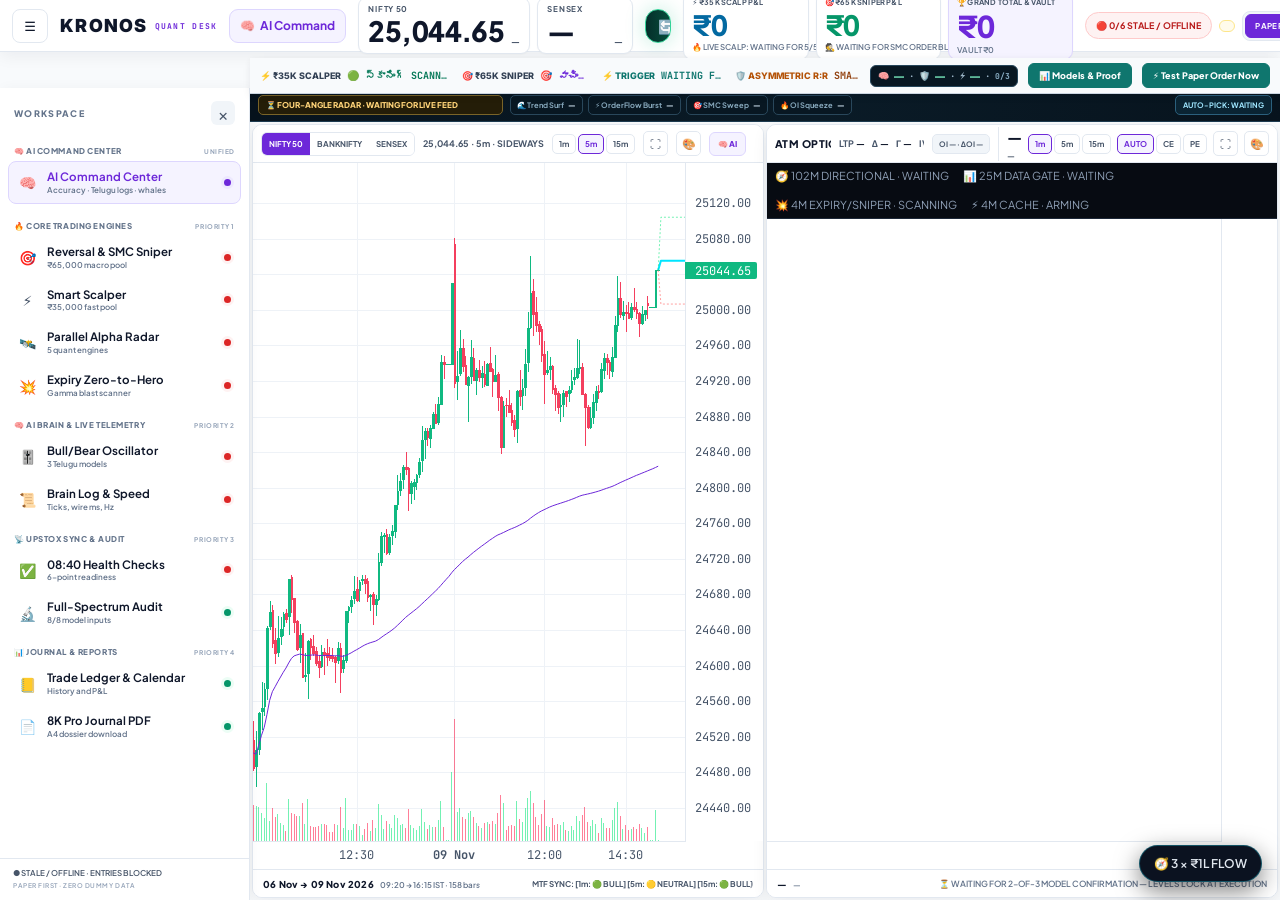
==== dashboard/static/index.html @ c502d31f "Sync dashboard static from 87f2d0f" ====
<!doctype html>
<html lang="en" data-theme="light">
<head>
<meta charset="utf-8">
<meta name="viewport" content="width=device-width, initial-scale=1, viewport-fit=cover">
<meta name="theme-color" content="#080b11">
<meta name="mobile-web-app-capable" content="yes">
<meta name="apple-mobile-web-app-capable" content="yes">
<meta name="apple-mobile-web-app-status-bar-style" content="black-translucent">
<meta name="apple-mobile-web-app-title" content="KRONOS">
<link rel="manifest" href="manifest.webmanifest">
<link rel="apple-touch-icon" href="icon.svg">
<script>try{document.documentElement.dataset.theme=localStorage.getItem("kronos_theme")||"dark"}catch(e){document.documentElement.dataset.theme="dark"}</script>
<link rel="preconnect" href="https://fonts.googleapis.com"><link rel="preconnect" href="https://fonts.gstatic.com" crossorigin>
<link href="https://fonts.googleapis.com/css2?family=Plus+Jakarta+Sans:wght@400;600;700;800&family=Inter:wght@400;600;700;800&family=Noto+Sans+Telugu:wght@400;600;700;800&family=JetBrains+Mono:wght@400;600;700&display=swap" rel="stylesheet">
<script src="config.js" onerror="window.KRONOS_CONFIG=window.KRONOS_CONFIG||{}"></script>
<script src="vendor/lightweight-charts.js"></script>
<title>KRONOS · NIFTY 50 Terminal</title>
<style>
  :root{
    --bg:#080b11; --panel:#0f141d; --line:#1c2432; --grid:#161d29;
    --text:#e6edf3; --muted:#8b98a9; --green:#26a69a; --red:#ef5350;
    --amber:#f0b429; --blue:#4aa3ff;
  }
  *{box-sizing:border-box}
  html,body{margin:0;height:100%;background:var(--bg);color:var(--text);
    font-family:'Inter',system-ui,-apple-system,sans-serif;overflow:hidden}
  body{display:flex;flex-direction:column}
  header{display:flex;align-items:center;gap:10px;padding:10px 14px;background:var(--panel);
    border-bottom:1px solid var(--line);flex-wrap:wrap}
  .brand{font-weight:700;letter-spacing:.14em;font-size:13px;color:var(--blue)}
  .brand small{display:block;letter-spacing:.02em;color:var(--muted);font-weight:400;font-size:10px}
  .tabs{display:flex;gap:4px;margin-left:8px}
  .tab{padding:6px 12px;border-radius:6px;border:1px solid var(--line);background:#0b0f16;
    color:var(--muted);font-size:12px;cursor:pointer}
  .tab:hover{border-color:#2a3444;color:var(--text)}
  .tab.active{background:#16202c;color:var(--text);border-color:#2f6fed}
  .badge{padding:6px 12px;border-radius:999px;font-size:11.5px;font-weight:600;letter-spacing:.04em}
  .badge.green{background:rgba(38,166,154,.16);color:#4fd1c5;border:1px solid rgba(38,166,154,.45)}
  .badge.yellow{background:rgba(240,180,41,.14);color:#f0b429;border:1px solid rgba(240,180,41,.45)}
  .badge.red{background:rgba(239,83,80,.14);color:#ff8a87;border:1px solid rgba(239,83,80,.45)}
  .spacer{flex:1}
  button.act{padding:7px 13px;border-radius:6px;border:1px solid #2f6fed;background:#17233a;
    color:#cfe2ff;font-size:12px;cursor:pointer;font-weight:600}
  button.act:hover{background:#1d2c49}
  button.act:disabled{opacity:.55;cursor:progress}
  button.ghost{border-color:var(--line);background:#0b0f16;color:var(--muted);font-weight:500}
  button.ghost:hover{color:var(--text);border-color:#2a3444}
  main{position:relative;flex:1;min-height:0;display:flex;flex-direction:column}
  #panes{flex:1;min-height:0;display:grid;grid-template-columns:1fr 1fr;gap:1px;background:var(--line)}
  #panes[data-layout="spot"],#panes[data-layout="option"]{grid-template-columns:1fr}
  #panes[data-layout="spot"] .pane.opt{display:none}
  #panes[data-layout="option"] .pane.spot{display:none}
  .pane{position:relative;min-width:0;min-height:0;background:#080b11}
  .pane canvas{display:block;width:100%;height:100%}
  #chart,#chart2{display:block;width:100%;height:100%}
  #xray{display:grid;grid-template-columns:repeat(4,minmax(0,1fr));gap:6px;padding:6px 10px;
    background:#0b1018;border-top:1px solid #1a2230;max-height:136px;overflow:auto}
  #xray .xc{border:1px solid #1b2432;border-radius:6px;padding:5px 7px;background:#0f1620;
    font:9.5px 'JetBrains Mono',monospace;color:#9fb0c3;min-width:0}
  #xray .xc.ok{border-color:#1f5c42}
  #xray .xc.no{border-color:#5c1f1f}
  #xray .xk{color:#7d8ea3;font-size:9px;white-space:nowrap;overflow:hidden;text-overflow:ellipsis}
  #xray .xv{color:#dbe6f3;margin-top:2px;white-space:nowrap;overflow:hidden;text-overflow:ellipsis}
  #xray .xc.ok .xv{color:#8ff0c4}
  #xray .xc.no .xv{color:#ffb3b3}
  /* Phones: the header + badges used to eat the viewport and squash both
     panes to ~45px. Scroll the page and give each chart a real height. */
  @media(max-width:560px){
    html,body{height:auto;min-height:100%;overflow:auto}
    main{flex:none}
    #panes{grid-template-columns:1fr;grid-template-rows:auto auto;flex:none}
    .pane{height:min(44vh,300px)}
    #xray{grid-template-columns:repeat(2,minmax(0,1fr));max-height:none}}
  #empty{position:absolute;inset:0;display:none;place-items:center;text-align:center;
    color:var(--muted);font-size:13px;line-height:1.7;padding:40px}
  #empty.show{display:grid}
  footer{background:var(--panel);border-top:1px solid var(--line);padding:9px 14px;
    font-size:12px;display:flex;gap:14px;align-items:center;flex-wrap:wrap;min-height:44px}
  footer .plan{font-family:'JetBrains Mono',monospace;color:#cfe2ff}
  footer .k{color:var(--muted)}
  .pill{padding:3px 9px;border-radius:5px;background:#101a26;border:1px solid var(--line);font-size:11px}
  .slider-wrap{display:none;align-items:center;gap:10px;padding:8px 14px;background:#0b0f16;
    border-bottom:1px solid var(--line);font-size:11.5px;color:var(--muted)}
  .slider-wrap.show{display:flex}
  input[type=range]{flex:1;accent-color:#2f6fed}
  /* modal */
  #modal{position:fixed;inset:0;background:rgba(3,6,10,.72);display:none;z-index:50}
  #modal.show{display:block}
  .sheet{position:absolute;right:0;top:0;bottom:0;width:min(560px,92vw);background:#0c1119;
    border-left:1px solid var(--line);display:flex;flex-direction:column;animation:slide .18s ease-out}
  @keyframes slide{from{transform:translateX(30px);opacity:.4}to{transform:none;opacity:1}}
  .sheet header{background:#0c1119;border-bottom:1px solid var(--line);padding:12px 14px}
  .sheet h3{margin:0;font-size:14px;letter-spacing:.02em}
  .filters{display:flex;gap:6px;margin-top:10px}
  .filters button{font-size:11px;padding:4px 10px;border-radius:999px;border:1px solid var(--line);
    background:#0b0f16;color:var(--muted);cursor:pointer}
  .filters button.on{background:#16202c;color:#cfe2ff;border-color:#2f6fed}
  #logs{overflow-y:auto;padding:12px 14px;display:flex;flex-direction:column;gap:10px}
  .log{border-left:2px solid var(--line);padding-left:10px}
  .log.order{border-color:var(--green)}
  .log.no_trade{border-color:var(--red)}
  .log .t{font-size:10px;color:#5f6d7f;font-family:'JetBrains Mono',monospace}
  .log .x{font-size:12.5px;line-height:1.65;color:#cfd8e3}
  .close{margin-left:auto;background:none;border:none;color:var(--muted);font-size:18px;cursor:pointer}
  .toast{position:fixed;bottom:58px;left:50%;transform:translateX(-50%);background:#16202c;
    border:1px solid #2f6fed;color:#cfe2ff;padding:9px 16px;border-radius:8px;font-size:12px;
    opacity:0;transition:opacity .2s;pointer-events:none;z-index:60}
  .toast.show{opacity:1}

  /* ---------- phones (360-430px): thumb-first layout ---------- */
  @media (max-width: 560px){
    header{padding:8px 10px;gap:6px}
    .brand{font-size:11px;letter-spacing:.1em}
    .brand small{display:none}
    .tabs{order:4;width:100%;overflow-x:auto;-webkit-overflow-scrolling:touch;margin-left:0}
    .tab{white-space:nowrap;padding:8px 11px;font-size:11px;flex:0 0 auto}
    .badge{font-size:10.5px;padding:5px 9px}
    .spacer{display:none}
    button.act{font-size:11px;padding:9px 10px;flex:1 1 46%;min-width:0;white-space:normal;line-height:1.25;text-align:center}
    footer{font-size:11px;gap:8px;padding:8px 10px;min-height:56px}
    footer .plan{width:100%;line-height:1.5;font-size:10.5px}
    .sheet{width:100vw;border-left:none}
    #chart{touch-action:pinch-zoom}
    .toast{left:10px;right:10px;transform:none;bottom:72px;text-align:center}
    body{-webkit-tap-highlight-color:transparent;overflow-x:hidden}
    header,main,footer{min-width:0;max-width:100vw}
  }
  .ribbon{display:flex;gap:8px;overflow-x:auto;padding:6px 10px;border-bottom:1px solid #1a2230;font:10px 'JetBrains Mono',monospace;color:#9fb0c3;scrollbar-width:none}
  .ribbon::-webkit-scrollbar{display:none}
  .ribbon .rx{white-space:nowrap;background:#0f1620;border:1px solid #1b2432;border-radius:999px;padding:4px 9px}
  .ribbon .rx b{color:#4aa3ff;font-weight:600}
  .ribbon .rx .up{color:#3ddc97}.ribbon .rx .dn{color:#ff5c5c}
.fs-strip{flex:0 0 auto;background:#0a1019;border-bottom:1px solid var(--line);color:var(--text-muted);font:10px 'JetBrains Mono',monospace}
.autopilot-bar{flex:0 0 auto;background:linear-gradient(90deg,#08131a,#0d1a25 55%,#0a111c);border-bottom:1px solid #1d3944;padding:7px 10px 8px;font:10px 'JetBrains Mono',monospace}
.autopilot-head{display:flex;align-items:center;gap:8px;margin-bottom:6px;color:#b9f5d9;font:800 10px 'Inter',sans-serif;letter-spacing:.06em}
.autopilot-head b{color:#54e5ab}.autopilot-head .ap-count{margin-left:auto;color:#8fa8b9;font-weight:600;letter-spacing:.02em}
.autopilot-grid{display:grid;grid-template-columns:repeat(6,minmax(0,1fr));gap:5px}
.ap-check{border:1px solid #1c3540;border-radius:7px;background:#0b1720;padding:5px 7px;min-width:0;line-height:1.35}
.ap-check .ap-top{display:flex;gap:4px;align-items:center;white-space:nowrap;overflow:hidden;text-overflow:ellipsis;color:#b8c9d5;font-weight:700;font-size:9px}
.ap-check .ap-detail{color:#7f95a5;font-size:8.5px;white-space:nowrap;overflow:hidden;text-overflow:ellipsis;margin-top:2px}
.ap-check.green{border-color:#1f6b4d;background:#0b201a}.ap-check.green .ap-top{color:#6ff0b5}
.ap-check.yellow{border-color:#6b5720;background:#1b180b}.ap-check.yellow .ap-top{color:#ffd66e}
.ap-check.red{border-color:#6b2429;background:#1d0e12}.ap-check.red .ap-top{color:#ff9aa2}
.connect-banner{flex:0 0 auto;background:#0b2a20;border-bottom:1px solid #2b8a65;color:#b8f7d9;padding:7px 12px;font:600 11px 'Inter',sans-serif;text-align:center}
.connect-banner[hidden]{display:none}
.cutoff-badge{font-size:10px!important;max-width:520px;white-space:normal;line-height:1.35}
@media(max-width:980px){.autopilot-grid{grid-template-columns:repeat(3,minmax(0,1fr))}}
@media(max-width:560px){.autopilot-grid{grid-template-columns:repeat(2,minmax(0,1fr))}.autopilot-head{font-size:9px}.ap-check .ap-detail{font-size:8px}.cutoff-badge{max-width:100%;order:9}}
.fs-head{display:flex;align-items:center;gap:8px;padding:5px 10px;border-bottom:1px solid #16202c;font:700 9px 'Inter',sans-serif;letter-spacing:.08em;color:#9fb0c3}
.fs-head b{color:var(--accent-blue)}
.fs-head .fs-ok{color:var(--neon-green)} .fs-head .fs-warn{color:var(--amber)}
.fs-head .fs-x{margin-left:auto;border:1px solid var(--line);background:var(--panel-2);color:var(--text-muted);border-radius:5px;cursor:pointer;font-size:10px;padding:1px 6px}
.fs-body{display:flex;flex-wrap:wrap;gap:6px;padding:5px 10px 7px;scrollbar-width:none}
.fs-body::-webkit-scrollbar{display:none}.fs-body[hidden]{display:none}
.fs-card{flex:1 1 190px;min-width:170px;border:1px solid #1b2a3a;border-radius:7px;background:#0e1723;padding:4px 8px;line-height:1.45}
.fs-card b{display:block;color:#9fb0c3;font:700 8px 'Inter',sans-serif;letter-spacing:.08em}
.fs-card span{color:var(--text-primary)}.fs-card .pos{color:var(--neon-green)}.fs-card .neg{color:var(--neon-red)}.fs-card .dim{color:var(--text-muted)}
.sniper-strip{flex:0 0 auto;display:flex;align-items:center;gap:8px;padding:5px 10px;background:#0c1521;
  border-bottom:1px solid #172433;font:9px 'JetBrains Mono',monospace;flex-wrap:wrap}
.sniper-badge{font:800 9px 'Inter',sans-serif;letter-spacing:.06em;color:var(--text-muted);
  border:1px solid var(--line);border-radius:999px;padding:3px 9px;white-space:nowrap;background:#0e1723}
.sniper-badge.complete{color:var(--neon-green);border-color:color-mix(in srgb,var(--neon-green) 60%,var(--line));
  box-shadow:0 0 16px color-mix(in srgb,var(--neon-green) 24%,transparent)}
.sniper-badge.locked{color:var(--neon-red);border-color:color-mix(in srgb,var(--neon-red) 60%,var(--line))}
.sniper-items{display:flex;gap:5px;flex-wrap:wrap;min-width:0}
.sniper-item{border:1px solid #1b2a3a;border-radius:5px;padding:2px 6px;color:var(--text-muted);white-space:nowrap}
.sniper-item.pass{color:var(--neon-green);border-color:color-mix(in srgb,var(--neon-green) 45%,var(--line));
  background:color-mix(in srgb,var(--neon-green) 10%,transparent)}
.sniper-item.fail{color:#ff8a87;border-color:color-mix(in srgb,var(--neon-red) 35%,var(--line))}
.sniper-meta{margin-left:auto;color:var(--text-muted);white-space:nowrap}
@media(max-width:700px){.fs-card{flex-basis:155px;min-width:145px;font-size:9px}.fs-head{font-size:8px}.fs-body{padding-left:6px;padding-right:6px}.sniper-strip{font-size:8px;gap:5px}.sniper-meta{display:none}.sniper-item{font-size:7.5px}}
.hero-strip{flex:0 0 auto;background:linear-gradient(90deg,#1a0d1f,#0d1624 58%,#1b1010);border-bottom:1px solid #4a2746;padding:6px 10px 8px;font:9px 'JetBrains Mono',monospace;color:var(--text-muted)}
.hero-head{display:flex;align-items:center;gap:8px;flex-wrap:wrap;margin-bottom:5px}
.hero-badge{font:900 10px 'Inter',sans-serif;letter-spacing:.06em;color:#ff9de2;border:1px solid #7a3d6d;border-radius:999px;padding:3px 9px;background:#1d1020;white-space:nowrap;box-shadow:0 0 14px rgba(255,80,200,.18)}
.hero-badge.on{color:#fff;border-color:#ff5fd2;box-shadow:0 0 20px rgba(255,80,200,.4)}
.hero-badge.shield{color:#ffd166;border-color:#7a6428;background:#201a0b;box-shadow:none}
.hero-window{margin-left:auto;color:#e9c7ff;font-weight:800;white-space:nowrap}
.hero-toggle{display:flex;gap:3px;border:1px solid #4a2746;border-radius:7px;padding:2px;background:#120c18}
.hero-toggle button{border:0;border-radius:5px;background:transparent;color:#b99dbb;font:800 8px 'Inter',sans-serif;padding:3px 6px;cursor:pointer}
.hero-toggle button.on{background:#ff5fd2;color:#190b18;box-shadow:0 0 10px rgba(255,95,210,.45)}
.hero-grid{display:grid;grid-template-columns:1.35fr 1.15fr 1.35fr 1fr;gap:5px}
.hero-card{border:1px solid #39243c;border-radius:7px;background:#120e1a;padding:4px 7px;line-height:1.4;min-width:0}
.hero-card > b{display:block;color:#d9a8ea;font:800 8px 'Inter',sans-serif;letter-spacing:.06em}
.hero-card span{display:block;color:#f6e9ff;white-space:nowrap;overflow:hidden;text-overflow:ellipsis}
.hero-card small{display:block;color:#9d8ca7;font-size:8px;white-space:nowrap;overflow:hidden;text-overflow:ellipsis}
.hero-card .pos{color:var(--neon-green)}.hero-card .neg{color:var(--neon-red)}.hero-card .hot{color:#ff9de2}
@media(max-width:900px){.hero-grid{grid-template-columns:repeat(2,minmax(0,1fr))}}
@media(max-width:600px){.hero-grid{grid-template-columns:1fr}.hero-window{margin-left:0;font-size:8px}.hero-strip{padding:5px 6px}.hero-card span,.hero-card small{font-size:8px}}
.scalper-strip{flex:0 0 auto;background:linear-gradient(90deg,#071b21,#0c1420 55%,#1a1608);border-bottom:1px solid #24484b;padding:6px 10px 8px;font:9px 'JetBrains Mono',monospace;color:var(--text-muted)}
.scalper-head{display:flex;align-items:center;gap:7px;flex-wrap:wrap}
.scalper-badge{font:900 10px 'Inter',sans-serif;letter-spacing:.05em;color:#79f7df;border:1px solid #256b64;border-radius:999px;padding:3px 9px;background:#08201f;white-space:nowrap;box-shadow:0 0 14px rgba(50,230,200,.16)}
.scalper-badge.hot{color:#ffd166;border-color:#7a6428;background:#201a0b;box-shadow:0 0 18px rgba(255,209,102,.2)}
.scalper-badge.dead{color:#ff9a9a;border-color:#6b2429;background:#1d0e12;box-shadow:none}
.scalper-modes{display:flex;gap:3px;flex-wrap:wrap;border:1px solid #24484b;border-radius:7px;padding:2px;background:#08161a}
.scalper-modes button{border:0;border-radius:5px;background:transparent;color:#91b9b5;font:800 8px 'Inter',sans-serif;padding:3px 6px;cursor:pointer;white-space:nowrap}
.scalper-modes button.on{background:#23d9bf;color:#05201d;box-shadow:0 0 10px rgba(35,217,191,.4)}
.scalper-status{margin-left:auto;color:#9ee9dc;font-weight:800;white-space:nowrap}
.scalper-brain{border:1px solid #24484b;border-radius:7px;background:#091a20;color:#c5f5ec;padding:4px 8px;margin:5px 0;line-height:1.4;white-space:nowrap;overflow:hidden;text-overflow:ellipsis}
.scalper-grid{display:grid;grid-template-columns:1.35fr 1.1fr 1.1fr 1.1fr;gap:5px}
.scalper-card{border:1px solid #234144;border-radius:7px;background:#0b171c;padding:4px 7px;line-height:1.4;min-width:0}
.scalper-card > b{display:block;color:#8ddbd0;font:800 8px 'Inter',sans-serif;letter-spacing:.06em}
.scalper-card span{display:block;color:#f2fffd;white-space:nowrap;overflow:hidden;text-overflow:ellipsis}
.scalper-card small{display:block;color:#87a6a8;font-size:8px;white-space:nowrap;overflow:hidden;text-overflow:ellipsis}
.scalper-card .pos{color:var(--neon-green)}.scalper-card .neg{color:var(--neon-red)}.scalper-card .hot{color:#ffd166}
@media(max-width:900px){.scalper-grid{grid-template-columns:repeat(2,minmax(0,1fr))}.scalper-status{margin-left:0}}
@media(max-width:600px){.scalper-grid{grid-template-columns:1fr}.scalper-brain{white-space:normal;font-size:8px}.scalper-modes{order:5;width:100%}.scalper-modes button{flex:1;font-size:7px}.scalper-strip{padding:5px 6px}}
  .pill.mm{border-color:#2a3f5c;color:#cfe1f5}
  .health-title{font:9px 'JetBrains Mono',monospace;letter-spacing:.14em;color:#5d6b7d;padding:4px 10px 0;background:#0c121b}
  .health{display:flex;gap:6px;overflow-x:auto;padding:4px 10px 6px;background:#0c121b;border-bottom:1px solid #1a2230;font:10px 'JetBrains Mono',monospace;scrollbar-width:none}
  .health::-webkit-scrollbar{display:none}
  .health .chip{white-space:nowrap;border:1px solid #1b2432;border-radius:6px;padding:4px 8px;color:#9fb0c3;background:#0f1620}
  .health .chip.green{border-color:#1f5c42;color:#8ff0c4}
  .health .chip.yellow{border-color:#5c4a1f;color:#ffe08a}
  .health .chip.red{border-color:#5c1f1f;color:#ff9a9a}
  .health .chip b{font-weight:600}
  #ledgerModal{position:fixed;inset:0;background:rgba(0,0,0,.75);display:none;z-index:70;align-items:flex-end}
  #ledgerModal.show{display:flex}
  #ledgerModal .sheet{max-height:88vh;overflow:auto}
  #ledgerBody table{width:100%;border-collapse:collapse;font:10px 'JetBrains Mono',monospace;color:#cfe1f5}
  #ledgerBody th,#ledgerBody td{padding:6px 8px;border-bottom:1px solid #16202c;text-align:right;white-space:nowrap}
  #ledgerBody th:first-child,#ledgerBody td:first-child{text-align:left}
  #ledgerBody .pos{color:#3ddc97}#ledgerBody .neg{color:#ff6b6b}
</style>
<style>
/* ================= KRONOS Next-Gen UI ================= */
:root{
  --bg-base:#060a11; --bg-deep:#070b12; --chart-bg:#070b12;
  --panel-bg:#0d141f; --panel-2:#111a27;
  --line:#1d2838; --grid:#141d29;
  --text-primary:#eaf1f9; --text-muted:#8fa0b6;
  --accent-blue:#4aa3ff; --neon-green:#2ee6a8; --neon-red:#ff5d6c;
  --amber:#f6b93b; --purple:#b57bff; --up:#2ee6a8; --down:#ff5d6c;
  --shadow:0 18px 44px rgba(0,0,0,.42);
  --radius:12px;
}
html[data-theme="light"]{
  --bg-base:#eef3fa; --bg-deep:#ffffff; --chart-bg:#ffffff;
  --panel-bg:#ffffff; --panel-2:#f5f8fc;
  --line:#dbe4ef; --grid:#e9eff7;
  --text-primary:#0b1727; --text-muted:#5b6c81;
  --accent-blue:#1f6feb; --neon-green:#0a9c6f; --neon-red:#d92d42;
  --amber:#a86a10; --purple:#7c4dff; --up:#0a9c6f; --down:#d92d42;
  --shadow:0 18px 44px rgba(20,40,70,.12);
}
html,body{background:var(--bg-base);color:var(--text-primary)}
body{font-family:'Inter','Inter',system-ui,-apple-system,sans-serif;-webkit-font-smoothing:antialiased}
header{background:var(--panel-bg);border-bottom:1px solid var(--line)}
.brand{color:var(--accent-blue)}
.brand small{color:var(--text-muted)}
.tab{background:var(--panel-2);border-color:var(--line);color:var(--text-muted);transition:background .15s,color .15s,border-color .15s}
.tab:hover{border-color:var(--accent-blue);color:var(--text-primary)}
.tab.active{background:color-mix(in srgb,var(--accent-blue) 16%,var(--panel-bg));color:var(--text-primary);border-color:var(--accent-blue)}
button.act{background:color-mix(in srgb,var(--accent-blue) 14%,var(--panel-bg));border-color:var(--accent-blue);color:var(--text-primary)}
button.act:hover{background:color-mix(in srgb,var(--accent-blue) 22%,var(--panel-bg))}
button.ghost{border-color:var(--line);background:var(--panel-2);color:var(--text-muted)}
button.ghost:hover{color:var(--text-primary)}
.badge{box-shadow:none}
.badge.green{background:color-mix(in srgb,var(--neon-green) 16%,transparent);color:var(--neon-green);border-color:color-mix(in srgb,var(--neon-green) 45%,transparent)}
.badge.yellow{background:color-mix(in srgb,var(--amber) 14%,transparent);color:var(--amber);border-color:color-mix(in srgb,var(--amber) 45%,transparent)}
.badge.red{background:color-mix(in srgb,var(--neon-red) 14%,transparent);color:var(--neon-red);border-color:color-mix(in srgb,var(--neon-red) 45%,transparent)}
#edgeChip{cursor:default}
.icon-btn{width:34px;height:32px;border-radius:8px;border:1px solid var(--line);background:var(--panel-2);
  color:var(--text-primary);font-size:15px;cursor:pointer;display:inline-flex;align-items:center;justify-content:center}
.icon-btn:hover{border-color:var(--accent-blue)}
.health-title{color:var(--text-muted);background:var(--panel-bg)}
.health{background:var(--panel-bg);border-bottom:1px solid var(--line)}
.health .chip{background:var(--panel-2);border-color:var(--line);color:var(--text-muted)}
.ribbon{background:var(--panel-bg);border-bottom:1px solid var(--line);color:var(--text-muted)}
.ribbon .rx{background:var(--panel-2);border-color:var(--line)}
footer{background:var(--panel-bg);border-top:1px solid var(--line);color:var(--text-muted)}
.pill{background:var(--panel-2);border-color:var(--line);color:var(--text-primary)}
.pill.mm{border-color:var(--accent-blue);color:var(--text-primary)}
main{position:relative;flex:1;min-height:0;display:flex;flex-direction:column;overflow:hidden}

/* price hero */
.pricebar{display:flex;align-items:center;gap:22px;padding:8px 14px;background:var(--panel-bg);
  border-bottom:1px solid var(--line);flex:0 0 auto;min-height:58px}
.px-block{display:flex;align-items:baseline;gap:8px;min-width:0}
.px-label{font:600 9.5px 'Inter',sans-serif;letter-spacing:.12em;color:var(--text-muted);white-space:nowrap}
.px-val{font:800 clamp(20px,2.6vw,31px)/1 'JetBrains Mono',ui-monospace,monospace;color:var(--text-primary);
  font-variant-numeric:tabular-nums;letter-spacing:-.02em;white-space:nowrap}
.px-chg{font:600 11px 'JetBrains Mono',monospace;color:var(--text-muted);white-space:nowrap}
.px-chg.good{color:var(--neon-green)} .px-chg.bad{color:var(--neon-red)}
.px-right{margin-left:auto;display:flex;gap:10px;align-items:center;min-width:0}
.px-plan{font:600 11px 'JetBrains Mono',monospace;color:var(--accent-blue);white-space:nowrap;overflow:hidden;text-overflow:ellipsis}
.px-regime{font:600 10px 'Inter',sans-serif;letter-spacing:.08em;color:var(--text-muted);border:1px solid var(--line);
  border-radius:999px;padding:3px 8px;white-space:nowrap}
@keyframes flashUp{0%{color:var(--up);text-shadow:0 0 20px color-mix(in srgb,var(--up) 60%,transparent)}100%{color:var(--text-primary);text-shadow:none}}
@keyframes flashDown{0%{color:var(--down);text-shadow:0 0 20px color-mix(in srgb,var(--down) 60%,transparent)}100%{color:var(--text-primary);text-shadow:none}}
.px-val.flash-up{animation:flashUp .7s ease-out}
.px-val.flash-down{animation:flashDown .7s ease-out}

/* dual panes + splitter */
#panes{flex:1;min-height:0;display:grid;grid-template-rows:minmax(0,1fr);
  background:var(--line);gap:0}
#panes[data-layout="split"]{grid-template-columns:minmax(0,1fr) 6px minmax(0,1fr)}
#panes[data-layout="spot"]{grid-template-columns:minmax(0,1fr) 0 0}
#panes[data-layout="option"]{grid-template-columns:0 0 minmax(0,1fr)}
#panes[data-layout="spot"] #splitter,#panes[data-layout="option"] #splitter{display:none}
#panes[data-layout="spot"] .pane.opt,#panes[data-layout="option"] .pane.spot{display:none}
.pane{position:relative;min-width:0;min-height:0;background:var(--chart-bg);overflow:hidden}
.chart-host{position:absolute;inset:0}
.pane-head{position:absolute;left:10px;top:8px;z-index:6;display:flex;gap:8px;align-items:baseline;
  padding:4px 8px;border-radius:7px;background:color-mix(in srgb,var(--panel-bg) 82%,transparent);
  border:1px solid var(--line);pointer-events:none;max-width:calc(100% - 100px)}
.pane-head b{font:700 11px 'Inter',sans-serif;letter-spacing:.06em;color:var(--text-primary);white-space:nowrap;
  overflow:hidden;text-overflow:ellipsis}
.pane-head span{font:600 10px 'JetBrains Mono',monospace;color:var(--text-muted);white-space:nowrap}
#splitter{background:var(--line);cursor:col-resize;position:relative;touch-action:none}
#splitter:after{content:'';position:absolute;left:2px;top:calc(50% - 18px);width:2px;height:36px;border-radius:2px;
  background:var(--text-muted);opacity:.35}
#splitter:hover:after{opacity:.85;background:var(--accent-blue)}
.gear-btn{position:absolute;right:10px;top:8px;z-index:7;width:30px;height:30px;border-radius:8px;
  border:1px solid var(--line);background:color-mix(in srgb,var(--panel-bg) 86%,transparent);
  color:var(--text-primary);cursor:pointer;font-size:14px}
.gear-btn:hover{border-color:var(--accent-blue)}
.pnl-badge{position:absolute;right:82px;top:18px;z-index:6;display:none;flex-direction:column;align-items:flex-end;
  gap:1px;padding:6px 10px;border-radius:9px;border:1px solid var(--line);
  background:color-mix(in srgb,var(--panel-bg) 92%,transparent);box-shadow:var(--shadow);pointer-events:none}
.pnl-badge span{font:700 14px 'JetBrains Mono',monospace;font-variant-numeric:tabular-nums}
.pnl-badge small{font:600 9.5px 'JetBrains Mono',monospace;color:var(--text-muted)}
.pnl-badge.good span{color:var(--neon-green)} .pnl-badge.bad span{color:var(--neon-red)}

/* bottom dock */
#dock{flex:0 0 auto;height:clamp(180px,26vh,260px);display:flex;flex-direction:column;
  background:var(--panel-bg);border-top:1px solid var(--line);min-height:0}
.dock-tabs{display:flex;align-items:center;gap:6px;padding:6px 10px;border-bottom:1px solid var(--line);flex:0 0 auto}
.dock-tab{border:1px solid var(--line);background:var(--panel-2);color:var(--text-muted);border-radius:8px;
  padding:5px 11px;font:600 11px 'Inter',sans-serif;cursor:pointer}
.dock-tab.active{color:var(--text-primary);border-color:var(--accent-blue);
  background:color-mix(in srgb,var(--accent-blue) 14%,var(--panel-bg))}
.dock-status{margin-left:auto;font:600 10px 'JetBrains Mono',monospace;color:var(--text-muted);white-space:nowrap}
.dock-body{flex:1;min-height:0;overflow:auto}
/* 100% model data & brain audit */
.brain-audit{display:grid;grid-template-columns:minmax(280px,1.05fr) minmax(360px,1.4fr) minmax(270px,.92fr);gap:8px;padding:8px;overflow:hidden;background:linear-gradient(180deg,color-mix(in srgb,var(--accent-blue) 5%,transparent),transparent)}
.brain-audit[hidden]{display:none}
.brain-panel{min-width:0;min-height:0;border:1px solid var(--line);border-radius:10px;background:color-mix(in srgb,var(--panel-bg) 88%,#000);display:flex;flex-direction:column;overflow:hidden}
.brain-panel-head{display:flex;align-items:center;gap:6px;padding:7px 9px;border-bottom:1px solid var(--line);font:700 9.5px 'JetBrains Mono',monospace;letter-spacing:.06em;color:var(--text-muted);text-transform:uppercase;flex:0 0 auto}
.brain-panel-head b{color:var(--text-primary);font-weight:700}
.brain-chip{margin-left:auto;border:1px solid var(--line);border-radius:999px;padding:2px 7px;font:700 8.5px 'JetBrains Mono',monospace;letter-spacing:.02em;white-space:nowrap}
.brain-chip.ok{color:var(--neon-green);border-color:color-mix(in srgb,var(--neon-green) 45%,var(--line))}
.brain-chip.no{color:var(--neon-red);border-color:color-mix(in srgb,var(--neon-red) 45%,var(--line))}
.brain-chip.warn{color:var(--amber);border-color:color-mix(in srgb,var(--amber) 45%,var(--line))}
.brain-list,.brain-models,.brain-log-list{padding:6px;overflow:auto;min-height:0}
.brain-list{display:flex;flex-direction:column;gap:4px}
.brain-verify{border:1px solid var(--line);border-left:3px solid var(--neon-red);border-radius:6px;padding:4px 6px;background:color-mix(in srgb,var(--panel-2) 86%,#000)}
.brain-verify.ok{border-left-color:var(--neon-green)}
.bv-top{display:flex;gap:6px;align-items:flex-start;justify-content:space-between;font:600 9px 'JetBrains Mono',monospace;color:var(--text-muted)}
.bv-top span{white-space:nowrap;overflow:hidden;text-overflow:ellipsis}
.bv-top b{font:700 8px 'JetBrains Mono',monospace;color:var(--neon-red);white-space:nowrap}
.brain-verify.ok .bv-top b{color:var(--neon-green)}
.bv-val{margin-top:2px;font:600 9.5px 'JetBrains Mono',monospace;color:var(--text-primary);white-space:nowrap;overflow:hidden;text-overflow:ellipsis}
.bv-age{font:500 8px 'JetBrains Mono',monospace;color:var(--text-muted);margin-top:1px}
.brain-models{display:grid;grid-template-columns:repeat(3,minmax(0,1fr));gap:5px;flex:0 0 auto;overflow:visible;padding-bottom:3px}
.brain-model{border:1px solid var(--line);border-radius:7px;padding:5px;min-width:0;background:color-mix(in srgb,var(--panel-2) 88%,#000)}
.brain-model.loaded{border-color:color-mix(in srgb,var(--neon-green) 45%,var(--line))}
.bm-head{display:flex;flex-direction:column;gap:1px}
.bm-head b{font:700 9.5px 'JetBrains Mono',monospace;color:var(--text-primary);white-space:nowrap;overflow:hidden;text-overflow:ellipsis}
.bm-head span{font:600 8px 'JetBrains Mono',monospace;color:var(--text-muted)}
.bm-shape{margin-top:4px;font:600 8px 'JetBrains Mono',monospace;color:var(--accent-blue);white-space:nowrap;overflow:hidden;text-overflow:ellipsis}
.bm-prob{font:800 16px 'JetBrains Mono',monospace;color:var(--text-muted);line-height:1.1;margin-top:2px}
.brain-model.loaded .bm-prob{color:var(--neon-green)}
.bm-state{font:700 8px 'JetBrains Mono',monospace;color:var(--text-muted);text-transform:uppercase;margin-top:2px;white-space:nowrap;overflow:hidden;text-overflow:ellipsis}
.bm-reason{font:500 8px 'Inter',sans-serif;color:var(--text-muted);line-height:1.25;margin-top:3px;max-height:3.7em;overflow:hidden}
.brain-decision{border-top:1px solid var(--line);padding:6px 8px;font:600 9px 'JetBrains Mono',monospace;color:var(--text-muted);flex:0 0 auto}
.brain-decision b{color:var(--text-primary)}
.brain-decision .warn{color:var(--amber)}
.brain-log-list{display:flex;flex-direction:column;gap:3px;font:600 8.5px 'JetBrains Mono',monospace}
.brain-log-row{display:grid;grid-template-columns:62px 42px minmax(0,1fr);gap:4px;border-bottom:1px solid color-mix(in srgb,var(--line) 55%,transparent);padding:3px 2px}
.brain-log-row span{color:var(--text-muted);font-size:8px}
.brain-log-row b{color:var(--accent-blue);font-size:8px}
.brain-log-row p{margin:0;color:var(--text-primary);font:500 8.5px 'JetBrains Mono',monospace;overflow-wrap:anywhere}
.brain-log-row.REJECT b{color:var(--neon-red)} .brain-log-row.WARN b{color:var(--amber)} .brain-log-row.OK b{color:var(--neon-green)}
.brain-empty{padding:12px;color:var(--text-muted);font:600 9px 'JetBrains Mono',monospace;text-align:center}
.brain-refresh{border:1px solid var(--line);background:transparent;color:var(--text-muted);border-radius:5px;width:20px;height:18px;cursor:pointer;margin-left:auto;font-size:11px}
@media(max-width:1000px){.brain-audit{grid-template-columns:1fr;overflow:auto}.brain-panel{max-height:260px}.brain-models{grid-template-columns:1fr}}
@media(max-width:620px){.brain-audit{padding:5px;gap:5px}.brain-panel{max-height:300px}}
#dock{height:clamp(430px,52vh,610px)}
#xray.td-deck{display:grid;grid-template-columns:1.05fr 1.05fr 1.25fr 1.1fr;gap:5px;padding:5px 7px;max-height:none;min-height:0;overflow:hidden;background:#05090f}
#xray.td-deck[hidden]{display:none}.td-zone{min-width:0;min-height:0;display:flex;flex-direction:column;gap:5px;padding:7px;overflow:hidden;border:1px solid #1b2a3a;border-radius:6px;background:linear-gradient(180deg,#0c141d,#080d14)}
.td-zone-head{display:flex;align-items:center;justify-content:space-between;gap:5px;color:#91a9bd;font:700 8px 'JetBrains Mono',monospace;white-space:nowrap}.td-zone-head span{overflow:hidden;text-overflow:ellipsis}.td-grade{color:#48d9a0;font:700 8px 'JetBrains Mono',monospace;border:1px solid #204f3c;border-radius:3px;padding:1px 4px;white-space:nowrap}.td-grade.lag{color:#ffb55c;border-color:#67441c}.td-grade.fast{color:#76edb7;border-color:#1f6b4c}
.td-speed-wrap{display:flex;align-items:center;gap:4px;min-height:86px}.td-gauge{width:58%;height:94px;overflow:visible}.td-gauge-arc{fill:none;stroke:#1b2b3b;stroke-width:12;stroke-linecap:round}.td-gauge-fill{fill:none;stroke:#2fd6a2;stroke-width:5;stroke-linecap:round;stroke-dasharray:0 999}.td-needle{stroke:#ffcf70;stroke-width:2.5;transform-origin:110px 105px;transition:transform .3s}.td-gauge text{fill:#65798e;font:7px 'JetBrains Mono',monospace}.td-speed-read{display:flex;flex-direction:column}.td-speed-read b{font:800 25px 'JetBrains Mono',monospace;color:#e9f5ff;line-height:1}.td-speed-read span{font:700 6.5px 'JetBrains Mono',monospace;color:#70879c;margin-top:3px}.td-speed-read small{font:600 8px 'JetBrains Mono',monospace;color:#40d7a4;margin-top:6px}
.td-speed-grid{display:grid;grid-template-columns:1fr 1fr;gap:3px}.td-speed-grid div{border:1px solid #172433;border-radius:4px;padding:3px 5px;background:#0a121b}.td-speed-grid span{display:block;color:#647b90;font:600 6.5px 'JetBrains Mono',monospace}.td-speed-grid b{color:#d4e3f1;font:700 10px 'JetBrains Mono',monospace}.td-pipe-head{display:flex;justify-content:space-between;color:#617a90;font:600 6.5px 'JetBrains Mono',monospace;border-top:1px solid #172432;padding-top:4px}.td-pipes{display:flex;flex-direction:column;gap:2px;overflow:auto;min-height:0}
.td-pipe{display:grid;grid-template-columns:7px 1fr;gap:4px;border-bottom:1px solid #12202c;padding:2px 0}.td-dot{width:6px;height:6px;border-radius:50%;background:#ffb454}.td-pipe.synced .td-dot{background:#36e6a0;box-shadow:0 0 7px #36e6a0aa}.td-pipe.stale .td-dot{background:#ff5d6c}.td-pipe-name{font:700 7px 'JetBrains Mono',monospace;color:#c4d5e5}.td-pipe-read{font:500 6px 'JetBrains Mono',monospace;color:#6d899f}.td-pipe-sample{font:500 6px 'JetBrains Mono',monospace;color:#8aa0b4;grid-column:2;white-space:nowrap;overflow:hidden;text-overflow:ellipsis}
.td-probs{display:grid;grid-template-columns:1fr 1fr;gap:4px}.td-prob{padding:6px;border:1px solid #1b332c;border-radius:5px;background:linear-gradient(135deg,#0d211a,#0a1217)}.td-prob.bear{border-color:#40232a;background:linear-gradient(135deg,#240e14,#0a1217)}.td-prob span{display:block;font:700 6px 'JetBrains Mono',monospace;color:#7f9c90}.td-prob.bear span{color:#b08890}.td-prob b{font:800 24px 'JetBrains Mono',monospace;color:#45efa9}.td-prob.bear b{color:#ff7180}.td-prob em{font:700 11px 'JetBrains Mono',monospace;color:#45efa9;font-style:normal;float:right}.td-prob.bear em{color:#ff7180}.td-border-banner{border:1px solid #213848;border-radius:4px;background:#0a1420;color:#8ea8bc;font:600 7px 'JetBrains Mono',monospace;padding:4px;line-height:1.35;min-height:26px}.td-border-banner.hit-bull{border-color:#2ce29d;color:#8effd0;background:#0c2a20}.td-border-banner.hit-bear{border-color:#ff5f73;color:#ffadb7;background:#2a0e14}.td-border-banner.near{border-color:#b9812c;color:#ffd18a;background:#241a0c}.td-osc-labels,.td-forces,.td-prob-foot{display:flex;justify-content:space-between;color:#5f788d;font:600 6px 'JetBrains Mono',monospace}.td-forces b{color:#d2e3f2}.td-osc-track{position:relative;height:30px;border:1px solid #203345;border-radius:5px;background:linear-gradient(90deg,#3a101a,#1d1d1d 50%,#0d2a22);overflow:hidden}.td-osc-zero{position:absolute;left:50%;top:0;bottom:0;width:1px;background:#8ea2b4}.td-osc-fill{position:absolute;top:11px;height:7px;background:#2ed49f;opacity:.5}.td-osc-needle{position:absolute;top:3px;bottom:3px;width:2px;background:#fff;box-shadow:0 0 7px #fff}.td-marker{position:absolute;top:0;bottom:0;width:1px;background:#ffd166}.td-marker.bear{left:22%}.td-marker.bull{left:78%}.td-marker span{position:absolute;top:1px;font:600 5px 'JetBrains Mono',monospace;color:#d5b56c;white-space:nowrap}.td-marker.bull span{right:2px}
.td-models{display:flex;flex-direction:column;gap:4px;overflow:auto;min-height:0}.td-model{border:1px solid #1c2d3d;border-left:3px solid #3f78b8;border-radius:4px;background:#0a131d;padding:4px;display:flex;flex-direction:column;gap:2px}.td-model.small{border-left-color:#b88836}.td-model.mini{border-left-color:#31c68d}.td-model-head{display:flex;justify-content:space-between;font:800 7.5px 'JetBrains Mono',monospace;color:#d8e9f8}.td-model-conf{color:#46e3aa}.td-model-label{color:#5e7c94;font:700 5.5px 'JetBrains Mono',monospace}.td-model-read{color:#8aa7bf;font:500 6.5px 'Inter',sans-serif;line-height:1.25}.td-model-think{color:#d2e4f3;font:500 7px 'Inter',sans-serif;line-height:1.3;max-height:40px;overflow:auto}.td-model-badge{align-self:flex-start;border:1px solid #285846;background:#0c2119;color:#66eab5;border-radius:3px;padding:1px 4px;font:700 6px 'JetBrains Mono',monospace}
.td-log{flex:1;min-height:0;overflow:auto;border:1px solid #172636;border-radius:4px;background:#03070b;padding:4px;display:flex;flex-direction:column;gap:3px}.td-log-row{display:grid;grid-template-columns:52px 60px;gap:3px;border-bottom:1px solid #0e1a24;padding-bottom:3px}.td-log-time{color:#5e788c;font:600 6.5px 'JetBrains Mono',monospace}.td-log-tag{font:700 6px 'JetBrains Mono',monospace;color:#79b9ff;white-space:nowrap;overflow:hidden}.td-log-msg{grid-column:1/-1;color:#b8cede;font:500 6.5px 'Inter',sans-serif;line-height:1.3}.td-log-row.success .td-log-tag{color:#4de5ac}.td-log-row.warning .td-log-tag{color:#ffd166}.td-pause{border:1px solid #294054;background:#0c1722;color:#a8c1d6;border-radius:3px;padding:2px 4px;font:700 6px 'JetBrains Mono',monospace;cursor:pointer}.td-empty{color:#5e788c;font:600 8px 'JetBrains Mono',monospace;padding:8px;text-align:center}@media(max-width:1100px){#dock{height:560px}#xray.td-deck{grid-template-columns:1fr 1fr;overflow:auto}.td-zone{min-height:250px}}
#xray{max-height:none;padding:6px 10px;background:transparent;border-top:none;display:grid;
  grid-template-columns:repeat(4,minmax(0,1fr));gap:6px}
#xray[hidden]{display:none}
#xray .xc{background:var(--panel-2);border-color:var(--line);color:var(--text-muted)}
#xray .xc.ok{border-color:color-mix(in srgb,var(--neon-green) 45%,var(--line))}
#xray .xc.no{border-color:color-mix(in srgb,var(--neon-red) 45%,var(--line))}
#xray .xk{color:var(--text-muted)}
#xray .xv{color:var(--text-primary)}
#xray .xc.ok .xv{color:var(--neon-green)}
#xray .xc.no .xv{color:var(--neon-red)}

/* story */
#storyPanel{padding:6px 12px;display:flex;flex-direction:column;gap:6px}
#storyPanel[hidden]{display:none}
.story-item{border-left:3px solid var(--line);background:var(--panel-2);border-radius:10px;padding:6px 10px}
.story-item.trade,.story-item.win{border-left-color:var(--neon-green)}
.story-item.loss{border-left-color:var(--neon-red)}
.story-item.guard{border-left-color:var(--amber)}
.story-item.summary{border-left-color:var(--purple)}
.story-meta{display:flex;justify-content:space-between;gap:8px;font:600 9.5px 'JetBrains Mono',monospace;color:var(--text-muted)}
.story-title{font:700 12.5px 'Inter',sans-serif;color:var(--text-primary);margin:2px 0 1px}
.story-text{font:400 12.5px/1.65 'Inter',sans-serif;color:var(--text-primary)}
.story-empty{color:var(--text-muted);font-size:12px;padding:14px 4px}
.story-item.fresh{animation:storyIn .45s ease-out}
@keyframes storyIn{from{opacity:.2;transform:translateY(6px)}to{opacity:1;transform:none}}

.story-phase{font:700 10px 'Inter',sans-serif;letter-spacing:.11em;color:var(--text-muted);
  margin:3px 2px -2px;text-transform:uppercase}

/* order-line settings */
.line-panel{position:absolute;right:14px;top:52px;z-index:30;width:268px;padding:10px 12px;border-radius:12px;
  background:var(--panel-bg);border:1px solid var(--line);box-shadow:var(--shadow)}
.line-panel[hidden]{display:none}
.lp-head{display:flex;align-items:center;justify-content:space-between;font:700 12px 'Inter',sans-serif;
  color:var(--text-primary);margin-bottom:8px}
.lp-x{border:none;background:none;color:var(--text-muted);font-size:17px;cursor:pointer}
.lp-row{display:flex;align-items:center;justify-content:space-between;gap:8px;padding:5px 0;
  font:600 11px 'JetBrains Mono',monospace;color:var(--text-muted)}
.lp-row label{display:flex;align-items:center;gap:6px;cursor:pointer}
.lp-row input[type=color]{width:30px;height:22px;border:1px solid var(--line);border-radius:5px;background:none;padding:0}
.lp-row input[type=range]{flex:1;accent-color:var(--accent-blue)}
.lp-row .act{padding:4px 9px;font-size:10.5px}
#empty{color:var(--text-muted)}

/* layout guardrails */
html,body{max-width:100%;overflow-x:hidden}
header{flex-wrap:wrap;row-gap:6px;min-width:0}
header .brand,header .tabs{flex:0 0 auto}
header .spacer{flex:1 1 16px}
.pricebar{flex-wrap:wrap;row-gap:2px}
.px-right{min-width:0;max-width:60%}
.px-plan{max-width:38vw}
main{width:100%;min-width:0}
@media (min-width:761px){
  html,body{height:100%;overflow:hidden}
  body{display:flex;flex-direction:column}
  header,.health,.health-title,.ribbon,.slider-wrap,footer{flex:0 0 auto}
  main{flex:1 1 auto;min-height:0;overflow:hidden}
}

/* phones */
@media (max-width:760px){
  main{display:block;overflow:visible}
  .pricebar{position:sticky;top:0;z-index:9;flex-wrap:wrap;gap:10px 16px;padding:7px 10px;min-height:0}
  .px-block{flex:1 1 42%}
  .px-val{font-size:21px}
  .px-right{display:none}
  header{gap:5px;padding:6px 8px}
  header .brand{font-size:15px}
  header .brand small{display:none}
  header .tabs{gap:4px}
  header .tab{padding:4px 7px;font-size:10px}
  header button.act,header .icon-btn{padding:4px 7px;font-size:10px;height:28px}
  header .spacer{display:none}
  header{display:grid;grid-template-columns:minmax(0,1fr) auto auto;gap:5px 6px;align-items:center;padding:6px 8px}
  header .brand{grid-column:1;grid-row:1}
  header #edgeChip{grid-column:2;grid-row:1;justify-self:end}
  header #themeBtn{grid-column:3;grid-row:1}
  header .tabs{grid-column:1/-1;grid-row:2;flex-wrap:wrap;gap:4px}
  header .ltab{display:none}
  header #traffic{display:none}
  header #runBtn{grid-column:1/3;grid-row:3;width:100%}
  header #logBtn{grid-column:3;grid-row:3}
  header #ledgerBtn{grid-column:1;grid-row:4}
  .pricebar{display:grid;grid-template-columns:minmax(0,1fr) minmax(0,1fr);gap:2px 10px;min-height:0}
  .px-block{display:flex;flex-direction:column;align-items:flex-start;gap:0;min-width:0}
  .px-label{display:block;margin-bottom:2px}
  .px-val{display:block;font-size:20px;letter-spacing:-.03em}
  .px-chg{display:block;font-size:10px}
  .px-plan,.px-regime{display:none}
  #panes{display:flex;flex-direction:column;gap:0}
  #splitter{display:none}
  .pane{height:min(42vh,320px)}
  #dock{height:auto;max-height:44vh}
  #xray{grid-template-columns:repeat(2,minmax(0,1fr))}
  .story-text{font-size:12px}
  .pnl-badge{right:70px;top:14px}
  .line-panel{right:8px;left:8px;width:auto}
  .pane-head{max-width:calc(100% - 90px)}
}
@media (prefers-reduced-motion:reduce){
  .px-val.flash-up,.px-val.flash-down,.story-item.fresh{animation:none}
}

/* ================= Pro-Clean shell ================= */
html,body{height:100%;overflow:hidden}
body{display:flex;flex-direction:column}
.topbar{display:flex;align-items:center;gap:10px;padding:6px 10px;min-height:52px;flex-wrap:nowrap;
  background:var(--panel-bg);border-bottom:1px solid var(--line);z-index:12}
.topbar .brand{font-size:12px;letter-spacing:.12em;line-height:1.1;white-space:nowrap}
.topbar .brand small{display:block;font-size:8px;letter-spacing:.14em}
.hero-spot{display:flex;align-items:baseline;gap:8px;min-width:0}
.hero-spot .px-label{font-size:8px}
.hero-spot .px-val{font-size:clamp(20px,2.4vw,28px)}
.mega-hud{margin-left:auto;display:flex;align-items:stretch;border:1px solid var(--line);border-radius:10px;
  overflow:hidden;background:var(--panel-2);min-width:0}
.hud-cell{padding:4px 12px;border-left:1px solid var(--line);display:flex;flex-direction:column;gap:1px;min-width:112px}
.hud-cell:first-child{border-left:none}
.hud-k{font:700 8px 'Inter',sans-serif;letter-spacing:.1em;color:var(--text-muted);white-space:nowrap}
.hud-cell b{font:700 13px 'JetBrains Mono',monospace;color:var(--text-primary);white-space:nowrap;font-variant-numeric:tabular-nums}
#hudRealized.good{color:var(--neon-green)} #hudRealized.bad{color:var(--neon-red)}
.top-actions{display:flex;gap:6px;align-items:center}
main{position:relative;flex:1 1 auto;min-height:0;overflow:hidden;display:flex;flex-direction:column}
#panes{flex:1 1 auto;min-height:0;grid-template-columns:minmax(0,1fr) 6px minmax(0,1fr)}
#edgebar{flex:0 0 30px;display:flex;align-items:center;gap:12px;padding:0 10px;background:var(--panel-bg);
  border-top:1px solid var(--line);font:600 10px 'Inter',sans-serif;color:var(--text-muted)}
.edge-toggle{border:1px solid var(--line);background:var(--panel-2);color:var(--text-primary);border-radius:6px;
  padding:3px 9px;font:600 10px 'Inter',sans-serif;cursor:pointer}
.edge-toggle:hover{border-color:var(--accent-blue)}
.edge-story{margin-left:auto;color:var(--text-muted);white-space:nowrap;overflow:hidden;text-overflow:ellipsis}
#dock{position:absolute;left:0;right:0;bottom:30px;z-index:30;height:min(42vh,380px);display:flex;flex-direction:column;
  background:var(--panel-bg);border-top:1px solid var(--line);box-shadow:var(--shadow);
  transform:translateY(calc(100% + 34px));transition:transform .22s ease;pointer-events:none}
#dock.open{transform:none;pointer-events:auto}
.dock-x{margin-left:8px;width:26px;height:24px;font-size:14px}
#tradePill{position:fixed;left:50%;bottom:40px;transform:translateX(-50%);z-index:26;display:flex;align-items:center;
  gap:10px;padding:8px 14px;border-radius:999px;border:1px solid var(--neon-green);
  background:color-mix(in srgb,var(--panel-bg) 94%,transparent);
  box-shadow:0 0 24px color-mix(in srgb,var(--neon-green) 26%,transparent);
  font:600 11px 'JetBrains Mono',monospace;color:var(--text-primary);white-space:nowrap;max-width:calc(100vw - 20px);overflow:hidden}
#tradePill[hidden]{display:none}
#tradePill.bad{border-color:var(--neon-red);box-shadow:0 0 24px color-mix(in srgb,var(--neon-red) 26%,transparent)}
.tp-tag{font:800 8.5px 'Inter',sans-serif;letter-spacing:.12em;color:var(--accent-blue);
  background:color-mix(in srgb,var(--accent-blue) 14%,transparent);
  border:1px solid color-mix(in srgb,var(--accent-blue) 40%,transparent);padding:3px 7px;border-radius:999px}
#tradePill b{font-size:11.5px;color:var(--text-primary)}
.tp-pnl{font-weight:800} #tradePill.good .tp-pnl{color:var(--neon-green)} #tradePill.bad .tp-pnl{color:var(--neon-red)}
.tp-sep{color:var(--line)} .tp-sl{color:var(--text-muted)}
.tp-booked{font:700 8.5px 'Inter',sans-serif;letter-spacing:.08em;color:var(--amber);
  border:1px solid color-mix(in srgb,var(--amber) 40%,transparent);padding:2px 6px;border-radius:999px}
.opt-quote{display:flex;flex-direction:column;align-items:flex-end;gap:0;margin-left:auto;padding-left:8px;border-left:1px solid var(--line)}
.opt-quote #bigOpt{font:700 13px 'JetBrains Mono',monospace;color:var(--text-primary);line-height:1.1}
.opt-quote small{font:600 9px 'JetBrains Mono',monospace;color:var(--text-muted);white-space:nowrap}
.pane-head{max-width:calc(100% - 110px)}
#sidebar{position:fixed;top:0;right:0;bottom:0;width:min(340px,88vw);z-index:95;background:var(--panel-bg);
  border-left:1px solid var(--line);box-shadow:var(--shadow);transform:translateX(105%);
  transition:transform .22s ease;display:flex;flex-direction:column}
body.sidebar-open #sidebar{transform:none}
#sidebarScrim{position:fixed;inset:0;background:rgba(2,6,12,.55);z-index:90;opacity:0;pointer-events:none;transition:opacity .2s}
body.sidebar-open #sidebarScrim{opacity:1;pointer-events:auto}
.side-head{display:flex;align-items:center;justify-content:space-between;padding:12px 14px;
  border-bottom:1px solid var(--line);font:800 13px 'Inter',sans-serif;letter-spacing:.12em;color:var(--accent-blue)}
.side-scroll{overflow:auto;padding:10px 14px 18px;display:flex;flex-direction:column;gap:12px}
.side-sec{display:flex;flex-direction:column;gap:6px;padding-bottom:10px;border-bottom:1px solid var(--line)}
.side-sec:last-of-type{border-bottom:none}
.side-k{font:700 8.5px 'Inter',sans-serif;letter-spacing:.13em;color:var(--text-muted)}
.side-sec .tabs{display:flex;flex-wrap:wrap;gap:4px;margin-left:0}
.side-sec .tab{flex:1 1 auto;text-align:center;font-size:10.5px;padding:6px 8px;white-space:nowrap}
.side-sec .act{width:100%;text-align:left;padding:9px 10px;font-size:11.5px}
.side-badges{display:flex;gap:6px;flex-wrap:wrap}
.side-plan{font:600 10.5px 'JetBrains Mono',monospace;color:var(--accent-blue);line-height:1.5;word-break:break-word}
.side-plan.muted{color:var(--text-muted)}
.side-pills{display:flex;gap:5px;flex-wrap:wrap}
.side-pills .pill{font-size:9.5px}
.side-sec .health{display:flex;flex-direction:column;gap:4px;max-height:170px;overflow:auto;padding:0;background:none;border:none}
.side-sec .health .chip{white-space:normal;font-size:9.5px;line-height:1.4;padding:4px 7px}
.side-sec .ribbon{display:flex;flex-direction:column;gap:4px;max-height:150px;overflow:auto;padding:0;background:none;border:none}
.side-sec .ribbon .rx{white-space:normal;font-size:9.5px;line-height:1.4;padding:4px 7px;border-radius:6px}
.side-sec .slider-wrap{display:none;padding:0;border:none;background:none;flex-wrap:wrap;gap:6px;font-size:10px}
.side-sec .slider-wrap.show{display:flex}
.side-foot{font:600 9px 'JetBrains Mono',monospace;color:var(--text-muted);display:flex;gap:6px;align-items:center;padding-top:2px}
#connDot{color:var(--neon-green)}
@media(max-width:760px){
  .topbar{display:grid;grid-template-columns:auto 1fr auto;grid-template-rows:auto auto auto;gap:4px 8px;padding:6px 8px;min-height:0}
  #menuBtn{grid-column:1;grid-row:1} .topbar .brand{grid-column:2;grid-row:1} .top-actions{grid-column:3;grid-row:1}
  .topbar .brand{font-size:12px}
  .hero-spot{grid-column:1/-1;grid-row:2;gap:6px}
  .hero-spot .px-val{font-size:20px}
  .mega-hud{grid-column:1/-1;grid-row:3;margin:0;width:100%}
  .hud-cell{flex:1;min-width:0;padding:3px 8px}
  .hud-k{font-size:7px} .hud-cell b{font-size:11px}
  .brand small{display:none}
  #panes{grid-template-columns:1fr!important;grid-template-rows:auto auto;flex:none}
  .pane{height:40vh}
  main{overflow:auto}
  #edgebar{position:sticky;bottom:0;z-index:20}
  #tradePill{left:8px;right:8px;transform:none;bottom:38px;max-width:none;font-size:9.5px;gap:6px;padding:7px 9px;justify-content:center}
  .tp-tag{display:none}
  #dock{position:fixed;bottom:30px;height:52vh}
  .opt-quote{display:none}
}
@media(max-width:400px){ .hud-cell b{font-size:10px} .tp-sl{display:none} }

/* ================= Mode · MTF · Time-Machine overlays ================= */
.trade-mode{display:flex;align-items:center;gap:3px;padding:3px;border:1px solid var(--line);border-radius:9px;
  background:var(--panel-2);flex:0 0 auto}
.mode-btn{padding:5px 8px;border:1px solid transparent;border-radius:6px;background:transparent;
  color:var(--text-muted);font:700 8.5px 'Inter',sans-serif;letter-spacing:.04em;cursor:pointer;white-space:nowrap}
.mode-btn.active{color:var(--text-primary);border-color:var(--accent-blue);
  background:color-mix(in srgb,var(--accent-blue) 16%,transparent)}
.mode-btn.real.pending{border-color:var(--amber);color:var(--amber);animation:modePulse 1.4s infinite}
.mode-btn.real.active{border-color:var(--neon-red);color:#fff;background:color-mix(in srgb,var(--neon-red) 32%,var(--panel-2));
  box-shadow:0 0 18px color-mix(in srgb,var(--neon-red) 36%,transparent)}
@keyframes modePulse{50%{opacity:.52}}
.submit-mode{padding:6px 9px;border-radius:6px;border:1px solid color-mix(in srgb,var(--neon-green) 55%,var(--line));
  background:color-mix(in srgb,var(--neon-green) 16%,var(--panel-2));color:var(--neon-green);
  font:800 8.5px 'Inter',sans-serif;letter-spacing:.03em;cursor:pointer;white-space:nowrap}
.submit-mode:hover{background:color-mix(in srgb,var(--neon-green) 28%,var(--panel-2))}
.mode-status{margin-left:3px;font:700 7.5px 'JetBrains Mono',monospace;color:var(--text-muted);white-space:nowrap}
.mode-status.live{color:var(--neon-red);text-shadow:0 0 12px color-mix(in srgb,var(--neon-red) 55%,transparent)}
.chart-overlay{position:absolute;inset:0;width:100%;height:100%;z-index:5;pointer-events:none}
.tf-btns{display:inline-flex;gap:2px;pointer-events:auto;margin-left:3px}
.tf-btns button{padding:2px 5px;border-radius:4px;border:1px solid var(--line);background:var(--panel-2);
  color:var(--text-muted);font:700 8px 'JetBrains Mono',monospace;cursor:pointer}
.tf-btns button.on{border-color:var(--accent-blue);color:#fff;background:color-mix(in srgb,var(--accent-blue) 28%,var(--panel-2))}
.pane-head{pointer-events:none}
.pane-head .tf-btns{pointer-events:auto}
.mtf-pill{position:absolute;left:10px;bottom:9px;z-index:7;padding:4px 8px;border-radius:6px;border:1px solid
  color-mix(in srgb,var(--accent-blue) 36%,var(--line));background:color-mix(in srgb,var(--panel-bg) 86%,transparent);
  color:var(--text-primary);font:700 8px 'JetBrains Mono',monospace;white-space:nowrap;pointer-events:none}
.mtf-pill.bull{border-color:color-mix(in srgb,var(--neon-green) 55%,var(--line));color:var(--neon-green)}
.mtf-pill.bear{border-color:color-mix(in srgb,var(--neon-red) 55%,var(--line));color:var(--neon-red)}
.oi-badge{position:absolute;right:10px;top:44px;z-index:7;padding:4px 7px;border-radius:6px;border:1px solid var(--line);
  background:color-mix(in srgb,var(--panel-bg) 88%,transparent);color:var(--text-muted);
  font:700 8.5px 'JetBrains Mono',monospace;white-space:nowrap;pointer-events:none}
.oi-badge.unwind{border-color:color-mix(in srgb,var(--neon-green) 55%,var(--line));color:var(--neon-green)}
.oi-badge.build{border-color:color-mix(in srgb,var(--neon-red) 55%,var(--line));color:var(--neon-red)}
.close-live{position:absolute;right:10px;top:70px;z-index:11;padding:7px 10px;border-radius:7px;
  border:1px solid color-mix(in srgb,var(--neon-red) 70%,var(--line));
  background:color-mix(in srgb,var(--neon-red) 22%,var(--panel-bg));color:#fff;
  font:800 8.5px 'Inter',sans-serif;cursor:pointer;box-shadow:0 0 18px color-mix(in srgb,var(--neon-red) 30%,transparent)}
.close-live:hover{background:color-mix(in srgb,var(--neon-red) 40%,var(--panel-bg))}
.close-live[hidden]{display:none}
.tp-close{margin-left:2px;padding:4px 7px;border-radius:999px;border:1px solid color-mix(in srgb,var(--neon-red) 62%,var(--line));
  background:color-mix(in srgb,var(--neon-red) 22%,transparent);color:#fff;font:800 7.5px 'Inter',sans-serif;
  cursor:pointer;white-space:nowrap;letter-spacing:.02em}
.tp-close:hover{background:color-mix(in srgb,var(--neon-red) 40%,transparent)}
@media(max-width:760px){
  .trade-mode{grid-column:1/-1;grid-row:4;justify-content:flex-start;overflow-x:auto;max-width:100%;margin-top:2px}
  .mode-btn{padding:4px 6px;font-size:7.5px}.submit-mode{padding:5px 7px;font-size:7.5px}
  .mode-status{display:none}.mtf-pill{font-size:6.5px;max-width:calc(100% - 20px);overflow:hidden;text-overflow:ellipsis}
  .oi-badge{font-size:7px;top:40px}.close-live{top:64px;font-size:7px;padding:5px 7px}
  .tp-close{font-size:6.5px;padding:3px 5px}
}

/* ================= Pro Trade Ledger & Calendar ================= */
.hud-action{display:flex;flex-direction:column;justify-content:center;gap:1px;min-width:168px;padding:4px 12px;
  border:none;border-left:1px solid var(--line);text-align:left;cursor:pointer;color:var(--text-primary);
  background:linear-gradient(135deg,color-mix(in srgb,var(--accent-blue) 12%,transparent),transparent 72%)}
.hud-action:hover{background:linear-gradient(135deg,color-mix(in srgb,var(--accent-blue) 22%,transparent),transparent 78%)}
.hud-action .hud-k{color:var(--accent-blue)}
.hud-action b{font:700 11px 'Inter',sans-serif;letter-spacing:.01em;white-space:nowrap}
.hud-action .ledger-ico{font-size:12px}
.hud-action .ledger-long{color:var(--text-muted);font-weight:600;font-size:9.5px}
#ledgerHudBtn:focus-visible{outline:2px solid var(--accent-blue);outline-offset:-3px}

#tradeLedgerModal{position:fixed;inset:0;z-index:1300;display:none;place-items:center;padding:clamp(8px,2vw,28px);
  background:radial-gradient(circle at 18% 4%,color-mix(in srgb,var(--accent-blue) 24%,transparent),transparent 42%),rgba(2,6,12,.72);
  backdrop-filter:blur(18px) saturate(125%);-webkit-backdrop-filter:blur(18px) saturate(125%)}
#tradeLedgerModal.open{display:grid;animation:tlFade .2s ease-out}
@keyframes tlFade{from{opacity:.35}to{opacity:1}}
.tl-glass{width:min(1320px,97vw);height:min(880px,92vh);display:flex;flex-direction:column;overflow:hidden;
  border:1px solid color-mix(in srgb,var(--accent-blue) 34%,var(--line));border-radius:20px;
  background:linear-gradient(140deg,color-mix(in srgb,var(--panel-bg) 93%,transparent),color-mix(in srgb,var(--bg-base) 94%,transparent));
  box-shadow:0 42px 120px rgba(0,0,0,.75),inset 0 1px 0 rgba(255,255,255,.09);
  backdrop-filter:blur(32px) saturate(140%);-webkit-backdrop-filter:blur(32px) saturate(140%);
  animation:tlRise .24s ease-out}
@keyframes tlRise{from{transform:translateY(14px) scale(.985)}to{transform:none}}
.tl-head{display:flex;align-items:center;gap:16px;padding:16px 20px;border-bottom:1px solid var(--line);flex:0 0 auto;
  background:linear-gradient(90deg,color-mix(in srgb,var(--accent-blue) 9%,transparent),transparent 52%)}
.tl-title-wrap{display:flex;align-items:center;gap:12px;min-width:0}
.tl-mark{width:42px;height:42px;display:grid;place-items:center;border-radius:12px;font-size:20px;
  border:1px solid color-mix(in srgb,var(--accent-blue) 42%,transparent);
  background:color-mix(in srgb,var(--accent-blue) 14%,var(--panel-2));box-shadow:0 0 24px color-mix(in srgb,var(--accent-blue) 18%,transparent)}
.tl-eyebrow{font:800 8px 'Inter',sans-serif;letter-spacing:.18em;color:var(--text-muted);text-transform:uppercase}
.tl-head h2{margin:2px 0 0;font:800 clamp(16px,2vw,22px)/1.1 'Inter',sans-serif;letter-spacing:-.02em;color:var(--text-primary)}
.tl-head h2 span{color:var(--accent-blue);font-weight:600}
.tl-head-right{margin-left:auto;display:flex;align-items:center;gap:9px;flex-wrap:wrap;justify-content:flex-end}
.tl-sync{display:inline-flex;align-items:center;gap:6px;padding:5px 9px;border-radius:999px;
  border:1px solid color-mix(in srgb,var(--neon-green) 42%,transparent);color:var(--neon-green);
  background:color-mix(in srgb,var(--neon-green) 10%,transparent);font:700 8.5px 'Inter',sans-serif;letter-spacing:.1em}
.tl-sync i{width:6px;height:6px;border-radius:50%;background:var(--neon-green);box-shadow:0 0 10px var(--neon-green);animation:tlPulse 1.8s infinite}
#tlSyncChip.offline{border-color:var(--amber);color:var(--amber);background:color-mix(in srgb,var(--amber) 10%,transparent)}
#tlSyncChip.offline i{background:var(--amber);box-shadow:0 0 10px var(--amber);animation:none}
@keyframes tlPulse{50%{opacity:.35}}
.tl-date-chip{padding:5px 9px;border-radius:999px;border:1px solid var(--line);color:var(--text-muted);
  background:var(--panel-2);font:600 9.5px 'JetBrains Mono',monospace;white-space:nowrap}
.tl-close{width:34px;height:34px;border-radius:9px;border:1px solid var(--line);background:var(--panel-2);
  color:var(--text-muted);font-size:20px;line-height:1;cursor:pointer}
.tl-close:hover{color:var(--text-primary);border-color:var(--neon-red)}
.tl-body{flex:1;min-height:0;display:grid;grid-template-columns:288px minmax(0,1fr)}
.tl-calendar-pane{display:flex;flex-direction:column;gap:12px;padding:16px;min-height:0;overflow:auto;
  border-right:1px solid var(--line);background:color-mix(in srgb,var(--panel-2) 34%,transparent)}
.tl-cal-head{display:flex;align-items:center;justify-content:space-between;gap:8px}
.tl-cal-head > div{min-width:0;text-align:center}
#tlMonthLabel{display:block;font:800 12px 'Inter',sans-serif;letter-spacing:.08em;text-transform:uppercase;color:var(--text-primary)}
#tlMonthMeta{display:block;margin-top:2px;font:600 8.5px 'JetBrains Mono',monospace;color:var(--text-muted);white-space:nowrap}
.tl-nav{width:29px;height:29px;border-radius:8px;border:1px solid var(--line);background:var(--panel-2);
  color:var(--text-muted);font-size:17px;line-height:1;cursor:pointer;flex:0 0 auto}
.tl-nav:hover{color:var(--accent-blue);border-color:var(--accent-blue)}
.tl-weekdays,.tl-calendar{display:grid;grid-template-columns:repeat(7,minmax(0,1fr));gap:3px}
.tl-weekdays span{text-align:center;font:700 7.5px 'Inter',sans-serif;letter-spacing:.08em;color:var(--text-muted);padding:0 0 3px}
.tl-day{position:relative;min-width:0;aspect-ratio:1;border-radius:9px;border:1px solid transparent;
  background:transparent;color:var(--text-primary);display:flex;flex-direction:column;align-items:center;justify-content:center;gap:2px;
  padding:1px;cursor:pointer;font:600 9.5px 'JetBrains Mono',monospace;transition:background .14s,border-color .14s,transform .14s}
.tl-day.empty{pointer-events:none;border-color:transparent}
.tl-day:not(.empty):hover{background:color-mix(in srgb,var(--accent-blue) 10%,transparent);border-color:color-mix(in srgb,var(--accent-blue) 35%,var(--line));transform:translateY(-1px)}
.tl-day.future{opacity:.3;cursor:default}
.tl-day.today{border-color:color-mix(in srgb,var(--accent-blue) 55%,var(--line))}
.tl-day.selected{border-color:var(--accent-blue);background:color-mix(in srgb,var(--accent-blue) 19%,transparent);
  box-shadow:0 0 0 1px color-mix(in srgb,var(--accent-blue) 25%,transparent),0 6px 16px color-mix(in srgb,var(--accent-blue) 16%,transparent)}
.tl-day .tl-day-num{line-height:1}
.tl-day .tl-pnl{font:600 6.5px 'JetBrains Mono',monospace;color:var(--text-muted);max-width:100%;overflow:hidden;text-overflow:ellipsis;white-space:nowrap}
.tl-day.green .tl-pnl{color:var(--neon-green)} .tl-day.red .tl-pnl{color:var(--neon-red)}
.tl-dot{width:5px;height:5px;border-radius:50%;background:var(--text-muted);opacity:.55;flex:0 0 auto}
.tl-day.green .tl-dot{background:var(--neon-green);opacity:1;box-shadow:0 0 7px color-mix(in srgb,var(--neon-green) 60%,transparent)}
.tl-day.red .tl-dot{background:var(--neon-red);opacity:1;box-shadow:0 0 7px color-mix(in srgb,var(--neon-red) 60%,transparent)}
.tl-day.gray .tl-dot{background:var(--text-muted);opacity:.55}
.tl-missed-flag{position:absolute;right:3px;top:3px;min-width:11px;height:11px;padding:0 3px;border-radius:999px;
  display:grid;place-items:center;background:color-mix(in srgb,var(--amber) 18%,var(--panel-2));
  border:1px solid color-mix(in srgb,var(--amber) 45%,transparent);color:var(--amber);font:700 6.5px 'JetBrains Mono',monospace}
.tl-legend{display:flex;gap:9px;flex-wrap:wrap;padding-top:2px;font:600 8px 'Inter',sans-serif;color:var(--text-muted)}
.tl-legend span{display:inline-flex;align-items:center;gap:4px;white-space:nowrap}
.tl-legend .tl-dot{width:6px;height:6px}
.tl-cal-summary{margin-top:auto;border:1px solid var(--line);border-radius:10px;padding:9px 10px;
  background:color-mix(in srgb,var(--panel-2) 70%,transparent)}
.tl-cal-summary .tl-cs-row{display:flex;justify-content:space-between;gap:8px;padding:2px 0;font:600 9px 'JetBrains Mono',monospace;color:var(--text-muted)}
.tl-cal-summary .tl-cs-row b{color:var(--text-primary);font-weight:700}
.tl-cal-summary .tl-cs-row b.good{color:var(--neon-green)} .tl-cal-summary .tl-cs-row b.bad{color:var(--neon-red)}
.tl-ledger-pane{display:flex;flex-direction:column;min-width:0;min-height:0;background:color-mix(in srgb,var(--bg-base) 72%,transparent)}
.tl-day-head{display:flex;align-items:flex-end;justify-content:space-between;gap:12px;padding:14px 18px 11px;border-bottom:1px solid var(--line);flex:0 0 auto;flex-wrap:wrap}
.tl-day-head h3{margin:2px 0 0;font:800 clamp(15px,1.7vw,20px)/1.15 'Inter',sans-serif;letter-spacing:-.02em;color:var(--text-primary)}
#tlDaySub{margin-top:3px;font:600 9px 'JetBrains Mono',monospace;color:var(--text-muted)}
.tl-day-kpis{display:flex;gap:5px;flex-wrap:wrap;justify-content:flex-end}
.tl-kpi{padding:5px 8px;border-radius:7px;border:1px solid var(--line);background:var(--panel-2);
  font:700 8px 'JetBrains Mono',monospace;color:var(--text-muted);white-space:nowrap}
.tl-kpi b{color:var(--text-primary);font-size:9.5px}
.tl-kpi.good b{color:var(--neon-green)} .tl-kpi.bad b{color:var(--neon-red)} .tl-kpi.warn b{color:var(--amber)}
.tl-kpi.pos b{color:var(--neon-green)} .tl-kpi.neg b{color:var(--neon-red)}
.tl-cs-row b.pos{color:var(--neon-green)} .tl-cs-row b.neg{color:var(--neon-red)}
.tl-scroll{flex:1;min-height:0;overflow:auto;padding:14px 18px 20px}
.tl-section{margin-bottom:16px}
.tl-section:last-child{margin-bottom:0}
.tl-section-head{display:flex;align-items:center;gap:8px;margin-bottom:7px;flex-wrap:wrap}
.tl-section-head h4{margin:0;font:800 9.5px 'Inter',sans-serif;letter-spacing:.14em;color:var(--text-primary);display:flex;align-items:center;gap:6px}
.tl-section-head h4 span{font-size:12px;filter:grayscale(.15)}
.tl-section-head h4 small{font:600 7.5px 'Inter',sans-serif;letter-spacing:.07em;color:var(--text-muted);border:1px solid var(--line);border-radius:999px;padding:2px 6px;margin-left:2px}
.tl-section.missed-section h4{color:var(--amber)}
.tl-count{margin-left:auto;font:600 8px 'JetBrains Mono',monospace;color:var(--text-muted);white-space:nowrap}
.tl-table-wrap{border:1px solid var(--line);border-radius:10px;overflow:auto;background:color-mix(in srgb,var(--panel-bg) 55%,transparent);scrollbar-width:thin;scrollbar-color:color-mix(in srgb,var(--text-muted) 35%,transparent) transparent}
.tl-table-wrap::-webkit-scrollbar{width:6px;height:6px}
.tl-table-wrap::-webkit-scrollbar-track{background:transparent}
.tl-table-wrap::-webkit-scrollbar-thumb{background:color-mix(in srgb,var(--text-muted) 30%,transparent);border-radius:99px}
.tl-table{width:100%;min-width:680px;table-layout:fixed;border-collapse:separate;border-spacing:0;font:600 9px 'JetBrains Mono',monospace;color:var(--text-primary)}
.tl-table.missed-table{min-width:560px}
.tl-table:not(.missed-table) th:nth-child(1){width:64px}
.tl-table:not(.missed-table) th:nth-child(2){width:132px}
.tl-table:not(.missed-table) th:nth-child(3){width:66px}
.tl-table:not(.missed-table) th:nth-child(4){width:100px}
.tl-table:not(.missed-table) th:nth-child(5){width:100px}
.tl-table:not(.missed-table) th:nth-child(6){width:150px}
.tl-table:not(.missed-table) th:nth-child(7){width:68px}
.tl-table th{position:sticky;top:0;z-index:1;background:color-mix(in srgb,var(--panel-2) 94%,transparent);color:var(--text-muted);
  text-align:left;font:800 7.5px 'Inter',sans-serif;letter-spacing:.11em;padding:8px 9px;border-bottom:1px solid var(--line);white-space:nowrap}
.tl-table th.num,.tl-table td.num{text-align:right}
.tl-table td{padding:7px 6px;border-bottom:1px solid color-mix(in srgb,var(--line) 66%,transparent);vertical-align:middle;white-space:nowrap;overflow:hidden;text-overflow:ellipsis}
.tl-table:not(.missed-table) td:nth-child(4),.tl-table:not(.missed-table) td:nth-child(5),.tl-table:not(.missed-table) td:nth-child(6){white-space:normal}
.tl-table tbody tr:last-child td{border-bottom:none}
.tl-table tbody tr:hover td{background:color-mix(in srgb,var(--accent-blue) 5%,transparent)}
.tl-table tr.row-open td{background:color-mix(in srgb,var(--neon-green) 4%,transparent)}
.tl-table:not(.missed-table) th:last-child,.tl-table:not(.missed-table) td:last-child{position:sticky;right:0;z-index:2;background:color-mix(in srgb,var(--panel-bg) 96%,transparent);box-shadow:-10px 0 14px color-mix(in srgb,var(--bg-base) 60%,transparent)}
.tl-table:not(.missed-table) th:last-child{z-index:5;background:var(--panel-2)}
.tl-table:not(.missed-table) tbody tr:hover td:last-child{background:color-mix(in srgb,var(--accent-blue) 8%,var(--panel-bg))}
.tl-table:not(.missed-table) tr.row-open td:last-child{background:color-mix(in srgb,var(--neon-green) 6%,var(--panel-bg))}
.tl-time{display:flex;flex-direction:column;gap:2px}
.tl-time b{font:700 9.5px 'JetBrains Mono',monospace;color:var(--text-primary)}
.tl-status{font:800 6.5px 'Inter',sans-serif;letter-spacing:.08em;border-radius:999px;padding:2px 5px;width:max-content}
.tl-status.live{color:var(--neon-green);background:color-mix(in srgb,var(--neon-green) 12%,transparent);border:1px solid color-mix(in srgb,var(--neon-green) 38%,transparent)}
.tl-status.closed{color:var(--text-muted);background:var(--panel-2);border:1px solid var(--line)}
.tl-strike{display:flex;flex-direction:column;gap:2px}
.tl-strike b{font:700 10px 'JetBrains Mono',monospace;color:var(--text-primary)}
.tl-strike small{font:600 7.5px 'JetBrains Mono',monospace;color:var(--text-muted)}
.tl-entry{font:800 11px 'JetBrains Mono',monospace;color:var(--accent-blue)}
.tl-booked{display:flex;flex-direction:column;gap:2px}
.tl-booked b{font:700 9px 'JetBrains Mono',monospace;color:var(--text-primary)}
.tl-booked small{font:600 8px 'JetBrains Mono',monospace;color:var(--text-muted)}
.tl-booked .pos,.tl-pos{color:var(--neon-green)} .tl-booked .neg,.tl-neg{color:var(--neon-red)}
.tl-sl{display:flex;flex-direction:column;gap:2px}
.tl-sl b{font:700 9px 'JetBrains Mono',monospace;color:var(--text-primary)}
.tl-sl small{font:600 7.5px 'JetBrains Mono',monospace;color:var(--text-muted);white-space:normal;line-height:1.35;max-width:145px}
.tl-net{font:800 11px 'JetBrains Mono',monospace;font-variant-numeric:tabular-nums}
.tl-net.pos,.tl-profit.pos{color:var(--neon-green)} .tl-net.neg,.tl-profit.neg{color:var(--neon-red)}
.tl-muted{color:var(--text-muted);opacity:.7}
.tl-empty{text-align:center;padding:22px 12px;color:var(--text-muted);font:500 10px 'Inter',sans-serif;line-height:1.7}
.tl-empty b{display:block;color:var(--text-primary);font-size:11px;margin-bottom:2px}
.tl-table.missed-table td{font-size:9px}
.tl-missed-status{display:inline-flex;align-items:center;gap:5px;padding:3px 7px;border-radius:999px;
  font:700 8px 'Inter',sans-serif;border:1px solid var(--line);background:var(--panel-2);color:var(--text-muted)}
.tl-missed-status.watching{color:var(--accent-blue);border-color:color-mix(in srgb,var(--accent-blue) 35%,transparent);background:color-mix(in srgb,var(--accent-blue) 9%,transparent)}
.tl-missed-status.cancelled{color:var(--neon-red);border-color:color-mix(in srgb,var(--neon-red) 35%,transparent);background:color-mix(in srgb,var(--neon-red) 9%,transparent)}
.tl-missed-status.missed{color:var(--amber);border-color:color-mix(in srgb,var(--amber) 35%,transparent);background:color-mix(in srgb,var(--amber) 9%,transparent)}
.tl-footer{flex:0 0 auto;display:flex;align-items:center;gap:18px;padding:12px 18px;border-top:1px solid var(--line);
  background:linear-gradient(90deg,color-mix(in srgb,var(--accent-blue) 8%,var(--panel-bg)),var(--panel-bg))}
.tl-foot-kpis{display:flex;gap:16px;flex-wrap:wrap}
.tl-foot-stat{display:flex;flex-direction:column;gap:2px}
.tl-foot-stat span,.tl-total span{font:800 7.5px 'Inter',sans-serif;letter-spacing:.12em;color:var(--text-muted)}
.tl-foot-stat b{font:800 18px 'JetBrains Mono',monospace;color:var(--text-primary);font-variant-numeric:tabular-nums}
.tl-foot-stat b.rate{color:var(--accent-blue)}
.tl-total{margin-left:auto;display:flex;flex-direction:column;align-items:flex-end;gap:1px;text-align:right}
.tl-total b{font:800 clamp(21px,2.6vw,32px)/1 'JetBrains Mono',monospace;font-variant-numeric:tabular-nums;letter-spacing:-.03em}
.tl-total small{font:600 8px 'JetBrains Mono',monospace;color:var(--text-muted)}
.tl-total.pos b{color:var(--neon-green)} .tl-total.neg b{color:var(--neon-red)}
.tl-foot-note{font:600 8px 'Inter',sans-serif;color:var(--text-muted)}
body.tl-open{overflow:hidden!important}
@media(max-width:760px){
  .hud-action{min-width:0;padding:3px 7px}
  .hud-action b{font-size:9.5px}.hud-action .ledger-long{display:none}.hud-action .ledger-ico{font-size:10px}
  #tradeLedgerModal{padding:0;align-items:stretch}
  .tl-glass{width:100vw;height:100dvh;max-height:100dvh;border-radius:0;border-left:none;border-right:none}
  .tl-head{padding:11px 12px;gap:8px}.tl-mark{width:34px;height:34px;font-size:16px;border-radius:9px}
  .tl-head h2{font-size:16px}.tl-head-right{gap:5px}.tl-date-chip{display:none}.tl-close{width:31px;height:31px}
  .tl-body{grid-template-columns:1fr;grid-template-rows:auto minmax(0,1fr)}
  .tl-calendar-pane{padding:10px 12px;gap:8px;max-height:302px;border-right:none;border-bottom:1px solid var(--line)}
  .tl-weekdays span{font-size:7px}.tl-day{aspect-ratio:auto;min-height:27px;font-size:8.5px}.tl-day .tl-pnl{display:none}
  .tl-day .tl-dot{width:4px;height:4px}.tl-cal-summary{display:none}.tl-legend{gap:7px;font-size:7px}
  .tl-day-head{padding:10px 12px;align-items:flex-start}.tl-day-kpis{gap:4px}.tl-kpi{font-size:7px;padding:4px 6px}.tl-kpi b{font-size:8.5px}
  .tl-scroll{padding:10px 12px 14px}.tl-section-head h4{font-size:8.5px}.tl-section-head h4 small{display:none}
  .tl-table{min-width:680px}.tl-table td,.tl-table th{padding:6px}.tl-table.missed-table{min-width:560px}
  .tl-footer{padding:9px 12px;gap:8px;flex-wrap:wrap}.tl-foot-kpis{gap:10px}.tl-foot-stat b{font-size:15px}
  .tl-total{margin-left:auto}.tl-total b{font-size:22px}.tl-foot-note{max-width:150px;text-align:right}
}
@media(max-width:390px){.tl-head-right .tl-sync{padding:4px 6px;font-size:7px}.tl-head h2{font-size:14px}.tl-mark{display:none}}  @media (prefers-reduced-motion:reduce){.tl-glass,#tradeLedgerModal.open,.tl-sync i{animation:none}}
  /* ---- 8K Pro Journal export bar + inline trade dossier ---- */
  .tl-journal-bar{display:flex;align-items:center;gap:8px;flex-wrap:wrap;padding:7px 12px;border-bottom:1px solid var(--line);
    background:linear-gradient(90deg,color-mix(in srgb,var(--accent-blue) 9%,var(--panel-bg)),color-mix(in srgb,var(--amber) 7%,var(--panel-bg)));position:sticky;top:0;z-index:8}
  .tl-journal-periods{display:flex;align-items:center;gap:4px;flex-wrap:wrap}
  .tl-journal-periods>button{border:1px solid var(--line);background:var(--panel-2);color:var(--text-muted);border-radius:999px;
    padding:5px 10px;font:700 9.5px 'Inter',sans-serif;cursor:pointer;white-space:nowrap}
  .tl-journal-periods>button:hover{color:var(--text-primary);border-color:var(--accent-blue)}
  .tl-journal-periods>button.on{border-color:var(--accent-blue);background:color-mix(in srgb,var(--accent-blue) 18%,var(--panel-bg));color:var(--text-primary)}
  .tl-journal-custom{display:none;align-items:center;gap:4px}
  .tl-journal-custom.show{display:inline-flex}
  .tl-journal-custom input{border:1px solid var(--line);background:var(--panel-2);color:var(--text-primary);border-radius:6px;
    padding:3px 5px;font:600 9px 'JetBrains Mono',monospace;color-scheme:dark}
  html[data-theme="light"] .tl-journal-custom input{color-scheme:light}
  #tlJournalStatus{margin-left:auto;font:700 9px 'JetBrains Mono',monospace;color:var(--text-muted);max-width:300px;
    white-space:nowrap;overflow:hidden;text-overflow:ellipsis}
  #tlJournalDownload{border:1px solid #c9a227;background:linear-gradient(135deg,#f6c945,#d99a16);color:#1b1405;border-radius:7px;
    padding:6px 12px;font:800 9.5px 'Inter',sans-serif;cursor:pointer;white-space:nowrap;box-shadow:0 6px 18px rgba(246,185,59,.18)}
  #tlJournalDownload:hover{filter:brightness(1.06)}
  #tlJournalDownload:disabled{opacity:.55;cursor:progress}
  .tl-expand-row td{background:#0a1018;padding:3px 8px 5px!important;white-space:normal!important;text-align:left}
  html[data-theme="light"] .tl-expand-row td{background:#f6f9fd}
  .tl-expand{display:inline-flex;align-items:center;gap:4px;border:1px solid color-mix(in srgb,var(--accent-blue) 42%,var(--line));
    background:color-mix(in srgb,var(--accent-blue) 12%,transparent);color:var(--accent-blue);border-radius:6px;
    padding:3px 8px;font:700 8.5px 'Inter',sans-serif;cursor:pointer;white-space:nowrap}
  .tl-expand:hover{background:color-mix(in srgb,var(--accent-blue) 22%,transparent)}
  .tl-detail-row td{background:#0a1018;padding:0!important;white-space:normal!important}
  html[data-theme="light"] .tl-detail-row td{background:#f6f9fd}
  .tl-detail{padding:10px 12px;border-left:3px solid var(--accent-blue);text-align:left;white-space:normal}
  .tl-detail-grid{display:grid;grid-template-columns:minmax(0,1.05fr) minmax(260px,.95fr);gap:12px;align-items:start}
  .tl-detail h5{margin:0 0 4px;font:800 8.5px 'Inter',sans-serif;letter-spacing:.08em;color:var(--accent-blue)}
  .tl-detail p{margin:0 0 6px;font:500 10px/1.55 'Inter',sans-serif;color:var(--text-primary);white-space:normal;overflow-wrap:anywhere}
  .tl-detail p.te{color:var(--text-muted);font-size:9.5px}
  .tl-detail-metrics{display:flex;flex-wrap:wrap;gap:5px;margin-bottom:7px}
  .tl-detail-metrics span{border:1px solid var(--line);background:var(--panel-2);border-radius:5px;padding:3px 6px;
    font:700 8.5px 'JetBrains Mono',monospace;color:var(--text-muted)}
  .tl-detail-metrics b{color:var(--text-primary)}
  .tl-detail img{display:block;width:100%;height:auto;border-radius:8px;border:1px solid var(--line);background:#08111a}
  .tl-detail-empty{padding:10px;border:1px dashed var(--line);border-radius:8px;color:var(--text-muted);font:500 10px/1.5 'Inter',sans-serif}
  .journal-quick{width:auto!important;padding:0 9px!important;gap:4px;border-color:#c9a227!important;color:#f6c945!important;
    font:800 9.5px 'Inter',sans-serif}
  @media(max-width:560px){.journal-quick{width:34px!important;padding:0!important}.journal-quick .journal-quick-long{display:none}}
  @media(max-width:760px){.tl-detail-grid{grid-template-columns:1fr}#tlJournalStatus{order:9;margin-left:0;width:100%;max-width:none;white-space:normal}#tlJournalDownload{flex:1 1 100%}.tl-journal-bar{padding:6px 8px}}  /* ================= Profit command center (zero-zoom) ================= */
  .feed-integrity{position:sticky;top:0;z-index:40;padding:7px 12px;background:#651019;border-bottom:1px solid #ff6674;
    color:#ffe3e6;font:900 13px 'JetBrains Mono',monospace;letter-spacing:.04em;text-align:center;box-shadow:0 4px 18px rgba(255,60,80,.25)}
  .feed-integrity[hidden]{display:none}
  .profit-hud{flex:0 0 auto;display:grid;grid-template-columns:1.12fr 1fr 1.08fr;gap:8px;padding:8px 10px;
    background:linear-gradient(110deg,#071019,#0b1721 52%,#11170d);border-bottom:1px solid #263947;position:relative;z-index:11}
  .profit-card{min-width:0;border:1px solid #253746;border-radius:10px;padding:7px 12px 8px;background:#0b141d;
    box-shadow:inset 0 1px 0 rgba(255,255,255,.045);overflow:hidden}
  .profit-card.scalp{border-color:rgba(41,245,205,.72);box-shadow:0 0 22px rgba(41,245,205,.13),inset 0 1px 0 rgba(255,255,255,.06);
    background:linear-gradient(145deg,rgba(8,36,35,.92),rgba(10,20,27,.97))}
  .profit-card.total{background:linear-gradient(145deg,rgba(29,25,9,.88),rgba(12,20,26,.97));border-color:rgba(246,185,59,.55)}
  .pc-head{font:800 clamp(13px,1.15vw,17px) 'Inter',sans-serif;letter-spacing:.09em;color:#dce9f6;white-space:nowrap;overflow:hidden;text-overflow:ellipsis}
  .pc-head span{font-size:10px;color:#8ea5b8;letter-spacing:.04em}
  .pc-main{margin-top:2px;font:800 clamp(34px,2.5vw,42px)/1.04 'JetBrains Mono',monospace;color:#f5fbff;
    font-variant-numeric:tabular-nums;letter-spacing:-.04em;white-space:nowrap}
  .profit-card.total .pc-main{font-size:clamp(38px,2.8vw,46px);color:#ffe090}
  .profit-card.scalp .pc-main{color:#7dffe2;text-shadow:0 0 24px rgba(41,245,205,.2)}
  .pc-sub{font:800 14px 'JetBrains Mono',monospace;color:#b9c9d7;margin-top:1px;white-space:nowrap;overflow:hidden;text-overflow:ellipsis}
  .pc-live{margin-top:5px;padding:4px 8px;border-radius:6px;border:1px solid rgba(125,255,226,.34);
    background:rgba(16,56,51,.6);font:800 clamp(15px,1.35vw,22px)/1.25 'JetBrains Mono',monospace;color:#8effe4;
    white-space:nowrap;overflow:hidden;text-overflow:ellipsis;font-variant-numeric:tabular-nums}
  .pc-live.muted{color:#8fa4b5;border-color:#263746;background:#0c1820}
  .pc-live.up{color:#66ffc9;border-color:rgba(41,245,205,.6);background:rgba(10,55,44,.72);animation:scalpPulse 1.4s ease-in-out infinite}
  .pc-live.down{color:#ff9ba7;border-color:rgba(255,93,108,.55);background:rgba(58,14,22,.7);animation:scalpPulse 1.4s ease-in-out infinite}
  @keyframes scalpPulse{50%{box-shadow:0 0 18px rgba(41,245,205,.17)}}
  .pc-foot{margin-top:4px;font:700 11px 'JetBrains Mono',monospace;color:#99aebe;white-space:nowrap;overflow:hidden;text-overflow:ellipsis}
  .profit-up{color:#51f0b4!important} .profit-down{color:#ff7887!important}
  .profit-flash{animation:profitFlash .42s ease-out}
  @keyframes profitFlash{0%{filter:brightness(1.9)}100%{filter:none}}
  /* ================= Parallel alpha radar ================= */
  .parallel-alpha{margin:0 10px 8px;padding:7px 10px 8px;border:1px solid #2a4353;border-radius:10px;
    background:linear-gradient(100deg,#08131b,#0c1a21 55%,#111a18);box-shadow:inset 0 1px 0 rgba(255,255,255,.045)}
  .pa-head{display:flex;align-items:center;justify-content:space-between;gap:8px;font:800 12px 'Inter',sans-serif;
    letter-spacing:.08em;color:#d9f5ff;white-space:nowrap}
  .pa-head span{font:800 10px 'JetBrains Mono',monospace;color:#72e9d1;border:1px solid rgba(41,245,205,.35);
    border-radius:5px;padding:2px 6px}
  .pa-grid{display:grid;grid-template-columns:repeat(5,minmax(0,1fr));gap:6px;margin-top:6px}
  .pa-item{min-width:0;border:1px solid #263b48;border-radius:7px;background:#0a161e;padding:5px 7px;overflow:hidden}
  .pa-item span{display:block;font:700 8px 'JetBrains Mono',monospace;color:#88a1b1;letter-spacing:.03em;white-space:nowrap;overflow:hidden;text-overflow:ellipsis}
  .pa-item b{display:-webkit-box;margin-top:2px;font:800 10px/1.25 'JetBrains Mono',monospace;color:#d9e8f2;overflow:hidden;-webkit-line-clamp:2;-webkit-box-orient:vertical;word-break:break-word}
  .pa-item small{display:block;margin-top:2px;font:700 9px 'JetBrains Mono',monospace;color:#7f95a5}
  .pa-item.hot{border-color:rgba(41,245,205,.62);background:rgba(7,49,45,.72);box-shadow:0 0 10px rgba(41,245,205,.08)}
  .pa-item.hot b{color:#7dffe2}.pa-item.offline{border-color:rgba(255,93,108,.42);background:rgba(45,12,18,.52)}
  .pa-meta{margin-top:5px;font:700 9px 'JetBrains Mono',monospace;color:#8fa7b6;white-space:nowrap;overflow:hidden;text-overflow:ellipsis}
  @media(max-width:980px){.pa-grid{grid-template-columns:repeat(2,minmax(0,1fr))}.pa-head{font-size:11px;white-space:normal}.pa-meta{white-space:normal;line-height:1.3}}
  @media(max-width:520px){.parallel-alpha{margin:0 8px 6px;padding:6px 8px}.pa-grid{grid-template-columns:1fr 1fr}.pa-item b{font-size:10px}}
  @media(max-width:980px){.profit-hud{grid-template-columns:1fr 1fr}.profit-card.total{grid-column:1/-1}}
  @media(max-width:760px){.profit-hud{grid-template-columns:1fr;gap:6px;padding:6px 8px}.profit-card{padding:6px 10px}
    .pc-main{font-size:clamp(28px,9vw,42px)}.profit-card.total .pc-main{font-size:clamp(30px,10vw,46px)}
    .pc-head{font-size:10px}.pc-head span{font-size:8px}.pc-foot{font-size:9px;white-space:normal;line-height:1.35}
    .pc-live{font-size:12px;white-space:normal;line-height:1.35}}
  /* ===== KRONOS PRO WORKSPACE — Upstox-inspired shell ===== */
  :root{--pro-header:58px;--pro-side:250px;--pro-bg:#070b12;--pro-panel:#0c1420;--pro-line:#1c2a3a;--pro-text:#e6eef8;--pro-muted:#8296ab;--pro-emerald:#10b981;--pro-coral:#f43f5e;--pro-cyan:#00e5ff;--pro-gold:#ffd700;--pro-magenta:#d946ef}
  html,body{height:100%;overflow:hidden!important;background:var(--pro-bg)}
  body{padding:0!important;display:block!important}
  .pro-topbar{position:fixed!important;left:0;right:0;top:0;height:58px!important;max-height:58px!important;overflow:hidden!important;min-height:58px!important;box-sizing:border-box!important;z-index:1200;display:flex!important;align-items:center;gap:10px;padding:0 12px!important;flex-wrap:nowrap!important;background:linear-gradient(180deg,#0d1623,#0a111b)!important;border-bottom:1px solid var(--pro-line);box-shadow:0 6px 18px rgba(0,0,0,.28);color:var(--pro-text)}
  .pro-topbar .pro-brand{font:900 17px/1 'Inter',sans-serif;letter-spacing:.08em;color:#fff;display:flex;align-items:center;gap:7px;white-space:nowrap}
  .pro-topbar .pro-brand small{font:700 7px/1 'JetBrains Mono',monospace;letter-spacing:.16em;color:#5b7792}
  .pro-menu{display:inline-flex!important;width:34px;height:32px;flex:0 0 auto}
  .pro-tickers{display:flex;gap:6px;flex:0 0 auto}
  .pro-ticker{min-width:112px;padding:5px 9px;border:1px solid var(--pro-line);border-radius:8px;background:#0a121c;display:grid;grid-template-columns:1fr auto;grid-template-rows:auto auto;gap:0 7px}
  .pro-ticker span{grid-column:1/-1;font:700 7.5px 'JetBrains Mono',monospace;letter-spacing:.1em;color:#6f879d}
  .pro-ticker b{font:800 15px/1.15 'JetBrains Mono',monospace;color:#fff;font-variant-numeric:tabular-nums}
  .pro-ticker em{font:700 9px 'JetBrains Mono',monospace;font-style:normal;color:var(--pro-muted);align-self:end}
  .pro-ticker em.up{color:var(--pro-emerald)}.pro-ticker em.down{color:var(--pro-coral)}
  .pro-index-switch{display:flex;border:1px solid var(--pro-line);border-radius:7px;overflow:hidden;flex:0 0 auto}
  .pro-index-switch button{border:0;background:#0a121c;color:#7d93a8;font:700 8.5px 'Inter',sans-serif;padding:7px 8px;cursor:pointer}
  .pro-index-switch button.on{background:#14324a;color:#fff}
  .pro-pnl{display:flex;gap:6px;min-width:420px;flex:1 1 480px;justify-content:center;overflow:hidden}
  .pro-pill{border:1px solid var(--pro-line);border-radius:8px;background:#0a121c;padding:4px 9px;display:flex;flex-direction:column;align-items:flex-start;gap:0;cursor:pointer;min-width:128px;flex:1 1 0;max-width:none;overflow:hidden}
  .pro-pill:hover{border-color:#3a6e96;background:#0e1b29}
  .pro-pill span{display:block;max-width:100%;overflow:hidden;text-overflow:ellipsis;font:700 7.5px 'Inter',sans-serif;letter-spacing:.04em;color:#83a0b9;white-space:nowrap}
  .pro-pill b{display:block;max-width:100%;overflow:hidden;text-overflow:ellipsis;font:800 18px/1.2 'JetBrains Mono',monospace;color:#fff;font-variant-numeric:tabular-nums;white-space:nowrap}
  .pro-pill.total b{color:var(--pro-gold)}.pro-pill.scalp b{color:#7ad9ff}.pro-pill.sniper b{color:#64f0bd}
  .pro-pill em{display:block;max-width:100%;overflow:hidden;text-overflow:ellipsis;font:600 7px 'JetBrains Mono',monospace;font-style:normal;color:#647f96;white-space:nowrap}
  .pro-head-right{display:flex;align-items:center;gap:7px;flex:0 0 auto}
  .pro-conn{border:1px solid #403323;border-radius:999px;background:#1b160e;color:#ffc96b;font:700 8px 'JetBrains Mono',monospace;padding:6px 9px;cursor:pointer;white-space:nowrap}
  .pro-conn.online{border-color:#1e5a45;background:#0b2119;color:#62eeb4}
  .pro-conn.offline{border-color:#5c2630;background:#210e13;color:#ff7b8b}
  .pro-topbar .pro-mode{gap:3px!important;padding:0!important;border:0!important;background:transparent!important}
  .pro-topbar .pro-mode .mode-btn{padding:5px 7px!important;font-size:8px!important;border-radius:5px!important}
  .pro-topbar .pro-mode .submit-mode{padding:5px 7px!important;font-size:8px!important;border-radius:5px!important}
  .pro-topbar .pro-mode .mode-status{font-size:7px!important;padding:4px 5px!important;max-width:74px;overflow:hidden;text-overflow:ellipsis;white-space:nowrap}
  .pro-topbar .cutoff-badge{font-size:7px!important;padding:4px 6px!important;max-width:112px!important;overflow:hidden;text-overflow:ellipsis;white-space:nowrap;display:inline-block!important}
  .pro-topbar .top-actions{display:flex;gap:4px}
  .pro-topbar .icon-btn{width:29px;height:29px;font-size:13px}
  .pro-topbar #journalQuickBtn .journal-quick-long{display:none}
  #proLegacyHud{display:none!important}
  #feedIntegrityBanner{display:none!important}
  #profitHud,#parallelAlpha,#autopilotBar,#fullSpectrum,#sniperStrip,#scalperStrip,#heroStrip{display:none!important}
  body .pro-modal-body > #autopilotBar,body .pro-modal-body > #fullSpectrum,body .pro-modal-body > #sniperStrip,body .pro-modal-body > #scalperStrip,body .pro-modal-body > #heroStrip,body .pro-modal-body > #brainAudit{display:block!important}
  #sidebar,#sidebarScrim{display:none!important}

  .pro-engine-strip{position:fixed;left:250px;right:0;top:58px;height:36px;z-index:1300;display:flex;align-items:center;gap:12px;padding:0 12px;background:#f8fafc;color:#0f172a;border-bottom:1px solid #cbd5e1;box-shadow:0 2px 8px rgba(15,23,42,.08);font:700 10px 'JetBrains Mono',monospace;overflow:hidden;white-space:nowrap}
  .pro-engine-strip .eng{display:flex;align-items:center;gap:6px;min-width:0;overflow:hidden;text-overflow:ellipsis}
  .pro-engine-strip .eng b{font:800 9px 'Inter',sans-serif;color:#334155;white-space:nowrap}
  .pro-engine-strip .eng em{font-style:normal;color:#047857;overflow:hidden;text-overflow:ellipsis}
  .pro-engine-strip .eng.sniper em{color:#6d28d9}
  .pro-engine-strip button{margin-left:auto;border:1px solid #0f766e;border-radius:6px;background:#0f766e;color:#fff;font:800 9px 'Inter',sans-serif;padding:6px 10px;cursor:pointer;white-space:nowrap}
  .pro-engine-strip button:disabled{opacity:.6;cursor:wait}
  .pro-engine-strip .eng.trigger b{color:#0f766e}
  .pro-engine-strip .eng.trigger em{color:#0f766e}
  .pro-engine-strip .eng.rr b{color:#b45309}
  .pro-engine-strip .eng.rr em{color:#92400e}
  .pro-eod-strip{position:fixed;left:250px;right:0;top:94px;height:34px;z-index:1290;display:flex;align-items:center;gap:8px;padding:0 12px;background:#07111c;color:#d7e7f4;border-bottom:1px solid #1b3447;box-shadow:0 3px 10px rgba(0,0,0,.28);font:700 9.5px 'JetBrains Mono',monospace;overflow:hidden;white-space:nowrap}
  .pro-eod-strip span{display:inline-flex;align-items:center;gap:5px;min-width:0;border-right:1px solid #1b3447;padding-right:9px}
  .pro-eod-strip span:last-of-type{border-right:0}
  .pro-eod-strip b{font:800 11px 'JetBrains Mono',monospace;color:#f5fbff;font-variant-numeric:tabular-nums}
  .pro-eod-strip b.good{color:#3ee6ad}.pro-eod-strip b.bad{color:#ff7c8b}
  .pro-eod-strip em{font-style:normal;color:#7e9bb0}
  .pro-eod-strip button{margin-left:auto;border:1px solid #2b6d91;border-radius:5px;background:#0d2d42;color:#bde9ff;font:800 8.5px 'Inter',sans-serif;padding:5px 8px;cursor:pointer;white-space:nowrap}
  .pro-eod-strip button:hover{background:#12415f;border-color:#4aa3d1}
  .ai-range-pill{display:inline-flex;align-items:center;border:1px solid #1e5a45;border-radius:999px;background:#0b2119;color:#62eeb4;font:700 8px 'JetBrains Mono',monospace;padding:4px 7px;white-space:nowrap}
  .ai-range-pill[hidden]{display:none!important}
  @media(max-width:980px){.pro-engine-strip{left:0}.pro-engine-strip .eng.sniper{display:none}.pro-eod-strip{left:0;gap:5px;font-size:8px}.pro-eod-strip em{display:none}}
  .pro-sidebar{position:fixed;left:0;top:128px;bottom:0;width:250px;z-index:1100;background:linear-gradient(180deg,#0b1420,#080e17);border-right:1px solid var(--pro-line);display:flex;flex-direction:column;overflow:hidden}
  .pro-side-title{display:flex;align-items:center;justify-content:space-between;padding:11px 14px 7px;font:800 9px 'JetBrains Mono',monospace;letter-spacing:.15em;color:#68829a}
  .pro-side-title button{display:none;border:0;background:none;color:#8aa2b8;font-size:18px}
  .pro-side-nav{flex:1;min-height:0;overflow:auto;padding:0 8px 8px;scrollbar-width:thin;scrollbar-color:#22384c transparent}
  .pro-cat{display:flex;justify-content:space-between;align-items:center;padding:13px 6px 5px;font:800 8px 'JetBrains Mono',monospace;letter-spacing:.08em;color:#5c7890}
  .pro-cat small{font:700 6.5px 'JetBrains Mono',monospace;color:#3e566a}
  .pro-nav-item{width:100%;border:1px solid transparent;background:transparent;color:#b9c9d8;display:grid;grid-template-columns:23px minmax(0,1fr) 9px;gap:7px;align-items:center;text-align:left;padding:8px 7px;border-radius:7px;cursor:pointer}
  .pro-nav-item:hover{background:#101d2b;border-color:#203549}
  .pro-nav-item.active{background:#122a3d;border-color:#27618a;box-shadow:inset 3px 0 0 #35b8ff}
  .pro-nav-item .ico{font-size:14px;text-align:center}
  .pro-nav-item .lbl{display:flex;flex-direction:column;gap:1px;min-width:0}
  .pro-nav-item .lbl b{font:650 11.5px/1.2 'Inter',sans-serif;color:#dce8f4;white-space:nowrap;overflow:hidden;text-overflow:ellipsis}
  .pro-nav-item .lbl small{font:600 8px 'JetBrains Mono',monospace;color:#607a90;white-space:nowrap;overflow:hidden;text-overflow:ellipsis}
  .pro-nav-item .dot{width:7px;height:7px;border-radius:50%;background:#8b6c2d;box-shadow:0 0 7px #8b6c2d}
  .pro-nav-item .dot.active{background:#24e6a1;box-shadow:0 0 8px #24e6a1}
  .pro-nav-item .dot.waiting{background:#ffc043;box-shadow:0 0 7px #ffc043}
  .pro-nav-item .dot.blocked{background:#ff5870;box-shadow:0 0 8px #ff5870}
  .pro-side-foot{padding:8px 13px 10px;border-top:1px solid var(--pro-line);display:flex;flex-direction:column;gap:3px;font:600 8px 'JetBrains Mono',monospace;color:#6b8399;background:#08101a}
  .pro-side-foot small{font-size:6.5px;letter-spacing:.08em;color:#3f586b}
  #proSidebarScrim{display:none;position:fixed;inset:128px 0 0;z-index:1050;background:rgba(0,0,0,.55)}

  main{position:fixed!important;left:250px;right:0;top:128px;bottom:0;width:auto!important;height:calc(100vh - 128px);margin:0!important;padding:0!important;overflow:hidden!important;display:flex!important;flex-direction:column;background:#060a10}
  main #panes{flex:1 1 auto;height:100%;grid-template-columns:minmax(0,1fr) minmax(0,1fr)!important;grid-template-rows:minmax(0,1fr)!important;gap:1px!important;background:var(--pro-line)!important}
  #splitter{display:none!important}
  #panes .pane{display:block!important;min-height:0;background:#070c13}
  .pane-head{left:12px!important;top:10px!important;padding:5px 9px!important;background:rgba(10,18,28,.94)!important;border-color:#263b4f!important;pointer-events:none!important}
  .pane-head b{font-size:10.5px!important;color:#eaf3fc!important}
  .pane-head span{color:#7d97ad!important}
  .pane-head .tf-btns,.pane-head .chart-cfg-btn,.pane-head .opt-quote{pointer-events:auto!important}
  .chart-cfg-btn{width:21px;height:19px;border-radius:4px;border:1px solid #284055;background:#0b1926;color:#89a6bc;font-size:10px;line-height:1;cursor:pointer;padding:0;display:inline-flex;align-items:center;justify-content:center}
  .chart-cfg-btn:hover{border-color:#3d8ebd;color:#d8efff;background:#10283b}
  .chart-date-axis{position:absolute;left:50%;bottom:31px;transform:translateX(-50%);z-index:8;display:flex;align-items:baseline;gap:6px;padding:3px 8px;border-radius:5px;border:1px solid #21384b;background:rgba(7,14,22,.9);pointer-events:none;white-space:nowrap}
  .chart-date-axis b{font:800 10.5px 'JetBrains Mono',monospace;color:#e6f3fd;letter-spacing:.02em}
  .chart-date-axis span{font:600 8px 'JetBrains Mono',monospace;color:#7593a9}
  .pro-corridor-legend{left:12px!important;bottom:10px!important;opacity:.9}
  .pro-ai-callout{position:absolute;left:12px;right:12px;top:47px;z-index:8;padding:7px 11px;border-radius:8px;border:1px solid #2a4a5e;background:linear-gradient(90deg,rgba(10,28,40,.96),rgba(8,16,25,.9));font:700 10.5px/1.35 'JetBrains Mono',monospace;color:#cfe8f8;box-shadow:0 5px 18px rgba(0,0,0,.35);white-space:nowrap;overflow:hidden;text-overflow:ellipsis}
  .pro-ai-callout.bull{border-color:#1f775c;background:linear-gradient(90deg,rgba(7,41,31,.97),rgba(6,17,19,.92));color:#a5ffda}
  .pro-ai-callout.bear{border-color:#7d2a3c;background:linear-gradient(90deg,rgba(48,12,20,.97),rgba(20,8,13,.92));color:#ffb1bf}
  .pro-ai-callout.chop{border-color:#7a5b20;color:#ffe1a1}
  .pro-corridor-legend{position:absolute;left:14px;bottom:14px;z-index:8;display:flex;gap:5px;font:700 7px 'JetBrains Mono',monospace}
  .pro-corridor-legend span{padding:3px 5px;border-radius:4px;border:1px solid #27455c;background:rgba(7,14,22,.82)}
  .pro-corridor-legend .p10{color:#7dd3fc}.pro-corridor-legend .med{color:#c4b5fd}.pro-corridor-legend .p90{color:#fda4af}
  .pro-option-strip{position:absolute;left:12px;right:58px;bottom:10px;z-index:8;display:flex;gap:11px;align-items:center;padding:5px 9px;border-radius:7px;border:1px solid #253b4e;background:rgba(8,16,25,.88);font:700 7.5px 'JetBrains Mono',monospace;color:#6f8ba2;pointer-events:none;overflow:hidden;white-space:nowrap}
  .pro-option-strip b{color:#e8f4ff;font-size:10px}
  .pro-levels-legend{position:absolute;left:12px;top:47px;right:96px;z-index:8;display:grid;grid-template-columns:repeat(5,minmax(0,1fr));gap:4px;pointer-events:none;padding:5px;border:1px solid #22394c;border-radius:7px;background:rgba(7,14,22,.9);box-shadow:0 5px 18px rgba(0,0,0,.22);backdrop-filter:blur(2px)}
  .pro-levels-legend .lv{min-width:0;padding:3px 6px;border-left:2px solid #2b5068;display:flex;flex-direction:column;gap:1px}
  .pro-levels-legend .lv span{font:700 6.5px 'JetBrains Mono',monospace;letter-spacing:.06em;color:#708ca2;white-space:nowrap;overflow:hidden;text-overflow:ellipsis}
  .pro-levels-legend .lv b{font:800 14px/1.1 'JetBrains Mono',monospace;color:#f0f7fd;font-variant-numeric:tabular-nums;white-space:nowrap;overflow:hidden;text-overflow:ellipsis}
  .pro-levels-legend .entry{border-left-color:#38bdf8}.pro-levels-legend .sl{border-left-color:#fb7185}.pro-levels-legend .t1{border-left-color:#4ade80}.pro-levels-legend .t2{border-left-color:#c084fc}.pro-levels-legend .atp{border-left-color:#fbbf24}
  .pro-levels-legend .entry b{color:#7dd3fc}.pro-levels-legend .sl b{color:#fda4af}.pro-levels-legend .t1 b{color:#86efac}.pro-levels-legend .t2 b{color:#d8b4fe}.pro-levels-legend .atp b{color:#fde68a}

  .pro-chart-studio{position:fixed;top:102px;right:12px;z-index:1600;width:326px;max-height:calc(100vh - 78px);overflow:auto;border:1px solid #29465d;border-radius:12px;background:linear-gradient(180deg,#0d1a27,#08121b);box-shadow:0 22px 60px rgba(0,0,0,.62);padding:0}
  .pro-chart-studio[hidden]{display:none}
  .cs-head{display:flex;align-items:flex-start;justify-content:space-between;gap:10px;padding:12px 14px;border-bottom:1px solid #1e3448;background:#0b1723;position:sticky;top:0;z-index:2}
  .cs-head b{display:block;font:800 15px 'Inter',sans-serif;color:#f0f7fd}.cs-head small{display:block;margin-top:2px;font:500 9.5px 'Inter',sans-serif;color:#7894a9}
  .cs-head button{border:1px solid #29475c;background:#0c1b27;color:#8ca6bb;border-radius:6px;width:24px;height:24px;cursor:pointer;font-size:16px;line-height:1}
  .cs-sec{padding:11px 14px;border-bottom:1px solid #152838}.cs-sec h4{margin:0 0 8px;font:800 8px 'JetBrains Mono',monospace;letter-spacing:.1em;color:#66839a;text-transform:uppercase}
  .cs-colors{display:grid;grid-template-columns:1fr 1fr;gap:7px}
  .cs-color{display:flex;align-items:center;gap:7px;border:1px solid #213a4e;border-radius:7px;background:#0a1722;padding:5px 7px;cursor:pointer;min-width:0}
  .cs-color input[type=color]{width:22px;height:22px;border:0;background:none;padding:0;cursor:pointer;flex:0 0 auto}
  .cs-color span{display:block;font:700 8px 'JetBrains Mono',monospace;color:#89a4b9;white-space:nowrap;overflow:hidden;text-overflow:ellipsis}.cs-color code{display:block;font:600 8px 'JetBrains Mono',monospace;color:#d6e8f4}
  .cs-toggle{display:flex;align-items:center;justify-content:space-between;gap:10px;padding:7px 0;border-bottom:1px solid #122534;font:600 11px 'Inter',sans-serif;color:#c3d7e7;cursor:pointer}
  .cs-toggle:last-child{border-bottom:0}.cs-toggle small{display:block;margin-top:1px;font:500 8.5px 'Inter',sans-serif;color:#67849a}
  .cs-switch{appearance:none;width:34px;height:18px;border-radius:999px;background:#20384b;position:relative;cursor:pointer;flex:0 0 auto;transition:background .15s}
  .cs-switch:checked{background:#1d7a5d}.cs-switch:after{content:'';position:absolute;left:2px;top:2px;width:14px;height:14px;border-radius:50%;background:#9bb1c3;transition:transform .15s,background .15s}.cs-switch:checked:after{transform:translateX(16px);background:#eafff8}
  .cs-actions{display:flex;gap:7px;padding:11px 14px}.cs-actions button{flex:1;border:1px solid #2b4d65;border-radius:7px;background:#0d2030;color:#b8d9eb;font:700 9px 'JetBrains Mono',monospace;padding:8px 6px;cursor:pointer}.cs-actions button.primary{background:#0d3b4f;border-color:#237b9c;color:#d6f7ff}.cs-actions button:hover{border-color:#4aa3cc;color:#fff}
  .cs-note{padding:0 14px 12px;font:500 9px/1.45 'Inter',sans-serif;color:#66849a}.cs-note te{display:block;margin-top:3px;font:500 9px/1.45 'Inter',sans-serif;color:#5f7d92}
  .cs-badge{display:inline-flex;align-items:center;gap:4px;border:1px solid #22506a;border-radius:999px;background:#0a2231;color:#78c7ea;padding:2px 6px;font:700 7px 'JetBrains Mono',monospace;margin-left:6px}
  @media(max-width:980px){.pro-levels-legend{right:12px}.pro-chart-studio{right:8px;left:8px;width:auto}.chart-date-axis{display:none}}
  #dock{display:none!important}
  #tradePill{z-index:900!important;bottom:calc(50% - 14px)!important;left:calc(250px - 14px)!important}
  footer,.health,.health-title,.ribbon,.slider-wrap{display:none!important}

  #proModal{position:fixed;inset:0;z-index:2000;background:rgba(2,6,11,.78);backdrop-filter:blur(4px);display:flex;align-items:center;justify-content:center;padding:26px}
  #proModal[hidden]{display:none}
  .pro-modal-card{width:min(1120px,94vw);height:min(780px,86vh);display:flex;flex-direction:column;border:1px solid #294158;border-radius:14px;background:linear-gradient(180deg,#0d1723,#081019);box-shadow:0 32px 90px rgba(0,0,0,.7);overflow:hidden}
  .pro-modal-head{display:flex;align-items:flex-start;justify-content:space-between;gap:14px;padding:17px 21px 13px;border-bottom:1px solid #1e3245;background:#0b1520}
  .pro-modal-head span{font:800 8px 'JetBrains Mono',monospace;letter-spacing:.15em;color:#5c88a8}
  .pro-modal-head h2{margin:3px 0 2px;font:800 23px/1.15 'Inter',sans-serif;color:#f1f7fd;letter-spacing:-.02em}
  .pro-modal-head p{margin:0;font:500 12.5px/1.5 'Inter',sans-serif;color:#9bb3c7;max-width:760px}
  .pro-modal-stats{display:flex;align-items:stretch;gap:16px;margin-top:9px;padding-top:8px;border-top:1px solid #1b3042}
  .pro-modal-stats>div{display:flex;flex-direction:column;gap:1px;min-width:82px}
  .pro-modal-stats span{font:700 6.5px 'JetBrains Mono',monospace!important;letter-spacing:.11em!important;color:#5d7b91!important}
  .pro-modal-stats b{font:800 13px/1.1 'JetBrains Mono',monospace;color:#dcecf8;font-variant-numeric:tabular-nums}
  .pro-modal-stats b.ok{color:#4ade80}.pro-modal-stats b.no{color:#fb7185}
  .pro-modal-head button{flex:0 0 auto;width:34px;height:34px;border-radius:8px;border:1px solid #2b4359;background:#0d1b27;color:#9fb8ca;font-size:21px;line-height:1;cursor:pointer}
  .pro-modal-head button:hover{border-color:#4e87ac;color:#fff}
  .pro-modal-body{flex:1;min-height:0;overflow:auto;padding:16px 20px;display:flex;flex-direction:column;gap:12px;font-size:15px}
  .pro-modal-body::-webkit-scrollbar{width:8px}.pro-modal-body::-webkit-scrollbar-thumb{background:#203a50;border-radius:8px}
  .pro-modal-body > section{display:block!important;position:relative!important;width:100%!important;max-width:100%!important;height:auto!important;max-height:none!important;margin:0!important;flex:0 0 auto!important;border-radius:10px;border:1px solid #22384b;background:#0a1420!important;padding:12px!important;overflow:auto!important}
  .pro-modal-body #xray.td-deck{display:grid!important;grid-template-columns:repeat(2,minmax(0,1fr))!important;gap:8px!important;padding:0!important;height:auto!important;max-height:none!important;overflow:visible!important;border:0!important;background:transparent!important}
  .pro-modal-body .td-zone{min-height:290px!important;max-height:480px;overflow:auto!important;padding:11px!important}
  .pro-modal-body .td-zone-head{font-size:10px!important}.pro-modal-body .td-pipe-name,.pro-modal-body .td-pipe-read,.pro-modal-body .td-pipe-sample{font-size:8.5px!important}.pro-modal-body .td-model{display:block!important;margin:0!important;padding:8px!important;height:auto!important;max-height:none!important}
  .pro-modal-body .brain-audit{display:grid!important;grid-template-columns:1fr!important;height:auto!important;max-height:none!important;padding:0!important;gap:10px!important}
  .pro-modal-body .brain-panel{max-height:440px!important;min-height:250px!important}
  .pro-modal-body .pa-grid{display:grid!important;grid-template-columns:repeat(2,minmax(0,1fr))!important;gap:9px!important}
  .pro-modal-body .hero-grid{display:grid!important;grid-template-columns:repeat(2,minmax(0,1fr))!important;gap:9px!important}
  .pro-modal-body .line-panel{position:static!important;width:auto!important}
  .pro-grid{display:grid;grid-template-columns:repeat(2,minmax(0,1fr));gap:11px}
  .pro-grid.three{grid-template-columns:repeat(3,minmax(0,1fr))}
  .pro-card{border:1px solid #22384b;border-radius:10px;background:#0a1521;padding:14px 15px;min-width:0}
  .pro-card h3{margin:0 0 9px;font:800 10.5px 'JetBrains Mono',monospace;letter-spacing:.08em;color:#7e9fb7;text-transform:uppercase}
  .pro-card p{margin:0;font:500 13px/1.55 'Inter',sans-serif;color:#c7d8e6}
  .pro-card .te{margin-top:6px;font:500 12px/1.55 'Inter',sans-serif;color:#86a6bd}
  .pro-big{font:800 26px/1.15 'JetBrains Mono',monospace;color:#fff;font-variant-numeric:tabular-nums}
  .pro-good{color:#4de5ac!important}.pro-bad{color:#ff7788!important}.pro-warn{color:#ffd166!important}.pro-info{color:#82d5ff!important}
  .pro-kv{display:grid;grid-template-columns:1fr auto;gap:8px;padding:6px 0;border-bottom:1px solid #162a3a;font:600 12px 'JetBrains Mono',monospace;color:#90aabd}
  .pro-kv b{color:#ecf6ff;font-weight:800;font-size:12.5px;text-align:right}
  .pro-badge{display:inline-flex;align-items:center;gap:4px;border:1px solid #2b4b62;border-radius:999px;padding:3px 7px;font:700 8px 'JetBrains Mono',monospace;color:#8ac7ea;background:#0c2030;white-space:nowrap}
  .pro-badge.ok{color:#5cf0b4;border-color:#206b50;background:#0a241c}.pro-badge.no{color:#ff7a8b;border-color:#6b2835;background:#240d13}
  .pro-score-track{height:12px;border-radius:7px;background:#0b1a26;border:1px solid #223a4f;overflow:hidden;margin:7px 0 3px}
  .pro-score-fill{height:100%;background:linear-gradient(90deg,#1f9d77,#36e6a0);transition:width .3s}
  .pro-english{font:500 14px/1.65 'Inter',sans-serif;color:#d3e2ef}.pro-telugu{font:500 13px/1.7 'Inter',sans-serif;color:#96b4c9;border-left:3px solid #28506d;padding-left:10px}
  .pro-modal-foot{display:flex;justify-content:space-between;gap:10px;padding:8px 20px;border-top:1px solid #1e3245;background:#08111b;font:600 8px 'JetBrains Mono',monospace;color:#567086}
  .pro-stack{display:flex;flex-direction:column;gap:9px}.pro-flow{display:flex;flex-wrap:wrap;gap:6px;align-items:center;font:700 9px 'JetBrains Mono',monospace;color:#7fa1b9}.pro-flow span{border:1px solid #25445b;background:#0b2030;border-radius:5px;padding:5px 7px}.pro-flow i{color:#3c8cb8;font-style:normal}
  body.pro-modal-open{overflow:hidden!important}

  @media(max-width:1500px){.pro-index-switch{display:none}.pro-pnl{min-width:360px}}
  @media(max-width:1250px){.pro-pnl .pro-pill{min-width:104px}.pro-pill span{font-size:6px}.pro-pill em{display:none}.pro-ticker{min-width:98px}.pro-topbar .cutoff-badge{max-width:78px!important}.pro-topbar .pro-mode .mode-status{display:none}}
  @media(max-width:980px){.pro-pnl{display:none}.pro-sidebar{left:-270px;transition:left .22s ease}.pro-sidebar.open{left:0}.pro-side-title button{display:block}#proSidebarScrim.show{display:block}main{left:0!important}.pro-menu{display:inline-flex!important}#tradePill{left:-14px!important}.pro-brand small{display:none}.pro-head-right .trade-mode .mode-status{display:none}}
  @media(max-width:760px){.pro-tickers{display:none}.pro-head-right{gap:3px}.pro-conn{font-size:6.5px;padding:5px 6px}.pro-topbar .pro-mode .mode-btn{padding:4px 5px!important;font-size:7px!important}.pro-brand{font-size:14px}.pro-ai-callout{font-size:8.5px;top:44px}.pro-modal-body{padding:10px}.pro-grid,.pro-grid.three{grid-template-columns:1fr}.pro-modal-head h2{font-size:19px}.pro-levels-legend{display:none}}
  /* Cloud-native execution proof + 100-way evidence */
  .live-order-hud{display:none;align-items:center;gap:8px;flex-wrap:wrap;max-width:min(760px,48vw);border:1px solid #1f8f68;background:linear-gradient(180deg,#09251d,#071b17);border-radius:8px;padding:4px 7px;box-shadow:0 0 0 1px rgba(61,235,170,.08) inset}
  .live-order-hud.show{display:flex}
  .exec-badge{display:inline-flex;align-items:center;gap:4px;border:1px solid #2bd79a;background:#0b3b2c;color:#8affd0;border-radius:999px;padding:4px 7px;font:800 8px 'JetBrains Mono',monospace;white-space:nowrap}
  .exec-track{display:flex;align-items:center;gap:4px;flex-wrap:wrap}
  .exec-step{border:1px solid #29475b;background:#081722;color:#7798ad;border-radius:5px;padding:3px 5px;font:700 7.5px 'JetBrains Mono',monospace;white-space:nowrap}
  .exec-step.done{color:#7cf2c3;border-color:#21785b;background:#09251d}.exec-step.live{color:#ffe29a;border-color:#8f7226;background:#2b2209}
  .exec-close{margin-left:auto;border:1px solid #853947;background:#2a0b12;color:#ff9aa5;border-radius:5px;padding:4px 6px;font:800 7.5px 'JetBrains Mono',monospace;cursor:pointer}
  .model-verdict{flex:1;min-width:220px;border:1px solid #244b62;border-radius:5px;background:#071722;color:#9ed8f5;padding:3px 6px;font:700 8px 'JetBrains Mono',monospace;white-space:nowrap;overflow:hidden;text-overflow:ellipsis}
  .model-verdict.bull{color:#7cf2c3;border-color:#21785b}.model-verdict.bear{color:#ff9aa5;border-color:#853947}
  .playbook-radar{flex:0 0 auto;display:flex;align-items:center;gap:7px;min-height:34px;padding:4px 8px;background:linear-gradient(90deg,#07131d,#0a1b27 55%,#07131d);border-bottom:1px solid #1d3b50;overflow:hidden;white-space:nowrap;z-index:900}
  .pb-headline{font:800 8px 'JetBrains Mono',monospace;color:#8affd0;border:1px solid #21785b;background:#09251d;border-radius:5px;padding:4px 7px;min-width:245px;overflow:hidden;text-overflow:ellipsis}
  .pb-headline.waiting{color:#ffd479;border-color:#7a6428;background:#241d08}
  .pb-angles{display:flex;align-items:center;gap:5px;min-width:0;overflow:auto;scrollbar-width:none}
  .pb-angles::-webkit-scrollbar{display:none}
  .pb-angle{display:inline-flex;align-items:center;gap:4px;border:1px solid #29475b;border-radius:5px;background:#081722;color:#86a7bb;padding:4px 6px;font:700 7.5px 'JetBrains Mono',monospace;white-space:nowrap}
  .pb-angle b{color:#d9edfa;font-weight:800}.pb-angle em{font-style:normal;color:#ffd479}.pb-angle.firing{border-color:#1f8f68;background:#09271e;color:#7cf2c3}.pb-angle.firing em{color:#8affd0}
  .pb-pick{margin-left:auto;border:1px solid #2b607d;background:#0a2433;color:#9fe6ff;border-radius:5px;padding:4px 7px;font:700 7.5px 'JetBrains Mono',monospace;max-width:36vw;overflow:hidden;text-overflow:ellipsis}
  @media(max-width:980px){.pb-headline{min-width:0;max-width:27vw}.pb-pick{display:none}}
  @media(max-width:760px){.playbook-radar{min-height:30px;padding:3px 5px}.pb-headline{font-size:6.5px;max-width:34vw}.pb-angle{font-size:6.5px;padding:3px 4px}.pb-angle .pb-angle-name{display:none}}
  .contract-selection{display:none;border-top:1px solid #1d3b50;border-bottom:1px solid #1d3b50;background:#07151f;padding:5px 8px;gap:8px;align-items:center;flex-wrap:wrap}
  .contract-selection.show{display:flex}
  .contract-badge{font:800 8.5px 'JetBrains Mono',monospace;color:#9fe6ff;border:1px solid #2b607d;background:#0a2433;border-radius:5px;padding:4px 6px;white-space:nowrap}
  .contract-conditions{display:flex;gap:4px;flex-wrap:wrap;flex:1}
  .contract-cond{font:700 7.5px 'JetBrains Mono',monospace;border:1px solid #29475b;border-radius:4px;padding:3px 5px;color:#8aa9bc;background:#0a1822;white-space:nowrap}
  .contract-cond.pass{color:#7cf2c3;border-color:#21785b}.contract-cond.fail{color:#ff9aa5;border-color:#853947;opacity:.9}
  .contract-why{font:600 8px 'JetBrains Mono',monospace;color:#8faec2;max-width:330px;white-space:nowrap;overflow:hidden;text-overflow:ellipsis}
  </style>
<style id="humanTypographyUpgrade">
  :root{--human-ink:#0f172a;--human-green:#059669;--human-red:#dc2626;--human-line:#cbd5e1}
  html,body,button,input,select,textarea,table,th,td,
  .pro-topbar,.pro-topbar *,.pro-sidebar,.pro-sidebar *,.pro-main,.pro-main *,
  #xray .xc,.log,.ribbon,.fs-strip,.autopilot-bar,.hero-strip,.scalper-strip,
  .health,.cc-panel,.cc-panel *{font-family:'Plus Jakarta Sans','Noto Sans Telugu',Inter,system-ui,sans-serif!important}
  body{font-variant-numeric:tabular-nums;font-size:15px;color:#0f172a}
  .auto-regime-badge{display:inline-flex;align-items:center;gap:7px;max-width:310px;overflow:hidden;
    white-space:nowrap;text-overflow:ellipsis;padding:7px 12px;border-radius:999px;
    border:1px solid #34d399;background:linear-gradient(90deg,#052e2b,#064e3b);
    color:#ecfdf5;font-size:14px!important;font-weight:800!important;letter-spacing:.01em;
    box-shadow:0 0 20px rgba(16,185,129,.25)}
  .auto-regime-badge.scalp{border-color:#fbbf24;background:linear-gradient(90deg,#3b2606,#573b08);color:#fffbeb;box-shadow:0 0 20px rgba(251,191,36,.22)}
  .auto-regime-badge.offline{border-color:#64748b;background:#1e293b;color:#cbd5e1;box-shadow:none}
  .quorum-deck{flex:0 0 auto;display:grid;grid-template-columns:repeat(5,minmax(0,1fr));gap:9px;
    padding:10px 12px;background:linear-gradient(180deg,#eef4fb,#e2eaf4);border-top:1px solid #94a3b8;border-bottom:1px solid #94a3b8}
  .qcard{background:#fff!important;color:var(--human-ink)!important;border:1px solid var(--human-line);
    border-radius:14px;padding:11px 12px;min-width:0;min-height:156px;box-shadow:0 8px 20px rgba(15,23,42,.10);
    display:flex;flex-direction:column;gap:5px}
  .qcard.confirmed{border-color:#10b981;box-shadow:0 8px 24px rgba(5,150,105,.18)}
  .qcard.desk{background:linear-gradient(180deg,#fff,#f8fafc)!important;border-color:#94a3b8}
  .qhead{display:flex;align-items:center;gap:7px;justify-content:space-between;flex-wrap:wrap}
  .qhead>span:first-child{font-size:16.5px!important;font-weight:800!important;line-height:1.25;color:#0f172a!important}
  .qstatus{font-size:12.5px!important;font-weight:800!important;border-radius:999px;padding:4px 8px;white-space:nowrap}
  .qstatus.confirmed{color:#047857;background:#d1fae5;border:1px solid #6ee7b7}
  .qstatus.watching{color:#92400e;background:#fef3c7;border:1px solid #fcd34d}
  .qstatus.live{color:#047857;background:#dcfce7;border:1px solid #4ade80}
  .qkicker{font-size:14px!important;font-weight:700!important;color:#334155!important;line-height:1.4}
  .qconf{font-size:26px!important;font-weight:800!important;color:#0f172a!important;line-height:1.05}
  .qconf small{font-size:13px!important;font-weight:700!important;color:#475569!important}
  .qreason{font-size:15.5px!important;font-weight:650!important;line-height:1.62!important;color:#0f172a!important;flex:1}
  .qtrigger,.qmetric{font-size:14px!important;font-weight:700!important;line-height:1.45!important;color:#334155!important}
  .qprices{display:grid;grid-template-columns:repeat(2,minmax(0,1fr));gap:3px 8px;font-size:14px!important;font-weight:700!important;color:#475569}
  .qprices b{font-size:18px!important;font-weight:800!important;color:#0f172a!important}
  .pos{color:var(--human-green)!important}.neg{color:var(--human-red)!important}
  .proof-board{flex:0 0 auto;background:#fff;color:var(--human-ink);border-bottom:1px solid #94a3b8;padding:11px 12px 13px;max-height:260px;overflow:auto}
  .proof-head{display:flex;align-items:flex-end;gap:14px;justify-content:space-between;flex-wrap:wrap;margin-bottom:7px}
  .proof-kicker{font-size:13px!important;font-weight:800!important;letter-spacing:.08em;color:#047857!important}
  .proof-head h2{margin:1px 0 0;font-size:22px!important;font-weight:800!important;color:#0f172a!important}
  .proof-note{font-size:14px!important;font-weight:700!important;color:#334155!important;text-align:right}
  .proof-scroll{overflow-x:auto}
  .proof-board table{width:100%;border-collapse:separate;border-spacing:0;min-width:980px}
  .proof-board th{font-size:13.5px!important;font-weight:800!important;color:#334155!important;text-align:left;padding:7px 9px;border-bottom:2px solid #94a3b8;background:#f1f5f9;white-space:nowrap}
  .proof-board td{font-size:15px!important;font-weight:700!important;color:#0f172a!important;padding:8px 9px;border-bottom:1px solid #e2e8f0;white-space:nowrap}
  .proof-board td strong{font-size:17px!important;font-weight:800!important;color:#0f172a!important}
  .proof-board .proof-empty{font-size:15px!important;font-weight:650!important;color:#475569!important;text-align:center;padding:14px}
  #bigSpot,#bigPlan,.pro-ticker b,.pro-pill b,.trade-pod-money b{font-size:28px!important;font-weight:800!important;letter-spacing:-.02em}
  .pro-pill.total b{font-size:30px!important}
  .log .x,.cc-model-card p{font-size:15.5px!important;font-weight:600!important;line-height:1.65!important;color:#0f172a!important}
  .log .t,.cc-kicker{font-size:13px!important;font-weight:700!important;color:#475569!important}
  #xray .xc{font-size:13.5px!important;font-weight:600!important;line-height:1.5!important;color:#0f172a!important}
  #xray .xk{font-size:12.5px!important;font-weight:700!important;color:#475569!important}
  #xray .xv{font-size:15px!important;font-weight:700!important;color:#0f172a!important}
  .health .chip,.ribbon .rx,.fs-card,.fs-card b,.fs-card span,.sniper-strip,.sniper-item,.hero-card,.hero-card span,.scalper-card,.scalper-card span{font-size:13.5px!important;font-weight:650!important;line-height:1.5!important}
  @media(max-width:1500px){.quorum-deck{grid-template-columns:repeat(3,minmax(0,1fr))}.proof-board{max-height:300px}}
  @media(max-width:980px){.auto-regime-badge{position:fixed;top:60px;left:8px;right:8px;max-width:none;z-index:1300;justify-content:center}.quorum-deck{grid-template-columns:repeat(2,minmax(0,1fr))}.proof-head h2{font-size:19px!important}}
  @media(max-width:600px){.quorum-deck{grid-template-columns:1fr;padding:8px}.qcard{min-height:0}.qreason{font-size:15px!important}.proof-board{padding:9px}.proof-note{text-align:left}.auto-regime-badge{font-size:12.5px!important;padding:6px 8px}}
</style>
  <link rel="stylesheet" href="pro_enterprise.css">
  <link rel="stylesheet" href="command_center.css">
  <link rel="icon" href="icon.svg" type="image/svg+xml">
<style id="proFocusLayout">
  /* Institutional focus layout: 52px header + 36px AI strip + chart canvas.
     Evidence cards/proof table live in a one-click drawer, never under the charts. */
  body.pro-focus{--pro-header:88px}
  body.pro-focus .pro-topbar{height:52px!important;min-height:52px!important;max-height:52px!important;overflow:hidden}
  body.pro-focus #proEngineStrip{height:36px!important;min-height:36px!important;max-height:36px!important;flex-wrap:nowrap!important;overflow-x:auto;overflow-y:hidden;white-space:nowrap;padding:0 10px;gap:10px;align-items:center}
  body.pro-focus #proEngineStrip::-webkit-scrollbar{display:none}
  body.pro-focus #proEodStrip{display:none!important}
  body.pro-focus main.pro-main{top:88px!important;height:calc(100vh - 88px)!important;left:var(--pro-side)!important}
  body.pro-focus #panes{height:100%!important;padding:2px!important;gap:2px!important}
  body.pro-focus .chart-dock{height:38px!important;min-height:38px!important;flex-basis:38px!important;padding:0 8px!important}
  body.pro-focus .chart-dock .dock-title span,body.pro-focus .chart-dock .opt-greek-strip{font-size:9px!important}
  body.pro-focus #modelVerdictPill,
  body.pro-focus #contractSelectionStrip,
  body.pro-focus #proLevelControls,
  body.pro-focus #proAiCallout,
  body.pro-focus #fullSpectrum,
  body.pro-focus #autopilotBar,
  body.pro-focus #sniperStrip,
  body.pro-focus #scalperStrip,
  body.pro-focus #heroStrip,
  body.pro-focus #profitHud,
  body.pro-focus #parallelAlpha{display:none!important}
  body.pro-focus main #quorumDeck,body.pro-focus main #proofBoard{display:none!important}
  body.pro-focus #dock{display:none!important}
  .pro-evidence-btn{flex:0 0 auto;border:1px solid #2b5d7d;background:#0b2638;color:#9fe6ff;border-radius:6px;padding:5px 8px;font:800 9px 'JetBrains Mono',monospace;cursor:pointer;white-space:nowrap}
  .pro-evidence-btn:hover{border-color:#4aa3cc;color:#fff}
  #proModelStrip{display:inline-flex;align-items:center;gap:5px;border:1px solid #26465b;border-radius:6px;background:#081722;padding:4px 7px;font:700 9px 'JetBrains Mono',monospace;color:#9fb8ca;flex:0 0 auto}
  #proModelStrip b{color:#7cf2c3;font-size:10px}#proModelStrip b.warn{color:#ffd166}#proModelStrip b.pos{color:#7cf2c3}
  #proModelStrip em{font-style:normal;color:#8db2c9;font-size:8px}
  #proEvidenceDrawer{position:fixed;left:var(--pro-side,250px);right:0;bottom:0;top:88px;z-index:1750;background:rgba(2,6,11,.82);backdrop-filter:blur(5px);padding:14px;display:flex;flex-direction:column;gap:10px;overflow:auto}
  #proEvidenceDrawer[hidden]{display:none!important}
  #proEvidenceDrawer .pe-head{display:flex;align-items:center;justify-content:space-between;gap:12px;border:1px solid #294158;border-radius:10px;background:#0b1723;padding:10px 13px;color:#e8f4ff}
  #proEvidenceDrawer .pe-head h2{margin:0;font:800 17px 'Inter',sans-serif;color:#f1f7fd}
  #proEvidenceDrawer .pe-head span{display:block;font:600 9px 'JetBrains Mono',monospace;color:#7e9bb0;margin-top:2px}
  #proEvidenceDrawer .pe-close{border:1px solid #35566d;background:#0d2232;color:#b9d7e8;border-radius:6px;width:30px;height:28px;font-size:18px;cursor:pointer}
  #proEvidenceDrawer .quorum-deck{display:grid!important;grid-template-columns:repeat(5,minmax(0,1fr));gap:9px;padding:0;background:transparent;border:0;flex:0 0 auto}
  #proEvidenceDrawer .proof-board{display:block!important;max-height:none;border:1px solid #294158;border-radius:10px;background:#fff;padding:10px}
  #proEvidenceDrawer .qcard{min-height:0}
  #proEvidenceDrawer .proof-board table{min-width:900px}
  .qwait{border:1px dashed #cbd5e1;border-radius:8px;background:#f8fafc;color:#475569;padding:9px 10px;font:700 12px/1.45 'Plus Jakarta Sans',sans-serif}
  @media(max-width:1100px){#proEvidenceDrawer{left:0;padding:8px}#proEvidenceDrawer .quorum-deck{grid-template-columns:repeat(2,minmax(0,1fr))}}
  @media(max-width:600px){#proEvidenceDrawer .quorum-deck{grid-template-columns:1fr}body.pro-focus .pro-topbar{height:auto!important;max-height:none!important}}
</style>
</head>
<body class="pro-focus">

<header class="topbar pro-topbar" id="proTopbar">
  <button id="pro-nav-toggle" class="icon-btn pro-menu" title="Collapse or expand navigation" aria-label="Collapse or expand navigation" aria-controls="proSidebar" aria-expanded="true">☰</button>
  <div class="brand pro-brand">KRONOS<small>QUANT DESK</small></div>
  <button type="button" id="ccTopOpen" class="cc-top-pill" title="Open the unified AI Command Center" aria-controls="commandCenterWindow" aria-expanded="false">🧠 <span>AI Command</span></button>
  <div class="pro-tickers" aria-label="Index tickers">
    <div class="pro-ticker" id="proNiftyTicker"><span>NIFTY 50</span><b id="bigSpot">—</b><em id="bigSpotDelta">—</em></div>
    <div class="pro-ticker" id="proBankTicker"><span>BANKNIFTY</span><b id="proBankLtp">—</b><em id="proBankDelta">—</em></div>
    <div class="pro-ticker" id="proSensexTicker"><span>SENSEX</span><b id="proSensexLtp">—</b><em id="proSensexDelta">—</em></div>
  </div>
  <div class="auto-regime-badge" id="autoRegimeBadge" aria-live="polite">🔄 AUTO REGIME: WAITING FOR LIVE SPEED</div>
  <div class="pro-pnl" aria-label="Live profit summary">
    <button type="button" class="pro-pill scalp" data-pro-modal="scalp"><span>⚡ ₹35K SCALP P&amp;L</span><b id="proScalpPnl">₹0</b><em id="proScalpState">WAITING</em></button>
    <button type="button" class="pro-pill sniper" data-pro-modal="sniper"><span>🎯 ₹65K SNIPER P&amp;L</span><b id="proSniperPnl">₹0</b><em id="proSniperState">T1/T2 · WAITING</em></button>
    <button type="button" class="pro-pill total" data-pro-modal="total"><span>🏆 GRAND TOTAL &amp; VAULT</span><b id="proTotalPnl">₹0</b><em id="proVaultState">VAULT ₹0</em></button>
  </div>
  <div class="active-trade-pod" id="activeTradePod" data-stage="IDLE" aria-label="Active trade lifecycle">
    <div class="trade-pod-copy"><span>ACTIVE TRADE</span><b id="tradeStage">IDLE</b><small id="tradeQty">NO POSITION</small></div>
    <div class="trade-pod-money"><b id="tradePnl">+₹0</b><small id="tradeSub">WAITING FOR ENTRY</small></div>
    <button id="topCloseBtn" class="top-close-btn" type="button" title="Close the active position at the live price" hidden>🔴 Close Position</button>
  </div>
  <div class="live-order-hud" id="liveOrderHud" aria-label="Paper order execution lifecycle" hidden>
    <span class="exec-badge" id="execBadge">✅ PAPER ORDER EXECUTED</span>
    <div class="exec-track" id="execTrack"></div>
    <button class="exec-close" id="execCloseBtn" type="button">🔴 Close Position</button>
  </div>
  <div class="pro-head-right">
    <button type="button" id="proConnPill" class="pro-conn offline" data-pro-modal="health">🔴 Offline · Blocked</button>
    <span class="badge red cutoff-badge" id="cutoffBadge" title="🛑 3:00 PM ORDER CUTOFF ACTIVE — Today's Net P&L Locked" hidden></span>
    <div class="trade-mode pro-mode" id="tradeModeDock" data-mode="PAPER">
      <button class="mode-btn active" id="paperModeBtn" type="button">PAPER</button>
      <button class="mode-btn real" id="realModeBtn" type="button">REAL</button>
      <button class="submit-mode" id="submitModeBtn" type="button" title="Arm the selected mode">ARM</button>
    </div>
    <div class="top-actions"><button id="journalQuickBtn" class="icon-btn journal-quick" type="button" title="Open 8K Pro Journal PDF export" aria-label="Open 8K Pro Journal PDF export"><span aria-hidden="true">📄</span></button><button id="themeBtn" class="icon-btn" title="Light theme active">☀️</button></div>
  </div>
  <div id="proLegacyHud" hidden aria-hidden="true">
    <span id="hudCapital">₹1,00,000</span><span id="hudRealized">₹0</span><span id="hudTrades">0</span><span id="hudVault">₹0</span>
    <button id="ledgerHudBtn" type="button">Ledger</button>
  </div>
</header>

<div class="pro-engine-strip" id="proEngineStrip" aria-label="Live engine activity">
  <span class="eng scalp"><b>⚡ ₹35K SCALPER</b><em id="engineScalp">🟢 స్కానింగ్ SCANNING —</em></span>
  <span class="eng sniper"><b>🎯 ₹65K SNIPER</b><em id="engineSniper">🎯 వాచింగ్ WATCHING —</em></span>
  <span class="eng trigger"><b>⚡ TRIGGER</b><em id="engineTrigger">WAITING FOR 2-OF-3 OR 78% SINGLE + VWAP</em></span>
  <span class="eng rr"><b>🛡️ ASYMMETRIC R:R</b><em id="engineRR">SMALL SL → T1 / T2 / UNCAPPED 30%</em></span>
  <span class="eng models" id="proModelStrip">🧠 <b id="proModel102">—</b> · 🛡️ <b id="proModel25">—</b> · ⚡ <b id="proModel4">—</b> · <em id="proModelQuorum">0/3</em></span>
  <button type="button" id="proEvidenceBtn" class="pro-evidence-btn" aria-expanded="false" title="Open model cards and live proof of edge">📊 Models &amp; Proof</button>
  <button type="button" id="testPaperBtn">⚡ Test Paper Order Now</button>
</div>
<div class="pro-eod-strip" id="proEodStrip" aria-label="End-of-day reconciled P and L">
  <span>💰 GRAND TOTAL NET P&amp;L <b id="proEodTotal">₹0</b></span>
  <span>🔒 SAFE VAULT LOCKED (50%) <b id="proEodVault">₹0</b></span>
  <span>📊 TRADES WON / TOTAL <b id="proEodWins">0 / 0</b></span>
  <span>📈 WIN RATE <b id="proEodWinRate">0%</b></span>
  <button type="button" id="proEodJournalBtn">📥 8K EOD JOURNAL PDF</button>
</div>

<aside id="proSidebar" class="pro-sidebar" aria-label="KRONOS feature navigation">
  <div class="pro-side-title"><span>WORKSPACE</span><button type="button" id="proSidebarClose" aria-label="Close navigation">×</button></div>
  <nav class="pro-side-nav">
    <div class="pro-cat"><span>🧠 AI COMMAND CENTER</span><small>UNIFIED</small></div>
    <button type="button" class="pro-nav-item cc-nav-first" id="ccSideOpen" title="Open the unified AI Command Center" aria-controls="commandCenterWindow" aria-expanded="false"><span class="ico">🧠</span><span class="lbl"><b>AI Command Center</b><small>Accuracy · Telugu logs · whales</small></span><i class="dot waiting"></i></button>
    <div class="pro-cat"><span>🔥 CORE TRADING ENGINES</span><small>PRIORITY 1</small></div>
    <button type="button" class="pro-nav-item" data-pro-modal="sniper"><span class="ico">🎯</span><span class="lbl"><b>Reversal &amp; SMC Sniper</b><small>₹65,000 macro pool</small></span><i class="dot waiting" data-stat="sniper"></i></button>
    <button type="button" class="pro-nav-item" data-pro-modal="scalp"><span class="ico">⚡</span><span class="lbl"><b>Smart Scalper</b><small>₹35,000 fast pool</small></span><i class="dot waiting" data-stat="scalp"></i></button>
    <button type="button" class="pro-nav-item" data-pro-modal="parallel"><span class="ico">🛰️</span><span class="lbl"><b>Parallel Alpha Radar</b><small>5 quant engines</small></span><i class="dot waiting" data-stat="parallel"></i></button>
    <button type="button" class="pro-nav-item" data-pro-modal="hero"><span class="ico">💥</span><span class="lbl"><b>Expiry Zero-to-Hero</b><small>Gamma blast scanner</small></span><i class="dot waiting" data-stat="hero"></i></button>
    <div class="pro-cat"><span>🧠 AI BRAIN &amp; LIVE TELEMETRY</span><small>PRIORITY 2</small></div>
    <button type="button" class="pro-nav-item" data-pro-modal="brain"><span class="ico">🎚️</span><span class="lbl"><b>Bull/Bear Oscillator</b><small>3 Telugu models</small></span><i class="dot waiting" data-stat="brain"></i></button>
    <button type="button" class="pro-nav-item" data-pro-modal="speed"><span class="ico">📜</span><span class="lbl"><b>Brain Log &amp; Speed</b><small>Ticks, wire ms, Hz</small></span><i class="dot waiting" data-stat="speed"></i></button>
    <div class="pro-cat"><span>📡 UPSTOX SYNC &amp; AUDIT</span><small>PRIORITY 3</small></div>
    <button type="button" class="pro-nav-item" data-pro-modal="health"><span class="ico">✅</span><span class="lbl"><b>08:40 Health Checks</b><small>6-point readiness</small></span><i class="dot blocked" data-stat="health"></i></button>
    <button type="button" class="pro-nav-item" data-pro-modal="audit"><span class="ico">🔬</span><span class="lbl"><b>Full-Spectrum Audit</b><small>8/8 model inputs</small></span><i class="dot waiting" data-stat="audit"></i></button>
    <div class="pro-cat"><span>📊 JOURNAL &amp; REPORTS</span><small>PRIORITY 4</small></div>
    <button type="button" class="pro-nav-item" data-pro-modal="ledger"><span class="ico">📒</span><span class="lbl"><b>Trade Ledger &amp; Calendar</b><small>History and P&amp;L</small></span><i class="dot active" data-stat="ledger"></i></button>
    <button type="button" class="pro-nav-item" data-pro-modal="journal"><span class="ico">📄</span><span class="lbl"><b>8K Pro Journal PDF</b><small>A4 dossier download</small></span><i class="dot active" data-stat="journal"></i></button>
  </nav>
  <div class="pro-side-foot"><span id="proSideFeed">● waiting for V3 feed</span><small>PAPER FIRST · ZERO DUMMY DATA</small></div>
</aside>
<div id="proSidebarScrim"></div>
<div id="proNodeStash" hidden aria-hidden="true"></div>
<div id="proModal" role="dialog" aria-modal="true" aria-labelledby="proModalTitle" hidden>
  <div class="pro-modal-card">
    <header class="pro-modal-head">
      <div><span id="proModalCat">KRONOS</span><h2 id="proModalTitle">Workspace</h2><p id="proModalSub"></p>
        <div class="pro-modal-stats">
          <div><span>EDGE SCORE</span><b id="proModalEdge">—</b></div>
          <div><span>DATA GATE</span><b id="proModalGate" class="no">BLOCKED</b></div>
          <div><span>ACTIVE SLEEVE</span><b id="proModalSleeve">STANDBY</b></div>
        </div>
      </div>
      <button type="button" id="proModalClose" aria-label="Close modal">×</button>
    </header>
    <div id="proModalBody" class="pro-modal-body"></div>
    <footer class="pro-modal-foot"><span>🛡️ PAPER-first · fail-closed on stale data</span><span id="proModalLive">WAITING FOR LIVE V3</span></footer>
  </div>
</div>

<section id="commandCenterWindow" class="cc-window" aria-hidden="true" hidden>
  <div class="cc-backdrop" data-cc-close></div>
  <div class="cc-shell" role="dialog" aria-modal="true" aria-labelledby="ccTitle">
    <header class="cc-head">
      <div class="cc-head-copy">
        <span class="cc-eyebrow">KRONOS · SINGLE-PASS INTELLIGENCE · UPSTOX V3</span>
        <h1 id="ccTitle">🧠 AI Command Center <span>&amp; Telugu Live Logs</span></h1>
        <p>One verified view of 102M / 25M / 4M ingestion, human lead-time, whale footprints and the day's Telugu decision stream.</p>
      </div>
      <div class="cc-head-actions">
        <span id="ccAsOf" class="cc-asof">WAITING FOR VERIFIED DATA</span>
        <button type="button" class="cc-icon-btn" data-cc-close aria-label="Close command center">×</button>
      </div>
    </header>
    <div class="cc-toolbar">
      <label class="cc-date-field" for="ccDate"><span>📅 Select Date</span><input id="ccDate" type="date" aria-label="Select a trading date"></label>
      <div class="cc-download-group" aria-label="Download full-day logs">
        <label class="cc-select-wrap"><span>Scope</span><select id="ccDownloadScope"><option value="all">All streams</option><option value="scalper">Scalper</option><option value="intraday">Intraday Sniper</option><option value="whale">Whale footprints</option></select></label>
        <label class="cc-select-wrap"><span>Format</span><select id="ccDownloadFormat"><option value="txt">TXT</option><option value="jsonl">JSONL</option><option value="csv">CSV</option></select></label>
        <button type="button" id="ccDownload" class="cc-primary-btn">⬇ Download logs</button>
      </div>
      <div class="cc-live-tools"><button type="button" id="ccRefresh" class="cc-ghost-btn">↻ Refresh</button><span id="ccLiveDot" class="cc-live-dot">● WAITING</span></div>
    </div>
    <div id="ccGateBanner" class="cc-gate-banner is-blocked" role="status"><b>OFFLINE_OR_STALE_FEED</b><span>No verified tick frame has been accepted yet. Zero dummy prices are shown.</span></div>
    <div class="cc-grid">
      <article class="cc-panel cc-panel-a" data-cc-panel="accuracy">
        <header class="cc-panel-head"><div><span class="cc-kicker">PANEL A · DECISION QUALITY</span><h2>🏆 Live Accuracy, Win Rate &amp; Human-vs-KRONOS Lead Time</h2></div><div class="cc-tools"><button type="button" data-cc-font="-" aria-label="Decrease panel font">A−</button><button type="button" data-cc-font="+" aria-label="Increase panel font">A+</button><button type="button" data-cc-zoom aria-label="Zoom panel fullscreen">🔍 Zoom</button></div></header>
        <div class="cc-panel-body">
          <div class="cc-kpi-row">
            <div class="cc-kpi"><span>DECISION ACCURACY</span><b id="ccDecisionAccuracy">—</b><small id="ccDecisionMeta">including trap vetoes</small></div>
            <div class="cc-kpi"><span>TRADE WIN RATE</span><b id="ccTradeWinRate">—</b><small id="ccWinMeta">closed trades only</small></div>
            <div class="cc-kpi"><span>AVG LEAD</span><b id="ccAvgLead">—</b><small>ahead of human candle close</small></div>
            <div class="cc-kpi"><span>BLOCKED TRAPS</span><b id="ccBlockedTraps">—</b><small>correctly vetoed</small></div>
          </div>
          <div class="cc-two-col">
            <div><h3 class="cc-subhead">Decision ledger</h3><div id="ccAccuracyBreakdown" class="cc-kv-list"></div></div>
            <div><h3 class="cc-subhead">Human vs KRONOS</h3><div id="ccLeadExplain" class="cc-explain">No actionable signal has been scored yet. The engine will show the exact seconds and rupees only after a verified decision.</div></div>
          </div>
          <h3 class="cc-subhead">8-stream ingestion proof</h3><div id="ccStreamProof" class="cc-stream-grid"></div>
        </div>
      </article>
      <article class="cc-panel cc-panel-b" data-cc-panel="scalper">
        <header class="cc-panel-head"><div><span class="cc-kicker">PANEL B · ₹35,000 SLEEVE</span><h2>⚡ ₹35K Scalper Live Telugu Log</h2></div><div class="cc-tools"><button type="button" data-cc-font="-" aria-label="Decrease panel font">A−</button><button type="button" data-cc-font="+" aria-label="Increase panel font">A+</button><button type="button" data-cc-zoom aria-label="Zoom panel fullscreen">🔍 Zoom</button></div></header>
        <div class="cc-panel-body">
          <div class="cc-log-tools"><label class="cc-search"><span>Filter</span><select data-cc-filter="scalper"><option value="all">All</option><option value="scan">Scans</option><option value="entry">Entries</option><option value="exit">Exits</option></select></label><label class="cc-check"><input type="checkbox" data-cc-pause="scalper"> Pause</label><label class="cc-check"><input type="checkbox" data-cc-auto="scalper" checked> Auto-scroll</label></div>
          <div id="ccScalperLog" class="cc-log-stream" aria-live="polite"></div>
        </div>
      </article>
      <article class="cc-panel cc-panel-c" data-cc-panel="intraday">
        <header class="cc-panel-head"><div><span class="cc-kicker">PANEL C · ₹65,000 SLEEVE</span><h2>🎯 ₹65K Intraday Sniper &amp; SMC Telugu Log</h2></div><div class="cc-tools"><button type="button" data-cc-font="-" aria-label="Decrease panel font">A−</button><button type="button" data-cc-font="+" aria-label="Increase panel font">A+</button><button type="button" data-cc-zoom aria-label="Zoom panel fullscreen">🔍 Zoom</button></div></header>
        <div class="cc-panel-body">
          <div class="cc-log-tools"><label class="cc-search"><span>Filter</span><select data-cc-filter="intraday"><option value="all">All</option><option value="setup">Setups</option><option value="entry">Entries</option><option value="exit">Exits</option></select></label><label class="cc-check"><input type="checkbox" data-cc-pause="intraday"> Pause</label><label class="cc-check"><input type="checkbox" data-cc-auto="intraday" checked> Auto-scroll</label></div>
          <div id="ccIntradayLog" class="cc-log-stream" aria-live="polite"></div>
        </div>
      </article>
      <article class="cc-panel cc-panel-d" data-cc-panel="models">
        <header class="cc-panel-head"><div><span class="cc-kicker">PANEL D · MODEL CONSUMPTION</span><h2>🧠 3-Models Real-Time Thinking &amp; Data Sync Proof</h2></div><div class="cc-tools"><button type="button" data-cc-font="-" aria-label="Decrease panel font">A−</button><button type="button" data-cc-font="+" aria-label="Increase panel font">A+</button><button type="button" data-cc-zoom aria-label="Zoom panel fullscreen">🔍 Zoom</button></div></header>
        <div class="cc-panel-body">
          <div id="ccModelCards" class="cc-model-grid"></div>
          <div class="cc-sync-row"><div><span class="cc-kicker">SHARED CANONICAL FRAME</span><b id="ccFrameId">—</b></div><div><span class="cc-kicker">READ BY 102M</span><b id="ccRead102" class="cc-mono">—</b></div><div><span class="cc-kicker">READ BY 25M</span><b id="ccRead25" class="cc-mono">—</b></div><div><span class="cc-kicker">READ BY 4M</span><b id="ccRead4" class="cc-mono">—</b></div></div>
          <div id="ccPassBudget" class="cc-explain">Single-pass budget: waiting for the first verified canonical frame.</div>
          <div id="ccModelLog" class="cc-log-stream cc-model-log" aria-live="polite"></div>
        </div>
      </article>
      <article class="cc-panel cc-panel-e" data-cc-panel="whales">
        <header class="cc-panel-head"><div><span class="cc-kicker">PANEL E · 13 × 30-MINUTE WINDOWS</span><h2>🐋 30-Minute Market Speed &amp; Big-Player Entry Zones</h2></div><div class="cc-tools"><button type="button" data-cc-font="-" aria-label="Decrease panel font">A−</button><button type="button" data-cc-font="+" aria-label="Increase panel font">A+</button><button type="button" data-cc-zoom aria-label="Zoom panel fullscreen">🔍 Zoom</button></div></header>
        <div class="cc-panel-body"><div id="ccWhaleSummary" class="cc-whale-summary"></div><div id="ccWhaleWindows" class="cc-window-grid"></div></div>
      </article>
    </div>
    <footer class="cc-foot"><span>🛡️ Zero dummy data · stale/fixture feeds fail closed</span><span>Archive: <b id="ccArchiveState">NO ARCHIVE</b></span></footer>
  </div>
</section>

<aside id="proChartStudio" class="pro-chart-studio" hidden aria-label="Chart Studio">
  <div class="cs-head">
    <div><b>🎨 Chart Studio <span class="cs-badge">UPSTOX-CLEAN</span></b><small>Every candle, colour and timeline under your control.</small></div>
    <button type="button" id="csClose" aria-label="Close chart settings">×</button>
  </div>
  <div class="cs-sec">
    <h4>Candle colours · మీ రంగులు</h4>
    <div class="cs-colors">
      <label class="cs-color"><input type="color" id="csBull" value="#10B981"><span>BULL BODY<code id="csBullHex">#10B981</code></span></label>
      <label class="cs-color"><input type="color" id="csBear" value="#F43F5E"><span>BEAR BODY<code id="csBearHex">#F43F5E</code></span></label>
      <label class="cs-color"><input type="color" id="csBullRev" value="#00E5FF"><span>BULL REVERSAL<code id="csBullRevHex">#00E5FF</code></span></label>
      <label class="cs-color"><input type="color" id="csBearRev" value="#D946EF"><span>BEAR REVERSAL<code id="csBearRevHex">#D946EF</code></span></label>
    </div>
  </div>
  <div class="cs-sec">
    <h4>Display · ప్రదర్శన</h4>
    <label class="cs-toggle"><span>Hollow candles<small>Continuation bodies stay hollow</small></span><input type="checkbox" class="cs-switch" id="csHollow"></label>
    <label class="cs-toggle"><span>Reversal glow + markers<small>Cyan-gold bull and magenta bear signals</small></span><input type="checkbox" class="cs-switch" id="csReversal" checked></label>
    <label class="cs-toggle"><span>Forecast corridor<small>p10 / median / p90 bands</small></span><input type="checkbox" class="cs-switch" id="csCorridor" checked></label>
    <label class="cs-toggle"><span>Volume bars<small>Turn off for an ultra-clean price-only chart</small></span><input type="checkbox" class="cs-switch" id="csVolume" checked></label>
    <label class="cs-toggle"><span>Auto-follow live<small>Keep the latest candle in view automatically</small></span><input type="checkbox" class="cs-switch" id="csAutoFollow"></label>
  </div>
  <div class="cs-actions">
    <button type="button" id="csFit" class="primary">⛶ Fit candles</button>
    <button type="button" id="csReset">↺ Reset Upstox</button>
  </div>
  <div class="cs-note">Chart Studio changes are saved on this computer. Zoom and pan are always 100% manual unless Auto-follow is enabled.<te>ఈ మార్పులు ఈ కంప్యూటర్‌లో సేవ్ అవుతాయి. Auto-follow ఆన్ చేయనంత వరకు చార్ట్ తనంతట తాను కదలదు.</te></div>
</aside>

<div id="feedIntegrityBanner" class="feed-integrity" hidden role="alert">⚠️ STALE / OFFLINE · LIVE ORDER EXECUTION BLOCKED</div>

<section id="profitHud" class="profit-hud" aria-label="Live intraday profit command center">
  <article class="profit-card scalp" id="scalpProfitCard" aria-live="polite">
    <div class="pc-head">⚡ SCALPING PROFIT <span>(₹35,000 SLEEVE)</span></div>
    <div class="pc-main" id="scalpProfitMain">₹0</div>
    <div class="pc-sub" id="scalpProfitRoi">+0.0% ROI Today</div>
    <div class="pc-live" id="scalpProfitTicker">WAITING FOR 5/5 SCALP IGNITION</div>
    <div class="pc-foot" id="scalpProfitMeta">CE Scalps 0W | PE Scalps 0W | Win Rate 0% | Status WAITING</div>
  </article>
  <article class="profit-card sniper" id="sniperProfitCard">
    <div class="pc-head">🎯 MAIN SNIPER &amp; TSUNAMI P&amp;L <span>(₹65,000 SLEEVE)</span></div>
    <div class="pc-main" id="sniperProfitMain">₹0</div>
    <div class="pc-sub" id="sniperProfitTrades">Trades: 0</div>
    <div class="pc-live muted" id="sniperProfitState">🕵️ WAITING FOR SMC ORDER BLOCK</div>
  </article>
  <article class="profit-card total" id="combinedProfitCard">
    <div class="pc-head">🏆 TODAY'S GRAND TOTAL NET P&amp;L</div>
    <div class="pc-main" id="combinedProfitMain">₹0</div>
    <div class="pc-sub" id="combinedProfitMeta">Total Equity: ₹1,00,000 · Vault: ₹0 🔒</div>
  </article>
</section>

<section id="parallelAlpha" class="parallel-alpha" aria-label="Parallel alpha engines radar">
  <div class="pa-head"><b>🛰️ PARALLEL ALPHA ENGINES RADAR</b><span id="parallelAlphaCount">0/5 ACTIVE</span></div>
  <div class="pa-grid" id="parallelAlphaRows">
    <div class="pa-item" data-engine="parity"><span>⚖️ PARITY</span><b>WAITING</b><small>₹0</small></div>
    <div class="pa-item" data-engine="lead_lag"><span>⚡ LEAD-LAG</span><b>WAITING</b><small>₹0</small></div>
    <div class="pa-item" data-engine="tsunami"><span>🏛️ 5/5 TSUNAMI</span><b>WAITING</b><small>₹0</small></div>
    <div class="pa-item" data-engine="coiled_spring"><span>🌀 COILED SPRING</span><b>WAITING</b><small>₹0</small></div>
    <div class="pa-item" data-engine="rotator"><span>🔄 INDEX ROTATOR</span><b>WAITING</b><small>₹0</small></div>
  </div>
  <div class="pa-meta" id="parallelAlphaMeta">WAITING FOR LIVE V3 STREAM · FIVE ENGINES SIMULTANEOUS</div>
</section>

<section id="autopilotBar" class="autopilot-bar" aria-label="Autopilot confirmation and six health checks">
  <div class="autopilot-head"><b id="apTitle">⏳ CONFIRMATION &amp; HEALTH CHECKS</b><span class="ap-count" id="apCount">0/6</span></div>
  <div class="autopilot-grid" id="apChecks"></div>
</section>
<div id="connectBanner" class="connect-banner" hidden>🔔 UPSTOX AUTO-CONNECTED (08:40 AM READY) — GitHub Cloud Runner నుండి నేరుగా 100% డేటా KRONOS మోడల్స్‌కి వెళ్తోంది! మీ PC అవసరం లేదు.</div>

<section id="fullSpectrum" class="fs-strip" aria-label="Upstox full-spectrum data inspector">
  <div class="fs-head">
    <b>FULL-SPECTRUM DATA INSPECTOR</b>
    <span id="fsCoverage" class="fs-warn">WAITING FOR V3 FULL FRAME</span>
    <button id="fsToggle" class="fs-x" type="button" title="Collapse full-spectrum strip">▴</button>
  </div>
  <div class="fs-body" id="fsBody">
    <div class="fs-card"><b>FUTURES VOLUME &amp; BASIS</b><span id="fsFutures">—</span></div>
    <div class="fs-card"><b>ORDER BOOK DEPTH (5-LEVEL OBI)</b><span id="fsDepth">—</span></div>
    <div class="fs-card"><b>11-STRIKE PCR &amp; MAX PAIN</b><span id="fsPcr">—</span></div>
    <div class="fs-card"><b>OPTION GREEKS &amp; IV VELOCITY</b><span id="fsGreeks">—</span></div>
    <div class="fs-card"><b>INDIA VIX &amp; HEAVYWEIGHT BREADTH</b><span id="fsVix">—</span></div>
  </div>
</section>

<section id="sniperStrip" class="sniper-strip" aria-label="Sniper reversal checklist">
  <b id="sniperBadge" class="sniper-badge">🎯 SNIPER REVERSAL CHECKLIST (0/5)</b>
  <div id="sniperItems" class="sniper-items"></div>
  <span id="sniperMeta" class="sniper-meta">WAITING FOR REVERSAL SIGNATURES</span>
</section>

<section id="scalperStrip" class="scalper-strip" aria-label="Smart scalper and house-money brain">
  <div class="scalper-head">
    <b id="scalperBadge" class="scalper-badge">⚡ SMART SCALPER &amp; HOUSE-MONEY BRAIN</b>
    <div id="scalperModes" class="scalper-modes" role="group" aria-label="Smart scalper mode">
      <button type="button" data-mode="AUTO" class="on">⚡ AUTO-ADAPTIVE SCALPER: ON</button><button type="button" data-mode="PING_PONG">🏓 PING-PONG RANGE SCALP</button><button type="button" data-mode="VELOCITY">🚀 VELOCITY SCALP</button><button type="button" data-mode="TREND_ONLY">🛡️ TREND ONLY</button>
    </div>
    <span id="scalperStatus" class="scalper-status">WAITING FOR LIVE REGIME</span>
  </div>
  <div id="scalperBrain" class="scalper-brain">🧠 POST-TRADE BRAIN: Waiting for the first completed scalp diagnostic…</div>
  <div class="scalper-grid">
    <div class="scalper-card"><b>BASE CAPITAL</b><span id="scalperBase">₹1,00,000 · 100% SAFE 🛡️</span><small id="scalperFunding">BASE CAPITAL START · max 1.2% risk</small></div>
    <div class="scalper-card"><b>VAULT LOCKED</b><span id="scalperVault">+₹0 🔒</span><small>50% of every winning scalp · untouchable</small></div>
    <div class="scalper-card"><b>HOUSE-MONEY RISK POOL</b><span id="scalperPool">+₹0</span><small>Only realized profit can fund the next SL</small></div>
    <div class="scalper-card"><b>NEXT SCALP QTY</b><span id="scalperQty">75 Qty</span><small id="scalperTrades">1 lot · 75 NIFTY / 30 BANKNIFTY / 20 SENSEX · 15s cooldown</small></div>
  </div>
</section>

<section id="heroStrip" class="hero-strip" aria-label="Expiry Zero-to-Hero Gamma Blast scanner">
  <div class="hero-head">
    <b id="heroBadge" class="hero-badge">💥 EXPIRY ZERO-TO-HERO &amp; GAMMA BLAST SCANNER</b>
    <span id="heroWindow" class="hero-window">WAITING FOR EXPIRY WINDOW</span>
    <div id="heroToggle" class="hero-toggle" role="group" aria-label="Expiry Zero-to-Hero mode">
      <button type="button" data-mode="AUTO" class="on">AUTO</button><button type="button" data-mode="FORCE_ON">FORCE ON</button><button type="button" data-mode="OFF">OFF</button>
    </div>
  </div>
  <div class="hero-grid">
    <div class="hero-card"><b>🏆 TOP HERO STRIKE PICKED</b><span id="heroPick">WAITING FOR 11-STRIKE SCAN</span><small id="heroPickMeta">ATM–1 OTM · ₹8–₹32 band · Γ convexity</small></div>
    <div class="hero-card"><b>🔥 TRAPPED WRITER FUEL</b><span id="heroFuel">NO FUEL YET</span><small id="heroFuelMeta">5m ΔOI ≤ -4% · opposite +6% · OBI 5-level</small></div>
    <div class="hero-card"><b>🎯 HERO TRADE STAGES</b><span id="heroStages">ENTRY — | SL — | 2x LOCK —</span><small id="heroStagesMeta">35% @ 2x · SL 1.35x · 35% @ p90 · 30% peak harvest</small></div>
    <div class="hero-card"><b>💥 HERO TRADES TODAY</b><span id="heroTrades">0/3 · WAITING</span><small id="heroTradesMeta">Silent Watch 5m · max 3/day</small></div>
  </div>
</section>

<aside id="sidebar" aria-hidden="true">
  <div class="side-head"><b>KRONOS</b><button id="sidebarClose" class="icon-btn" title="Close">×</button></div>
  <div class="side-scroll">
    <div class="side-sec">
      <span class="side-k">INSTRUMENT</span>
      <div class="tabs">
        <div class="tab active" data-sym="NIFTY">NIFTY 50 (5m)</div>
        <div class="tab" data-sym="BANKNIFTY">BANK NIFTY (5m)</div>
        <div class="tab" data-sym="REPLAY">Walk-Forward Replay</div>
      </div>
      <div class="tabs">
        <div class="tab ltab active" data-layout="split">Split</div>
        <div class="tab ltab" data-layout="spot">Spot</div>
        <div class="tab ltab" data-layout="option">Option</div>
      </div>
    </div>
    <div class="side-sec">
      <span class="side-k">ACTIONS</span>
      <button class="act" id="runBtn">🔄 Run Fresh Cloud Forecast</button>
      <button class="act ghost" id="logBtn">📜 Telugu Story</button>
      <button class="act" id="ledgerBtn">📊 Paper P&amp;L</button>
    </div>
    <div class="side-sec">
      <span class="side-k">STATUS</span>
      <div class="side-badges"><span id="traffic" class="badge red">🔴 RED NO-TRADE</span><span id="edgeChip" class="badge yellow" title="tick transport">☁️ CLOUD</span></div>
      <div class="side-plan" id="bigPlan">—</div>
      <div class="side-plan muted" id="bigRegime">—</div>
      <div class="side-plan" id="planText">—</div>
      <div class="side-pills"><span class="pill" id="spotPill">spot —</span><span class="pill" id="metaPill">no data</span><span class="pill mm" id="mmhud">MM —</span></div>
    </div>
    <div class="side-sec">
      <span class="side-k">UPSTOX DATA SYNC</span>
      <div class="health" id="health"></div>
    </div>
    <div class="side-sec">
      <span class="side-k">TELEMETRY</span>
      <div class="ribbon" id="ribbon"></div>
    </div>
    <div class="side-sec slider-wrap" id="sliderWrap">
      <span>Checkpoint</span>
      <input type="range" id="replaySlider" min="0" max="0" value="0" step="1">
      <span id="replayLabel">—</span>
    </div>
    <div class="side-foot"><span id="connDot">●</span> <span id="edgeStatus">Waiting for the feed…</span></div>
  </div>
</aside>
<div id="sidebarScrim"></div>

<main class="pro-main">
  <div class="playbook-radar" id="playbookRadar" aria-label="Four autonomous playbook radar">
    <div class="pb-headline waiting" id="playbookHeadline">⏳ FOUR-ANGLE RADAR · WAITING FOR LIVE FEED</div>
    <div class="pb-angles" id="playbookAngles">
      <span class="pb-angle" data-pb="TREND_SURF_PULLBACK"><span class="pb-angle-name">🌊 Trend Surf</span> <b>—</b></span>
      <span class="pb-angle" data-pb="ORDERFLOW_MOMENTUM_IGNITION"><span class="pb-angle-name">⚡ OrderFlow Burst</span> <b>—</b></span>
      <span class="pb-angle" data-pb="SMC_EXTREME_REVERSAL_SNIPER"><span class="pb-angle-name">🎯 SMC Sweep</span> <b>—</b></span>
      <span class="pb-angle" data-pb="WRITER_TRAP_GAMMA_SQUEEZE"><span class="pb-angle-name">🔥 OI Squeeze</span> <b>—</b></span>
    </div>
    <div class="pb-pick" id="autoPickPill">AUTO-PICK: WAITING</div>
  </div>
  <div id="panes" data-layout="split">
    <section class="pane spot">
      <div class="chart-dock">
        <div class="chart-dock-left">
          <div class="chart-symbol-switch" aria-label="Spot symbol">
            <button type="button" data-pro-index="NIFTY" class="on">NIFTY 50</button>
            <button type="button" data-pro-index="BANKNIFTY">BANKNIFTY</button>
            <button type="button" data-pro-index="SENSEX">SENSEX</button>
          </div>
          <div class="dock-title"><span id="spotMeta">—</span></div>
          <span id="aiRangePill" class="ai-range-pill" hidden>🎯 Live AI Range: —</span>
          <span class="tf-btns" id="spotTf"><button type="button" data-tf="1">1m</button><button type="button" data-tf="5" class="on">5m</button><button type="button" data-tf="15">15m</button></span>
          <button class="chart-cfg-btn" type="button" data-chart-fit title="Fit visible candles">⛶</button>
          <button class="chart-cfg-btn" type="button" data-chart-studio title="Chart Studio">🎨</button>
          <button id="aiDrawerBtn" class="ai-drawer-btn" type="button" title="AI Scanner &amp; 12-Candle Forecast" aria-label="AI Scanner and 12-Candle Forecast">🧠 AI</button>
        </div>
        <div class="chart-dock-right">
          <div id="proAiCallout" class="pro-ai-callout dock-model">🟡 WAITING FOR LIVE 3-MODEL FUSION</div>
        </div>
      </div>
    <div class="model-verdict" id="modelVerdictPill">🧠 150-Candle × 100-Ways: WAITING</div>
      <div class="chart-canvas-wrap">
        <div id="chart" class="chart-host"></div>
        <canvas id="overlaySpot" class="chart-overlay" aria-hidden="true"></canvas>
      </div>
      <div class="chart-statusbar">
        <div id="spotDateAxis" class="chart-date-axis" aria-live="polite"><b>—</b><span>—</span></div>
        <div class="mtf-pill" id="mtfPill">MTF SYNC: [1m: —] [5m: —] [15m: —]</div>
      </div>
    </section>
    <section class="pane opt">
      <div class="chart-dock">
        <div class="chart-dock-left">
          <div class="dock-title"><b id="optTitle">ATM OPTION</b><span id="optMeta">1m</span></div>
          <div id="proOptionStrip" class="opt-greek-strip"><span>LTP <b id="proOptLtp">—</b></span><span>Δ <b id="proOptDelta">—</b></span><span>Γ <b id="proOptGamma">—</b></span><span>IV <b id="proOptIv">—</b></span><span>OBI <b id="proOptObi">—</b></span></div>
          <div id="oiBadge" class="oi-badge">OI — · ΔOI —</div>
        </div>
        <div class="chart-dock-right">
          <div class="opt-quote"><span id="bigOpt">—</span><small id="bigOptPnl">—</small></div>
          <span class="tf-btns" id="optTf"><button type="button" data-tf="1" class="on">1m</button><button type="button" data-tf="5">5m</button><button type="button" data-tf="15">15m</button></span>
          <span class="tf-btns" id="optPinBtns" aria-label="Watch option leg"><button type="button" data-opt-pin="AUTO" class="on" title="Auto-select CE or PE from live bias">AUTO</button><button type="button" data-opt-pin="CE" title="Watch ATM CE">CE</button><button type="button" data-opt-pin="PE" title="Watch ATM PE">PE</button></span>
          <button class="chart-cfg-btn" type="button" data-chart-fit title="Fit visible candles">⛶</button>
          <button class="chart-cfg-btn" type="button" data-chart-studio title="Chart Studio">🎨</button>
        </div>
      </div>
      <div class="contract-selection" id="contractSelectionStrip" aria-live="polite">
        <span class="contract-badge" id="contractBadge">🎯 ACTIVE WATCH: —</span>
        <div class="contract-conditions" id="contractConditions"></div>
        <span class="contract-why" id="contractWhy">5-condition AI selection evidence</span>
      </div>
      <div class="opt-level-strip" id="proLevelControls">
        <label class="level-field"><span class="entry">ENTRY</span><button type="button" class="level-step" data-level-step="entry" data-dir="-1">−</button><input id="optLevelEntry" type="number" step="0.05" inputmode="decimal" aria-label="Entry price"><button type="button" class="level-step" data-level-step="entry" data-dir="1">+</button></label>
        <label class="level-field"><span class="sl">SL</span><button type="button" class="level-step" data-level-step="sl" data-dir="-1">−</button><input id="optLevelSl" type="number" step="0.05" inputmode="decimal" aria-label="Stop loss price"><button type="button" class="level-step" data-level-step="sl" data-dir="1">+</button></label>
        <label class="level-field"><span class="t1">T1</span><button type="button" class="level-step" data-level-step="t1" data-dir="-1">−</button><input id="optLevelT1" type="number" step="0.05" inputmode="decimal" aria-label="T1 target"><button type="button" class="level-step" data-level-step="t1" data-dir="1">+</button></label>
        <label class="level-field"><span class="t2">T2</span><button type="button" class="level-step" data-level-step="t2" data-dir="-1">−</button><input id="optLevelT2" type="number" step="0.05" inputmode="decimal" aria-label="T2 target"><button type="button" class="level-step" data-level-step="t2" data-dir="1">+</button></label>
        <label class="qty-field"><span>QTY</span><input id="optQty" type="number" min="0" step="1" inputmode="numeric" aria-label="Planned quantity"></label>
        <div class="font-control" aria-label="Order label font size"><button id="optFontMinus" type="button" aria-label="Smaller labels">A−</button><b id="optFontSize">14px</b><button id="optFontPlus" type="button" aria-label="Larger labels">A+</button></div>
        <div class="level-stage"><b id="levelStageTitle">Stage 1 · Waiting</b><small id="levelStageSub">No position · bracket ready</small></div>
        <button class="level-reset" id="optLevelReset" type="button">Reset</button>
      </div>
      <div id="roleStrip" style="display:flex;gap:14px;flex-wrap:wrap;align-items:center;padding:5px 8px;border-bottom:1px solid #1d2838;font:11px/1.4 ui-monospace,SFMono-Regular,Menlo,monospace;color:#8fa0b6;background:#070b12">
        <span data-role="d102">🧭 102M DIRECTIONAL · WAITING</span>
        <span data-role="gate25">📊 25M DATA GATE · WAITING</span>
        <span data-role="sniper4">💥 4M EXPIRY/SNIPER · SCANNING</span>
        <span data-role="ic4">⚡ 4M CACHE · ARMING</span>
      </div>
      <div class="chart-canvas-wrap">
        <div id="chart2" class="chart-host"></div>
        <canvas id="overlayOpt" class="chart-overlay" aria-hidden="true"></canvas>
        <canvas id="optLevelLabels" class="chart-overlay" aria-hidden="true"></canvas>
      </div>
      <div class="chart-statusbar">
        <div id="optDateAxis" class="chart-date-axis" aria-live="polite"><b>—</b><span>—</span></div>
        <span id="optStripStatus">TARGET LINES SYNCED · CANONICAL OPTION PAYLOAD</span>
      </div>
    </section>
  </div>

  <section class="quorum-deck" id="quorumDeck" aria-label="Always visible model quorum and desk decisions">
    <article class="qcard" id="qcard102"><div class="qhead"><span>🧠 KRONOS-102M</span><span class="qstatus watching">🟡 WATCHING</span></div><div class="qkicker">5m/15m Trend Brain</div><div class="qreason">Waiting for the 100-way trajectory and 5m structure.</div></article>
    <article class="qcard" id="qcard25"><div class="qhead"><span>🛡️ KRONOS-25M</span><span class="qstatus watching">🟡 WATCHING</span></div><div class="qkicker">Option Chain &amp; PCR Brain</div><div class="qreason">Waiting for PCR, writer flow and Greek EV.</div></article>
    <article class="qcard" id="qcard4"><div class="qhead"><span>⚡ KRONOS-4M</span><span class="qstatus watching">🟡 WATCHING</span></div><div class="qkicker">Intra-Candle Order-Flow Brain</div><div class="qreason">Waiting for OBI_5 and TBQ/TSQ ignition.</div></article>
    <article class="qcard desk" id="qcardScalp"><div class="qhead"><span>⚡ SCALPING DESK (₹35K)</span><span class="qstatus watching">🟢 SCANNING</span></div><div class="qkicker">70% T1 · stop to cost · 30% T2</div><div class="qreason">2-of-3 quorum scanner is live.</div></article>
    <article class="qcard desk" id="qcardDirectional"><div class="qhead"><span>🚀 DIRECTIONAL DESK (₹65K)</span><span class="qstatus watching">🟢 SCANNING</span></div><div class="qkicker">40% T1 · 30% T2 · 30% runner</div><div class="qreason">Waiting for an intra-5m early entry.</div></article>
  </section>

  <section class="proof-board" id="proofBoard" aria-label="Live proof of edge">
    <div class="proof-head"><div><span class="proof-kicker">UNDENIABLE HUMAN-VS-KRONOS EVIDENCE</span><h2>🏆 LIVE PROOF OF EDGE</h2></div><div class="proof-note" id="proofBoardNote">Waiting for the first intra-candle entry.</div></div>
    <div class="proof-scroll">
      <table>
        <thead><tr><th>Time &amp; Strike</th><th>2-of-3 Confirmed</th><th>KRONOS Intra-5m Entry</th><th>Human 5m Close (Saved)</th><th>T1 Booked</th><th>T2 / Runner</th><th>Net Profit</th></tr></thead>
        <tbody id="proofBoardBody"><tr><td colspan="7" class="proof-empty">No trade taken yet — the proof ledger fills automatically on the first 2-of-3 intra-candle entry.</td></tr></tbody>
      </table>
    </div>
  </section>

  <div id="dock">
    <div class="dock-tabs">
      <button class="dock-tab active" data-dock="xray">⚡ Programmatic Telemetry</button>
      <button class="dock-tab" data-dock="story">📜 Telugu Story</button>
      <button class="dock-tab" data-dock="audit">[🧠 100% Model Data &amp; Brain Log]</button>
      <span class="dock-status" id="storyLive">—</span>
      <button id="dockClose" class="icon-btn dock-x" title="Close">×</button>
    </div>
    <div id="xray" class="dock-body td-deck">
      <section class="td-zone td-zone-speed">
        <div class="td-zone-head"><span>⚡ SPEEDOMETER &amp; UPSTOX DATA HEALTH</span><b id="tdGrade" class="td-grade">WAITING</b></div>
        <div class="td-speed-wrap">
          <svg class="td-gauge" viewBox="0 0 220 122">
            <path class="td-gauge-arc" d="M30 105 A80 80 0 0 1 190 105"/>
            <path id="tdGaugeFill" class="td-gauge-fill" d="M30 105 A80 80 0 0 1 190 105"/>
            <line id="tdNeedle" class="td-needle" x1="110" y1="105" x2="110" y2="34"/>
            <circle cx="110" cy="105" r="5" fill="#e7f2ff"/>
            <text x="24" y="120">0</text><text x="103" y="20">50</text><text x="191" y="120">100</text>
          </svg>
          <div class="td-speed-read"><b id="tdScanMs">—</b><span>MODEL SCAN ms</span><small id="tdHz">— Hz brain</small></div>
        </div>
        <div class="td-speed-grid">
          <div><span>TICKS / SEC</span><b id="tdTps">—</b></div>
          <div><span>PAYLOAD KB/s</span><b id="tdKbps">—</b></div>
          <div><span>WIRE LATENCY</span><b id="tdLat">—</b></div>
          <div><span>PY SANITIZE</span><b id="tdSanitize">—</b></div>
        </div>
        <div class="td-pipe-head">UPSTOX V3 STREAM <span>➔</span> MODEL READER</div>
        <div id="tdPipes" class="td-pipes"></div>
      </section>
      <section class="td-zone td-zone-osc">
        <div class="td-zone-head"><span>🎚️ BULL vs BEAR OSCILLATOR</span><b id="tdOscValue" class="td-grade">—</b></div>
        <div class="td-probs">
          <div class="td-prob bull"><span>🟢 UPSIDE (BULLISH) CHANCE</span><b id="tdBull">—</b><em>▲</em></div>
          <div class="td-prob bear"><span>🔴 DOWNSIDE (BEARISH) CHANCE</span><b id="tdBear">—</b><em>▼</em></div>
        </div>
        <div id="tdBorderBanner" class="td-border-banner">WAITING FOR LIVE 3-MODEL FUSION</div>
        <div class="td-osc-labels"><span>BEAR −100</span><span>CHOP / NEUTRAL</span><span>+100 BULL</span></div>
        <div class="td-osc-track">
          <div class="td-marker bear" title="78% Bearish confirmation border"><span>78% BEAR</span></div>
          <div class="td-marker bull" title="78% Bullish confirmation border"><span>78% BULL</span></div>
          <div id="tdOscFill" class="td-osc-fill"></div><div id="tdOscNeedle" class="td-osc-needle"></div><div class="td-osc-zero"></div>
        </div>
        <div class="td-forces"><span>ORDER FLOW <b id="tdFlow">—</b></span><span>MODEL FORCE <b id="tdModel">—</b></span><span id="tdWar">—</span></div>
        <div class="td-prob-foot"><span>CHOP PRESSURE <b id="tdChop">—</b></span><span>WEIGHTS 40/25/35</span></div>
      </section>
      <section class="td-zone td-zone-models">
        <div class="td-zone-head"><span>🧠 3-MODELS LIVE THINKING IN TELUGU</span><b class="td-grade">LIVE</b></div>
        <div id="tdModels" class="td-models"></div>
      </section>
      <section class="td-zone td-zone-log">
        <div class="td-zone-head"><span>📜 MILLISECOND TELUGU BRAIN LOG</span><button id="tdLogPause" class="td-pause">[⏸️ Pause]</button></div>
        <div id="tdLog" class="td-log"><div class="td-empty">Waiting for the first V3 scan…</div></div>
      </section>
    </div>
    <div id="storyPanel" class="dock-body" hidden></div>
    <div id="brainAudit" class="dock-body brain-audit" hidden>
      <div class="brain-panel">
        <div class="brain-panel-head"><b>A</b> LIVE V3 → KRONOS inputs (8 streams) <span class="brain-chip warn" id="brainFeedChip">WAITING</span></div>
        <div id="brainMatrix" class="brain-list"><div class="brain-empty">Loading live audit…</div></div>
      </div>
      <div class="brain-panel">
        <div class="brain-panel-head"><b>B</b> 3-model brain division <span class="brain-chip warn" id="brainVerifiedChip">0/8</span></div>
        <div id="brainModels" class="brain-models"></div>
        <div id="brainDecision" class="brain-decision">Waiting for the live model decision…</div>
      </div>
      <div class="brain-panel">
        <div class="brain-panel-head"><b>C</b> sub-second execution log <button id="brainRefresh" class="brain-refresh" type="button" title="Refresh now">↻</button></div>
        <div id="brainLog" class="brain-log-list"><div class="brain-empty">No audit events yet.</div></div>
      </div>
    </div>
  </div>
  <div id="edgebar">
    <button id="scannerToggle" class="edge-toggle">＋ Show AI Scanner</button>
    <span class="edge-story" id="edgeStory">Waiting for the story…</span>
  </div>
  <div id="tradePill" hidden></div>

  <div id="linePanel" class="line-panel" hidden>
    <div class="lp-head"><span>⚙️ Order Lines</span><button class="lp-x" id="lpClose">×</button></div>
    <div class="lp-row"><label><input type="checkbox" data-line="entry"> ENTRY</label><input type="color" data-color="entry"></div>
    <div class="lp-row"><label><input type="checkbox" data-line="sl"> SL / Trailing</label><input type="color" data-color="sl"></div>
    <div class="lp-row"><label><input type="checkbox" data-line="t1"> T1 · 40% book</label><input type="color" data-color="t1"></div>
    <div class="lp-row"><label><input type="checkbox" data-line="t2"> T2 · final</label><input type="color" data-color="t2"></div>
    <div class="lp-row"><span>Thickness</span><input type="range" id="lpWidth" min="1" max="4" step="1"></div>
    <div class="lp-row"><label><input type="checkbox" id="lpPulse"> Pulse SL</label><button class="act ghost" id="lpReset">Reset</button></div>
  </div>

  <div id="empty">
    No cloud artifact yet.<br>
    Press <b>“Run Fresh Cloud Forecast”</b> — the models run on GitHub,<br>
    only the JSON comes back to this laptop.
  </div>
</main>

<div id="modal">
  <div class="sheet">
    <header style="display:flex;align-items:center">
      <div>
        <h3>📜 తెలుగు లైవ్ లాగ్ — AI Thought Window</h3>
        <div class="filters">
          <button class="on" data-f="all">All</button>
          <button data-f="order">Orders Only</button>
          <button data-f="no_trade">Why No Trade</button>
        </div>
      </div>
      <button class="close" id="closeModal">×</button>
    </header>
    <div id="logs"></div>
  </div>
</div>

<div id="tradeLedgerModal" aria-hidden="true" role="dialog" aria-modal="true" aria-labelledby="tlTitle">
  <div class="tl-glass" role="document">
    <header class="tl-head">
      <div class="tl-title-wrap">
        <div class="tl-mark" aria-hidden="true">📊</div>
        <div>
          <div class="tl-eyebrow">KRONOS · PRO TRADE DESK</div>
          <h2 id="tlTitle">Trade Ledger <span>&amp; Calendar</span></h2>
        </div>
      </div>
      <div class="tl-head-right">
        <span id="tlSyncChip" class="tl-sync"><i></i>LIVE SYNC</span>
        <span id="tlTodayChip" class="tl-date-chip">—</span>
        <button id="tlClose" class="tl-close" type="button" title="Close ledger" aria-label="Close trade ledger">×</button>
      </div>
    </header>

    <div class="tl-body">
      <aside class="tl-calendar-pane" aria-label="Trade calendar">
        <div class="tl-cal-head">
          <button id="tlPrevMonth" class="tl-nav" type="button" title="Previous month" aria-label="Previous month">‹</button>
          <div>
            <span id="tlMonthLabel">—</span>
            <span id="tlMonthMeta">—</span>
          </div>
          <button id="tlNextMonth" class="tl-nav" type="button" title="Next month" aria-label="Next month">›</button>
        </div>
        <div class="tl-weekdays" aria-hidden="true">
          <span>MON</span><span>TUE</span><span>WED</span><span>THU</span><span>FRI</span><span>SAT</span><span>SUN</span>
        </div>
        <div id="tlCalendar" class="tl-calendar" role="grid" aria-label="P&amp;L heatmap calendar"></div>
        <div class="tl-legend">
          <span><i class="tl-dot" style="background:var(--neon-green)"></i>Profit day</span>
          <span><i class="tl-dot" style="background:var(--neon-red)"></i>Loss day</span>
          <span><i class="tl-dot" style="background:var(--text-muted)"></i>Capital protected</span>
        </div>
        <div class="tl-cal-summary">
          <div class="tl-cs-row"><span>MONTH NET</span><b id="tlMonthNet">₹0</b></div>
          <div class="tl-cs-row"><span>SESSIONS</span><b id="tlMonthSessions">0</b></div>
          <div class="tl-cs-row"><span>MISSED SETUPS</span><b id="tlMonthMissed">0</b></div>
        </div>
      </aside>

      <section class="tl-ledger-pane" aria-label="Selected day ledger">
        <div class="tl-journal-bar" id="tlJournalBar">
          <div class="tl-journal-periods" id="tlJournalPeriods" role="group" aria-label="Journal report period">
            <button type="button" data-period="daily" class="on">📅 Daily</button>
            <button type="button" data-period="weekly">📆 Weekly</button>
            <button type="button" data-period="monthly">🗓️ Monthly</button>
            <button type="button" data-period="custom">🔍 Custom Date</button>
            <span class="tl-journal-custom" id="tlJournalCustom">
              <input id="tlJournalFrom" type="date" aria-label="Custom journal from date">
              <span aria-hidden="true">→</span>
              <input id="tlJournalTo" type="date" aria-label="Custom journal to date">
            </span>
          </div>
          <span id="tlJournalStatus" role="status">JOURNAL READY</span>
          <button id="tlJournalDownload" type="button">📥 Download 8K Pro Journal PDF</button>
        </div>

        <div class="tl-day-head">
          <div>
            <div class="tl-eyebrow">SELECTED SESSION</div>
            <h3 id="tlDayTitle">—</h3>
            <div id="tlDaySub">—</div>
          </div>
          <div class="tl-day-kpis" id="tlDayKpis"></div>
        </div>

        <div class="tl-scroll">
          <section class="tl-section">
            <div class="tl-section-head">
              <h4><span>⚡</span> EXECUTED TRADES <small>LIVE TRACKED</small></h4>
              <span class="tl-count" id="tlExecMeta">0 rows</span>
            </div>
            <div class="tl-table-wrap">
              <table class="tl-table">
                <thead>
                  <tr>
                    <th>TIME</th>
                    <th>OPTION STRIKE</th>
                    <th class="num">ENTRY PRICE</th>
                    <th>T1 BOOKED</th>
                    <th>T2 BOOKED</th>
                    <th>SL / TSL HIT</th>
                    <th class="num">NET P&amp;L (₹)</th>
                  </tr>
                </thead>
                <tbody id="tlExecBody"></tbody>
              </table>
            </div>
          </section>

          <section class="tl-section missed-section">
            <div class="tl-section-head">
              <h4><span>◎</span> MISSED / UNTRIGGERED SETUPS</h4>
              <span class="tl-count" id="tlMissedMeta">0 rows</span>
            </div>
            <div class="tl-table-wrap">
              <table class="tl-table missed-table">
                <thead>
                  <tr>
                    <th>TIME IDENTIFIED</th>
                    <th>OPTION STRIKE PICKED</th>
                    <th class="num">PLANNED ENTRY</th>
                    <th>STATUS</th>
                  </tr>
                </thead>
                <tbody id="tlMissedBody"></tbody>
              </table>
            </div>
          </section>
        </div>

        <footer class="tl-footer">
          <div class="tl-foot-kpis">
            <div class="tl-foot-stat"><span>TOTAL TRADES</span><b id="tlTotalTrades">0</b></div>
            <div class="tl-foot-stat"><span>WIN RATE</span><b id="tlWinRate" class="rate">0%</b></div>
          </div>
          <div class="tl-total" id="tlTotalWrap">
            <span>TOTAL DAY'S PROFIT</span>
            <b id="tlTotalProfit">₹0</b>
            <small class="tl-foot-note" id="tlFootNote">Capital protected · no trades</small>
          </div>
        </footer>
      </section>
    </div>
  </div>
</div>

<div class="toast" id="toast"></div>

<script>
const $ = s => document.querySelector(s);
const fmt = (n,d=2) => (n==null||isNaN(n)) ? '—' : Number(n).toLocaleString('en-IN',{minimumFractionDigits:d,maximumFractionDigits:d});
let STATE=null, SYMBOL='NIFTY', REPLAY=-1, RUN_ID=null, POLL=null, FILTER='all';
let TF='5m';
let OPT_TF='1m';
const TF_MINUTES={'1m':1,'5m':5,'15m':15};
const MODE={mode:'PAPER',real:false,confirmed:false,available_margin:0,used_margin:0,
  paper_capital:100000,paper_realized:0,label:'PAPER TRADE'};
let MODE_PENDING='PAPER';
const LIVE = {tick:null, opt:null, trade:null, xray:[], story:[], es:null, polling:false, lastTickAt:0, lastPaint:0,
  mtf:{}, smart:{}, edge:{es:null, url:'', open:false, last:0, retryAt:0, recovering:false, failures:0, rttMs:null, dispatchMs:null}};
// Firebase Hosting / GitHub Pages have no local API: those buttons must not 404.
// The edge tunnel serves the dashboard and API from the same origin, so it
// must use the direct stream rather than the remote-shell recovery path.
const HOSTED = !/^(localhost|127\.0\.0\.1)$/.test(location.hostname)
  && !/(^|\.)trycloudflare\.com$/i.test(location.hostname);
const LOCAL_ONLY = 'This action runs on your laptop \u2014 open http://localhost:8080';
function hostedGuard(){ if(HOSTED && !EDGE_BASE_URL){ toast('⚡ GitHub runner tunnel being discovered — live action unavailable'); return true; } return false; }

/* ---------------- data ---------------- */
const FIREBASE_DB = (window.KRONOS_CONFIG && window.KRONOS_CONFIG.firebaseDbUrl)
  || 'https://kronos-nifty-desk-default-rtdb.asia-southeast1.firebasedatabase.app';

// Live traffic goes to the active GitHub runner, never the Pages origin.
let EDGE_BASE_URL=''; let API_BASE=''; window.EDGE_BASE_URL='';
const EDGE_QUERY=new URLSearchParams(location.search).get('edge')||'';
const EDGE_RAW_RECORD='https://raw.githubusercontent.com/vetukurisuresh/kronos-trading-brain/edge-live/live_stream_url.json';
function normalizeEdgeUrl(v){const u=String(v||'').trim().replace(/\/+$/,'');return /^https:\/\//.test(u)?u:''}
function apiUrl(path){const r=String(path||'');if(r.indexOf('/api/')!==0)return r;const b=EDGE_BASE_URL||API_BASE;return b?b+r:r}
const __nativeFetch=window.fetch.bind(window);
window.fetch=function(input,init){if(typeof input==='string'&&input.indexOf('/api/')===0)input=apiUrl(input);return __nativeFetch(input,init)};
const __NativeEventSource=window.EventSource;
window.EventSource=function(url,options){if(typeof url==='string'&&url.indexOf('/api/')===0)url=apiUrl(url);return new __NativeEventSource(url,options)};
window.EventSource.prototype=__NativeEventSource.prototype;

function stateSources(){
  const db = (FIREBASE_DB || '').replace(/\/$/, '');
  const list = [];
  if(EDGE_BASE_URL) list.push(apiUrl('/api/state'));
  if(db) list.push(`${db}/kronos_state/live.json`);
  list.push('/api/state');
  list.push('./latest_cloud_state.json');
  return list;
}

async function loadState(){
  let loaded = null;
  for(const url of stateSources()){
    try{
      const r = await fetch(url,{cache:'no-store'});
      if(!r.ok) continue;
      const j = await r.json();
      const candidate = (j && j.state) ? j.state : j;
      if(candidate && candidate.symbols){ loaded = candidate; break; }
    }catch(e){ /* try the next source */ }
  }
  STATE = loaded;
  if(STATE) $('#empty').classList.remove('show');
  else $('#empty').classList.add('show');
  render();
  renderHealthFallback();
  renderMMFallback();
  paintProfitHud();
  paintFeedIntegrity();
  paintParallelRadar();
  if(!window.__kronosHudTicker){
    window.__kronosHudTicker = setInterval(() => { paintProfitHud(); paintFeedIntegrity(); }, 250);
  }
}

// Hosted pages have no /api/live either: show the paper desk defaults rather
// than a bare "MM -".
function renderMMFallback(){
  const host = $('#mmhud');
  if(!host || host.dataset.filled) return;
  host.textContent = `Capital \u20b9${fmt(100000,0)} \u00b7 Vault \u20b90 \u00b7 Recovery CLEAR \u00b7 300 Qty`;
}

/* ---------------- header / plan ---------------- */
function active(){
  if(!STATE) return null;
  if(SYMBOL==='REPLAY') return STATE.symbols[Object.keys(STATE.symbols)[0]];
  return STATE.symbols[SYMBOL] || null;
}

function render(){
  const block = active();
  const traffic = $('#traffic');
  if(!block){
    traffic.className='badge red'; traffic.textContent='🔴 RED NO-TRADE';
    $('#planText').textContent='—'; $('#spotPill').textContent='spot —';
    $('#metaPill').textContent='no data';
    draw(); return;
  }
  const plan = block.plan;
  traffic.className = 'badge ' + (plan.traffic.startsWith('GREEN')?'green':plan.traffic.startsWith('YELLOW')?'yellow':'red');
  traffic.textContent = (plan.traffic.startsWith('GREEN')?'🟢 ':plan.traffic.startsWith('YELLOW')?'🟡 ':'🔴 ') + plan.traffic;
  $('#spotPill').textContent = `spot ${fmt(block.spot)}`;
  const live = STATE.runner && STATE.runner.run_id && STATE.runner.run_id !== 'synthetic-preview';
  $('#metaPill').textContent = `${live?'':'PREVIEW · '}${block.forecast.paths_up}/${block.forecast.samples} up · ${block.forecast.regime}`;
  renderPlan(block);
  renderLogs(block);
  draw();
}

function renderPlan(block){
  if(SYMBOL==='REPLAY' && REPLAY>=0 && STATE.replay && STATE.replay[REPLAY]){
    const r = STATE.replay[REPLAY];
    $('#planText').textContent =
      `REPLAY ${r.session} ${r.at.slice(11,16)} · ${r.action} · entry ${fmt(r.spot)} · ` +
      `${r.paths_up}/${r.samples} up · outcome ${r.outcome} (${fmt(r.realized_pct)}%)`;
    return;
  }
  const p = block.plan;
  if(p.action==='NO_TRADE'){
    $('#planText').textContent = `NO TRADE · watch ${fmt(p.watch_entry)} · no entries until the trio aligns`;
    return;
  }
  const side = p.action==='BUY_CE' ? 'long above' : 'short below';
  $('#planText').textContent =
    `${p.strike} · ${side} ${fmt(p.watch_entry)} · stop ${fmt(p.stop_loss)} · ` +
    `T1 ${fmt(p.target1)} · T2 ${fmt(p.target2)} · ${p.tsl} · win ${p.win_rate}%`;
}

/* ---------------- Telugu logs ---------------- */
function renderLogs(block){
  const host = $('#logs');
  const story = (LIVE.story && LIVE.story.length) ? LIVE.story : null;
  const rows = story || (block.telugu_logs || []);
  const mapped = rows.map(l=>{
    const storyKind = l.kind || 'wait';
    return { kind: story ? (storyKind==='trade'||storyKind==='win'||storyKind==='loss' ? 'order' : 'no_trade') : l.kind,
             when: l.iso ? l.t : String(l.t||'').slice(11,16),
             label: l.phase_label || l.event || l.kind || '',
             title: l.title || '', emoji: l.emoji || '', text: l.text || '' };
  }).filter(l => FILTER==='all' || l.kind===FILTER);
  host.innerHTML = mapped.map(l =>
    `<div class="log ${l.kind}"><div class="t">${l.when} · ${l.label}</div>` +
    `<div class="x">${l.emoji?l.emoji+' ':''}${l.title?`<b>${l.title}</b> — `:''}${l.text}</div></div>`
  ).join('') || '<div class="x" style="color:var(--text-muted)">No story yet — the market opens at 9:15.</div>';
}

/* ================= Next-gen lightweight-charts engine ================= */
const LWC = window.LightweightCharts;
const CHARTS = {spot: null, opt: null};
const SERIES = {spot: {}, opt: {}};
const PL = {entry: null, sl: null, t1: null, t2: null, atp: null};
const PL_SIG = {v: ''};
const MARK_SIG = {v: ''};
const CONE = {sig: '', paths: []};
const LINES_DEFAULT = {
  entry: {on: true, color: '#22d3ee'},
  sl: {on: true, color: '#ff5d6c'},
  t1: {on: true, color: '#2ee6a8'},
  t2: {on: true, color: '#b57bff'},
  width: 2, pulse: true
};
let LINES = readLines();
let SL_ON = true;
let STORY = [];
let STORY_SIG = '';
let STORY_PIN = true;
let SYNCING = false;
let SYNC_READY = false;

function readLines(){
  const base = JSON.parse(JSON.stringify(LINES_DEFAULT));
  try{
    const saved = JSON.parse(localStorage.getItem('kronos_lines')||'{}');
    ['entry','sl','t1','t2'].forEach(k=>{ if(saved[k]) Object.assign(base[k], saved[k]); });
    if(saved.width) base.width = Math.max(1, Math.min(4, Number(saved.width)||2));
    if(typeof saved.pulse === 'boolean') base.pulse = saved.pulse;
  }catch(e){ /* first run */ }
  return base;
}
function saveLines(){ try{ localStorage.setItem('kronos_lines', JSON.stringify(LINES)); }catch(e){} }

function tokens(){
  const cs = getComputedStyle(document.documentElement);
  const v = n => (cs.getPropertyValue(n)||'').trim();
  return {bg: v('--chart-bg')||v('--bg-deep')||'#070b12', text: v('--text-primary')||'#eaf1f9',
    muted: v('--text-muted')||'#8fa0b6', grid: v('--grid')||'#141d29', line: v('--line')||'#1d2838',
    blue: v('--accent-blue')||'#4aa3ff', green: v('--up')||'#2ee6a8', red: v('--down')||'#ff5d6c',
    amber: v('--amber')||'#f6b93b'};
}
function istTick(ts){
  try{
    return new Date(Number(ts)*1000).toLocaleString('en-IN',
      {timeZone:'Asia/Kolkata', day:'2-digit', month:'short', hour:'2-digit', minute:'2-digit', hour12:false})
      .replace(',', '');
  }catch(e){ return ''; }
}
function istClock(ts){
  try{
    return new Date(Number(ts)*1000).toLocaleTimeString('en-IN',
      {timeZone:'Asia/Kolkata', hour:'2-digit', minute:'2-digit', hour12:false});
  }catch(e){ return ''; }
}
const AXIS_MONTHS=['Jan','Feb','Mar','Apr','May','Jun','Jul','Aug','Sep','Oct','Nov','Dec'];
function istParts(ts){
  try{
    const d=new Date(Number(ts)*1000);
    const p={};
    new Intl.DateTimeFormat('en-IN',{timeZone:'Asia/Kolkata',year:'numeric',month:'short',day:'2-digit',hour:'2-digit',minute:'2-digit',hour12:false}).formatToParts(d).forEach(x=>{p[x.type]=x.value;});
    return p;
  }catch(e){ return {}; }
}
function axisTick(ts, tickMarkType){
  const p=istParts(ts);
  if(!p.day) return '';
  if(tickMarkType===0) return p.year || '';
  if(tickMarkType===1) return `${p.month} '${String(p.year||'').slice(2)}`;
  if(tickMarkType===2) return `${p.day} ${p.month}`;
  return `${p.hour}:${p.minute}`;
}
function updateDateAxis(key){
  const chart=CHARTS[key]; const el=document.getElementById(key==='spot'?'spotDateAxis':'optDateAxis');
  if(!chart || !el) return;
  try{
    const range=chart.timeScale().getVisibleRange(); if(!range) return;
    const a=istParts(range.from), b=istParts(range.to);
    const sameDay=a.year===b.year && a.month===b.month && a.day===b.day;
    const date=sameDay?`${a.day} ${a.month} ${a.year}`:`${a.day} ${a.month} → ${b.day} ${b.month} ${b.year}`;
    let bars=null;
    try{ const lr=chart.timeScale().getVisibleLogicalRange(); if(lr) bars=Math.max(0,Math.round(lr.to-lr.from)); }catch(e){}
    const time=`${a.hour}:${a.minute} → ${b.hour}:${b.minute} IST${bars!=null?' · '+bars+' bars':''}`;
    el.innerHTML=`<b>${date}</b><span>${time}</span>`;
  }catch(e){}
}
function bindDateAxis(){
  ['spot','opt'].forEach(key=>{
    const chart=CHARTS[key]; if(!chart) return;
    try{ chart.timeScale().subscribeVisibleTimeRangeChange(()=>updateDateAxis(key)); }catch(e){}
    setTimeout(()=>updateDateAxis(key),80);
  });
}
function baseOptions(t){
  return {
    layout:{background:{type:'solid', color:t.bg}, textColor:t.muted, fontSize:12,
      fontFamily:"'JetBrains Mono',monospace", attributionLogo:false},
    grid:{vertLines:{color:t.grid}, horzLines:{color:t.grid}},
    rightPriceScale:{borderColor:t.line, scaleMargins:{top:0.08, bottom:0.08}, entireTextOnly:true},
    timeScale:{borderColor:t.line, timeVisible:true, secondsVisible:false, rightOffset:6,
      barSpacing:7, minBarSpacing:1, fixLeftEdge:false, shiftVisibleRangeOnNewBar:false,
      tickMarkFormatter:(time,tickMarkType)=>axisTick(time,tickMarkType)},
    crosshair:{mode:0,
      vertLine:{color:t.blue, width:1, style:3, labelBackgroundColor:t.blue},
      horzLine:{color:t.blue, width:1, style:3, labelBackgroundColor:t.blue}},
    localization:{locale:'en-IN', timeFormatter:istClock},
    handleScale:{axisPressedMouseMove:{time:true, price:true}, mouseWheel:true, pinch:true},
    handleScroll:{mouseWheel:true, pressedMouseMove:true, horzTouchDrag:true, vertTouchDrag:true},
    trackingMode:{exitMode:1}
  };
}
function candleOptions(t){
  return {upColor:t.green, downColor:t.red, borderVisible:true,
    wickUpColor:t.green, wickDownColor:t.red, priceLineVisible:false, lastValueVisible:true,
    priceFormat:{type:'price', precision:2, minMove:0.05}};
}

function resizeCharts(){
  [['spot', '#chart', '#overlaySpot'], ['opt', '#chart2', '#overlayOpt']].forEach(([key, sel, overlay])=>{
    const el = $(sel), chart = CHARTS[key];
    if(!el || !chart) return;
    const w = el.clientWidth, h = el.clientHeight;
    if(w > 20 && h > 20){ try{ chart.resize(w, h); }catch(e){} }
    const canvas = $(overlay);
    if(canvas && w > 20 && h > 20){
      const dpr = window.devicePixelRatio || 1;
      canvas.width = Math.floor(w*dpr); canvas.height = Math.floor(h*dpr);
      canvas.style.width = w+'px'; canvas.style.height = h+'px';
    }
  });
  requestAnimationFrame(()=>drawOverlays());
}

function createCharts(){
  if(!LWC) return false;
  const t = tokens();
  const spotEl = $('#chart'), optEl = $('#chart2');
  if(!spotEl || !optEl) return false;
  CHARTS.spot = LWC.createChart(spotEl, Object.assign(baseOptions(t),
    {width:Math.max(spotEl.clientWidth, 40), height:Math.max(spotEl.clientHeight, 40)}));
  CHARTS.opt = LWC.createChart(optEl, Object.assign(baseOptions(t),
    {width:Math.max(optEl.clientWidth, 40), height:Math.max(optEl.clientHeight, 40)}));

  SERIES.spot.candle = CHARTS.spot.addCandlestickSeries(candleOptions(t));
  SERIES.spot.volume = CHARTS.spot.addHistogramSeries({priceScaleId:'vol',
    priceFormat:{type:'volume'}, priceLineVisible:false, lastValueVisible:false,
    crosshairMarkerVisible:false});
  try{ CHARTS.spot.priceScale('vol').applyOptions({scaleMargins:{top:0.82,bottom:0}}); }catch(e){}
  SERIES.spot.vwap = CHARTS.spot.addLineSeries({color:t.blue, lineWidth:1,
    priceLineVisible:false, lastValueVisible:false, crosshairMarkerVisible:false});
  SERIES.spot.median = CHARTS.spot.addLineSeries({color:t.text, lineWidth:2,
    priceLineVisible:false, lastValueVisible:false, crosshairMarkerVisible:false});
  SERIES.spot.p90 = CHARTS.spot.addLineSeries({color:t.red, lineWidth:1, lineStyle:LWC.LineStyle.Dashed,
    priceLineVisible:false, lastValueVisible:false, crosshairMarkerVisible:false});
  SERIES.spot.p10 = CHARTS.spot.addLineSeries({color:t.green, lineWidth:1, lineStyle:LWC.LineStyle.Dashed,
    priceLineVisible:false, lastValueVisible:false, crosshairMarkerVisible:false});
  SERIES.spot.paths = Array.from({length:12}, ()=>CHARTS.spot.addLineSeries({
    color:'rgba(130,170,230,.12)', lineWidth:1, priceLineVisible:false,
    lastValueVisible:false, crosshairMarkerVisible:false}));

  SERIES.opt.candle = CHARTS.opt.addCandlestickSeries(candleOptions(t));
  SERIES.opt.volume = CHARTS.opt.addHistogramSeries({priceScaleId:'vol',
    priceFormat:{type:'volume'}, priceLineVisible:false, lastValueVisible:false,
    crosshairMarkerVisible:false});
  try{ CHARTS.opt.priceScale('vol').applyOptions({scaleMargins:{top:0.82,bottom:0}}); }catch(e){}
  SERIES.opt.atp = CHARTS.opt.addLineSeries({color:t.blue, lineWidth:1, lineStyle:LWC.LineStyle.Dashed,
    priceLineVisible:false, lastValueVisible:false, crosshairMarkerVisible:false});

  // Do not share a time range between the 5m spot and 1m option scales: the
  // spot archive spans several sessions while the option only has today, so a
  // shared range collapses the spot pane onto a single earlier-day bar.
  // Crosshairs remain linked; each pane owns its own focus window.
  linkCrosshairs();
  bindDateAxis();
  if(window.ResizeObserver){
    new ResizeObserver(()=>resizeCharts()).observe(spotEl);
    new ResizeObserver(()=>resizeCharts()).observe(optEl);
  }
  [['spot', spotEl], ['opt', optEl]].forEach(([key, el])=>{
    const mark=()=>{ if(CHARTS[key]) CHARTS[key].__userPanned=true; };
    el.addEventListener('pointerdown', mark, {passive:true});
    el.addEventListener('wheel', mark, {passive:true});
    el.addEventListener('touchstart', mark, {passive:true});
  });
  return true;
}

function applyChartTheme(){
  if(!CHARTS.spot) return;
  const t = tokens();
  const common = {
    layout:{background:{type:'solid', color:t.bg}, textColor:t.muted, fontSize:12,
      fontFamily:"'JetBrains Mono',monospace"},
    grid:{vertLines:{color:t.grid}, horzLines:{color:t.grid}},
    rightPriceScale:{borderColor:t.line}, timeScale:{borderColor:t.line},
    crosshair:{vertLine:{color:t.blue, labelBackgroundColor:t.blue},
      horzLine:{color:t.blue, labelBackgroundColor:t.blue}}
  };
  try{ CHARTS.spot.applyOptions(common); CHARTS.opt.applyOptions(common); }catch(e){}
  [SERIES.spot.candle, SERIES.opt.candle].forEach(s=>{
    if(s) s.applyOptions({upColor:t.green, downColor:t.red, wickUpColor:t.green, wickDownColor:t.red});
  });
  if(SERIES.spot.vwap) SERIES.spot.vwap.applyOptions({color:t.blue});
  if(SERIES.spot.median) SERIES.spot.median.applyOptions({color:'#00e5ff'});
  if(SERIES.spot.p90) SERIES.spot.p90.applyOptions({color:'rgba(0,230,118,.55)'});
  if(SERIES.spot.p10) SERIES.spot.p10.applyOptions({color:'rgba(255,82,82,.55)'});
  if(SERIES.opt.atp) SERIES.opt.atp.applyOptions({color:t.blue});
  PL_SIG.v = '';
  renderOption();
  try{ if(window.kronosPro && window.kronosPro.applyChartStyle) window.kronosPro.applyChartStyle(); }catch(e){}
}

function linkTimeScales(){
  const ready = ()=>!!(SERIES.spot.candle && SERIES.spot.candle.__focused &&
                      SERIES.opt.candle && SERIES.opt.candle.__focused);
  const pair = (a, b)=>{
    if(!a || !b) return;
    a.timeScale().subscribeVisibleTimeRangeChange(range=>{
      if(!range || SYNCING || !SYNC_READY || !ready()) return;
      if(!range.from || !range.to || range.to <= range.from) return;
      SYNCING = true;
      try{ b.timeScale().setVisibleRange({from:range.from, to:range.to}); }catch(e){}
      SYNCING = false;
    });
  };
  pair(CHARTS.spot, CHARTS.opt);
  pair(CHARTS.opt, CHARTS.spot);
}

function linkCrosshairs(){
  const link = (from, fromSeries, to, toSeries)=>{
    if(!from || !to) return;
    from.subscribeCrosshairMove(param=>{
      try{
        if(!param || param.time == null || !param.point){ to.clearCrosshairPosition(); return; }
        const row = param.seriesData && param.seriesData.get(fromSeries);
        const price = row ? (row.close != null ? row.close : row.value) : null;
        if(price != null) to.setCrosshairPosition(price, param.time, toSeries);
      }catch(e){}
    });
  };
  link(CHARTS.spot, SERIES.spot.candle, CHARTS.opt, SERIES.opt.candle);
  link(CHARTS.opt, SERIES.opt.candle, CHARTS.spot, SERIES.spot.candle);
}

function toLwcCandles(rows){
  const out = [];
  let prev = 0;
  (rows || []).forEach(c=>{
    if(!c) return;
    const rawT = c.t != null ? c.t : c.time;
    const time = typeof rawT === 'string' && !/^\d+(\.\d+)?$/.test(rawT)
      ? Math.floor(Date.parse(rawT)/1000) : Number(rawT);
    const open = Number(c.o != null ? c.o : c.open);
    const high = Number(c.h != null ? c.h : c.high);
    const low = Number(c.l != null ? c.l : c.low);
    const close = Number(c.c != null ? c.c : c.close);
    if(!(time > prev)) return;
    if(![open, high, low, close].every(Number.isFinite)) return;
    out.push({time, open, high, low, close, volume:Number(c.v != null ? c.v : c.volume) || 0});
    prev = time;
  });
  return out;
}
function applyCandles(series, data, key){
  if(!series || !data.length) return;
  const k = key || 'default';
  if(series.__key !== k){
    // Only an instrument/strike change may seed once; live ticks never reach this.
    series.__key = k;
    series.setData(data);
    series.__seeded = true;
    series.__focused = false;
    series.__first = data[0].time;
    series.__last = data[data.length-1].time;
    return;
  }
  if(series.__seeded && series.__last === data[data.length-1].time){
    series.update(data[data.length-1]);
    return;
  }
  // The archive gained a bar (or the live bucket rolled): update unseen tail only.
  const tail = series.__last == null ? data : data.filter(c=>c.time > series.__last);
  tail.forEach(c=>series.update(c));
  if(tail.length) series.__last = tail[tail.length-1].time;
  series.__first = data[0].time;
}

function resampleRows(rows, factor, baseSeconds){
  const out=[]; const bucket={};
  const step = Math.max(60, Number(baseSeconds) || 300) * Math.max(1, Number(factor) || 1);
  (rows||[]).forEach(row=>{
    const raw=row.t != null ? row.t : row.time;
    const time=typeof raw==='string' && !/^\d+(\.\d+)?$/.test(raw)
      ? Math.floor(Date.parse(raw)/1000) : Number(raw);
    if(!Number.isFinite(time)) return;
    const start=Math.floor(time/step)*step;
    const o=Number(row.o != null ? row.o : row.open), h=Number(row.h != null ? row.h : row.high);
    const l=Number(row.l != null ? row.l : row.low), c=Number(row.c != null ? row.c : row.close);
    const v=Number(row.v != null ? row.v : row.volume)||0;
    if(![o,h,l,c].every(Number.isFinite)) return;
    if(!bucket[start]) bucket[start]={t:start,o,h,l,c,v};
    else { const b=bucket[start]; b.h=Math.max(b.h,h); b.l=Math.min(b.l,l); b.c=c; b.v+=v; }
  });
  Object.keys(bucket).map(Number).sort((a,b)=>a-b).forEach(k=>out.push(bucket[k]));
  return out;
}

function rowTime(row){ return Number(row && (row.t != null ? row.t : row.time)); }

function mergeCurrent(data, current, price, volume){
  if(!current || !Number.isFinite(price)) return;
  const time=Number(current.time != null ? current.time : current.t);
  if(!Number.isFinite(time) || time<=0) return;
  const open=Number(current.open != null ? current.open : current.o);
  const high=Number(current.high != null ? current.high : current.h);
  const low=Number(current.low != null ? current.low : current.l);
  const close=Number(current.close != null ? current.close : current.c);
  if(![open,high,low,close].every(Number.isFinite)) return;
  const row={time,open,high:Math.max(high,price,open,close),low:Math.min(low,price,open,close),close:price,
    volume:Number(volume != null ? volume : (current.volume || 0))||0};
  const last=data[data.length-1];
  if(last && last.time===time){
    last.open=row.open; last.high=Math.max(last.high,row.high); last.low=Math.min(last.low,row.low);
    last.close=price; last.volume=Math.max(last.volume,row.volume);
  } else if(!last || time>last.time) data.push(row);
}

function applyVolumes(series, data){
  if(!series) return;
  const rows=(data||[]).map(c=>{
    const real=Math.max(Number(c.volume)||0,0);
    // Upstox option/index index ticks carry vtt; the cloud archive may only have
    // OHLC. In that case the candle range is a labelled tick-volume proxy so the
    // histogram remains readable instead of silently rendering zero bars.
    const fallback=Math.max(1,Math.round((c.high-c.low)*1000+Math.abs(c.close-c.open)*500));
    return {time:c.time, value:real>0?real:fallback,
      color:c.close>=c.open?'rgba(0,230,118,.55)':'rgba(255,23,68,.55)'};
  });
  if(!rows.length) return;
  const last=rows[rows.length-1];
  // Never reset the histogram on every tick: only append/update the tail.
  try{
    if(series.__volLast===last.time) series.update(last);
    else series.setData(rows);
    series.__volLast=last.time;
  }catch(e){}
}

function buildVwap(data){
  let pv=0, vv=0;
  return (data||[]).map(c=>{
    const volume=Math.max(Number(c.volume)||0,1);
    pv+=((c.high+c.low+c.close)/3)*volume; vv+=volume;
    return {time:c.time, value:Number((pv/vv).toFixed(2))};
  });
}

function emaLast(values, period){
  const series=(values||[]).filter(v=>Number.isFinite(Number(v))).map(Number);
  if(!series.length) return 0;
  const alpha=2/(Math.max(1,period)+1); let value=series[0];
  for(let i=1;i<series.length;i++) value=alpha*series[i]+(1-alpha)*value;
  return value;
}

function trendRows(rows){
  const valid=(rows||[]).filter(Boolean);
  if(valid.length<3) return 'NEUTRAL';
  const close=valid.map(c=>Number(c.c!=null?c.c:c.close)).filter(Number.isFinite);
  if(!close.length) return 'NEUTRAL';
  const last=close[close.length-1];
  const avg=emaLast(close.slice(-20),20);
  let pv=0, vv=0;
  valid.forEach(c=>{
    const h=Number(c.h!=null?c.h:c.high), l=Number(c.l!=null?c.l:c.low), x=Number(c.c!=null?c.c:c.close);
    const v=Math.max(Number(c.v!=null?c.v:c.volume)||0,1);
    if([h,l,x].every(Number.isFinite)){ pv+=((h+l+x)/3)*v; vv+=v; }
  });
  const vwap=vv?pv/vv:last;
  if(last>=avg && last>=vwap) return 'BULL';
  if(last<avg && last<vwap) return 'BEAR';
  return 'NEUTRAL';
}

function deriveMTF(block){
  const ts=LIVE.tick && LIVE.tick.spot;
  const base=(block && block.candles)||[];
  const r1=(ts && (ts.candles_1m||[]).length)?ts.candles_1m:base.slice(-20);
  const r5=(ts && (ts.candles_5m||[]).length)?ts.candles_5m:base;
  const r15=(ts && (ts.candles_15m||[]).length)?ts.candles_15m:resampleRows(r5,3);
  const f=(block && block.forecast)||{};
  const upPct=Number(f.samples)?Math.round(Number(f.paths_up||0)/Number(f.samples)*100):50;
  let t5=trendRows(r5);
  if(upPct>=65) t5='BULL'; else if(upPct<=35) t5='BEAR'; else t5='NEUTRAL';
  const dirs=[trendRows(r1),t5,trendRows(r15)];
  const icon=d=>d==='BULL'?'🟢':d==='BEAR'?'🔴':'🟡';
  const all=dirs.every(d=>d===dirs[0])?dirs[0]:'MIXED';
  return {alignment:all,pill:`MTF SYNC: [1m: ${icon(dirs[0])} ${dirs[0]}] [5m: ${icon(dirs[1])} ${dirs[1]}] [15m: ${icon(dirs[2])} ${dirs[2]}]`};
}

function selectedSpotRows(block){
  const ts=LIVE.tick && LIVE.tick.spot;
  if(ts){
    if(TF==='1m' && (ts.candles_1m||[]).length) return {rows:ts.candles_1m, current:ts.current_candle};
    if(TF==='5m' && (ts.candles_5m||[]).length) return {rows:ts.candles_5m, current:ts.current_candle_5m};
    if(TF==='15m' && (ts.candles_15m||[]).length) return {rows:ts.candles_15m, current:ts.current_candle_15m};
  }
  const base=(block && block.candles)||[];
  if(TF==='15m' && base.length) return {rows:resampleRows(base,3), current:null};
  if(TF==='1m' && base.length) return {rows:base, current:ts && ts.current_candle};
  return {rows:base, current:(ts && ts.current_candle_5m)||null};
}

function renderSpot(){
  if(!CHARTS.spot || !SERIES.spot.candle) return;
  const block = active();
  const picked = selectedSpotRows(block);
  const ts = LIVE.tick && LIVE.tick.spot;
  let data = toLwcCandles(picked.rows);
  const px = ts ? Number(ts.display != null ? ts.display : ts.ltp) : NaN;
  mergeCurrent(data, picked.current, px, picked.current && picked.current.volume);
  CHARTS.spot.__rows = {n:data.length, span:TF, first:data[0]&&data[0].time, last:data[data.length-1]&&data[data.length-1].time};
  CHARTS.spot.__data = data;
  // Include the source in the series key: when the live tick replaces the
  // stale cloud/replay seed the key changes and the series is reseeded,
  // instead of appending live bars onto months-old candles.
  applyCandles(SERIES.spot.candle, data, liveSymbol() + '|' + TF + '|' + (ts ? 'live' : 'state'));
  applyVolumes(SERIES.spot.volume, data);
  if(data.length){
    const tail=data.slice(-150);
    const vw=buildVwap(tail);
    const sig=`${TF}|${tail[0].time}|${tail[tail.length-1].time}|${vw[vw.length-1].value}`;
    if(SERIES.spot.vwap.__sig!==sig){ SERIES.spot.vwap.__sig=sig; SERIES.spot.vwap.setData(vw); }
  } else if(SERIES.spot.vwap.__sig !== ''){
    SERIES.spot.vwap.__sig = ''; SERIES.spot.vwap.setData([]);
  }
  renderCone(block, data);
  try{ if(window.kronosPro && window.kronosPro.updateAiRange) window.kronosPro.updateAiRange(); }catch(e){}
  // Seed the viewport exactly once for this (symbol, timeframe).  Live ticks
  // may only update the last bar; the human's pan/zoom is never overwritten.
  if(data.length && !SERIES.spot.candle.__focused){
    SERIES.spot.candle.__focused = true;
    try{ CHARTS.spot.timeScale().setVisibleLogicalRange({from:Math.max(0,data.length-150), to:data.length+8}); }catch(e){}
  }
  const meta = $('#spotMeta');
  const liveSpot = ts ? (ts.display != null ? ts.display : ts.ltp) : (block && block.spot);
  if(meta) meta.textContent = `${fmt(liveSpot,2)} · ${TF} · ${(block && block.forecast && block.forecast.regime)||''}`;
  drawSpotOverlay(block, data);
  renderMTF();
  updateDateAxis('spot');
}

function renderMTF(){
  const pill=$('#mtfPill');
  if(!pill) return;
  let m=(LIVE.mtf && LIVE.mtf[liveSymbol()]) || (LIVE.tick && LIVE.tick.spot && LIVE.tick.spot.mtf) || {};
  if(!m.pill) m=deriveMTF(active());
  pill.textContent=m.pill || 'MTF SYNC: [1m: —] [5m: —] [15m: —]';
  pill.className='mtf-pill'+(m.alignment==='BULL'?' bull':m.alignment==='BEAR'?' bear':'');
}

function overlayContext(id){
  const canvas=document.getElementById(id);
  if(!canvas) return null;
  const w=canvas.clientWidth || (canvas.parentElement && canvas.parentElement.clientWidth) || 0;
  const h=canvas.clientHeight || (canvas.parentElement && canvas.parentElement.clientHeight) || 0;
  if(w<30 || h<30) return null;
  const dpr=window.devicePixelRatio||1;
  if(canvas.width!==Math.floor(w*dpr) || canvas.height!==Math.floor(h*dpr)){
    canvas.width=Math.floor(w*dpr); canvas.height=Math.floor(h*dpr);
    canvas.style.width=w+'px'; canvas.style.height=h+'px';
  }
  const ctx=canvas.getContext('2d');
  ctx.setTransform(dpr,0,0,dpr,0,0); ctx.clearRect(0,0,w,h);
  return {ctx,w,h};
}

function priceY(series, price, fallback){
  try{ const y=series && series.priceToCoordinate(Number(price)); return y==null?fallback:y; }catch(e){ return fallback; }
}
function timeX(chart, time, fallback){
  try{ const x=chart && chart.timeScale().timeToCoordinate(time); return x==null?fallback:x; }catch(e){ return fallback; }
}

function drawSpotOverlay(block, data){
  if(window.kronosPro && window.kronosPro.drawSpot){ window.kronosPro.drawSpot(); return; }
  const layer=overlayContext('overlaySpot');
  if(!layer || !SERIES.spot.candle) return;
  const {ctx,w,h}=layer;
  if(!data || !data.length){ return; }
  const f=(block && block.forecast)||{};
  const last=data[data.length-1];
  let lastX=timeX(CHARTS.spot,last.time,w-40);
  const prev=data[data.length-2];
  let spacing=prev?Math.max(4,lastX-timeX(CHARTS.spot,prev.time,lastX-8)):8;
  const step=TF_MINUTES[TF]*60;
  const n=12;
  const mc=Array.isArray(f.median_candles)?f.median_candles.slice(0,n):[];
  const p10=Number(f.p10), p90=Number(f.p90);
  const y10=priceY(SERIES.spot.candle,p10,priceY(SERIES.spot.p90,p10,h*0.5));
  const y90=priceY(SERIES.spot.candle,p90,priceY(SERIES.spot.p10,p90,h*0.5));
  const up=Number(f.paths_up), samples=Number(f.samples);
  const upPct=samples?Math.round(up/samples*100):50;
  const bull=upPct>=70, bear=upPct<=30;
  const boxColor=bull?'rgba(0,230,118,.16)':bear?'rgba(255,23,68,.16)':'rgba(255,193,7,.14)';
  const edge=bull?'#00e676':bear?'#ff1744':'#ffc107';
  // Keep the forecast legible even in a half-width pane: reserve a screen-space
  // 12-candle bay to the right of NOW instead of collapsing into 5px bars.
  const plotRight=Math.max(lastX+100,w-72);
  const spanW=Math.max(112,Math.min(220,plotRight*.28));
  const fx0=Math.min(plotRight-spanW,lastX+4);
  const fx=i=>fx0+spanW*(i/n);
  const x0=fx0-4, x1=plotRight;
  ctx.save();
  ctx.setLineDash(bull||bear?[]:[5,4]); ctx.lineWidth=1.4; ctx.fillStyle=boxColor; ctx.strokeStyle=edge;
  ctx.fillRect(x0,Math.min(y10,y90),x1-x0,Math.abs(y10-y90));
  ctx.strokeRect(x0,Math.min(y10,y90),x1-x0,Math.abs(y10-y90));
  ctx.setLineDash([]);
  ctx.fillStyle=edge; ctx.font="700 8px 'JetBrains Mono',monospace";
  ctx.fillText('TIME-MACHINE · p10–p90 PROBABILITY BOX',x0+5,Math.min(y10,y90)+11);

  // 100-ways Monte Carlo fan: green upper, cyan centre, coral lower.
  const paths=(f.all_paths||[]).slice(0,100);
  const startPrice=Number(last.close)||1;
  paths.forEach((path,pi)=>{
    if(!Array.isArray(path)||!path.length) return;
    const end=Number(path[path.length-1]);
    const color=end>startPrice*1.001?'rgba(0,230,118,.45)':end<startPrice*.999?'rgba(255,82,82,.45)':'rgba(0,229,255,.55)';
    ctx.beginPath(); ctx.moveTo(lastX,priceY(SERIES.spot.candle,startPrice,h*.5));
    path.forEach((value,j)=>{
      ctx.lineTo(fx(j+1),priceY(SERIES.spot.candle,value,h*.5));
    });
    ctx.strokeStyle=color; ctx.lineWidth=pi%4===0?1.4:1; ctx.shadowColor=color; ctx.shadowBlur=4;
    ctx.stroke(); ctx.shadowBlur=0;
  });

  // 12 bold colour-printed future candles from the KRONOS median path.
  let prevClose=startPrice;
  mc.forEach((row,i)=>{
    const c=Number(row.c != null ? row.c : row.close);
    if(!Number.isFinite(c)) return;
    const o=Number(row.o != null ? row.o : row.open);
    const hi=Number(row.h != null ? row.h : row.high);
    const lo=Number(row.l != null ? row.l : row.low);
    const open=Number.isFinite(o)?o:prevClose, high=Number.isFinite(hi)?hi:Math.max(open,c), low=Number.isFinite(lo)?lo:Math.min(open,c);
    const x=fx(i+1);
    const bw=Math.max(5,Math.min(12,(spanW/n)*.62));
    const upCandle=c>=open; const col=upCandle?'#00e676':'#ff1744';
    const yH=priceY(SERIES.spot.candle,high,h*.5), yL=priceY(SERIES.spot.candle,low,h*.5);
    const yO=priceY(SERIES.spot.candle,open,h*.5), yC=priceY(SERIES.spot.candle,c,h*.5);
    ctx.strokeStyle=col; ctx.lineWidth=1.4; ctx.shadowColor=col; ctx.shadowBlur=8;
    ctx.beginPath(); ctx.moveTo(x,yH); ctx.lineTo(x,yL); ctx.stroke();
    const top=Math.min(yO,yC), bh=Math.max(2,Math.abs(yC-yO));
    ctx.fillStyle=upCandle?'rgba(0,230,118,.88)':'rgba(255,23,68,.88)'; ctx.fillRect(x-bw/2,top,bw,bh);
    ctx.strokeRect(x-bw/2,top,bw,bh); ctx.shadowBlur=0;
    prevClose=c;
  });

  // NOW divider.
  ctx.setLineDash([4,4]); ctx.strokeStyle='rgba(255,255,255,.55)'; ctx.lineWidth=1;
  ctx.beginPath(); ctx.moveTo(lastX,24); ctx.lineTo(lastX,h-8); ctx.stroke(); ctx.setLineDash([]);
  ctx.fillStyle='#fff'; ctx.font="800 8px 'Inter',sans-serif"; ctx.fillText('NOW',lastX+4,31);

  // Prominent present-analysis HUD above the probability box.
  const range=`${fmt(Number(f.p10),0)} → ${fmt(Number(f.p90),0)}`;
  const line1=bull?`🔮 KRONOS PRESENT ANALYSIS: ${upPct}% BULLISH UPSIDE (${100-upPct}% Bearish)`:
    bear?`🔮 KRONOS PRESENT ANALYSIS: ${100-upPct}% BEARISH DOWNSIDE (${upPct}% Bullish)`:
    `🔮 KRONOS PRESENT ANALYSIS: ${Math.max(upPct,100-upPct)}% SIDEWAYS / CHOPPY`;
  const line2=bull?`🟢 STRONG BUY CE ZONE (Range: ${range})`:
    bear?`🔴 STRONG BUY PE ZONE (Range: ${range})`:'🚫 NO TRADE (WAIT FOR BREAKOUT)';
  ctx.font="800 10px 'Inter',sans-serif";
  const tw=Math.max(ctx.measureText(line1).width,ctx.measureText(line2).width)+20;
  const bx=12, by=44, bw2=Math.min(w-24,tw), bh2=42;
  ctx.fillStyle='rgba(5,10,18,.88)'; ctx.strokeStyle=edge; ctx.lineWidth=1;
  ctx.beginPath();
  if(ctx.roundRect) ctx.roundRect(bx,by,bw2,bh2,7); else ctx.rect(bx,by,bw2,bh2);
  ctx.fill(); ctx.stroke();
  ctx.fillStyle=edge; ctx.fillText(line1,bx+10,by+17);
  ctx.fillStyle='#eaf1f9'; ctx.font="700 9px 'JetBrains Mono',monospace"; ctx.fillText(line2,bx+10,by+32);
  ctx.restore();
}

function drawOptionOverlay(o){
  if(window.kronosPro && window.kronosPro.drawOption){ window.kronosPro.drawOption(); return; }
  const layer=overlayContext('overlayOpt');
  if(!layer || !o || !SERIES.opt.candle) return;
  const {ctx,w,h}=layer;
  const smart=o.smart_entry || (LIVE.smart && LIVE.smart[liveSymbol()]) || {};
  if(smart.ok && Number(smart.price)>0){
    const y=priceY(SERIES.opt.candle,smart.price,h*.5);
    ctx.save(); ctx.setLineDash([6,4]); ctx.strokeStyle='#ffd166'; ctx.lineWidth=1.4;
    ctx.beginPath(); ctx.moveTo(8,y); ctx.lineTo(w-52,y); ctx.stroke(); ctx.setLineDash([]);
    ctx.fillStyle='#ffd166'; ctx.font="800 9px 'JetBrains Mono',monospace";
    ctx.fillText(`🎯 SMART ENTRY ₹${fmt(smart.price,2)}`,10,Math.max(18,y-5));
    ctx.restore();
  }
  if(o.oi!=null){
    ctx.save(); ctx.fillStyle='rgba(5,10,18,.72)'; ctx.strokeStyle='rgba(74,163,255,.4)';
    ctx.beginPath(); ctx.roundRect(10,10,160,20,5); ctx.fill(); ctx.stroke();
    ctx.fillStyle='#8fa0b6'; ctx.font="700 8px 'JetBrains Mono',monospace";
    ctx.fillText(`OI ${fmt(o.oi,0)} · ΔOI ${Number(o.oi_change_5m_pct||0)>=0?'+':''}${fmt(o.oi_change_5m_pct||0,2)}%`,16,24);
    ctx.restore();
  }
}

function drawOverlays(){
  try{ drawSpotOverlay(active(), (CHARTS.spot && CHARTS.spot.__data) || []); }catch(e){}
  try{ drawOptionOverlay(LIVE.opt); }catch(e){}
}

function setTF(tf, pane='spot'){
  if(!TF_MINUTES[tf]) return;
  if(pane==='opt'){
    OPT_TF=tf;
    document.querySelectorAll('#optTf button').forEach(b=>b.classList.toggle('on', b.dataset.tf+'m'===tf));
    if(SERIES.opt.candle) SERIES.opt.candle.__focused=false;
    if(CHARTS.opt) CHARTS.opt.__userPanned=false;
    renderOption();
    return;
  }
  TF=tf;
  document.querySelectorAll('#spotTf button').forEach(b=>b.classList.toggle('on', b.dataset.tf+'m'===tf));
  CONE.sig=''; if(SERIES.spot.candle) SERIES.spot.candle.__focused=false;
  if(CHARTS.spot) CHARTS.spot.__userPanned=false;
  renderSpot();
}


function clearCone(){
  if(!SERIES.spot.median) return;
  SERIES.spot.median.setData([]);
  SERIES.spot.p90.setData([]);
  SERIES.spot.p10.setData([]);
  (SERIES.spot.paths||[]).forEach(s=>s.setData([]));
}
function renderCone(block, data){
  // The 100-way corridor is drawn only when every anchor is within 1.2% of
  // live spot.  This keeps the Y-axis focused on candles instead of a stale
  // model range, and it never creates synthetic candles.
  if(!SERIES.spot.median || !block || !data.length){ clearCone(); return; }
  const f = block.forecast || {};
  const p = (LIVE.tick && LIVE.tick.model_projection) || {};
  const last = data[data.length-1];
  const spot = Number(last.close) || Number(block.spot) || 0;
  const p10 = Number(p.p10 != null ? p.p10 : f.p10);
  const p50 = Number(p.p50 != null ? p.p50 : (f.median != null ? f.median : f.p50));
  const p90 = Number(p.p90 != null ? p.p90 : f.p90);
  if(!(spot > 0 && [p10,p50,p90].every(v => Number.isFinite(v) && v > 0 && Math.abs(v/spot-1) <= 0.012))){
    clearCone(); return;
  }
  if(window.kronosPro && window.kronosPro.corridorOn && !window.kronosPro.corridorOn()){ clearCone(); return; }
  const path = Array.isArray(p.median_trajectory) ? p.median_trajectory : [];
  const n = Math.max(1, Math.min(12, Number(f.horizon) || path.length || 12));
  const times = Array.from({length:n}, (_, i)=>last.time + TF_MINUTES[TF]*60*(i+1));
  const med = path.length ? path.slice(0,n) : Array(n).fill(p50);
  const sig = [last.time, spot, p10, p50, p90, med.join(',')].join('|');
  if(sig === CONE.sig) return;
  CONE.sig = sig;
  SERIES.spot.median.setData([{time:last.time, value:last.close}]
    .concat(times.map((time, i)=>({time, value:Number(med[i]) || p50}))));
  SERIES.spot.p90.setData([{time:last.time, value:last.close}]
    .concat(times.map(time=>({time, value:p90}))));
  SERIES.spot.p10.setData([{time:last.time, value:last.close}]
    .concat(times.map(time=>({time, value:p10}))));
  (SERIES.spot.paths||[]).forEach(s=>s.setData([]));
}

function renderOption(){
  if(!CHARTS.opt || !SERIES.opt.candle) return;
  const o = LIVE.opt;
  const badge = $('#pnlBadge');
  if(!o){ if(badge) badge.style.display = 'none'; paintCloseControls(); return; }
  let rows=[], current=null;
  const one=o.candles_1m||[];
  if(OPT_TF==='1m'){ rows=one; current=o.current_candle;  } else if(OPT_TF==='5m'){
    rows=o.candles_5m||[]; current=o.current_candle_5m;
    if((rows.length < 8) && one.length){
      rows=resampleRows(o.current_candle ? one.concat([o.current_candle]) : one, 5, 60); current=null;
    }
  } else {
    rows=o.candles_15m||[]; current=o.current_candle_15m;
    if(rows.length < 5){
      if((o.candles_5m||[]).length >= 15) rows=resampleRows(o.candles_5m, 3, 300);
      else if(one.length) rows=resampleRows(o.current_candle ? one.concat([o.current_candle]) : one, 15, 60);
      current=null;
    }
  }
  if(!rows.length && one.length){ rows=one; current=o.current_candle; }
  const data = toLwcCandles((rows||[]).slice(-150));
  const ltp=Number(o.ltp||0);
  mergeCurrent(data,current,ltp,current && current.volume);
  CHARTS.opt.__rows = {n:data.length, first:data[0]&&data[0].time, last:data[data.length-1]&&data[data.length-1].time};
  applyCandles(SERIES.opt.candle, data, (o.strike_symbol || 'opt') + '|' + OPT_TF);
  applyVolumes(SERIES.opt.volume, data);
  // Same rule for the option pane: seed once, never auto-scroll on a tick.
  if(data.length && !SERIES.opt.candle.__focused){
    SERIES.opt.candle.__focused = true;
    try{ CHARTS.opt.timeScale().setVisibleLogicalRange({from:Math.max(0,data.length-150), to:data.length+8}); }catch(e){}
  }
  const title = $('#optTitle');
  if(title) title.textContent = o.strike_symbol || 'ATM OPTION';
  const meta = $('#optMeta');
  if(meta) meta.textContent = `${o.option_type||''} · ${OPT_TF} · Δ${fmt(o.delta,2)} · IV ${fmt(o.iv,1)}%`;
  const oi=$('#oiBadge');
  if(oi){
    const d=Number(o.oi_change_5m_pct||0);
    oi.textContent=`OI ${fmt(o.oi,0)} · ΔOI ${d>=0?'+':''}${fmt(d,2)}% ${d<0?'🔥 FUEL':d>0?'🧱 RESIST':'—'}`;
    oi.className='oi-badge '+(d<0?'unwind':d>0?'build':'');
  }
  setOrderLines(o);
  paintRoleStrip(o);
  paintBadge();
  paintCloseControls();
  drawOptionOverlay(o);
  renderMTF();
  updateDateAxis('opt');
}

function removeOrderLines(){
  if(!SERIES.opt.candle) return;
  Object.keys(PL).forEach(k=>{
    if(!PL[k]) return;
    try{ SERIES.opt.candle.removePriceLine(PL[k]); }catch(e){}
    PL[k] = null;
  });
}
function setOrderLines(o){
  if(!SERIES.opt.candle) return;
  const tr = LIVE.trade || {};
  const isOpen = String(tr.status || '').toUpperCase() === 'OPEN';
  const lv = (LIVE.tick && LIVE.tick.chart_levels) || {};
  const num = (v)=>Number.isFinite(Number(v)) && Number(v)>0 ? Number(v) : null;
  const ov = window.__kronosLevelOverrides || {};
  const pick = (key, fallback)=>{ const x=Number(ov[key]); return Number.isFinite(x) && x>0 ? x : fallback; };
  const entry = pick('entry', num(tr.entry_price) || num(lv.entry));
  const sl = pick('sl', num(tr.current_trailing_sl) || num(lv.sl));
  const t1 = pick('t1', num(tr.target_1) || num(lv.t1));
  const t2 = pick('t2', num(tr.target_2_p90) || num(lv.t2));
  const qty = Math.max(0, Number(tr.qty || tr.open_qty || 0) || 0);
  const atp = num(o && o.atp_vwap) || num(lv.atp);
  const sig = JSON.stringify({entry,sl,t1,t2,atp,lines:LINES,isOpen});
  if(sig === PL_SIG.v) return;
  PL_SIG.v = sig;
  removeOrderLines();
  const t = tokens();
  const width = Math.max(1, Math.min(4, Number(LINES.width)||2));
  const mk = (price, cfg, dash, title, thick)=>{
    if(price == null) return null;
    try{
      return SERIES.opt.candle.createPriceLine({price,
        color:cfg.color, lineWidth:Math.min(4, thick || width),
        lineStyle:dash ? LWC.LineStyle.Dashed : LWC.LineStyle.Solid,
        axisLabelVisible:true, title});
    }catch(e){ return null; }
  };
  if(atp != null) PL.atp = mk(atp, {color:t.blue}, true, 'ATP', 1);
  // IDLE means no ENTRY/SL/T1/T2 lines: only real option candles and ATP.
  if(!isOpen) return;
  // Right-axis labels are intentionally hidden: the bold left legend is the
  // single source of truth, so the price scale never becomes noisy.
  if(entry != null && LINES.entry.on) PL.entry = mk(
    entry, LINES.entry, true,
    '🔵 ENTRY @ ₹' + fmt(entry, 2) + (qty > 0 ? ' (' + qty + ' Qty Filled ✅)' : ''), width + 1);
  const riskFree = sl != null && entry != null && sl >= entry;
  if(sl != null && LINES.sl.on) PL.sl = mk(
    sl, riskFree ? {color: (t.green || '#10B981')} : LINES.sl, false,
    riskFree
      ? '🛡️ TRAILED SL @ ₹' + fmt(sl, 2) + ' (Cost + ₹1.50 · 0% Risk!)'
      : '🔴 SL @ ₹' + fmt(sl, 2) + ' (-7% Small SL)');
  if(t1 != null && LINES.t1.on) PL.t1 = mk(
    t1, LINES.t1, true, '🟢 T1 @ ₹' + fmt(t1, 2) + ' (+14% · Book 50%)');
  if(t2 != null && LINES.t2.on) PL.t2 = mk(
    t2, LINES.t2, true, '🟣 T2 @ ₹' + fmt(t2, 2) + ' (+28% · Trend Target)');
  setTradeMarkers();
}

// TradingView-style execution markers: entry arrow while OPEN, T1 booking,
// and one exit flag on CLOSED.  Never redraws unless the marker set changes.
function paintRoleStrip(p){
  const host = document.getElementById('roleStrip');
  if(!host) return;
  const b = (p && p.role_pipeline && p.role_pipeline.badges) || {};
  const put = (key, txt)=>{
    const el = host.querySelector('[data-role="' + key + '"]');
    if(el && txt && el.textContent !== txt) el.textContent = txt;
  };
  put('d102', b.d102);
  put('gate25', b.gate25);
  put('sniper4', b.sniper4);
  const ic = (p && p.intra_candle && p.intra_candle.NIFTY) || {};
  const ce = ic.hot_ce_contract, pe = ic.hot_pe_contract;
  if(ce || pe){
    const tag = (c, s)=> c ? s + ' ' + c.strike + ' Δ' + Number(c.delta).toFixed(2) : s + ' —';
    const MODE_TAG = {SHOCKWAVE_VELOCITY_SCALP: '⚡ MODE: SHOCKWAVE', SIDEWAYS_PING_PONG_ABSORPTION: '🏓 MODE: PING-PONG', WICK_EXHAUSTION_SNAPBACK: '🪤 MODE: WICK SNAPBACK'};
    const mt = MODE_TAG[ic.mode] || '· SCANNING';
    put('ic4', '⚡ 4M CACHE: ' + tag(ce, 'CE') + ' · ' + tag(pe, 'PE') + ' · ' + mt +
      (ic.spot_velocity_pts_per_sec != null ? ' (' + Number(ic.spot_velocity_pts_per_sec).toFixed(1) + ' pts/s)' : ''));
  }
  try { if (window.paintDeskFlow) window.paintDeskFlow(p); } catch (e) {}
}

function setTradeMarkers(){
  const s = SERIES.opt.candle;
  if(!s) return;
  const tr = LIVE.trade || {};
  const st = String(tr.status || '').toUpperCase();
  const sec = (iso, fallback)=>{
    const n = Date.parse(iso || '');
    return Number.isFinite(n) ? Math.floor(n/1000) : fallback;
  };
  const last = s.__last;
  const marks = [];
  if(st === 'OPEN'){
    const at = sec(tr.entry_at, last);
    if(at != null && Number(tr.entry_price) > 0){
      marks.push({time: at, position: 'belowBar', color: '#38BDF8', shape: 'arrowUp',
                  text: '⬆️ BUY @ ₹' + fmt(tr.entry_price, 2)});
    }
    if(tr.t1_hit){
      const tt = sec(tr.t1_at, last);
      if(tt != null){
        const bq = Math.round(Math.max(0, Number(tr.qty || tr.open_qty || 0)) * 0.5);
        const bp = (Number(tr.target_1 || tr.t1 || 0) - Number(tr.entry_price || 0)) * bq;
        marks.push({time: tt, position: 'aboveBar', color: '#22C55E', shape: 'circle',
                    text: '🎯 T1 BOOKED' + (bq > 0 ? ' (' + bq + ' Qty ' : ' (') +
                          (bp >= 0 ? '+' : '-') + '₹' + fmt(Math.abs(bp), 0) + ')'});
      }
    }
  } else if(st === 'CLOSED'){
    const xt = sec(tr.exit_at, last);
    const pnl = Number(tr.booked_pnl_rs != null ? tr.booked_pnl_rs
                    : (tr.net_pnl_rs != null ? tr.net_pnl_rs : (tr.booked_pnl_inr || 0)));
    if(xt != null){
      marks.push({time: xt, position: 'aboveBar', color: '#F59E0B', shape: 'square',
                  text: '🏁 EXIT @ ₹' + fmt(tr.exit_price || 0, 2) +
                        ' (Total Net Profit: ' + (pnl >= 0 ? '+' : '-') + '₹' + fmt(Math.abs(pnl), 0) + ')'});
    }
  }
  const sig = JSON.stringify(marks);
  if(sig === MARK_SIG.v) return;
  MARK_SIG.v = sig;
  try{
    if(typeof s.setMarkers === 'function') s.setMarkers(marks);
    else if(typeof window.createSeriesMarkers === 'function'){
      if(window.__kronosMarkers) window.__kronosMarkers.setMarkers(marks);
      else window.__kronosMarkers = window.createSeriesMarkers(s, marks);
    }
  }catch(e){}
}

function paintBadge(){
  const badge = $('#pnlBadge');
  if(!badge) return;
  const tr = LIVE.trade;
  const host = $('#chart2');
  // Once the stop closes the position, the story owns the realized P&L;
  // keep marking a closed trade against the live premium is misinformation.
  if(!tr || !host || String(tr.status||'OPEN').toUpperCase() !== 'OPEN'){
    badge.style.display = 'none';
    return;
  }
  badge.style.display = 'flex';
  const pnl = Number(tr.live_pnl_rs||0);
  const pct = Number(tr.live_pnl_pct||0);
  badge.className = 'pnl-badge ' + (pnl >= 0 ? 'good' : 'bad');
  const ltp = Number((LIVE.opt && LIVE.opt.ltp) || tr.entry_price);
  badge.innerHTML = `<span>${pnl>=0?'+':'-'}₹${fmt(Math.abs(pnl),0)}</span>` +
    `<small>LTP ₹${fmt(ltp,2)} · ${pct>=0?'+':''}${fmt(pct,1)}% · Gear-${tr.tsl_gear||1}</small>`;
  let top = host.clientHeight/2;
  try{
    // Pin the money badge to the live premium, not the static entry.
    const y = SERIES.opt.candle && SERIES.opt.candle.priceToCoordinate(ltp);
    if(y != null) top = y;
  }catch(e){}
  const h = host.clientHeight || 0;
  badge.style.top = Math.max(6, Math.min(h-38, top-18)) + 'px';
}

function paintHud(){
  const hud = (LIVE.hud && typeof LIVE.hud === 'object') ? LIVE.hud : {};
  const start = Number(hud.starting_capital != null ? hud.starting_capital : 100000);
  const realized = Number(hud.realized_today || 0);
  const capital = Number(hud.capital != null ? hud.capital : start + realized);
  const cap = $('#hudCapital'), r = $('#hudRealized'), t = $('#hudTrades');
  const vaultEl = $('#hudVault'), vault = Number(hud.profit_vault||0);
  if(vaultEl){
    vaultEl.textContent = '₹' + fmt(vault, 0);
    const ex = hud.expectancy || {};
    vaultEl.title = `50% profit vault · Win ${fmt(ex.win_rate_pct,1)}% · Avg SL ${fmt(ex.avg_sl_pts,1)} pts · T1 ${fmt(ex.t1_hit_rate_pct,0)}% · T2 ${fmt(ex.t2_full_run_rate_pct,0)}% · ROI ${fmt(ex.net_roi_pct,2)}%`;
  }
  if(cap) cap.textContent = '₹' + fmt(MODE.real ? Number(MODE.available_margin||0) : capital, 0);
  if(r){
    r.textContent = (realized >= 0 ? '+' : '-') + '₹' + fmt(Math.abs(realized), 0) +
      (realized > 0 ? ' 🟢' : realized < 0 ? ' 🔴' : '');
    r.className = realized >= 0 ? 'good' : 'bad';
  }
  if(t) t.textContent = String(Number(hud.trades_today || 0));
  if(typeof ledgerLiveTick === 'function') ledgerLiveTick();
}

function paintPill(){
  const el = $('#tradePill');
  if(!el) return;
  const tr = LIVE.trade;
  if(!tr || String(tr.status || '').toUpperCase() !== 'OPEN'){
    el.hidden = true; el.style.display = 'none'; paintCloseControls(); return;
  }
  const pnl = Number(tr.live_pnl_rs || 0);
  const qty = Number(tr.qty_open != null ? tr.qty_open : (tr.qty || 0));
  const name = String(tr.option_symbol || tr.strike_symbol || 'ATM').toUpperCase();
  const t1 = tr.t1_booked ? '<span class="tp-booked">T1 BOOKED</span>' : '';
  const realTag = MODE.real ? '<span class="tp-booked" style="color:#ff8a87;border-color:#ff5d6c">REAL</span>' : '';
  el.className = 'trade-pill ' + (pnl >= 0 ? 'good' : 'bad');
  el.innerHTML = '<span class="tp-tag">ACTIVE TRADE</span><b>' + name + ' (' + qty + ' Qty)</b>' +
    '<span class="tp-sep">|</span><span class="tp-pnl">LIVE P&L: ' + (pnl >= 0 ? '+' : '-') + '₹' + fmt(Math.abs(pnl), 0) + ' ' + (pnl >= 0 ? '🚀' : '') + '</span>' +
    '<span class="tp-sep">|</span><span class="tp-sl">SL: ₹' + fmt(tr.current_trailing_sl, 2) + '</span>' + t1 + realTag +
    '<button class="tp-close" type="button">⚡ Close @ Live</button>';
  const closeBtn=el.querySelector('.tp-close');
  if(closeBtn) closeBtn.addEventListener('click', closePosition);
  el.hidden = false;
  el.style.display = 'flex';
  paintCloseControls();
}

function paintCloseControls(){
  const open=!!LIVE.trade && String(LIVE.trade.status||'').toUpperCase()==='OPEN';
  ['topCloseBtn','closeNowBtn'].forEach(id=>{
    const btn=$('#'+id); if(!btn) return;
    btn.hidden=!open;
    btn.textContent=MODE.real?'🔴 REAL SELL @ LIVE':'🔴 Close Position';
    btn.title=MODE.real?'Send a live Upstox SELL for the remaining quantity':'Close the paper position at the live premium';
  });
}

function setBig(sel, value, digits){
  const el = $(sel);
  if(!el) return;
  const n = Number(value);
  if(!Number.isFinite(n)) return;
  const prev = Number(el.dataset.v||'');
  el.textContent = fmt(n, digits == null ? 2 : digits);
  if(Number.isFinite(prev) && prev && n !== prev){
    el.classList.remove('flash-up','flash-down');
    void el.offsetWidth;
    el.classList.add(n > prev ? 'flash-up' : 'flash-down');
  }
  el.dataset.v = String(n);
}
function bigPrices(){
  const tick = LIVE.tick, opt = LIVE.opt, tr = LIVE.trade;
  if(tick && tick.spot){
    setBig('#bigSpot', tick.spot.display != null ? tick.spot.display : tick.spot.ltp);
    const chg = Number(tick.spot.pct_change||0);
    const delta = $('#bigSpotDelta');
    if(delta){
      delta.textContent = `${chg>=0?'+':''}${fmt(chg,2)}%`;
      delta.className = 'px-chg ' + (chg>=0 ? 'good' : 'bad');
    }
  }
  if(opt){
    setBig('#bigOpt', opt.ltp);
    const label = $('#bigOptLabel');
    if(label) label.textContent = opt.strike_symbol || 'ATM OPTION';
    const pnlEl = $('#bigOptPnl');
    if(pnlEl){
      if(tr){
        const pnl = Number(tr.live_pnl_rs||0), pct = Number(tr.live_pnl_pct||0);
        pnlEl.textContent = `${pnl>=0?'+':'-'}₹${fmt(Math.abs(pnl),0)} · ${pct>=0?'+':''}${fmt(pct,1)}%`;
        pnlEl.className = 'px-chg ' + (pnl>=0 ? 'good' : 'bad');
      } else {
        pnlEl.textContent = 'no position';
        pnlEl.className = 'px-chg';
      }
    }
  }
  const block = active();
  const plan = $('#bigPlan');
  if(plan){
    // The plan is the model's latest view; the live paper position is the
    // headline once it exists, or the hero contradicts the money badge.
    const tr = LIVE.trade;
    if(tr && String(tr.status||'').toUpperCase() === 'OPEN'){
      const sym = String(tr.strike_symbol||'').split(' ').pop();
      const side = String(tr.side || sym || 'CE').toUpperCase();
      const pnl = Number(tr.live_pnl_rs||0);
      plan.textContent = `PAPER ${side} LIVE · ${pnl>=0?'+':'-'}₹${fmt(Math.abs(pnl),0)}`;
    } else if(block && block.plan){
      plan.textContent = block.plan.action === 'NO_TRADE'
        ? 'NO TRADE · capital protected'
        : `${block.plan.action} · ${block.plan.strike} · win ${block.plan.win_rate}%`;
    }
  }
  const regime = $('#bigRegime');
  if(regime && block && block.forecast){
    regime.textContent = `${block.forecast.regime} · ${block.forecast.paths_up}/${block.forecast.samples} up`;
  }
}

/* ---- Story-Mode dock ---- */
function storyEntries(){
  if(STORY && STORY.length) return STORY;
  const block = active();
  return (block && block.telugu_logs) || [];
}
function renderStory(){
  const host = $('#storyPanel');
  if(!host) return;
  STORY = (LIVE.story && LIVE.story.length) ? LIVE.story : STORY;
  const entries = storyEntries().slice(-20);
  const sig = entries.map(e=>`${e.iso||e.t}|${e.text}`).join('~');
  if(sig === STORY_SIG) return;
  STORY_SIG = sig;
  if(!entries.length){
    host.innerHTML = '<div class="story-empty">🌅 ఉదయం 9:15 కి మార్కెట్ ఓపెన్ అవ్వగానే కథ మొదలవుతుంది — ఇక్కడ సింపుల్ తెలుగులో వివరిస్తాం.</div>';
    return;
  }
  let lastPhase = '';
  host.innerHTML = entries.map((e, i)=>{
    const kind = e.kind || 'wait';
    const when = e.iso ? e.t : String(e.t||'').slice(11,16);
    const title = e.title ? `<div class="story-title">${e.title}</div>` : '';
    const phase = e.phase || '';
    const head = phase && phase !== lastPhase
      ? `<div class="story-phase">${e.phase_label||''}</div>` : '';
    lastPhase = phase || lastPhase;
    return head + `<div class="story-item ${kind}${i===entries.length-1?' fresh':''}">` +
      `<div class="story-meta"><span>${phase?'':(e.phase_label||'📜 SESSION')}</span>` +
      `<span>${when}</span></div>${title}<div class="story-text">${e.emoji?e.emoji+' ':''}${e.text}</div></div>`;
  }).join('');
  if(STORY_PIN) host.scrollTop = host.scrollHeight;
  const live = $('#storyLive');
  const last = entries[entries.length-1];
  const feedLive = !!(LIVE.tick && LIVE.tick.live === true);
  const mark = feedLive ? '🟢' : '🔴';
  const stamp = last ? (last.iso ? last.t : String(last.t||'').slice(11,16)) : '';
  if(live) live.textContent = last
    ? `${mark} ${stamp} · ${feedLive ? 'live' : 'feed stale — log only'}`
    : (feedLive ? '—' : '🔴 FEED STALE');
  const edge = $('#edgeStory');
  if(edge) edge.textContent = last
    ? `${mark} ${stamp} · ${feedLive ? (last.title || last.kind || 'live') : 'feed stale — log only'}`
    : 'Waiting for the story…';
}

function selectDock(name){
  document.querySelectorAll('.dock-tab').forEach(b=>b.classList.toggle('active', b.dataset.dock===name));
  const xray = $('#xray'), story = $('#storyPanel'), audit = $('#brainAudit');
  if(xray) xray.hidden = name !== 'xray';
  if(story) story.hidden = name !== 'story';
  if(audit) audit.hidden = name !== 'audit';
  if(name === 'story'){ renderStory(); if(story) story.scrollTop = story.scrollHeight; }
  if(name === 'audit' && typeof window.loadModelAudit === 'function') window.loadModelAudit();
}
function wireDock(){
  document.querySelectorAll('.dock-tab').forEach(b=>{
    b.addEventListener('click', ()=>selectDock(b.dataset.dock));
  });
  const host = $('#storyPanel');
  if(host){
    host.addEventListener('scroll', ()=>{
      STORY_PIN = host.scrollTop + host.clientHeight >= host.scrollHeight - 70;
    });
  }
}

/* ---- Pro-clean chrome: off-canvas sidebar + auto-hiding scanner ---- */
function openSidebar(open){
  document.body.classList.toggle('sidebar-open', !!open);
  const sb = $('#sidebar');
  if(sb) sb.setAttribute('aria-hidden', String(!open));
}
function openDock(name){
  const dock = $('#dock');
  if(dock) dock.classList.add('open');
  selectDock(name || 'xray');
  const t = $('#scannerToggle');
  if(t) t.textContent = '－ Hide AI Scanner';
}
function closeDock(){
  const dock = $('#dock');
  if(dock) dock.classList.remove('open');
  const t = $('#scannerToggle');
  if(t) t.textContent = '＋ Show AI Scanner';
}
function wireChrome(){
  const menu = $('#menuBtn'), close = $('#sidebarClose'), scrim = $('#sidebarScrim');
  if(menu) menu.addEventListener('click', ()=>openSidebar(true));
  if(close) close.addEventListener('click', ()=>openSidebar(false));
  if(scrim) scrim.addEventListener('click', ()=>openSidebar(false));
  const scan = $('#scannerToggle');
  if(scan) scan.addEventListener('click', ()=>{
    const dock = $('#dock');
    if(dock && dock.classList.contains('open')) closeDock(); else openDock('xray');
  });
  const dx = $('#dockClose');
  if(dx) dx.addEventListener('click', closeDock);
  document.addEventListener('keydown', e=>{
    if(e.key === 'Escape'){ openSidebar(false); closeDock(); }
  });
  document.querySelectorAll('.tab[data-sym], .tab[data-layout]').forEach(tab=>{
    tab.addEventListener('click', ()=> setTimeout(()=>openSidebar(false), 120));
  });
}

/* ---- Order-line settings ---- */
function wireLinePanel(){
  const panel = $('#linePanel');
  if(!panel) return;
  const sync = ()=>{
    ['entry','sl','t1','t2'].forEach(k=>{
      const box = panel.querySelector(`[data-line="${k}"]`);
      const color = panel.querySelector(`[data-color="${k}"]`);
      if(box) box.checked = !!LINES[k].on;
      if(color) color.value = LINES[k].color;
    });
    const width = $('#lpWidth'); if(width) width.value = LINES.width;
    const pulse = $('#lpPulse'); if(pulse) pulse.checked = !!LINES.pulse;
  };
  sync();
  panel.querySelectorAll('[data-line]').forEach(box=>{
    box.addEventListener('change', ()=>{
      LINES[box.dataset.line].on = box.checked;
      saveLines(); PL_SIG.v = ''; renderOption();
    });
  });
  panel.querySelectorAll('[data-color]').forEach(input=>{
    input.addEventListener('input', ()=>{
      LINES[input.dataset.color].color = input.value;
      saveLines(); PL_SIG.v = ''; renderOption();
    });
  });
  const width = $('#lpWidth');
  if(width) width.addEventListener('input', ()=>{
    LINES.width = Math.max(1, Math.min(4, Number(width.value)||2));
    saveLines(); PL_SIG.v = ''; renderOption();
  });
  const pulse = $('#lpPulse');
  if(pulse) pulse.addEventListener('change', ()=>{ LINES.pulse = pulse.checked; saveLines(); });
  const reset = $('#lpReset');
  if(reset) reset.addEventListener('click', ()=>{
    LINES = JSON.parse(JSON.stringify(LINES_DEFAULT));
    saveLines(); sync(); PL_SIG.v = ''; renderOption();
  });
  const gear = $('#gearBtn');
  if(gear) gear.addEventListener('click', ()=>{ panel.hidden = !panel.hidden; });
  const close = $('#lpClose');
  if(close) close.addEventListener('click', ()=>{ panel.hidden = true; });
  setInterval(()=>{
    if(!LINES.pulse || !PL.sl || !LIVE.trade) return;
    SL_ON = !SL_ON;
    try{
      PL.sl.applyOptions({color: SL_ON ? LINES.sl.color : (themeMode()==='dark' ? '#ffae42' : '#e07b00'),
        lineWidth: SL_ON ? LINES.width : Math.min(4, (LINES.width||2)+1)});
    }catch(e){}
  }, 950);
}

/* ---- Theme + splitter ---- */
function themeMode(){ return document.documentElement.dataset.theme === 'light' ? 'light' : 'dark'; }
function setTheme(mode){
  const m = mode === 'light' ? 'light' : 'dark';
  document.documentElement.dataset.theme = m;
  try{ localStorage.setItem('kronos_theme', m); }catch(e){}
  const btn = $('#themeBtn');
  if(btn){ btn.textContent = m === 'dark' ? '☀️' : '🌙'; btn.title = m === 'dark' ? 'Switch to light mode' : 'Switch to dark mode'; }
  applyChartTheme();
}
function wireSplitter(){
  const panes = $('#panes'), split = $('#splitter');
  if(!panes || !split) return;
  let dragging = false;
  split.addEventListener('pointerdown', e=>{
    if(panes.dataset.layout !== 'split') return;
    dragging = true;
    try{ split.setPointerCapture(e.pointerId); }catch(err){}
    document.body.style.cursor = 'col-resize';
  });
  split.addEventListener('pointermove', e=>{
    if(!dragging) return;
    const rect = panes.getBoundingClientRect();
    const left = Math.max(220, Math.min(rect.width - 220, e.clientX - rect.left));
    panes.style.gridTemplateColumns = `${left}px 6px minmax(0,1fr)`;
    try{ localStorage.setItem('kronos_split', String(left)); }catch(err){}
    resizeCharts();
  });
  const stop = ()=>{
    if(!dragging) return;
    dragging = false;
    document.body.style.cursor = '';
    paintBadge();
  };
  split.addEventListener('pointerup', stop);
  split.addEventListener('pointercancel', stop);
  try{
    const saved = Number(localStorage.getItem('kronos_split')||0);
    if(saved > 220) panes.style.gridTemplateColumns = `${saved}px 6px minmax(0,1fr)`;
  }catch(err){}
}
function draw(){ renderSpot(); }

/* ---------------- paper / real mode ---------------- */
function renderMode(){
  const real=!!MODE.real && MODE.mode==='REAL';
  const dock=$('#tradeModeDock');
  if(dock) dock.dataset.mode=MODE.mode;
  const paper=$('#paperModeBtn'), live=$('#realModeBtn'), status=$('#modeStatus');
  if(paper) paper.classList.toggle('active',!real);
  if(live){
    live.classList.toggle('active',real);
    live.classList.toggle('pending',MODE_PENDING==='REAL'&&!real);
  }
  if(status){
    status.textContent=real?'MODE: 🔥 REAL MONEY LIVE':(MODE_PENDING==='REAL'?'REAL SELECTED · SUBMIT TO ARM':'MODE: 📝 PAPER');
    status.className='mode-status'+(real?' live':'');
  }
  const cl=$('#hudCapitalLabel'), rl=$('#hudRealizedLabel');
  if(cl) cl.textContent=real?'REAL UPSTOX CAPITAL':'PAPER CAPITAL';
  if(rl) rl.textContent=real?'LIVE REALIZED P&L':'PAPER REALIZED P&L';
  paintHud(); paintCloseControls();
}

function applyModeState(j){
  if(!j || !j.mode) return;
  MODE.mode=j.mode==='REAL'?'REAL':'PAPER';
  MODE.real=!!j.real;
  MODE.confirmed=!!j.confirmed;
  MODE.available_margin=Number(j.available_margin||0);
  MODE.used_margin=Number(j.used_margin||0);
  MODE.paper_capital=Number(j.paper_capital||MODE.paper_capital||100000);
  MODE.paper_realized=Number(j.paper_realized||0);
  MODE.label=j.label||MODE.mode;
  if(j.live_hud) LIVE.hud=j.live_hud;
  MODE_PENDING=MODE.real?'REAL':'PAPER';
  renderMode();
}

async function loadTradeMode(){
  if(HOSTED && !EDGE_BASE_URL){ renderMode(); return; }
  try{
    const r=await fetch('/api/trade/mode',{cache:'no-store'});
    const j=await r.json();
    if(j && j.ok) applyModeState(j);
  }catch(e){ renderMode(); }
}

async function postMode(mode, confirm){
  if(hostedGuard()) return null;
  const btn=$('#submitModeBtn');
  if(btn) btn.disabled=true;
  try{
    const r=await fetch('/api/trade/mode',{method:'POST',headers:{'Content-Type':'application/json'},
      body:JSON.stringify({mode, confirm:!!confirm})});
    const j=await r.json();
    if(!j.ok) throw new Error(j.reason||'mode rejected');
    applyModeState(j);
    return j;
  }catch(e){ toast('Mode: '+e.message); return null; }
  finally{ if(btn) btn.disabled=false; }
}

async function selectPaperMode(){
  MODE_PENDING='PAPER';
  renderMode();
  const j=await postMode('PAPER',false);
  if(j) toast('📝 PAPER mode active · virtual capital only');
}

function selectRealMode(){
  MODE_PENDING='REAL';
  renderMode();
  toast('REAL selected but NOT armed — press ✅ Submit Mode');
}

async function submitMode(){
  if(MODE_PENDING!=='REAL'){
    toast('Select REAL TRADE first, then press Submit Mode');
    return;
  }
  const message='⚠️ REAL MONEY MODE\n\nThis arm switch will read your live Upstox SEC margin. Every entry, T1/T2, SL modification and exit after this can hit the exchange.\n\nContinue?';
  if(!window.confirm(message)) return;
  const j=await postMode('REAL',true);
  if(j){
    MODE_PENDING='REAL';
    renderMode();
    toast(`🔥 REAL MONEY LIVE · Upstox margin ₹${fmt(j.available_margin,0)}`);
  }
}

/* ---------------- actions ---------------- */
function toast(msg){ const t=$('#toast'); t.textContent=msg; t.classList.add('show');
  clearTimeout(t._h); t._h=setTimeout(()=>t.classList.remove('show'), 3200); }

async function closePosition(){
  if(hostedGuard()) return;
  const tr=LIVE.trade;
  if(!tr || String(tr.status||'').toUpperCase()!=='OPEN'){ toast('No open position to close'); return; }
  const pnl=Number(tr.live_pnl_rs||0);
  const msg=MODE.real
    ? `🚨 REAL MONEY EXIT\n\nSend a live Upstox MARKET SELL for the remaining ${tr.qty_open||tr.qty||0} Qty and cancel the pending SL/target orders?\n\nOpen P&L: ₹${fmt(pnl,0)}`
    : `⚡ Close the paper position at the live premium?\n\nOpen P&L: ₹${fmt(pnl,0)}`;
  if(!window.confirm(msg)) return;
  try{
    const r=await fetch('/api/trade/close-now',{method:'POST',headers:{'Content-Type':'application/json'},
      body:JSON.stringify({symbol:liveSymbol(),mode:MODE.mode})});
    const j=await r.json();
    if(!j.ok) throw new Error(j.reason||'close rejected');
    toast(`⚡ ${MODE.real?'REAL SELL SENT':'PAPER CLOSED'} @ ₹${fmt(j.fill_price||j.price||(LIVE.opt&&LIVE.opt.ltp),2)} · P&L ₹${fmt(j.pnl,0)}`);
    if(MODE.real) loadTradeMode();
    setTimeout(pollTicks,350);
  }catch(e){ toast('Close failed: '+e.message); }
}

let SINCE=null;
async function runForecast(){
  const btn=$('#runBtn'); btn.disabled=true; btn.textContent='⏳ dispatching…';
  SINCE=new Date().toISOString(); RUN_ID=null;
  try{
    const r = await fetch('/api/run',{method:'POST',headers:{'Content-Type':'application/json'},
      body:JSON.stringify({samples:32,replay_evals:12})});
    const j = await r.json();
    if(!j.ok) throw new Error(j.reason||'dispatch failed');
    toast('Cloud runner dispatched — watching for the run…');
    pollForRun();
  }catch(e){
    toast('Dispatch failed: '+e.message);
    btn.disabled=false; btn.textContent='🔄 Run Fresh Cloud Forecast on 16GB Runner';
  }
}

async function pollForRun(){
  const btn=$('#runBtn');
  btn.textContent='⏳ waiting for run…';
  const started = Date.now();
  const tick = async ()=>{
    try{
      // find the newest run via the status proxy (run id resolved server-side on first hit)
      const rq = '/api/run_status?run_id='+(RUN_ID||'latest')+(SINCE&&!RUN_ID?'&since='+encodeURIComponent(SINCE):'');
      const r = await fetch(rq);
      const j = await r.json();
      if(j.ok && !j.status){ btn.textContent='⏳ queued…'; }
      if(j.ok && j.status){
        if(j.run_id && !RUN_ID) RUN_ID = String(j.run_id);
        const mins = ((Date.now()-started)/60000).toFixed(0);
        btn.textContent = `⏳ ${j.status}${j.conclusion?' · '+j.conclusion:''} (${mins}m)`;
        if(j.status==='completed'){
          clearInterval(POLL);
          if(j.conclusion==='success'){
            btn.textContent='📥 pulling artifact…';
            const p = await fetch('/api/pull?run_id='+RUN_ID,{method:'POST'});
            const pj = await p.json();
            if(!pj.ok) throw new Error(pj.reason);
            toast('Fresh cloud forecast loaded ('+(pj.bytes/1024).toFixed(0)+' KB)');
            await loadState();
          } else {
            toast('Cloud run finished with '+j.conclusion);
          }
          btn.disabled=false; btn.textContent='🔄 Run Fresh Cloud Forecast on 16GB Runner';
          return;
        }
      }
    }catch(e){ /* keep polling */ }
    POLL = setTimeout(tick, 8000);
  };
  tick();
}

/* ---------------- wiring ---------------- */
document.querySelectorAll('.tab[data-sym]').forEach(tab=>{
  tab.addEventListener('click',()=>{
    document.querySelectorAll('.tab[data-sym]').forEach(t=>t.classList.remove('active'));
    tab.classList.add('active');
    SYMBOL = tab.dataset.sym;
    REPLAY = -1;
    CONE.sig=''; PL_SIG.v='';
    if(SERIES.spot.candle) SERIES.spot.candle.__focused=false;
    if(SERIES.opt.candle) SERIES.opt.candle.__focused=false;
    if(CHARTS.opt) CHARTS.opt.__userPanned=false;
    if(typeof LIVE!=='undefined' && !HOSTED && LIVE.es){ LIVE.es.close(); LIVE.es=null; connectStream(); }
    if(typeof LIVE!=='undefined' && HOSTED && LIVE.edge && LIVE.edge.url){ closeEdge(); refreshEdge(); }
    $('#sliderWrap').classList.toggle('show', SYMBOL==='REPLAY');
    if(SYMBOL==='REPLAY') buildSlider();
    render();
  });
});

function buildSlider(){
  const slider=$('#replaySlider'); const list=STATE?STATE.replay||[]:[];
  slider.max = Math.max(list.length-1,0); slider.value=0;
  const set = ()=>{
    REPLAY = Number(slider.value);
    const r = list[REPLAY];
    $('#replayLabel').textContent = r ? `${r.session} ${r.at.slice(11,16)} · ${r.action} · ${r.outcome}` : '—';
    render();
  };
  slider.oninput = set;
  if(list.length){ REPLAY=0; set(); } else { $('#replayLabel').textContent='no replay data'; }
}

$('#runBtn').addEventListener('click', ()=>{ if(!hostedGuard()) runForecast(); });
$('#logBtn').addEventListener('click',()=>{
  const block=active();
  if(block) renderLogs(block);
  $('#modal').classList.add('show');
  openSidebar(false);
});
$('#closeModal').addEventListener('click',()=>$('#modal').classList.remove('show'));
$('#modal').addEventListener('click',e=>{ if(e.target.id==='modal') $('#modal').classList.remove('show'); });
document.querySelectorAll('.filters button').forEach(b=>{
  b.addEventListener('click',()=>{
    document.querySelectorAll('.filters button').forEach(x=>x.classList.remove('on'));
    b.classList.add('on'); FILTER=b.dataset.f;
    const block=active(); if(block) renderLogs(block);
  });
});
window.addEventListener('resize', ()=>{ resizeCharts(); paintBadge(); });

/* ---------------- live telemetry ribbon + money HUD ---------------- */
async function loadLive(){
  if(HOSTED && !EDGE_BASE_URL) return;
  try{
    const r = await fetch('/api/live',{cache:'no-store'});
    const j = await r.json();
    if(!j.ok) return;
    renderRibbon(j.telemetry||[]);
    renderMM(j.money||{}, j.traffic||null);
  }catch(e){ /* offline: keep the last ribbon */ }
}

function renderRibbon(rows){
  const host = $('#ribbon');
  if(!rows.length){ host.innerHTML=''; return; }
  host.innerHTML = rows.map(r=>{
    const pct = r.oi_change_pct==null?0:r.oi_change_pct;
    const cls = pct<0?'dn':'up';
    const fan = r.paths_up!=null ? ` · ${r.paths_up}/${r.samples} up` : '';
    return `<span class="rx"><b>${r.label||r.key}</b> ${fmt(r.ltp,2)} · ATP ${fmt(r.atp,2)}`+
      ` · <span class="${cls}">ΔOI ${pct}%</span> · Δ${r.delta||0} · ${fmt(r.bid,2)}/${fmt(r.ask,2)}${fan}</span>`;
  }).join('');
}

function renderMM(m, traffic){
  const host = $('#mmhud');
  const capital = m.capital || 100000;
  const vault = m.vault || 0;
  const qty = m.qty || 300;
  const state = m.recovery_active ? 'ACTIVE' : 'CLEAR';
  host.textContent = `Capital ₹${fmt(capital,0)} · Vault ₹${fmt(vault,0)} · Recovery ${state} · ${qty} Qty`;
  if(traffic && traffic.light){
    const badge = $('#traffic');
    if(!badge.dataset.locked){
      const cap = traffic.light==='RED' ? 0 : (traffic.light==='YELLOW' ? 2 : 5);
      badge.textContent = `${traffic.light==='RED'?'🔴':traffic.light==='YELLOW'?'🟡':'🟢'} ${traffic.light} (${cap})`;
      badge.className = 'badge ' + (traffic.light==='RED'?'red':traffic.light==='YELLOW'?'yellow':'green');
    }
  }
}

/* ---------------- read-only cloud auth status ---------------- */
// The dashboard never initiates a login or accepts a token. The 08:25 runner
// mints the token; this page only reads the resulting public status.
let CLOUD_AUTH = null;
let HEALTH_FROM_SERVER = false;
let AP_HEALTH = null;

async function loadCloudAuth(){
  const db = (FIREBASE_DB || '').replace(/\/$/, '');
  if(!db) return;
  try{
    const r = await fetch(`${db}/upstox_auth/status.json`, {cache:'no-store'});
    if(!r.ok) return;
    const s = await r.json();
    if(s && typeof s === 'object'){ CLOUD_AUTH = s; renderHealthFallback(); }
  }catch(e){ /* hosted page may be offline */ }
}

loadState();
loadLive();
setInterval(loadLive, 5000);
loadCloudAuth();

/* ---------------- Upstox sync health ---------------- */
// On Firebase Hosting / GitHub Pages there is no /api/health server. Derive the
// five indicators from the cloud artifact so the phone still sees real state
// instead of an empty bar.
function renderHealthFallback(){
  const host = $('#health');
  if(!host || HEALTH_FROM_SERVER) return;
  const symbols = (STATE && STATE.symbols) || {};
  const names = Object.keys(symbols);
  if(!names.length) return;
  const bars = names.map(n=>`${n} ${((symbols[n].candles)||[]).length}/512`).join(' | ');
  const strikes = names.map(n=>(symbols[n].plan||{}).strike).filter(Boolean);
  const authOk = !!(CLOUD_AUTH && CLOUD_AUTH.valid);
  const rows = [
    [authOk?'🟢':'🟡','Auth Token', authOk?'GREEN':'YELLOW',
      authOk?`VALID \u2014 ${CLOUD_AUTH.date||'today'}`:'WAITING FOR 08:25 AUTO-TOKEN'],
    [authOk?'🟢':'🟡','V3 WebSocket Feed', authOk?'GREEN':'YELLOW',
      authOk?'STREAMING \u2014 cloud runner':'NOT CONNECTED \u2014 static snapshot'],
    ['⏳','Spot 512-Bar Buffer','YELLOW',`AWAITING V3 BACKFILL (${bars})`],
    [strikes.length?'🟡':'⏳','Weekly Option Chain (CE/PE + OI + VWAP)',
      'YELLOW',
      strikes.length?`WAITING FOR 11-STRIKE CONFIRMATION (${strikes.length} plan legs)`:'NOT LOADED'],
    ['⏳','KRONOS 3-Model Engine','YELLOW','AWAITING 6-FEATURE FEEDS'],
  ];
  host.innerHTML = rows.map(([dot,label,status,detail])=>
    `<span class="chip ${status.toLowerCase()}">${dot} ${label}: <b>${detail}</b></span>`).join('');
}

async function loadHealth(){
  if(HOSTED && !EDGE_BASE_URL){ renderHealthFallback(); return; }
  try{
    const r = await fetch('/api/health',{cache:'no-store'});
    const j = await r.json();
    if(!j.checks) return;
    HEALTH_FROM_SERVER = true;
    $('#health').innerHTML = j.checks.map(c=>
      `<span class="chip ${c.status.toLowerCase()}">${c.dot} ${c.label}: <b>${c.detail}</b></span>`).join('');
  }catch(e){ renderHealthFallback(); }
}
loadHealth();
setInterval(loadHealth, 15000);

/* ---------------- six-check autopilot bar ---------------- */
// The runner writes the same six checks to Firebase.  A localhost browser reads
// the live API; the hosted phone reads /system/premarket_readiness.json.
function renderAutopilot(payload){
  if(!payload || !Array.isArray(payload.checks)) return;
  AP_HEALTH = payload;
  const checks = payload.checks;
  const green = Number(payload.green != null ? payload.green : checks.filter(c=>c.status==='GREEN').length);
  const title = $('#apTitle'), count = $('#apCount'), host = $('#apChecks');
  const phase = payload.phase || (green===6 ? 'LIVE' : 'UNKNOWN');
  const icon = green===6 ? '✅' : (phase==='SYNCING' ? '⏳' : '🔴');
  if(title) title.innerHTML = `${icon} CONFIRMATION &amp; HEALTH CHECKS`;
  if(count) count.textContent = `${green}/${checks.length||6}`;
  if(host) host.innerHTML = checks.map(c=>{
    const cls = String(c.status||'RED').toLowerCase();
    return `<div class="ap-check ${cls}" title="${String(c.detail||'').replace(/"/g,'&quot;')}">`+
      `<div class="ap-top">${c.dot||'⏳'} ${c.index||''}. ${c.label||c.key}</div>`+
      `<div class="ap-detail">${c.detail||'WAITING'}</div></div>`;
  }).join('');
  const banner = $('#connectBanner');
  const ready = green===6 && (payload.status==='READY_0840_ALL_SYSTEMS_GO' || payload.all_green===true);
  if(banner){
    banner.hidden = !ready;
    if(ready && !sessionStorage.getItem('kronos_autoconnect_shown')){
      sessionStorage.setItem('kronos_autoconnect_shown','1');
      toast('🔔 UPSTOX AUTO-CONNECTED (08:40 AM READY) — GitHub Cloud Runner నుండి నేరుగా 100% డేటా KRONOS మోడల్స్‌కి వెళ్తోంది! మీ PC అవసరం లేదు.');
    }
  }
}
async function loadAutopilotHealth(){
  try{
    const url = (!HOSTED || EDGE_BASE_URL)
      ? apiUrl('/api/autopilot/health')
      : (FIREBASE_DB||'').replace(/\/+$/,'') + '/system/premarket_readiness.json';
    if(!url){
      const r = await fetch(url,{cache:'no-store'});
      const j = await r.json();
      if(j && j.checks) renderAutopilot(j);
    }else{
      const r = await fetch(url,{cache:'no-store'});
      const j = await r.json();
      if(j && j.checks) renderAutopilot(j);
    }
  }catch(e){ /* keep the last verified state */ }
}
loadAutopilotHealth();
setInterval(loadAutopilotHealth, 5000);

/* ---------------- strict 15:00 IST cutoff badge ---------------- */
function istClockSeconds(){
  try{
    const parts = new Intl.DateTimeFormat('en-GB',{timeZone:'Asia/Kolkata',hour:'2-digit',minute:'2-digit',second:'2-digit',hour12:false}).formatToParts(new Date());
    const get = k => Number((parts.find(p=>p.type===k)||{}).value||0);
    return get('hour')*3600 + get('minute')*60 + get('second');
  }catch(e){
    const d = new Date(Date.now()+330*60000);
    return d.getUTCHours()*3600 + d.getUTCMinutes()*60 + d.getUTCSeconds();
  }
}
function updateCutoffBadge(){
  const badge = $('#cutoffBadge');
  if(!badge) return;
  const active = istClockSeconds() >= 15*3600;
  badge.hidden = !active;
  if(active){ badge.textContent = '🛑 3:00 PM CUTOFF'; badge.title = '3:00 PM order cutoff active — new orders halted; today\'s net P&L locked'; }
}
updateCutoffBadge();
setInterval(updateCutoffBadge, 1000);

/* ---------------- real-time dual-chart terminal ---------------- */


function liveSymbol(){ return SYMBOL==='REPLAY' ? 'NIFTY' : SYMBOL; }

function staleAge(ms){
  const total = Math.max(0, Number(ms) || 0);
  const h = Math.floor(total / 3600000), m = Math.floor((total % 3600000) / 60000), s = Math.floor((total % 60000) / 1000);
  return `${h}h ${m}m` + (h === 0 && m === 0 ? ` ${s}s` : '');
}

function renderFullSpectrum(){
  const host = document.getElementById('fsBody');
  if(!host) return;
  const all = (LIVE.tick && LIVE.tick.full_spectrum) || {};
  const f = all[liveSymbol()] || {};
  const cov = f.coverage || {};
  const coverage = document.getElementById('fsCoverage');
  if(coverage){
    if(cov.total){
      const stale = !!(f.stale || (LIVE.tick && LIVE.tick.stale));
      const ageMs = Number.isFinite(Number(f.age_ms)) ? Number(f.age_ms) : null;
      const valid = Number(cov.valid != null ? cov.valid : cov.present || 0);
      const present = Number(cov.present || 0);
      const offline = !!f.fixture || cov.status === 'OFFLINE_FIXTURE' || f.source === 'offline-fixture';
      const degraded = !!(cov.degraded || cov.status === 'DEGRADED' || valid < Number(cov.total || 0) || stale || offline);
      const bits = [];
      if(stale) bits.push(`STALE ${staleAge(ageMs)}`);
      if(offline) bits.push('⚠️ OFFLINE FIXTURE');
      bits.push(`VALID ${valid}/${cov.total} · PRESENT ${present}/${cov.total}`);
      if(degraded) bits.push(cov.status === 'OFFLINE_FIXTURE' ? 'NOT LIVE' : 'DEGRADED');
      if(f.chain_degraded) bits.push(`CHAIN ${fmt((f.pcr||{}).strike_count,0)}/11`);
      if(f.source) bits.push(String(f.source).toUpperCase());
      if(offline) bits.push('🚫 ENTRIES SUSPENDED');
      else if(stale) bits.push('⏳ CHAIN LAG · FAST GATE LIVE');
      coverage.textContent = bits.join(' · ');
      coverage.className = cov.status === 'OK' && !stale && !offline ? 'fs-ok' : 'fs-warn';
      coverage.title = f.fixture_note || (stale ? 'Heavy option chain is older than 5s; the 4 Hz fast frame keeps the gate live' : '');
    }else{
      coverage.textContent = 'WAITING FOR V3 FULL FRAME';
      coverage.className = 'fs-warn';
    }
  }
  const fut = f.futures || {}, depth = f.depth || {}, pcr = f.pcr || {};
  const gr = f.greeks || {}, vix = f.vix || {}, breadth = f.breadth || {};
  const set = (id, html) => { const el=document.getElementById(id); if(el) el.innerHTML=html; };
  const n = (v,d=0)=>Number.isFinite(Number(v))?Number(v).toFixed(d):'—';
  const sign = v => Number(v)>=0?'+':'';
  set('fsFutures', fut.ltp ? `₹${n(fut.ltp,2)} · Vol ${n(fut.volume,0)} · ATP ${n(fut.atp,2)} · Basis <span class="${Number(fut.basis)>=0?'pos':'neg'}">${sign(fut.basis)}${n(fut.basis,2)}</span> · OI ${n(fut.oi,0)}` : '<span class="dim">futures not resolved</span>');
  set('fsDepth', depth.obi_5 != null ? `OBI ${n(depth.obi_5,2)} · Bid ${n(depth.bid_qty_5,0)} / Ask ${n(depth.ask_qty_5,0)} · TBQ/TSQ ${n(depth.tbq_tsq,2)}` : '<span class="dim">waiting for 5-level depth</span>');
  set('fsPcr', pcr.pcr != null ? `PCR ${n(pcr.pcr,2)} · ΔOI PCR ${n(pcr.doi_pcr,2)} · Max Pain ${n(pcr.max_pain,0)} · ${n(pcr.strike_count,0)} strikes${f.chain_degraded ? ' · ⚠ CHAIN DEGRADED' : ''}` : '<span class="dim">waiting for 11-strike chain</span>');
  set('fsGreeks', gr.iv != null ? `Δ ${n(gr.delta,3)} · Γ ${n(gr.gamma,4)} · Θ ${n(gr.theta,2)} · V ${n(gr.vega,2)} · IV ${n(gr.iv,1)}% · <span class="${Number(gr.iv_velocity_5m)>=0?'pos':'neg'}">ΔIV ${sign(gr.iv_velocity_5m)}${n(gr.iv_velocity_5m,2)}%</span>` : '<span class="dim">waiting for option Greeks</span>');
  set('fsVix', vix.ltp != null ? `VIX ${n(vix.ltp,2)} ${sign(vix.change_pct)}${n(vix.change_pct,2)}% · Breadth ${n(breadth.aligned,0)}/${n(breadth.total,0)} order-flow aligned` : '<span class="dim">VIX / breadth waiting</span>');
}

function renderSniper(){
  const badge = document.getElementById('sniperBadge');
  if(!badge) return;
  const all = (LIVE.tick && LIVE.tick.sniper) || {};
  const fs = ((LIVE.tick && LIVE.tick.full_spectrum) || {})[liveSymbol()] || {};
  const s = all[liveSymbol()] || fs.sniper || {};
  const items = Array.isArray(s.items) ? s.items : [];
  const passed = Number.isFinite(Number(s.passed)) ? Number(s.passed) : items.filter(i=>i.pass).length;
  const total = items.length || 5;
  const locked = !!(LIVE.hud && LIVE.hud.daily_lock);
  badge.textContent = `🎯 SNIPER REVERSAL CHECKLIST (${passed}/${total})`;
  badge.className = 'sniper-badge' + (s.complete ? ' complete' : '') + (locked ? ' locked' : '');
  const host = document.getElementById('sniperItems');
  if(host){
    host.innerHTML = items.map(i=>{
      const label = String(i.label || '');
      const value = String(i.value || '');
      return `<span class="sniper-item ${i.pass?'pass':'fail'}" title="${value.replace(/"/g,'&quot;')}">${i.pass?'✓':'·'} ${label}</span>`;
    }).join('');
  }
  const meta = document.getElementById('sniperMeta');
  if(meta){
    const ex = (LIVE.hud && LIVE.hud.expectancy) || {};
    const stat = `VAULT ₹${fmt(LIVE.hud && LIVE.hud.profit_vault,0)} · WIN ${fmt(ex.win_rate_pct,1)}% · T1 ${fmt(ex.t1_hit_rate_pct,0)}% · ROI ${fmt(ex.net_roi_pct,2)}%`;
    if(locked) meta.textContent = '🚫 DAILY LOCK — 2 SL · CAPITAL PROTECTED · ' + stat;
    else if(s.trigger) meta.textContent = `${s.side||''} ${s.action||'SNIPER'} · ${s.reason||''} · ${stat}`;
    else meta.textContent = `WAITING · ${s.reason||'NO REVERSAL YET'} · ${stat}`;
    meta.style.color = locked ? 'var(--neon-red)' : (s.trigger ? 'var(--neon-green)' : 'var(--text-muted)');
  }
}

let HERO_MODE = 'AUTO';
function heroModeLabel(mode){
  const m = String(mode || 'AUTO').toUpperCase();
  return m === 'FORCE_ON' ? 'FORCE ON' : m;
}
function setHeroModeButtons(mode){
  HERO_MODE = String(mode || 'AUTO').toUpperCase();
  document.querySelectorAll('#heroToggle button').forEach(btn=>{
    btn.classList.toggle('on', String(btn.dataset.mode || '').toUpperCase() === HERO_MODE);
  });
}
async function loadHeroMode(){
  if(HOSTED && !EDGE_BASE_URL) return;
  try{
    const r = await fetch('/api/expiry-hero',{cache:'no-store'});
    const j = await r.json();
    if(j && j.mode) setHeroModeButtons(j.mode);
  }catch(e){ /* live payload still carries the mode */ }
}
function renderHero(){
  const badge = document.getElementById('heroBadge');
  if(!badge) return;
  const all = (LIVE.tick && LIVE.tick.expiry_hero) || {};
  const h = all[liveSymbol()] || {};
  const w = h.window || {};
  const scan = h.scan || {};
  const pick = scan.hero || scan.watch || null;
  const desk = h.desk || {};
  const stages = (h.trade && h.trade.hero_stages) || {};
  const enabled = !!h.enabled;
  const mode = h.mode || HERO_MODE;
  if(mode && mode !== HERO_MODE) setHeroModeButtons(mode);
  badge.className = 'hero-badge' + (enabled ? ' on' : '') + (w.theta_shield ? ' shield' : '');
  badge.textContent = enabled
    ? `💥 EXPIRY ZERO-TO-HERO · ${heroModeLabel(mode)}${h.is_expiry_day ? ' · EXPIRY DAY' : ' · FORCED'}`
    : '💥 EXPIRY ZERO-TO-HERO & GAMMA BLAST SCANNER · OFF';
  const winEl = document.getElementById('heroWindow');
  if(winEl){
    winEl.textContent = w.status || (enabled ? 'WAITING FOR EXPIRY WINDOW' : 'MODE OFF — AUTO DETECTS WEEKLY/MONTHLY EXPIRY');
    winEl.style.color = w.theta_shield ? 'var(--amber)' : (w.allowed ? 'var(--neon-green)' : 'var(--text-muted)');
  }
  const pickEl = document.getElementById('heroPick');
  const pickMeta = document.getElementById('heroPickMeta');
  if(pickEl){
    if(pick){
      const side = String(pick.side || '');
      pickEl.innerHTML = `${pick.symbol||liveSymbol()} <b>${fmt(pick.strike,0)} ${side}</b> @ ₹${fmt(pick.ltp,2)}`;
      pickEl.className = pick.eligible ? 'pos' : 'hot';
      if(pickMeta) pickMeta.textContent = `Δ ${fmt(pick.delta,2)} · Γ ${fmt(pick.gamma,4)} · HERO ${fmt(pick.score_100,0)}/100${pick.eligible?' · READY':' · '+String(pick.reason||'WATCH')}`;
    }else{
      pickEl.textContent = enabled ? 'NO ELIGIBLE HERO — WAITING FOR FUEL' : 'MODE OFF';
      pickEl.className = 'dim';
      if(pickMeta) pickMeta.textContent = `${fmt(scan.scanned,0)} legs scanned · ${fmt(scan.eligible,0)} eligible · ${fmt(scan.fuel_count,0)} with writer fuel`;
    }
  }
  const fuelEl = document.getElementById('heroFuel');
  const fuelMeta = document.getElementById('heroFuelMeta');
  if(fuelEl){
    const fuel = (pick && pick.fuel) || {};
    if(fuel.ok){
      fuelEl.innerHTML = `5m ΔOI ${fmt(fuel.oi_change_pct,1)}% <span class="hot">${fuel.unwinding?'PANIC COVERING 🔥':(fuel.opposite_fresh?'OPPOSITE FRESH OI 🔥':'FUEL')}</span>`;
      fuelEl.className = 'pos';
      if(fuelMeta) fuelMeta.textContent = `OBI ${fmt(pick && pick.obi_5,2)}x · TBQ/TSQ ${fmt((pick&&pick.tbq)/(pick&&pick.tsq||1),2)} · ${fmt(scan.fuel_count,0)} fuelled strikes`;
    }else{
      fuelEl.textContent = pick ? (fuel.reason || 'NO TRAPPED WRITER FUEL') : 'NO FUEL YET';
      fuelEl.className = 'dim';
      if(fuelMeta) fuelMeta.textContent = 'Need 5m ΔOI ≤ -4% or opposite fresh OI ≥ +6%';
    }
  }
  const stageEl = document.getElementById('heroStages');
  const stageMeta = document.getElementById('heroStagesMeta');
  if(stageEl){
    const entry = Number(stages.stage1_at ? stages.stage1_at/2 : (pick && pick.ltp) || 0);
    const sl = Number(h.trade && h.trade.current_trailing_sl || (entry ? entry-4 : 0));
    const lock = Number(stages.stage1_at || (entry ? entry*2 : 0));
    const peak = Number(stages.stage2_at || (entry ? entry*3.5 : 0));
    if(entry){
      stageEl.innerHTML = `Entry ₹${fmt(entry,2)} | SL <b>₹${fmt(sl,2)}</b> | 2x Lock ₹${fmt(lock,2)} | p90 ₹${fmt(peak,2)}`;
      stageEl.className = stages.peak_exit ? 'pos' : '';
      if(stageMeta) stageMeta.textContent = stages.stage1_done ? '35% 2x LOCKED ✓ · 35% p90 · 30% top-tick harvest' : '35% @ 2x · SL 1.35x entry · 35% @ p90 · 30% peak harvest';
    }else{
      stageEl.textContent = 'ENTRY — | SL — | 2x LOCK —';
      stageEl.className = 'dim';
      if(stageMeta) stageMeta.textContent = '35% @ 2x · SL 1.35x · 35% @ p90 · 30% peak harvest';
    }
  }
  const tradesEl = document.getElementById('heroTrades');
  const tradesMeta = document.getElementById('heroTradesMeta');
  if(tradesEl){
    const trades = Number(desk.trades || 0), maxTrades = Number(desk.max_trades || 3);
    const status = String(desk.status || 'WAITING');
    tradesEl.textContent = `${trades}/${maxTrades} · ${status === 'SILENT_WATCH_FOR_NEXT_WAVE' ? 'SILENT WATCH 🕵️ '+(desk.cooldown_min||0)+'m' : status.replaceAll('_',' ')}`;
    tradesEl.className = status === 'DONE' ? 'dim' : (status === 'HERO_ACTIVE' ? 'pos' : '');
    if(tradesMeta) tradesMeta.textContent = `Vault ₹${fmt(desk.profit_vault,0)} · Silent Watch 5m · max 3/day`;
  }
}

document.getElementById('heroToggle')?.addEventListener('click', async (ev)=>{
  const btn = ev.target.closest('button[data-mode]');
  if(!btn) return;
  const next = String(btn.dataset.mode || 'AUTO').toUpperCase();
  setHeroModeButtons(next);
  try{
    const r = await fetch('/api/expiry-hero',{method:'POST',headers:{'Content-Type':'application/json'},body:JSON.stringify({mode:next})});
    const j = await r.json();
    if(j && j.mode) setHeroModeButtons(j.mode);
  }catch(e){ /* the runner will pick up the persisted mode next cycle */ }
});
loadHeroMode();

let SCALPER_MODE = 'AUTO';
function scalperModeLabel(mode){
  const m = String(mode || 'AUTO').toUpperCase();
  if(m === 'PING_PONG') return '🏓 PING-PONG RANGE';
  if(m === 'VELOCITY') return '🚀 VELOCITY';
  if(m === 'TREND_ONLY') return '🛡️ TREND ONLY';
  return '⚡ AUTO-ADAPTIVE';
}
function setScalperModeButtons(mode){
  SCALPER_MODE = String(mode || 'AUTO').toUpperCase();
  document.querySelectorAll('#scalperModes button').forEach(btn=>{
    btn.classList.toggle('on', String(btn.dataset.mode || '').toUpperCase() === SCALPER_MODE);
  });
}
async function loadScalperMode(){
  if(HOSTED && !EDGE_BASE_URL) return;
  try{
    const r = await fetch('/api/scalper-mode',{cache:'no-store'});
    const j = await r.json();
    if(j && j.mode) setScalperModeButtons(j.mode);
  }catch(e){ /* live payload still carries the mode */ }
}
function renderScalper(){
  const badge = document.getElementById('scalperBadge');
  if(!badge) return;
  const all = (LIVE.tick && LIVE.tick.scalper) || {};
  const s = all[liveSymbol()] || {};
  const reg = s.regime || {};
  const hm = s.house_money || {};
  const mode = s.mode || SCALPER_MODE;
  if(mode && mode !== SCALPER_MODE) setScalperModeButtons(mode);
  const active = !!reg.tradeable;
  const dead = String(reg.regime || '').startsWith('DEAD') || String(reg.regime || '') === 'CLOSED';
  badge.className = 'scalper-badge' + (dead ? ' dead' : active ? ' hot' : '');
  badge.textContent = `⚡ SMART SCALPER · ${scalperModeLabel(mode)} · ${reg.regime_label || 'WAITING'}`;
  const status = document.getElementById('scalperStatus');
  if(status){
    const cd = Number(hm.cooldown_sec || 0);
    const bits = [];
    if(cd > 0) bits.push(`⏱ ${cd}s POST-TRADE DIAGNOSTIC`);
    if(hm.status) bits.push(String(hm.status).replaceAll('_',' '));
    if(reg.reason) bits.push(String(reg.reason));
    status.textContent = bits.join(' · ') || 'WAITING FOR LIVE REGIME';
    status.style.color = dead ? 'var(--neon-red)' : (active ? 'var(--neon-green)' : 'var(--amber)');
  }
  const brain = document.getElementById('scalperBrain');
  if(brain) brain.textContent = s.brain || (reg.status ? `🧠 ${reg.status}` : '🧠 POST-TRADE BRAIN: Waiting for the first completed scalp diagnostic…');
  const base = document.getElementById('scalperBase');
  if(base){
    const cap = Number(hm.starting_capital || 100000);
    base.textContent = `₹${fmt(cap,0)} · ${fmt(hm.base_capital_safe_pct || 100,0)}% SAFE 🛡️`;
  }
  const funding = document.getElementById('scalperFunding');
  if(funding){
    const f = String(hm.funding || 'BASE_CAPITAL');
    funding.textContent = f === 'HOUSE_MONEY' ? 'HOUSE-MONEY FUNDED · base risk ₹0' : (f === 'NONE' ? 'NO NEW RISK — GUARD ACTIVE' : 'BASE CAPITAL START · max 1.2% risk');
    funding.className = f === 'HOUSE_MONEY' ? 'pos' : (f === 'NONE' ? 'neg' : '');
  }
  const vault = document.getElementById('scalperVault');
  if(vault){ vault.textContent = `+₹${fmt(hm.vault,0)} 🔒`; vault.className = Number(hm.vault||0) > 0 ? 'pos' : ''; }
  const pool = document.getElementById('scalperPool');
  if(pool){ pool.textContent = `+₹${fmt(hm.house_money_pool,0)}`; pool.className = Number(hm.house_money_pool||0) > 0 ? 'pos' : ''; }
  const qty = document.getElementById('scalperQty');
  if(qty){
    // The ₹35K sleeve always funds at least one exchange lot.  A "0 Qty"
    // reading meant the renderer was showing an unfunded pool instead of the
    // lot the sleeve can actually buy, so the fallback is the live lot size.
    const sym = String(window.SYMBOL || 'NIFTY').toUpperCase();
    const lot = sym === 'BANKNIFTY' ? 30 : sym === 'SENSEX' ? 20 : 75;
    const nq = Number(hm.next_qty || 0) || lot, risk = Number(hm.next_risk_rs || 0);
    qty.innerHTML = `${nq} Qty <span class="hot">${Number(hm.next_qty||0) && hm.accelerator_ready ? '🔥' : ''}</span>`;
    qty.className = 'pos';
    qty.title = (risk ? `SL risk ₹${fmt(risk,0)} · ${hm.funding || ''}` : '₹35K sleeve funded')
      + ' · 1 lot = 75 NIFTY / 30 BANKNIFTY / 20 SENSEX';
  }
  const trades = document.getElementById('scalperTrades');
  if(trades){
    const n = Number(hm.trades || 0), max = Number(hm.max_scalps || 6);
    const cd = Number(hm.cooldown_sec || 0);
    trades.textContent = `${n}/${max} scalps · ${cd > 0 ? cd+'s cooldown' : '15s cooldown'}`;
  }
}

document.getElementById('scalperModes')?.addEventListener('click', async (ev)=>{
  const btn = ev.target.closest('button[data-mode]');
  if(!btn) return;
  const next = String(btn.dataset.mode || 'AUTO').toUpperCase();
  setScalperModeButtons(next);
  try{
    const r = await fetch('/api/scalper-mode',{method:'POST',headers:{'Content-Type':'application/json'},body:JSON.stringify({mode:next})});
    const j = await r.json();
    if(j && j.mode) setScalperModeButtons(j.mode);
  }catch(e){ /* runner picks up the persisted mode on its next cycle */ }
});
loadScalperMode();

function paintFeedIntegrity(){
  const banner = document.getElementById('feedIntegrityBanner');
  if(!banner) return;
  const t = LIVE.tick || {};
  const feed = (t.full_spectrum || {})[liveSymbol()] || {};
  const offline = !!t && (t.ok === false || t.live === false || t.stale === true ||
    t.full_spectrum_stale === true || feed.stale === true || feed.fixture === true ||
    feed.source === 'offline-fixture' || (feed.coverage || {}).status === 'OFFLINE_FIXTURE');
  banner.hidden = !offline;
  banner.textContent = '⚠️ STALE / OFFLINE · LIVE ORDER EXECUTION BLOCKED';
}

function paintProfitHud(){
  const t = LIVE.tick || {};
  const s = t.scalp_sleeve || {};
  const hud = (LIVE.hud && typeof LIVE.hud === 'object') ? LIVE.hud : {};
  const hasTick = !!LIVE.tick;
  const feedLive = !hasTick || (t.live !== false && t.ok !== false && t.stale !== true);
  const sniper = hud.sniper_stats || {};
  const scalpTotal = Number(s.scalp_total_pnl_today != null ? s.scalp_total_pnl_today
    : (Number(s.scalp_realized_pnl_today || 0) + Number(s.scalp_live_open_pnl || 0)));
  const scalpRealized = Number(s.scalp_realized_pnl_today || 0);
  const scalpLive = Number(s.scalp_live_open_pnl || 0);
  const roi = Number(s.scalp_roi_pct_today || 0);
  const mainPnl = Number(sniper.realized != null ? sniper.realized : (hud.realized_today || 0));
  const mainTrades = Number(sniper.trades != null ? sniper.trades : (hud.trades_today || 0));
  const combined = Number(s.combined_intraday_net_pnl != null ? s.combined_intraday_net_pnl : mainPnl + scalpTotal);
  const stats = s.scalp_stats || {};
  const vault = Number(sniper.profit_vault != null ? sniper.profit_vault : (hud.profit_vault || 0));
  const start = Number(hud.starting_capital || 100000);
  const equity = start + combined;
  const signed = v => (Number(v) >= 0 ? '+' : '-') + '₹' + fmt(Math.abs(Number(v) || 0), 0);
  if(hasTick && !feedLive){
    const offline = (id, value) => {
      const el = document.getElementById(id); if(el) el.textContent = value;
    };
    offline('scalpProfitMain', '—');
    offline('scalpProfitRoi', 'FEED OFFLINE · ENTRIES SUSPENDED');
    offline('scalpProfitTicker', '🔴 LIVE SCALP OFFLINE');
    offline('scalpProfitMeta', 'CE Scalps — | PE Scalps — | Win Rate — | Status 🔴 FEED OFFLINE');
    offline('sniperProfitMain', '—');
    offline('sniperProfitTrades', 'Trades: —');
    offline('sniperProfitState', '🔴 FEED OFFLINE — NO LIVE P&L');
    offline('combinedProfitMain', '—');
    offline('combinedProfitMeta', 'Feed offline · no live P&L');
    const tickerEl = document.getElementById('scalpProfitTicker');
    if(tickerEl) tickerEl.className = 'pc-live down';
    return;
  }
  const put = (id, value, pnl) => {
    const el = document.getElementById(id);
    if(!el) return;
    const next = String(value);
    if(el.dataset.last !== undefined && el.dataset.last !== next){
      el.classList.remove('profit-flash'); void el.offsetWidth; el.classList.add('profit-flash');
    }
    el.dataset.last = next;
    el.textContent = next;
    if(pnl !== undefined){
      el.classList.toggle('profit-up', Number(pnl) > 0);
      el.classList.toggle('profit-down', Number(pnl) < 0);
    }
  };
  put('scalpProfitMain', signed(scalpTotal), scalpTotal);
  put('scalpProfitRoi', (roi >= 0 ? '+' : '') + fmt(roi, 2) + '% ROI Today', roi);
  const ticker = s.scalp_live_ticker || (s.scalp_active && s.scalp_active.entry
    ? `${s.scalp_active.symbol || 'NIFTY'} ${s.scalp_active.strike || ''} ${s.scalp_active.side || ''} · LIVE`
    : 'WAITING FOR 5/5 SCALP IGNITION');
  put('scalpProfitTicker', '🔥 LIVE SCALP: ' + ticker, scalpLive);
  const tickerEl = document.getElementById('scalpProfitTicker');
  if(tickerEl){
    tickerEl.classList.toggle('up', scalpLive > 0);
    tickerEl.classList.toggle('down', scalpLive < 0);
    tickerEl.classList.toggle('muted', scalpLive === 0);
  }
  const state = String(stats.engine_state || s.scalp_engine_state || 'WAITING').replaceAll('_',' ');
  const ceWins = Number(stats.ce_wins != null ? stats.ce_wins : stats.ce_scalps || 0);
  const peWins = Number(stats.pe_wins != null ? stats.pe_wins : stats.pe_scalps || 0);
  put('scalpProfitMeta', `CE ${ceWins}W/${Number(stats.ce_losses || 0)}L | PE ${peWins}W/${Number(stats.pe_losses || 0)}L | Win Rate ${fmt(stats.win_rate_pct || 0, 0)}% | Status ⚡ ${state}`);
  put('sniperProfitMain', signed(mainPnl), mainPnl);
  put('sniperProfitTrades', `Trades: ${mainTrades}`);
  const tr = t.active_trade || {};
  const macro = tr && !tr.scalp_mode && String(tr.status || '').toUpperCase() === 'OPEN';
  const fs = (t.full_spectrum || {})[liveSymbol()] || {};
  const sniperState = fs.sniper || {};
  const zone = sniperState.wait_zone || sniperState.price_zone || {};
  let macroText;
  if(tr && tr.supertrend_runner) macroText = `🏎️ GEAR-5 RUNNER 30% · TRAIL ₹${fmt(tr.current_trailing_sl, 2)}`;
  else if(tr && tr.supertrend_t2_booked) macroText = '🏦 T2 BANKED · 70% SECURED · RUNNER CHECK';
  else if(macro) macroText = `🕵️ T1/T2 ACTIVE · ${tr.side || ''} ${tr.strike || ''} · SL ₹${fmt(tr.current_trailing_sl, 2)}`;
  else if(zone.spot_low || zone.spot_high) macroText = `🕵️ SMC WAIT-ZONE ₹${fmt(zone.spot_low, 0)}–₹${fmt(zone.spot_high, 0)}`;
  else macroText = '🕵️ WAITING FOR SMC ORDER BLOCK (Scalper Active Meanwhile)';
  put('sniperProfitState', macroText);
  put('combinedProfitMain', signed(combined), combined);
  put('combinedProfitMeta', `Total Equity: ₹${fmt(equity, 0)} · Vault: ₹${fmt(vault, 0)} 🔒`);
  const card = document.getElementById('scalpProfitCard');
  if(card) card.classList.toggle('hot', scalpLive !== 0 || String(stats.engine_state || '').includes('SCALP'));
}

function paintParallelRadar(){
  const p = (LIVE.tick && LIVE.tick.parallel_alpha) || {};
  const rows = Array.isArray(p.radar) ? p.radar : [];
  const host = document.getElementById('parallelAlphaRows');
  if(!host) return;
  const live = !!(LIVE.tick && LIVE.tick.ok !== false && LIVE.tick.stale !== true && p.parallel_ready !== false);
  const setItem = (el, label, pnl, hot, offline) => {
    if(!el) return;
    const b = el.querySelector('b'), s = el.querySelector('small');
    if(b) b.textContent = label || 'WAITING';
    if(s) s.textContent = (Number(pnl) >= 0 ? '+' : '-') + '₹' + fmt(Math.abs(Number(pnl) || 0), 2);
    el.classList.toggle('hot', !!hot);
    el.classList.toggle('offline', !!offline);
  };
  const fallback = [
    ['parity', 'WAITING'], ['lead_lag', 'WAITING'], ['tsunami', 'WAITING FOR 5/5'],
    ['coiled_spring', 'WAITING'], ['rotator', 'WAITING']
  ];
  if(!rows.length || !live){
    fallback.forEach(([key, label]) => setItem(
      host.querySelector(`[data-engine="${key}"]`), live ? label : 'FEED OFFLINE', 0, false, !live));
    const count = document.getElementById('parallelAlphaCount');
    const meta = document.getElementById('parallelAlphaMeta');
    if(count) count.textContent = live ? '0/5 ACTIVE' : 'OFFLINE';
    if(meta) meta.textContent = live ? 'WAITING FOR ENGINE SNAPSHOT · FIVE ENGINES SIMULTANEOUS' : '🔴 FEED OFFLINE · PARALLEL ENGINES DISARMED';
    return;
  }
  rows.forEach(row => {
    const el = host.querySelector(`[data-engine="${row.key}"]`);
    if(!el) return;
    setItem(el, row.label || 'WAITING', row.pnl, row.trigger, false);
  });
  const count = document.getElementById('parallelAlphaCount');
  const meta = document.getElementById('parallelAlphaMeta');
  if(count) count.textContent = `${Number(p.active_count || 0)}/5 ACTIVE`;
  if(meta) meta.textContent = `ACTIVE ${Number(p.active_count || 0)}/5 · CONTRIB ${(Number(p.total_pnl_contribution || 0) >= 0 ? '+' : '-')}₹${fmt(Math.abs(Number(p.total_pnl_contribution || 0)), 2)} · ${p.stale ? 'STALE' : 'LIVE V3'}`;
}

function paintModelVerdict(t){
  const pill = $('#modelVerdictPill');
  if(!pill) return;
  const p = (t && t.model_projection) || {};
  const pb = (t && t.playbooks && t.playbooks[liveSymbol()]) || {};
  const m = ((t && t.model_brain) || {})[liveSymbol()] || {};
  const total = Number(p.paths_total || (pb.paths_bullish_of_100 != null ? 100 : 0) || m.paths_total || 0);
  const bullish = Number(p.paths_bullish != null ? p.paths_bullish : (pb.paths_bullish_of_100 != null ? pb.paths_bullish_of_100 : m.paths_up || 0));
  if(!total){ pill.textContent = '🧠 150-Candle × 100-Ways: WAITING FOR PROJECTION'; pill.className='model-verdict'; return; }
  const pct = total ? (100*bullish/total) : 0;
  const p10 = Number(p.p10), p50 = Number(p.p50), p90 = Number(p.p90);
  pill.textContent = `🧠 150-Candle × 100-Ways: ${bullish}/${total} BULLISH (${pct.toFixed(1)}%) · p10: ${fmt(p10,2)} | Median: ${fmt(p50,2)} | p90: ${fmt(p90,2)}`;
  pill.title = `${p.candles_analyzed || 150} candles · ${p.buffer_total || '—'} buffer · ${p.source || 'VECTORIZED'} · ${fmt(p.projection_ms,2)}ms`;
  pill.className = 'model-verdict ' + (pct >= 55 ? 'bull' : pct <= 45 ? 'bear' : '');
}

function paintContractSelection(t){
  const strip = $('#contractSelectionStrip');
  if(!strip) return;
  const sel = (t && t.option && t.option.selection) || (t && t.option_chart && t.option_chart.selection) || null;
  if(!sel || !sel.contract){ strip.classList.remove('show'); return; }
  strip.classList.add('show');
  const mode = String(sel.mode || 'AUTO');
  const icon = mode === 'LOCKED_TO_OPEN_TRADE' ? '🔒' : mode === 'MANUAL_PIN' ? '📌' : '🎯';
  const prefix = mode === 'LOCKED_TO_OPEN_TRADE' ? 'LOCKED TO OPEN TRADE' : mode === 'MANUAL_PIN' ? 'PINNED' : 'ACTIVE WATCH';
  const badge = $('#contractBadge');
  if(badge) badge.textContent = `${icon} ${prefix}: ${sel.contract} (${mode === 'AUTO' ? 'AUTO-PICKED BY AI' : mode.replaceAll('_',' ')})`;
  const host = $('#contractConditions');
  if(host){
    host.replaceChildren();
    (sel.conditions || []).forEach(c=>{
      const el=document.createElement('span');
      el.className='contract-cond '+(c.pass?'pass':'fail');
      el.textContent=`${c.pass?'✅':'❌'} ${c.label}: ${c.value}`;
      host.appendChild(el);
    });
  }
  const why = $('#contractWhy');
  if(why) why.textContent = sel.reason_te || sel.reason || '5-condition AI selection evidence';
  const key = `${sel.previous_side}>${sel.side}:${sel.transition_te||''}`;
  if(sel.transition && sel.transition_te && LIVE.lastSelectionKey !== key){
    LIVE.lastSelectionKey = key;
    toast(sel.transition_te);
  }
}

function paintPlaybookRadar(t){
  const host = $('#playbookAngles');
  const headline = $('#playbookHeadline');
  const pick = $('#autoPickPill');
  if(!host || !headline) return;
  const symbol = liveSymbol();
  const pb = (t && t.playbooks && t.playbooks[symbol]) || (t && t.playbooks && t.playbooks.NIFTY) || (t && t.auto_pick) || {};
  const rows = Array.isArray(pb.radar) ? pb.radar : [];
  if(!rows.length){
    headline.textContent = '⏳ FOUR-ANGLE RADAR · WAITING FOR LIVE FEED';
    headline.className = 'pb-headline waiting';
    if(pick) pick.textContent = 'AUTO-PICK: WAITING FOR 4-ANGLE SCAN';
    return;
  }
  const byId = Object.fromEntries(rows.map(row=>[row.id,row]));
  host.querySelectorAll('.pb-angle').forEach(el=>{
    const row = byId[el.dataset.pb] || {};
    const firing = !!row.trigger;
    el.classList.toggle('firing', firing);
    const icon = firing ? '🟢 FIRING' : '⏳';
    const name = el.querySelector('.pb-angle-name');
    if(name) name.textContent = row.label || name.textContent;
    const score = Number(row.score);
    el.innerHTML = `<span class="pb-angle-name">${row.label || el.dataset.pb}</span> <b>${Number.isFinite(score)?score.toFixed(0):'—'}%</b> <em>${icon}</em>`;
  });
  const winner = pb.winner || {};
  headline.textContent = winner.key ? `✅ ${winner.angle || 'ANGLE'} · ${winner.short || winner.label || winner.key} · ${Number(winner.score).toFixed(0)}%` : '⏳ FOUR-ANGLE RADAR · NO PLAYBOOK FIRING';
  headline.className = 'pb-headline' + (winner.key ? '' : ' waiting');
  if(pick) pick.textContent = pb.auto_pick_reason || pick.textContent;
}

function paintExecutionHud(t){
  const hud = $('#liveOrderHud');
  if(!hud) return;
  const tr = t && t.active_trade;
  const open = !!tr && String(tr.status || '').toUpperCase() === 'OPEN';
  if(!open){ hud.hidden = true; hud.classList.remove('show'); return; }
  hud.hidden = false; hud.classList.add('show');
  const sym = String(tr.option_symbol || tr.strike_symbol || 'NIFTY ATM').toUpperCase();
  const qty = Number(tr.qty != null ? tr.qty : tr.qty_open || 0);
  const entry = Number(tr.entry_price || 0);
  const sl = Number(tr.current_trailing_sl || tr.sl_price || 0);
  const t1 = Number(tr.target_1 || tr.t1 || 0), t2 = Number(tr.target_2_p90 || tr.target_2 || 0);
  const badge = $('#execBadge');
  const auto = !!tr.auto_executed;
  const angleNo = Number(tr.playbook_angle || 0);
  const angleName = String(tr.playbook_label || 'FOUR-ANGLE').toUpperCase();
  if(badge) badge.textContent = auto
    ? `✅ AUTO-EXECUTED [ANGLE ${angleNo || '—'}: ${angleName}] · BUY ${sym} @ ₹${fmt(entry,2)}`
    : `✅ ${tr.test_order || tr.sniper_grade === 'PAPER_TEST' ? 'PAPER' : (MODE.real ? 'LIVE' : 'PAPER')} ORDER EXECUTED · BUY ${sym} @ ₹${fmt(entry,2)} (${qty} Qty)`;
  const t1Done = !!(tr.t1_booked || tr.t1_hit || Number(tr.t1_booked_qty)>0);
  const shieldDone = !!(tr.micro_shield_armed || tr.sl_trailed_to_cost || t1Done);
  const t2Done = !!(tr.t2_booked || tr.runner_active);
  const stages = [
    [`${entry>0?'✅':'⏳'} Entry Filled`, `₹${fmt(entry,2)} · ${qty} Qty`, entry>0],
    [`${shieldDone?'✅':'🛡️'} Shield Armed`, `SL ₹${fmt(sl,2)}`, shieldDone],
    [`${t1Done?'✅':'🎯'} T1 50% Booked`, `₹${fmt(t1,2)} · ${Math.round(qty/2)} Qty`, t1Done],
    [`${t2Done?'🚀':'⏳'} T2 Runner`, `₹${fmt(t2,2)} · GEAR-${tr.tsl_gear||5} · ${t2Done?'TRAILING':'WAITING'}`, t2Done],
  ];
  const track = $('#execTrack');
  if(track) track.innerHTML = stages.map(([label,val,done],i)=>`<span class="exec-step ${done?'done':(!done&&i===0?'live':'')}">${label}: ${val}</span>`).join('');
  const close = $('#execCloseBtn');
  if(close && !close.dataset.bound){ close.dataset.bound='1'; close.addEventListener('click', ()=>{ try{ closePosition(); }catch(e){} }); }
}

function applyFastDelta(d){
  if(!d || d.fast !== true) return;
  const base = LIVE.tick || {ok:true, live:true};
  const merged = Object.assign({}, base, {
    tick_seq: d.tick_seq, epoch: d.epoch, age_ms: d.age_ms, live: true,
    data_gate: d.data_gate || base.data_gate,
    entries_suspended: d.entries_suspended === true ? true : base.entries_suspended,
    spot: Object.assign({}, base.spot || {}, d.spot || {}),
    option: Object.assign({}, base.option || {}, d.option || {}),
    indices: Object.assign({}, base.indices || {}, d.indices || {}),
  });
  if(base.option_chart && d.option){
    merged.option_chart = Object.assign({}, base.option_chart, {
      ltp: d.option.ltp, bid: d.option.bid, ask: d.option.ask,
      obi_5: d.option.obi_5, delta: d.option.delta, iv: d.option.iv,
    });
  }
  queueTick(merged);
}

function applyTick(t){
  if(!t) return;
  LIVE.tick = t;
  const pro = window.kronosPro;
  if(!pro || pro.shouldRender('full')) renderFullSpectrum();
  paintFeedIntegrity();
  if(t.hud && typeof t.hud === 'object') LIVE.hud = t.hud;
  paintHud();
  paintProfitHud();
  if(!pro || pro.shouldRender('parallel')) paintParallelRadar();
  if(!pro || pro.shouldRender('sniper')) renderSniper();
  if(!pro || pro.shouldRender('hero')) renderHero();
  if(!pro || pro.shouldRender('scalp')) renderScalper();
  const block = STATE && STATE.symbols && STATE.symbols[liveSymbol()];
  if(block && t.spot){
    const sp = t.spot.display != null ? t.spot.display : t.spot.ltp;
    if(sp != null) block.spot = Number(sp);
    const cc = t.spot.current_candle_5m;
    if(cc && cc.time && Array.isArray(block.candles) && block.candles.length){
      const last = block.candles[block.candles.length-1];
      const px = Number(sp != null ? sp : cc.close);
      if(Number(last.t) === Number(cc.time)){
        last.o = Number(cc.open != null ? cc.open : last.o);
        last.h = Math.max(Number(last.h) || px, Number(cc.high) || px, px);
        last.l = Math.min(Number(last.l) || px, Number(cc.low) || px, px);
        last.c = px;
        last.v = Number(cc.volume != null ? cc.volume : last.v) || 0;
      } else if(Number(cc.time) > Number(last.t)){
        block.candles.push({t:Number(cc.time), o:Number(cc.open != null ? cc.open : px),
          h:Math.max(Number(cc.high)||px, px), l:Math.min(Number(cc.low)||px, px), c:px, v:Number(cc.volume)||0});
        if(block.candles.length>512) block.candles.shift();
      }
    }
  }
  LIVE.opt = t.option || LIVE.opt;
  LIVE.trade = t.active_trade || null;
  paintPlaybookRadar(t);
  paintExecutionHud(t);
  paintModelVerdict(t);
  paintContractSelection(t);
  LIVE.mtf = t.mtf || LIVE.mtf || {};
  LIVE.smart = t.smart_entry || LIVE.smart || {};
  LIVE.xray = t.scanner_xray || [];
  if(t.story && t.story.length) LIVE.story = t.story;
  if(!pro || pro.shouldRender('brain') || pro.shouldRender('ai')) paintXray(t);
  bigPrices();
  paintHud();
  paintPill();
  renderSpot();
  renderOption();
  if(!pro) renderStory();
  paintCloseControls();
  if(window.kronosQuorumTick) window.kronosQuorumTick(t);
  if(window.kronosProTick) window.kronosProTick(t);
}

/* One paint per animation frame; SSE bursts cannot rebuild 4,000 DOM nodes per tick. */
let PRO_TICK_QUEUE=null, PRO_TICK_RAF=0, PRO_TICK_TIMER=0;
function flushQueuedTick(){
  if(PRO_TICK_RAF){ cancelAnimationFrame(PRO_TICK_RAF); PRO_TICK_RAF=0; }
  if(PRO_TICK_TIMER){ clearTimeout(PRO_TICK_TIMER); PRO_TICK_TIMER=0; }
  const next=PRO_TICK_QUEUE; PRO_TICK_QUEUE=null;
  if(next) applyTick(next);
}
function queueTick(t){
  if(!t) return;
  PRO_TICK_QUEUE=t;
  if(PRO_TICK_RAF || PRO_TICK_TIMER) return;
  PRO_TICK_RAF=requestAnimationFrame(flushQueuedTick);
  /* Hidden/background tabs suspend rAF. Keep a bounded fallback so the desk
     never shows a stale LTP just because the window is minimised. */
  PRO_TICK_TIMER=setTimeout(flushQueuedTick, 250);
}

const TD_PIPES=[['Spot OHLC','Kronos-base (102M) & SMC Engine'],['Futures Δvtt/Amount','Kronos-base 6-Feature Tokenizer'],['11-Strike Chain','Kronos-small (25M) Regime Judge'],['Greeks / IV','Kronos-small Greek Gate & Target Mapper'],['5-Level Depth','Kronos-mini (4M) 1m Execution Sniper'],['VIX + Top-5 Flow','Parallel Tsunami & Lead-Lag Engine']];
function tdEsc(v){return String(v==null?'':v).replace(/[&<>"']/g,c=>({'&':'&amp;','<':'&lt;','>':'&gt;','"':'&quot;',"'":'&#39;'}[c]));}
function tdNum(v,suf=''){const n=Number(v);return Number.isFinite(n)?n.toFixed(1)+suf:'—';}
function paintXray(t){
  const host=document.getElementById('xray'); if(!host) return;
  const p=t.programmatic||{}, s=p.speed_telemetry||t.speed_telemetry||{}, o=t.model_oscillator||{}, pipes=p.data_pipe_health||t.data_pipe_health||[], models=t.model_thoughts_te||[], log=t.brain_log_te||[];
  const set=(id,val)=>{const el=document.getElementById(id); if(el) el.textContent=val;};
  set('tdTps',tdNum(s.ticks_per_sec)); set('tdKbps',tdNum(s.payload_kbps)); set('tdLat',tdNum(s.exchange_to_server_latency_ms,' ms')); set('tdSanitize',tdNum(s.python_sanitize_us,' µs')); set('tdScanMs',tdNum(s.model_scan_latency_ms)); set('tdHz',(Number.isFinite(Number(s.decisions_per_sec_hz))?Number(s.decisions_per_sec_hz).toFixed(1):'—')+' Hz brain');
  const grade=document.getElementById('tdGrade'); if(grade){grade.textContent=s.speed_grade||'WAITING';grade.className='td-grade '+(Number(s.model_scan_latency_ms)>80?'lag':'fast');}
  const score=Math.max(0,Math.min(100,Number(s.speed_score)||0)); const needle=document.getElementById('tdNeedle'); if(needle) needle.style.transform=`rotate(${(-90+score*1.8).toFixed(1)}deg)`; const fill=document.getElementById('tdGaugeFill'); if(fill) fill.style.strokeDasharray=`${(score*2.51).toFixed(1)} 999`;
  const pipeHost=document.getElementById('tdPipes'); if(pipeHost){pipeHost.innerHTML=pipes.length?pipes.map((r,i)=>{const st=String(r.status||'STALE').toLowerCase();return `<div class="td-pipe ${st}"><i class="td-dot"></i><div><div class="td-pipe-name">${tdEsc(r.stream||TD_PIPES[i]?.[0])}</div><div class="td-pipe-read">➔ ${tdEsc(r.reader||TD_PIPES[i]?.[1])}</div><div class="td-pipe-sample">${tdEsc(r.sample||'no sample')} · ${tdEsc(r.status)}</div></div></div>`;}).join(''):TD_PIPES.map((r,i)=>`<div class="td-pipe stale"><i class="td-dot"></i><div><div class="td-pipe-name">${r[0]}</div><div class="td-pipe-read">➔ ${r[1]}</div><div class="td-pipe-sample">STALE · waiting for V3</div></div></div>`).join('');}
  const bull=o.bullish_upside_prob_pct, bear=o.bearish_downside_prob_pct; set('tdBull',Number.isFinite(Number(bull))?Number(bull).toFixed(1)+'%':'—'); set('tdBear',Number.isFinite(Number(bear))?Number(bear).toFixed(1)+'%':'—'); set('tdOscValue',Number.isFinite(Number(o.oscillator_value))?`${Number(o.oscillator_value)>0?'+':''}${Number(o.oscillator_value).toFixed(1)}`:'—'); set('tdChop',tdNum(o.chop_neutral_pressure_pct,'%')); set('tdFlow',tdNum(o.order_flow_force)); set('tdModel',tdNum(o.model_forecast_force)); set('tdWar',o.war_state||'—');
  const osc=Number(o.oscillator_value)||0; const op=Math.max(0,Math.min(100,(osc+100)/2)); const on=document.getElementById('tdOscNeedle'); if(on) on.style.left=op+'%'; const of=document.getElementById('tdOscFill'); if(of){of.style.left=osc>=0?'50%':op+'%';of.style.width=Math.abs(op-50)+'%';of.style.background=osc>=0?'#2ed49f':'#ff5d6c';}
  const banner=document.getElementById('tdBorderBanner'); if(banner){banner.textContent=o.border_status_te||'Waiting for live 3-model fusion';banner.className='td-border-banner '+(o.bullish_border_reached?'hit-bull':o.bearish_border_reached?'hit-bear':(Number(bull)>=70||Number(bear)>=70)?'near':'');}
  const mh=document.getElementById('tdModels'); if(mh){mh.innerHTML=models.length?models.map((m,i)=>{const cls=['base','small','mini'][i]||'base';return `<div class="td-model ${cls}"><div class="td-model-head"><span>${tdEsc(m.name)}</span><span class="td-model-conf">${m.confidence_pct==null?'—':tdNum(m.confidence_pct,'%')}</span></div><div class="td-model-label">ఏ డేటా చదువుతోంది (DATA READ)</div><div class="td-model-read">${tdEsc(m.reading_te)}</div><div class="td-model-label">ప్రస్తుత ఆలోచన &amp; నిర్ణయం (LIVE THOUGHT)</div><div class="td-model-think">${tdEsc(m.thinking_te)}</div><div class="td-model-badge">${tdEsc(m.decision_state)}</div></div>`;}).join(''):'<div class="td-empty">3-model narration waiting for feed…</div>';}
  const logout=document.getElementById('tdLog'); if(logout && !LIVE.tdPaused){logout.innerHTML=log.length?log.slice(-80).map(r=>`<div class="td-log-row ${tdEsc(r.level||'info')}"><span class="td-log-time">${tdEsc(r.ts)}</span><span class="td-log-tag">${tdEsc(r.category||r.tag)}</span><span class="td-log-msg">${tdEsc(r.message)}</span></div>`).join(''):'<div class="td-empty">Waiting for the first V3 scan…</div>'; logout.scrollTop=logout.scrollHeight;}
  const pause=document.getElementById('tdLogPause'); if(pause && !pause.dataset.bound){pause.dataset.bound='1';pause.addEventListener('click',()=>{LIVE.tdPaused=!LIVE.tdPaused;pause.textContent=LIVE.tdPaused?'[▶️ Live Scroll]':'[⏸️ Pause]';if(!LIVE.tdPaused)paintXray(LIVE.tick||t);});}
}

function setLayout(mode){
  const panes = document.getElementById('panes');
  if(panes){ panes.dataset.layout = mode; panes.style.gridTemplateColumns = ''; }
  document.querySelectorAll('.ltab').forEach(b=>b.classList.toggle('active', b.dataset.layout===mode));
  setTimeout(resizeCharts, 30);
}
document.querySelectorAll('.ltab').forEach(b=>b.addEventListener('click',()=>setLayout(b.dataset.layout)));
const fsToggle = document.getElementById('fsToggle');
if(fsToggle) fsToggle.addEventListener('click',()=>{ const body=document.getElementById('fsBody'); if(!body) return; body.hidden=!body.hidden; fsToggle.textContent=body.hidden?'▾':'▴'; });

function connectStream(){
  try{
    if(LIVE.es) LIVE.es.close();
    const es = new EventSource('/api/tick-stream?symbol='+encodeURIComponent(liveSymbol()));
    LIVE.es = es;
    es.onmessage = ev => { try{ LIVE.lastTickAt=Date.now(); queueTick(JSON.parse(ev.data)); }catch(e){} };
    es.addEventListener('tick', ev => { try{ LIVE.lastTickAt=Date.now(); queueTick(JSON.parse(ev.data)); }catch(e){} });
    es.addEventListener('tick_delta', ev => { try{ LIVE.lastTickAt=Date.now(); applyFastDelta(JSON.parse(ev.data)); }catch(e){} });
    es.onerror = () => { /* EventSource reconnects; polling covers the gap */ };
  }catch(e){}
}
async function pollTicks(){
  if(HOSTED && !EDGE_BASE_URL) return;
  if(LIVE.polling) return;
  LIVE.polling=true;
  let timer=null;
  try{
    const ctl=new AbortController(); timer=setTimeout(()=>ctl.abort(),2500);
    const r = await fetch(apiUrl('/api/live-ticks?symbol='+encodeURIComponent(liveSymbol())),{cache:'no-store',signal:ctl.signal});
    if(r.ok){ LIVE.lastTickAt=Date.now(); queueTick(await r.json()); }
  }catch(e){} finally { if(timer)clearTimeout(timer); LIVE.polling=false; }
}
/* ---- direct GitHub runner edge: no Firebase tick polling ---- */
const EDGE_DISCOVERY_TIMEOUT_MS=2500;
let EDGE_POLL=null;
function startEdgePolling(){
  if(!HOSTED||EDGE_POLL)return;
  EDGE_POLL=setInterval(()=>{
    if(!HOSTED||LIVE.edge.open||!EDGE_BASE_URL)return;
    pollTicks(); loadLive();
  },1000);
}
function stopEdgePolling(){if(EDGE_POLL){clearInterval(EDGE_POLL);EDGE_POLL=null}}
function edgeFresh(rec,allowAny){
  if(!rec||rec.active===false)return false;
  const url=normalizeEdgeUrl(rec.edge_url||rec.url);
  if(!url)return false;
  if(!allowAny&&url.indexOf('.trycloudflare.com')<0)return false;
  const ts=Number(rec.ts)||0;
  return ts>0&&(Date.now()/1000-ts)<=900;
}
async function readEdgeRecord(url){
  try{
    const ctl=new AbortController(), timer=setTimeout(()=>ctl.abort(),EDGE_DISCOVERY_TIMEOUT_MS);
    const r=await fetch(url,{cache:'no-store',signal:ctl.signal}); clearTimeout(timer);
    return r.ok?await r.json():null;
  }catch(e){return null}
}
async function resolveLiveRunnerEdgeUrl(){
  const override=normalizeEdgeUrl(EDGE_QUERY);
  if(override)return {url:override,source:'query'};
  const db=(FIREBASE_DB||'').replace(/\/+$/,'');
  const probes=[readEdgeRecord(EDGE_RAW_RECORD+'?t='+Date.now())];
  if(db)probes.push(readEdgeRecord(db+'/system/live_stream_url.json'));
  const results=await Promise.allSettled(probes);
  for(const result of results){
    if(result.status==='fulfilled'&&edgeFresh(result.value))
      return {url:normalizeEdgeUrl(result.value.edge_url||result.value.url),record:result.value};
  }
  return null;
}
function edgeChip(text,cls){const el=document.getElementById('edgeChip');if(el){el.textContent=text;el.className='badge '+cls;el.title='GitHub Actions runner direct tunnel'}}
function edgeBadgeText(){
  const thisEdge=LIVE.edge||{}, rtt=thisEdge.rttMs, dispatch=thisEdge.dispatchMs;
  const d=dispatch==null?'':(dispatch<1?' · <1ms PUSH':` · ${dispatch.toFixed(1)}ms PUSH`);
  return `⚡ DIRECT GITHUB RUNNER PIPE${d} · ${rtt==null?'LIVE':Math.round(rtt)+'ms RTT'} · MOBILE WEB LIVE`;
}
function setEdgeBase(url){EDGE_BASE_URL=normalizeEdgeUrl(url);API_BASE=EDGE_BASE_URL;window.EDGE_BASE_URL=EDGE_BASE_URL}
function closeEdge(keepBase){if(LIVE.edge.es){try{LIVE.edge.es.close()}catch(e){}}LIVE.edge.es=null;LIVE.edge.open=false;if(!keepBase)setEdgeBase('')}
async function probeEdgeLatency(url){try{const t=performance.now();const r=await fetch(url+'/api/ping',{cache:'no-store'});if(r.ok)LIVE.edge.rttMs=Math.round((performance.now()-t)*10)/10}catch(e){}}
function scheduleEdgeRecovery(){
  if(!HOSTED||LIVE.edge.recovering)return;
  LIVE.edge.recovering=true; closeEdge(true); edgeChip('⚡ RUNNER HANDOFF — REDISCOVERING…','yellow');
  const delay=Math.min(15000,1500*Math.pow(2,Math.min(LIVE.edge.failures||0,3)));
  setTimeout(async()=>{LIVE.edge.recovering=false;await refreshEdge()},delay);
}
async function connectEdge(rec){
  if(!rec||!HOSTED)return false;
  const url=normalizeEdgeUrl(rec.url||rec.edge_url); if(!url)return false;
  if(LIVE.edge.es&&LIVE.edge.url===url)return true;
  closeEdge(true); setEdgeBase(url); LIVE.edge.url=url; LIVE.edge.retryAt=0; edgeChip('⚡ DIRECT PIPE — CONNECTING…','yellow'); startEdgePolling();
  try{
    const es=new EventSource(apiUrl('/api/tick-stream?symbol='+encodeURIComponent(liveSymbol())));
    LIVE.edge.es=es;
    es.onopen=()=>{LIVE.edge.open=true;LIVE.edge.failures=0;LIVE.edge.retryAt=0;LIVE.edge.last=Date.now();stopEdgePolling();edgeChip(edgeBadgeText(),'green');probeEdgeLatency(url);loadLive();loadHealth();loadTradeMode();loadAutopilotHealth();loadHeroMode();loadScalperMode()};
    es.onmessage=ev=>{LIVE.edge.open=true;LIVE.edge.last=Date.now();LIVE.lastTickAt=Date.now();try{const t=JSON.parse(ev.data);if(t&&t.edge_pipe&&t.edge_pipe.dispatch_ms!=null)LIVE.edge.dispatchMs=Number(t.edge_pipe.dispatch_ms);queueTick(t)}catch(e){}};
    es.addEventListener('tick_delta',ev=>{LIVE.edge.open=true;LIVE.edge.last=Date.now();LIVE.lastTickAt=Date.now();try{applyFastDelta(JSON.parse(ev.data))}catch(e){}});
    es.onerror=()=>{if(LIVE.edge.es!==es)return;LIVE.edge.open=false;LIVE.edge.failures=(LIVE.edge.failures||0)+1;edgeChip('⚡ DIRECT PIPE — RECONNECTING · POLLING…','yellow');startEdgePolling();if(es.readyState===2||LIVE.edge.failures>=3){try{es.close()}catch(e){}if(LIVE.edge.es===es)LIVE.edge.es=null;scheduleEdgeRecovery()}};
    return true;
  }catch(e){startEdgePolling();scheduleEdgeRecovery();return false}
}
async function refreshEdge(){
  const rec=await resolveLiveRunnerEdgeUrl();
  if(rec)return connectEdge(rec);
  closeEdge(true); edgeChip('⛔ RUNNER OFFLINE — LIVE TICK POLL','red'); startEdgePolling(); return false;
}
function startEdgeWatchdog(){
  setInterval(()=>{
    if(!HOSTED||!LIVE.edge.url)return;
    const stale=Date.now()-(LIVE.edge.last||0);
    if(LIVE.edge.open&&stale<=10000)return;
    if(LIVE.edge.open&&stale>10000){LIVE.edge.open=false;startEdgePolling()}
    if(!LIVE.edge.open&&stale>20000&&!LIVE.edge.recovering)scheduleEdgeRecovery();
  },1000)
}
function startLive(){
  if(HOSTED){refreshEdge();startEdgeWatchdog();startEdgePolling();window.addEventListener('online',()=>{if(!LIVE.edge.open)refreshEdge()});document.addEventListener('visibilitychange',()=>{if(!document.hidden&&!LIVE.edge.open)refreshEdge()});return}
  connectStream(); setInterval(pollTicks,1000);
}

async function loadOptionPin(){
  try{
    const r=await fetch(apiUrl('/api/option-pin'),{cache:'no-store'});
    if(!r.ok) return;
    const j=await r.json();
    const mode=String(j.mode||'AUTO').toUpperCase();
    document.querySelectorAll('[data-opt-pin]').forEach(b=>b.classList.toggle('on',b.dataset.optPin===mode));
  }catch(e){}
}
async function setOptionPin(mode){
  const value=String(mode||'AUTO').toUpperCase();
  try{
    const r=await fetch(apiUrl('/api/option-pin'),{method:'POST',headers:{'Content-Type':'application/json'},body:JSON.stringify({mode:value})});
    const j=await r.json();
    if(!j.ok) throw new Error(j.reason||'pin rejected');
    document.querySelectorAll('[data-opt-pin]').forEach(b=>b.classList.toggle('on',b.dataset.optPin===value));
    if(window.toast) window.toast(value==='AUTO'?'Option watch set to AUTO (live bias)':`Option watch pinned to ${value}`);
  }catch(err){ if(window.toast) window.toast('Option pin failed: '+err.message); }
}
document.querySelectorAll('[data-opt-pin]').forEach(b=>b.addEventListener('click',()=>setOptionPin(b.dataset.optPin)));
loadOptionPin();

// Lightweight Charts paints itself; only the HTML overlays need a slow refresh.
setInterval(()=>{ paintBadge(); bigPrices(); paintHud(); paintPill(); renderStory(); renderHero(); renderScalper(); drawOverlays(); }, 600);

if(window.LightweightCharts){
  createCharts();
  window.__kronos = {CHARTS, SERIES, LIVE, PL, CONE, STATE:()=>STATE};
  setTheme(document.documentElement.dataset.theme || 'dark');
  wireDock();
  wireChrome();
  wireLinePanel();
  wireSplitter();
  const themeBtn = $('#themeBtn');
  if(themeBtn) themeBtn.addEventListener('click', ()=> setTheme(themeMode()==='light' ? 'dark' : 'light'));
  setTimeout(resizeCharts, 60);
  ['#chart','#chart2'].forEach(sel=>{
    const el = $(sel); if(!el) return;
    const arm = ()=>{ SYNC_READY = true; };
    el.addEventListener('pointerdown', arm, {once:true});
    el.addEventListener('wheel', arm, {once:true, passive:true});
  });
  paintHud();
  paintPill();
  setTimeout(()=>{ renderSpot(); bigPrices(); paintHud(); paintPill(); renderStory(); }, 400);
} else {
  toast('Chart engine missing — vendor/lightweight-charts.js failed to load');
}
startLive();
setTF('5m');
setTF('1m','opt');
document.querySelectorAll('#spotTf button').forEach(b=>{
  b.addEventListener('click',()=>setTF(b.dataset.tf+'m','spot'));
});
document.querySelectorAll('#optTf button').forEach(b=>{
  b.addEventListener('click',()=>setTF(b.dataset.tf+'m','opt'));
});
document.querySelectorAll('[data-chart-fit]').forEach(b=>b.addEventListener('click',()=>{
  if(window.kronosPro && window.kronosPro.fitCharts) window.kronosPro.fitCharts();
}));
$('#paperModeBtn').addEventListener('click',selectPaperMode);
$('#realModeBtn').addEventListener('click',selectRealMode);
$('#submitModeBtn').addEventListener('click',submitMode);
const closeNowBtn=$('#closeNowBtn'); if(closeNowBtn) closeNowBtn.addEventListener('click',closePosition);
loadTradeMode();
setInterval(loadTradeMode,15000);

// The runner streams to Firebase every cycle; poll it every 5s so a phone
// updates the moment a new forecast lands. Never do that while ticks are live:
// swapping the archive under a live 5m/option series is the flicker we removed.
setInterval(()=>{
  const hot = LIVE.tick && LIVE.lastTickAt && Date.now() - LIVE.lastTickAt < 5000;
  if(!RUN_ID && !hot) loadState();
}, FIREBASE_DB ? 5000 : 60000);
</script>
<script>
(function(){
  "use strict";
  const modal = document.getElementById('tradeLedgerModal');
  if(!modal) return;
  const byId = id => document.getElementById(id);
  const MONTHS = ['January','February','March','April','May','June','July','August','September','October','November','December'];
  const DAY_NAMES = ['Sunday','Monday','Tuesday','Wednesday','Thursday','Friday','Saturday'];
  const TL = window.__kronosLedger = {
    open: false, data: null, selected: '', month: null, loading: false,
    lastFetch: 0, liveTrades: {}, liveSig: '', warned: false,
    journal: {period:'daily', data:null, byId:{}, charts:{}, loading:false, lastFetch:0, from:'', to:''}
  };

  function istParts(date){
    const d = date || new Date();
    const parts = new Intl.DateTimeFormat('en-GB',{timeZone:'Asia/Kolkata',year:'numeric',month:'2-digit',day:'2-digit'}).formatToParts(d);
    const get = type => (parts.find(p=>p.type===type)||{}).value || '';
    return {year:get('year'), month:get('month'), day:get('day')};
  }
  function todayKey(){ const p = istParts(); return `${p.year}-${p.month}-${p.day}`; }
  function monthOf(dateKey){
    const m = /^(\d{4})-(\d{2})/.exec(String(dateKey||''));
    if(!m) { const p = istParts(); return {year:Number(p.year), month:Number(p.month)-1}; }
    return {year:Number(m[1]), month:Number(m[2])-1};
  }
  function parseKey(dateKey){
    const m = /^(\d{4})-(\d{2})-(\d{2})$/.exec(String(dateKey||''));
    if(!m) return new Date();
    return new Date(Number(m[1]), Number(m[2])-1, Number(m[3]), 12);
  }
  function esc(value){
    return String(value == null ? '' : value).replace(/[&<>"']/g, ch => ({'&':'&amp;','<':'&lt;','>':'&gt;','"':'&quot;',"'":'&#39;'}[ch]));
  }
  function fmtRs(value, signed){
    const n = Number(value);
    if(!Number.isFinite(n)) return '—';
    const sign = n < 0 ? '-' : (signed && n > 0 ? '+' : '');
    return sign + '₹' + Math.abs(n).toLocaleString('en-IN',{maximumFractionDigits:0});
  }
  function fmt2(value){
    const n = Number(value);
    return Number.isFinite(n) ? n.toLocaleString('en-IN',{minimumFractionDigits:2,maximumFractionDigits:2}) : '—';
  }
  function fmtTime(value){
    const text = String(value || '');
    const match = /(\d{1,2}):(\d{2})/.exec(text);
    if(!match) return '—';
    let hour = Number(match[1]);
    const suffix = hour >= 12 ? 'PM' : 'AM';
    hour = hour % 12 || 12;
    return `${String(hour).padStart(2,'0')}:${match[2]} ${suffix}`;
  }
  function netClass(value){ const n = Number(value)||0; return n > 0.005 ? 'pos' : n < -0.005 ? 'neg' : ''; }
  function round2(value){ return Math.round((Number(value)||0)*100)/100; }
  function sumNet(rows){ return round2((rows||[]).reduce((total,row)=>total + (Number(row.net)||0),0)); }

  function journalKey(row){
    const id = String((row && row.trade_id) || '').trim();
    if(id) return id;
    const strike = String((row && (row.strike || row.option_symbol)) || '');
    const entry = Number((row && (row.entry != null ? row.entry : row.entry_price)) || 0);
    return `${strike}|${entry.toFixed(2)}`;
  }
  function journalSelectedDate(){ return TL.selected || todayKey(); }
  function journalUrl(kind){
    const j = TL.journal;
    const params = new URLSearchParams({period:j.period || 'daily'});
    if(j.period === 'custom'){
      params.set('from', j.from || journalSelectedDate());
      params.set('to', j.to || j.from || journalSelectedDate());
    }else{
      params.set('from', journalSelectedDate());
    }
    return apiUrl(`/api/journal/${kind}?${params.toString()}`);
  }
  function setJournalStatus(text, busy){
    const el = byId('tlJournalStatus');
    if(!el) return;
    el.textContent = text;
    el.style.color = busy ? 'var(--amber)' : '';
  }
  async function loadJournal(force){
    const j = TL.journal;
    if(j.loading) return;
    if(!force && j.data && Date.now() - j.lastFetch < 2000) return;
    j.loading = true;
    setJournalStatus('BUILDING JOURNAL SUMMARY…', true);
    try{
      const response = await fetch(journalUrl('summary'), {cache:'no-store'});
      const payload = await response.json();
      if(!response.ok || !payload.ok) throw new Error((payload && payload.reason) || `HTTP ${response.status}`);
      j.data = payload;
      j.byId = {};
      j.charts = payload.charts || {};
      (payload.trades || []).forEach(trade=>{
        if(trade && trade.trade_id) j.byId[String(trade.trade_id)] = trade;
      });
      j.lastFetch = Date.now();
      const range = payload.range || {};
      setJournalStatus(`${(payload.trades || []).length} JOURNAL TRADE(S) · ${range.label || ''}`);
    }catch(e){
      j.data = null; j.byId = {}; j.charts = {};
      setJournalStatus('JOURNAL API UNAVAILABLE — PDF DOWNLOAD STILL WORKS');
    }finally{
      j.loading = false;
      if(TL.open) renderDay();
    }
  }
  function journalRecord(row){
    const direct = TL.journal.byId[journalKey(row)];
    if(direct) return direct;
    const strike = String((row && (row.strike || row.option_symbol)) || '');
    const entry = Number((row && (row.entry != null ? row.entry : row.entry_price)) || 0);
    return (TL.journal.data && TL.journal.data.trades || []).find(trade =>
      String(trade.option_strike || '') === strike && Math.abs(Number(trade.entry_price) - entry) < 0.01
    ) || null;
  }
  function journalDetail(row){
    const info = journalRecord(row);
    if(!info){
      return '<div class="tl-detail"><div class="tl-detail-empty"><b>Dossier syncing.</b> The model + technical reasons and the annotated T1/T2 chart appear here after the live session records this trade. The PDF download still includes every trade already in the journal store.</div></div>';
    }
    const chart = TL.journal.charts[String(info.trade_id || journalKey(row))];
    const reasons = info.reasons || {};
    const net = Number(info.net_pnl_inr) || 0;
    const t1 = info.t1_hit
      ? `${info.t1_booked_qty || 0} Qty @ ₹${fmt2(info.t1_booked_price)} · ${fmtRs(info.t1_gross_profit_inr,true)}`
      : 'Not hit';
    const final = String(info.status || '').toUpperCase() === 'CLOSED'
      ? `${info.final_exit_qty || 0} Qty @ ₹${fmt2(info.final_exit_price)} · ${fmtRs(info.t2_or_final_gross_profit_inr,true)}`
      : 'Open';
    return `<div class="tl-detail">
      <div class="tl-detail-grid">
        <div>
          <h5>WHY THIS TRADE WAS TAKEN — MODEL &amp; TECHNICAL</h5>
          <p><b>Model:</b> ${esc(info.model_reason_simple || reasons.model_en || '—')}</p>
          <p><b>Technical:</b> ${esc(info.technical_reason_simple || reasons.technical_en || '—')}</p>
          <p class="te"><b>మోడల్:</b> ${esc(info.model_reason_simple_te || reasons.model_te || '—')}</p>
          <p class="te"><b>టెక్నికల్:</b> ${esc(info.technical_reason_simple_te || reasons.technical_te || '—')}</p>
          <h5>HOW IT EXITED</h5>
          <p>${esc(info.exit_reason_simple || reasons.exit_en || '—')}</p>
        </div>
        <div>
          <div class="tl-detail-metrics">
            <span>ENTRY <b>₹${fmt2(info.entry_price)}</b></span>
            <span>SL <b>₹${fmt2(info.initial_sl_price)}</b></span>
            <span>T1 <b>${esc(t1)}</b></span>
            <span>T2 <b>${esc(final)}</b></span>
            <span>CHARGES <b>₹${fmt2(info.estimated_charges_inr)}</b></span>
            <span>NET <b class="${netClass(net)}">${fmtRs(net,true)}</b></span>
          </div>
          ${chart ? `<img loading="lazy" decoding="async" src="${chart}" alt="Annotated KRONOS trade chart for ${esc(info.option_strike || '')}">` : '<div class="tl-detail-empty">The annotated chart snapshot appears after the live session records this trade.</div>'}
        </div>
      </div>
    </div>`;
  }
  function setJournalPeriod(period){
    const allowed = ['daily','weekly','monthly','custom'];
    const j = TL.journal;
    j.period = allowed.indexOf(period) >= 0 ? period : 'daily';
    document.querySelectorAll('#tlJournalPeriods [data-period]').forEach(btn=>{
      btn.classList.toggle('on', btn.dataset.period === j.period);
    });
    const custom = byId('tlJournalCustom');
    if(custom) custom.classList.toggle('show', j.period === 'custom');
    if(j.period === 'custom'){
      const from = byId('tlJournalFrom'), to = byId('tlJournalTo');
      if(from && !from.value) from.value = journalSelectedDate();
      if(to && !to.value) to.value = (from && from.value) || journalSelectedDate();
      j.from = from ? from.value : journalSelectedDate();
      j.to = to ? to.value : j.from;
    }else{
      j.from = journalSelectedDate();
      j.to = '';
    }
    loadJournal(true);
  }
  function openJournal(period){
    if(!TL.open) openLedger();
    const journalTitle = byId('tlTitle');
    if(journalTitle) journalTitle.innerHTML = '8K Pro Journal <span>&amp; PDF Dossier</span>';
    setJournalPeriod(period || 'daily');
    const bar = byId('tlJournalBar');
    if(bar) bar.scrollIntoView({block:'nearest'});
  }
  function downloadJournal(){
    if(TL.journal.loading) return;
    setJournalStatus('GENERATING 8K PRO JOURNAL PDF…', true);
    const anchor = document.createElement('a');
    anchor.href = journalUrl('download-pdf');
    anchor.download = '';
    anchor.rel = 'noopener';
    anchor.style.display = 'none';
    document.body.appendChild(anchor);
    anchor.click();
    anchor.remove();
    setTimeout(()=>setJournalStatus('PDF GENERATION REQUESTED — CHECK DOWNLOADS'), 1800);
  }
  function setupClass(status){
    const s = String(status||'').toLowerCase();
    if(s.indexOf('watch') >= 0) return 'watching';
    if(s.indexOf('cancel') >= 0) return 'cancelled';
    return 'missed';
  }

  function calendarMap(){
    const map = {};
    ((TL.data && TL.data.calendar) || []).forEach(row=>{ if(row && row.date) map[row.date] = row; });
    return map;
  }
  function normalizeLive(payload){
    if(!payload || typeof payload !== 'object') return;
    Object.keys(payload).forEach(name=>{
      const trade = payload[name];
      if(trade && typeof trade === 'object' && trade.entry_price != null) TL.liveTrades[name] = trade;
    });
  }
  function inferName(trade){
    const label = String((trade && (trade.option_symbol || trade.strike_symbol || trade.strike)) || '').toUpperCase();
    if(label.indexOf('BANKNIFTY') === 0) return 'BANKNIFTY';
    if(label.indexOf('NIFTY') === 0) return 'NIFTY';
    try{ return String(liveSymbol() || 'NIFTY'); }catch(e){ return 'NIFTY'; }
  }

  function mapLive(trade, name){
    trade = trade || {};
    const status = String(trade.status || 'OPEN').toUpperCase();
    const legs = Array.isArray(trade.booked_legs) ? trade.booked_legs : [];
    const findLeg = names => legs.find(row => {
      const leg = String((row && row.leg) || '').toUpperCase();
      return names.some(name => leg === name || leg.startsWith(name));
    }) || null;
    const t1 = findLeg(['T1','SUPER_T1']);
    const t2 = findLeg(['T2','SUPER_T2']);
    const sl = findLeg(['SL','TSL','TRAIL','STOP','SUPER_RUNNER_EXIT']);
    const entry = Number(trade.entry_price || 0);
    const qty = Number(trade.initial_qty || trade.qty || 0);
    const strike = String(trade.option_symbol || trade.strike_symbol || trade.strike || '');
    const optionType = String(trade.option_type || (strike.split(' ').length > 1 ? strike.split(' ').pop() : ''));
    const net = status === 'CLOSED' ? Number(trade.realized_pnl_rs || 0) : Number(trade.live_pnl_rs || 0);
    const mfe = Number(trade.mfe_price || 0);
    const mae = Number(trade.mae_price || 0);
    return {
      trade_id: String(trade.trade_id || `live|${strike}|${entry}`),
      date: todayKey(),
      time: String(trade.entry_at || ''),
      entry_at: String(trade.entry_at || ''),
      exit_at: String(trade.exit_at || ''),
      symbol: String(trade.symbol || name || ''),
      strike,
      option_type: optionType,
      qty, initial_qty: qty,
      qty_open: Number(trade.qty_open || 0),
      entry, entry_price: entry,
      exit_price: Number(trade.exit_price || 0),
      status,
      net: round2(net),
      points: Number(trade.points || 0),
      outcome: String(trade.outcome || (status === 'CLOSED' ? (net >= 0 ? 'WIN' : 'SL') : 'OPEN')),
      t1: t1 ? {qty:Number(t1.qty||0), price:Number(t1.price||0), pnl:Number(t1.pnl||0), at:String(t1.at||'')} : null,
      t2: t2 ? {qty:Number(t2.qty||0), price:Number(t2.price||0), pnl:Number(t2.pnl||0), at:String(t2.at||'')} : null,
      sl: sl ? {price:Number(sl.price||0), pnl:Number(sl.pnl||0), at:String(sl.at||''), reason:String(sl.leg||'SL')} : null,
      max_profit: mfe ? Math.max((mfe - entry) * qty, 0) : Math.max(net, 0),
      max_loss: mae ? Math.min((mae - entry) * qty, 0) : Math.min(net, 0),
      current_trailing_sl: Number(trade.current_trailing_sl || 0),
      booked_legs: legs
    };
  }
  function sameTrade(left, right){
    if(left && right && left.trade_id && right.trade_id) return left.trade_id === right.trade_id;
    return !!left && !!right && left.strike === right.strike && Math.abs((Number(left.entry)||0) - (Number(right.entry)||0)) < 0.01;
  }
  function executedRows(date){
    const detail = (TL.data && TL.data.days_detail && TL.data.days_detail[date]) || {};
    const rows = (Array.isArray(detail.trades) ? detail.trades : []).map(row => Object.assign({}, row));
    if(date === todayKey()){
      Object.keys(TL.liveTrades || {}).forEach(name=>{
        const trade = TL.liveTrades[name];
        if(!trade || String(trade.status || '').toUpperCase() === 'WATCHING') return;
        const live = mapLive(trade, name);
        const index = rows.findIndex(row => sameTrade(row, live));
        if(index >= 0) rows[index] = Object.assign({}, rows[index], live);
        else rows.push(live);
      });
    }
    return rows.sort((a,b)=> String(a.entry_at || a.time || '').localeCompare(String(b.entry_at || b.time || '')));
  }
  function missedRows(date){
    const detail = (TL.data && TL.data.days_detail && TL.data.days_detail[date]) || {};
    return (Array.isArray(detail.missed) ? detail.missed : []).slice().sort((a,b)=> String(a.time_identified || '').localeCompare(String(b.time_identified || '')));
  }

  function setSync(online){
    const chip = byId('tlSyncChip');
    if(!chip) return;
    chip.classList.toggle('offline', !online);
    chip.innerHTML = '<i></i>' + (online ? 'LIVE SYNC' : 'OFFLINE');
  }

  async function fetchLedger(){
    if(typeof HOSTED !== 'undefined' && (!HOSTED || EDGE_BASE_URL)){
      try{
        const response = await fetch('/api/ledger',{cache:'no-store'});
        if(response.ok){ const payload = await response.json(); if(payload && payload.ok) return payload; }
      }catch(e){ /* Firebase fallback below */ }
    }
    const db = String((typeof FIREBASE_DB !== 'undefined' && FIREBASE_DB) || '').replace(/\/+$/,'');
    if(db){
      try{
        const response = await fetch(db + '/kronos_state/trade_ledger.json',{cache:'no-store'});
        if(response.ok){
          const payload = await response.json();
          if(payload && (payload.calendar || payload.days_detail)) return Object.assign({ok:true}, payload);
        }
      }catch(e){ /* offline */ }
    }
    return null;
  }

  async function loadLedger(force){
    if(TL.loading) return;
    if(!force && TL.data && Date.now() - TL.lastFetch < 1500) return;
    TL.loading = true;
    try{
      const payload = await fetchLedger();
      if(payload){
        TL.data = Object.assign({calendar:[], days_detail:{}, today:todayKey()}, payload);
        if(!Array.isArray(TL.data.calendar)) TL.data.calendar = [];
        if(!TL.data.days_detail || typeof TL.data.days_detail !== 'object') TL.data.days_detail = {};
        if(!TL.data.today) TL.data.today = todayKey();
        normalizeLive(TL.data.live_trades);
        TL.lastFetch = Date.now();
        setSync(true);
      } else {
        setSync(false);
        if(!TL.data) TL.data = {calendar:[], days_detail:{}, today:todayKey()};
        if(!TL.warned){ TL.warned = true; toast('Ledger API unavailable — showing the local session view'); }
      }
    } finally {
      TL.loading = false;
      if(TL.open) render();
    }
  }

  function renderCalendar(){
    const selected = TL.selected || todayKey();
    const today = todayKey();
    const monthState = TL.month || monthOf(selected);
    const year = monthState.year, month = monthState.month;
    const first = new Date(year, month, 1, 12);
    const leading = (first.getDay() + 6) % 7;
    const days = new Date(year, month + 1, 0, 12).getDate();
    const map = calendarMap();

    const todayRows = executedRows(today);
    if(todayRows.length){
      const existing = map[today] || {date:today, missed:0};
      const liveNet = sumNet(todayRows);
      map[today] = Object.assign({}, existing, {
        date: today, net: liveNet, trades: todayRows.length,
        status: liveNet > 0.005 ? 'green' : liveNet < -0.005 ? 'red' : 'gray',
        capital_protected: false
      });
    }

    let cells = '';
    for(let i=0;i<leading;i++) cells += '<span class="tl-day empty" aria-hidden="true"></span>';
    for(let day=1; day<=days; day++){
      const key = `${year}-${String(month+1).padStart(2,'0')}-${String(day).padStart(2,'0')}`;
      const info = map[key];
      const future = key > today;
      const hasData = !!info && (Number(info.trades||0) > 0 || Number(info.missed||0) > 0);
      const status = info && info.status && hasData ? info.status : '';
      const classes = ['tl-day'];
      if(future) classes.push('future');
      if(status === 'green' || status === 'red' || status === 'gray') classes.push(status);
      if(key === selected) classes.push('selected');
      if(key === today) classes.push('today');
      const pnl = hasData && !future ? `<span class="tl-pnl">${fmtRs(info.net,true)}</span>` : '';
      const flag = info && Number(info.missed||0) > 0 ? `<span class="tl-missed-flag" title="${esc(info.missed)} missed setup(s)">${esc(info.missed)}</span>` : '';
      const dot = future ? '' : '<i class="tl-dot" aria-hidden="true"></i>';
      const label = `${key}${info ? ` · ${fmtRs(info.net,true)} · ${Number(info.trades||0)} trade(s)` : ''}`;
      cells += `<button class="${classes.join(' ')}" type="button" role="gridcell" data-date="${key}" aria-label="${esc(label)}" aria-selected="${key===selected}">${flag}<span class="tl-day-num">${day}</span>${pnl}${dot}</button>`;
    }
    const calendar = byId('tlCalendar');
    if(calendar) calendar.innerHTML = cells;

    const monthPrefix = `${year}-${String(month+1).padStart(2,'0')}`;
    const entries = Object.keys(map).filter(key=>key.indexOf(monthPrefix) === 0).map(key=>map[key]);
    const monthNet = round2(entries.reduce((sum,row)=>sum + (Number(row.net)||0),0));
    const monthMissed = entries.reduce((sum,row)=>sum + (Number(row.missed)||0),0);
    const sessions = entries.filter(row=>Number(row.trades||0) > 0).length;
    const netEl = byId('tlMonthNet');
    if(netEl){ netEl.textContent = fmtRs(monthNet,true); netEl.className = netClass(monthNet); }
    if(byId('tlMonthSessions')) byId('tlMonthSessions').textContent = String(sessions);
    if(byId('tlMonthMissed')) byId('tlMonthMissed').textContent = String(monthMissed);
    if(byId('tlMonthLabel')) byId('tlMonthLabel').textContent = `${MONTHS[month]} ${year}`;
    if(byId('tlMonthMeta')) byId('tlMonthMeta').textContent = 'P&L HEATMAP · IST';
    if(byId('tlTodayChip')){
      const p = istParts();
      byId('tlTodayChip').textContent = `TODAY · ${p.day} ${MONTHS[Number(p.month)-1].slice(0,3).toUpperCase()} ${p.year}`;
    }
  }

  function renderExecRow(row, index){
    const open = String(row.status || '').toUpperCase() === 'OPEN';
    const net = Number(row.net) || 0;
    const t1 = row.t1
      ? `<div class="tl-booked"><b>${esc(row.t1.qty)} Qty</b><small>₹${fmt2(row.t1.price)} · <span class="${netClass(row.t1.pnl)}">${fmtRs(row.t1.pnl,true)}</span></small></div>`
      : '<span class="tl-muted">—</span>';
    const t2 = row.t2
      ? `<div class="tl-booked"><b>${esc(row.t2.qty)} Qty</b><small>₹${fmt2(row.t2.price)} · <span class="${netClass(row.t2.pnl)}">${fmtRs(row.t2.pnl,true)}</span></small></div>`
      : '<span class="tl-muted">—</span>';
    const maxProfit = Math.max(Number(row.max_profit)||0, 0);
    const maxLoss = Math.min(Number(row.max_loss)||0, 0);
    const sl = row.sl
      ? `<div class="tl-sl"><b>₹${fmt2(row.sl.price)}</b><small>${esc(row.sl.reason || 'SL/TSL')} · <span class="${netClass(row.sl.pnl)}">${fmtRs(row.sl.pnl,true)}</span></small><small>Max +₹${fmt2(maxProfit)} / ${fmtRs(maxLoss,true)}</small></div>`
      : `<div class="tl-sl"><b class="tl-muted">—</b><small>Max +₹${fmt2(maxProfit)} / ${fmtRs(maxLoss,true)}</small></div>`;
    const strike = row.strike || row.option_symbol || '—';
    const detailId = 'tlDetail-' + String(journalKey(row) || 'trade').replace(/[^A-Za-z0-9_-]/g,'').slice(0,54) + '-' + Number(index || 0);
    return `<tr class="${open?'row-open':''}">
      <td><div class="tl-time"><b>${fmtTime(row.time || row.entry_at)}</b><span class="tl-status ${open?'live':'closed'}">${open?'LIVE':'CLOSED'}</span></div></td>
      <td><div class="tl-strike"><b>${esc(strike)}</b><small>${esc(row.symbol || row.option_type || '')} · ${esc(row.qty || 0)} Qty</small></div></td>
      <td class="num"><span class="tl-entry">₹${fmt2(row.entry != null ? row.entry : row.entry_price)}</span></td>
      <td>${t1}</td><td>${t2}</td><td>${sl}</td>
      <td class="num"><span class="tl-net ${netClass(net)}">${fmtRs(net,true)}</span></td>
    </tr>
    <tr class="tl-expand-row"><td colspan="7"><button class="tl-expand" type="button" data-tl-detail="${detailId}" aria-expanded="false" aria-controls="${detailId}">🖼️ View Trade Chart &amp; Model Reason</button></td></tr>
    <tr class="tl-detail-row" id="${detailId}" hidden><td colspan="7">${journalDetail(row)}</td></tr>`;
  }

  function renderMissedRow(row){
    const status = row.status || 'Watching';
    const kind = setupClass(status);
    return `<tr>
      <td><div class="tl-time"><b>${fmtTime(row.time || row.time_identified)}</b><small>${esc(row.date || '')}</small></div></td>
      <td><div class="tl-strike"><b>${esc(row.strike || '—')}</b><small>${esc(row.symbol || row.option_type || '')}</small></div></td>
      <td class="num"><span class="tl-entry">₹${fmt2(row.planned_entry)}</span></td>
      <td><span class="tl-missed-status ${kind}">${esc(status)}</span>${row.reason?`<small class="tl-muted"> ${esc(row.reason)}</small>`:''}</td>
    </tr>`;
  }

  function renderDay(){
    const date = TL.selected || todayKey();
    const detail = (TL.data && TL.data.days_detail && TL.data.days_detail[date]) || {};
    const rows = executedRows(date);
    const missed = missedRows(date);
    const totalNet = sumNet(rows);
    const closed = rows.filter(row=>String(row.status || '').toUpperCase() !== 'OPEN');
    const wins = closed.filter(row=>Number(row.net) > 0.005).length;
    const winRate = closed.length ? (wins / closed.length * 100) : 0;
    const openCount = rows.filter(row=>String(row.status || '').toUpperCase() === 'OPEN').length;
    const t1Count = rows.filter(row=>!!row.t1).length;
    const t2Count = rows.filter(row=>!!row.t2).length;
    const keyMatch = /^(\d{4})-(\d{2})-(\d{2})$/.exec(date) || [];
    const dayLabel = keyMatch.length ? `${keyMatch[3]} ${MONTHS[Number(keyMatch[2])-1]} ${keyMatch[1]}` : date;
    const weekday = new Date(`${date}T12:00:00+05:30`).toLocaleDateString('en-IN',{weekday:'long',timeZone:'Asia/Kolkata'});
    const isToday = date === todayKey();
    if(byId('tlDayTitle')) byId('tlDayTitle').textContent = `${weekday} · ${dayLabel}`;
    if(byId('tlDaySub')) byId('tlDaySub').textContent = `${isToday?'TODAY':'SESSION'} · ${(detail.summary && detail.summary.light) || '—'} · ${rows.length} EXECUTED · ${missed.length} MISSED`;
    if(byId('tlDayKpis')){
      byId('tlDayKpis').innerHTML =
        `<span class="tl-kpi ${netClass(totalNet)}">NET <b>${fmtRs(totalNet,true)}</b></span>` +
        `<span class="tl-kpi">WIN <b>${closed.length ? winRate.toFixed(1)+'%' : '—'}</b></span>` +
        `<span class="tl-kpi">T1 <b>${t1Count}</b> · T2 <b>${t2Count}</b></span>` +
        `<span class="tl-kpi ${missed.length?'warn':''}">MISSED <b>${missed.length}</b></span>`;
    }
    if(byId('tlExecMeta')) byId('tlExecMeta').textContent = `${rows.length} ROW${rows.length===1?'':'S'}`;
    if(byId('tlMissedMeta')) byId('tlMissedMeta').textContent = `${missed.length} ROW${missed.length===1?'':'S'}`;
    if(byId('tlExecBody')){
      byId('tlExecBody').innerHTML = rows.length
        ? rows.map((row,index)=>renderExecRow(row,index)).join('')
        : '<tr><td colspan="7"><div class="tl-empty"><b>Capital protected.</b>No executed trades on this session. The calendar dot stays grey — no capital was put at risk.</div></td></tr>';
    }
    if(byId('tlMissedBody')){
      byId('tlMissedBody').innerHTML = missed.length
        ? missed.map(renderMissedRow).join('')
        : '<tr><td colspan="4"><div class="tl-empty"><b>No missed setups.</b>Every identified setup either triggered or never reached the entry gate.</div></td></tr>';
    }
    if(byId('tlTotalTrades')) byId('tlTotalTrades').textContent = String(rows.length);
    if(byId('tlWinRate')) byId('tlWinRate').textContent = closed.length ? `${winRate.toFixed(1)}%` : '—';
    if(byId('tlTotalProfit')) byId('tlTotalProfit').textContent = fmtRs(totalNet,true);
    const totalWrap = byId('tlTotalWrap');
    if(totalWrap) totalWrap.className = 'tl-total ' + netClass(totalNet);
    if(byId('tlFootNote')){
      byId('tlFootNote').textContent = rows.length
        ? (openCount ? `${openCount} live MTM included · ${closed.length} closed` : 'Realised session P&L')
        : `${missed.length ? missed.length+' setup(s) untriggered · ' : ''}Capital protected`;
    }
    if(totalWrap) totalWrap.setAttribute('aria-label', `TOTAL TRADES: ${rows.length} | WIN RATE: ${closed.length?winRate.toFixed(1):0}% | TOTAL DAY'S PROFIT: ${fmtRs(totalNet,true)}`);
  }

  function render(){
    if(!TL.data) TL.data = {calendar:[], days_detail:{}, today:todayKey()};
    renderCalendar();
    renderDay();
  }

  function openLedger(){
    const ledgerTitle = byId('tlTitle');
    if(ledgerTitle) ledgerTitle.innerHTML = 'Trade Ledger <span>&amp; Calendar</span>';
    if(!TL.selected) TL.selected = todayKey();
    if(!TL.month) TL.month = monthOf(TL.selected);
    TL.open = true;
    modal.classList.add('open');
    modal.setAttribute('aria-hidden','false');
    document.body.classList.add('tl-open');
    if(typeof openSidebar === 'function') openSidebar(false);
    render();
    loadLedger(true);
    loadJournal(true);
  }
  function closeLedger(){
    TL.open = false;
    modal.classList.remove('open');
    modal.setAttribute('aria-hidden','true');
    document.body.classList.remove('tl-open');
  }
  function selectDate(date){
    if(!date) return;
    TL.selected = date;
    TL.month = monthOf(date);
    render();
    if(date === todayKey()) loadLedger(true);
    if(TL.journal.period === 'daily'){
      TL.journal.from = date;
      loadJournal(true);
    }
  }
  function moveMonth(delta){
    const base = TL.month || monthOf(TL.selected || todayKey());
    const next = new Date(base.year, base.month + delta, 1, 12);
    TL.month = {year: next.getFullYear(), month: next.getMonth()};
    renderCalendar();
  }

  window.ledgerLiveTick = function(){
    if(!TL.open) return;
    const trade = (typeof LIVE !== 'undefined' && LIVE.trade) ? LIVE.trade : null;
    if(!trade || String(trade.status || '').toUpperCase() === 'WATCHING') return;
    const name = inferName(trade);
    TL.liveTrades[name] = trade;
    const sig = [name, trade.status, trade.trade_id, trade.live_pnl_rs, trade.realized_pnl_rs, trade.entry_price, (trade.booked_legs||[]).length].join('|');
    if(sig === TL.liveSig) return;
    TL.liveSig = sig;
    render();
  };
  window.openTradeLedger = openLedger;

  if(byId('ledgerHudBtn')) byId('ledgerHudBtn').addEventListener('click', openLedger);
  if(byId('ledgerBtn')) byId('ledgerBtn').addEventListener('click', openLedger);
  if(byId('journalQuickBtn')) byId('journalQuickBtn').addEventListener('click', ()=>openJournal('daily'));
  document.querySelectorAll('#tlJournalPeriods [data-period]').forEach(btn=>{
    btn.addEventListener('click', ()=>setJournalPeriod(btn.dataset.period));
  });
  if(byId('tlJournalFrom')) byId('tlJournalFrom').addEventListener('change', ()=>{
    TL.journal.from = byId('tlJournalFrom').value;
    if(TL.journal.period === 'custom') loadJournal(true);
  });
  if(byId('tlJournalTo')) byId('tlJournalTo').addEventListener('change', ()=>{
    TL.journal.to = byId('tlJournalTo').value;
    if(TL.journal.period === 'custom') loadJournal(true);
  });
  if(byId('tlJournalDownload')) byId('tlJournalDownload').addEventListener('click', downloadJournal);
  if(byId('tlExecBody')) byId('tlExecBody').addEventListener('click', event=>{
    const trigger = event.target.closest('[data-tl-detail]');
    if(!trigger) return;
    const detail = byId(trigger.dataset.tlDetail);
    if(!detail) return;
    detail.hidden = !detail.hidden;
    trigger.setAttribute('aria-expanded', String(!detail.hidden));
    trigger.innerHTML = detail.hidden
      ? '🖼️ View Trade Chart &amp; Model Reason'
      : '▲ Hide Trade Chart &amp; Model Reason';
  });
  if(byId('tlClose')) byId('tlClose').addEventListener('click', closeLedger);
  if(byId('tlPrevMonth')) byId('tlPrevMonth').addEventListener('click', ()=>moveMonth(-1));
  if(byId('tlNextMonth')) byId('tlNextMonth').addEventListener('click', ()=>moveMonth(1));
  if(byId('tlCalendar')) byId('tlCalendar').addEventListener('click', event=>{
    const target = event.target.closest('[data-date]');
    if(target) selectDate(target.dataset.date);
  });
  modal.addEventListener('click', event=>{ if(event.target === modal) closeLedger(); });
  document.addEventListener('keydown', event=>{ if(event.key === 'Escape' && TL.open) closeLedger(); });
  setInterval(()=>{ if(TL.open && Date.now() - TL.lastFetch > 4000) loadLedger(true); }, 4000);
  setSync(false);
})();
</script>
<script src="model_audit.js"></script>
<script src="quorum_desk.js"></script>
<script src="pro_workspace.js"></script>
<script src="desk_flow.js"></script>
<script src="desk_flow_v2.js?v=20261113d"></script>
<script src="pro_enterprise.js"></script>
<script src="command_center.js"></script>
<script>
/* One-click evidence drawer: keep the five quorum/desk cards and the proof
 * table out of the chart viewport until the trader asks for them. */
(function () {
  'use strict';
  const deck = document.getElementById('quorumDeck');
  const proof = document.getElementById('proofBoard');
  const btn = document.getElementById('proEvidenceBtn');
  if (!deck || !proof || !btn) return;
  const drawer = document.createElement('div');
  drawer.id = 'proEvidenceDrawer';
  drawer.hidden = true;
  drawer.innerHTML = '<div class="pe-head"><div><h2>📊 AI Models &amp; Proof</h2><span>3-model quorum, desk brackets and the live proof-of-edge ledger</span></div><button type="button" class="pe-close" id="proEvidenceClose" aria-label="Close evidence drawer">×</button></div>';
  document.body.appendChild(drawer);
  const body = document.createElement('div');
  body.className = 'pe-body';
  body.style.display = 'flex';
  body.style.flexDirection = 'column';
  body.style.gap = '10px';
  body.appendChild(deck);
  body.appendChild(proof);
  drawer.appendChild(body);
  const close = document.getElementById('proEvidenceClose');
  const setOpen = (open) => {
    drawer.hidden = !open;
    btn.setAttribute('aria-expanded', String(open));
    btn.textContent = open ? '📉 Hide Models & Proof' : '📊 Models & Proof';
    if (open) setTimeout(() => window.dispatchEvent(new Event('resize')), 30);
  };
  btn.addEventListener('click', () => setOpen(drawer.hidden));
  if (close) close.addEventListener('click', () => setOpen(false));
  document.addEventListener('keydown', (ev) => { if (ev.key === 'Escape' && !drawer.hidden) setOpen(false); });
  setTimeout(() => window.dispatchEvent(new Event('resize')), 80);
})();
</script>
</body>
</html>
---- dashboard/static/pro_enterprise.css ----
/* KRONOS ENTERPRISE DESK — Upstox-inspired light theme.
 * This file is intentionally loaded after the legacy styles so it can replace
 * the dark shell without touching the live data contract.
 */
:root,
html[data-theme="light"] {
  --pro-header: 58px;
  --pro-side: 250px;
  --pro-bg: #f8fafc;
  --pro-panel: #ffffff;
  --pro-soft: #f1f5f9;
  --pro-line: #e2e8f0;
  --pro-line-strong: #cbd5e1;
  --pro-text: #0f172a;
  --pro-muted: #475569;
  --pro-faint: #64748b;
  --pro-purple: #6d28d9;
  --pro-purple-soft: #f5f3ff;
  --pro-emerald: #059669;
  --pro-emerald-soft: #ecfdf5;
  --pro-coral: #dc2626;
  --pro-coral-soft: #fef2f2;
  --pro-amber: #b45309;
  --pro-shadow: 0 4px 16px rgba(15, 23, 42, .06);
  --bg-base: #f8fafc;
  --bg-deep: #ffffff;
  --chart-bg: #ffffff;
  --panel-bg: #ffffff;
  --panel-2: #f8fafc;
  --line: #e2e8f0;
  --grid: #eef2f7;
  --text-primary: #0f172a;
  --text-muted: #475569;
  --accent-blue: #6d28d9;
  --neon-green: #059669;
  --neon-red: #dc2626;
  --amber: #b45309;
  --purple: #6d28d9;
  --up: #059669;
  --down: #dc2626;
  --shadow: 0 4px 16px rgba(15, 23, 42, .06);
  color-scheme: light;
}

html, body {
  background: var(--pro-bg) !important;
  color: var(--pro-text) !important;
}
body { font-family: 'Inter', 'Inter', system-ui, sans-serif; }
button, input { font-family: inherit; }
button:focus-visible, input:focus-visible {
  outline: 2px solid var(--pro-purple);
  outline-offset: 1px;
}

/* ---------- Top header ---------- */
.pro-topbar {
  height: var(--pro-header) !important;
  min-height: var(--pro-header) !important;
  padding: 0 12px !important;
  gap: 12px !important;
  background: #ffffff !important;
  border-bottom: 1px solid var(--pro-line) !important;
  box-shadow: var(--pro-shadow) !important;
  color: var(--pro-text) !important;
  overflow: visible !important;
}
.pro-topbar .pro-brand {
  font: 900 18px/1 'Inter', sans-serif !important;
  color: var(--pro-text) !important;
  letter-spacing: .07em !important;
  flex: 0 0 auto;
}
.pro-topbar .pro-brand small {
  font: 700 8px/1 'JetBrains Mono', monospace !important;
  color: var(--pro-purple) !important;
  letter-spacing: .16em !important;
}
.pro-menu {
  display: inline-flex !important;
  width: 36px !important;
  height: 34px !important;
  flex: 0 0 auto !important;
  border: 1px solid var(--pro-line) !important;
  background: #ffffff !important;
  color: var(--pro-text) !important;
  border-radius: 8px !important;
}
.pro-menu:hover { border-color: var(--pro-purple) !important; color: var(--pro-purple) !important; }
.pro-tickers { display: flex; gap: 7px; flex: 0 0 auto; }
.pro-ticker {
  min-width: 108px;
  padding: 6px 9px;
  border: 1px solid var(--pro-line);
  border-radius: 9px;
  background: #ffffff;
  box-shadow: 0 1px 2px rgba(15, 23, 42, .03);
  display: grid;
  grid-template-columns: 1fr auto;
  grid-template-rows: auto auto;
  gap: 0 7px;
}
.pro-ticker span { grid-column: 1/-1; font: 700 8px 'JetBrains Mono', monospace; letter-spacing: .09em; color: var(--pro-muted); }
.pro-ticker b { font: 800 15px/1.2 'JetBrains Mono', monospace; color: var(--pro-text); font-variant-numeric: tabular-nums; }
.pro-ticker em { font: 700 9px 'JetBrains Mono', monospace; font-style: normal; color: var(--pro-muted); align-self: end; }
.pro-ticker em.up { color: var(--pro-emerald); }
.pro-ticker em.down { color: var(--pro-coral); }

.pro-pnl {
  display: flex;
  gap: 7px;
  min-width: 390px;
  flex: 1 1 390px;
  justify-content: flex-start;
  overflow: visible;
}
.pro-pill {
  min-width: 122px;
  max-width: none;
  padding: 5px 10px;
  border: 1px solid var(--pro-line);
  border-radius: 9px;
  background: #ffffff;
  box-shadow: 0 1px 2px rgba(15, 23, 42, .03);
  display: flex;
  flex-direction: column;
  align-items: flex-start;
  gap: 1px;
  overflow: visible;
  cursor: pointer;
}
.pro-pill:hover { border-color: var(--pro-purple); background: var(--pro-purple-soft); }
.pro-pill span {
  display: block;
  max-width: none;
  overflow: visible;
  text-overflow: clip;
  white-space: nowrap;
  font: 700 8.5px 'Inter', sans-serif;
  letter-spacing: .025em;
  color: var(--pro-muted);
}
.pro-pill b {
  display: block;
  max-width: none;
  overflow: visible;
  text-overflow: clip;
  white-space: nowrap;
  font: 800 17px/1.2 'JetBrains Mono', monospace;
  color: var(--pro-text);
  font-variant-numeric: tabular-nums;
}
.pro-pill em {
  display: block;
  max-width: none;
  overflow: visible;
  text-overflow: clip;
  white-space: nowrap;
  font: 600 8px 'JetBrains Mono', monospace;
  font-style: normal;
  color: var(--pro-faint);
}
.pro-pill.total { border-color: #ddd6fe; background: var(--pro-purple-soft); }
.pro-pill.total b { color: var(--pro-purple); }
.pro-pill.scalp b { color: #0369a1; }
.pro-pill.sniper b { color: var(--pro-emerald); }

.pro-head-right { display: flex; align-items: center; gap: 7px; flex: 0 0 auto; }
.pro-conn {
  border: 1px solid #fecaca;
  border-radius: 999px;
  background: var(--pro-coral-soft);
  color: #b91c1c;
  font: 700 9px 'JetBrains Mono', monospace;
  padding: 7px 10px;
  cursor: pointer;
  white-space: nowrap;
}
.pro-conn.online { border-color: #a7f3d0; background: var(--pro-emerald-soft); color: #047857; }
.pro-conn.offline { border-color: #fecaca; background: var(--pro-coral-soft); color: #b91c1c; }
.pro-topbar .cutoff-badge {
  display: inline-block !important;
  max-width: none !important;
  overflow: visible !important;
  text-overflow: clip !important;
  white-space: nowrap !important;
  font-size: 8px !important;
  padding: 5px 7px !important;
  border-color: #fde68a !important;
  background: #fffbeb !important;
  color: #92400e !important;
}
.pro-topbar .pro-mode {
  gap: 2px !important;
  padding: 2px !important;
  border: 1px solid var(--pro-line) !important;
  border-radius: 8px !important;
  background: var(--pro-soft) !important;
}
.pro-topbar .pro-mode .mode-btn {
  padding: 6px 9px !important;
  font-size: 8px !important;
  border-radius: 6px !important;
  color: var(--pro-muted) !important;
  background: transparent !important;
}
.pro-topbar .pro-mode .mode-btn.active {
  color: #ffffff !important;
  background: var(--pro-purple) !important;
  border-color: var(--pro-purple) !important;
}
.pro-topbar .pro-mode .mode-btn.real.active {
  color: #ffffff !important;
  background: var(--pro-coral) !important;
  border-color: var(--pro-coral) !important;
}
.pro-topbar .pro-mode .mode-status { display: none !important; }
.pro-topbar .pro-mode .submit-mode {
  padding: 6px 8px !important;
  font-size: 8px !important;
  border-radius: 6px !important;
  border-color: #a7f3d0 !important;
  background: var(--pro-emerald-soft) !important;
  color: #047857 !important;
}
.pro-topbar .top-actions { display: flex; gap: 5px; }
.pro-topbar .icon-btn {
  width: 30px; height: 30px; font-size: 13px;
  border: 1px solid var(--pro-line); border-radius: 7px;
  background: #ffffff; color: var(--pro-muted);
}
.pro-topbar .icon-btn:hover { border-color: var(--pro-purple); color: var(--pro-purple); }
#themeBtn { display: none !important; }

/* ---------- Active trade pod ---------- */
.active-trade-pod {
  display: flex;
  align-items: center;
  gap: 9px;
  flex: 0 1 318px;
  min-width: 250px;
  height: 56px;
  padding: 6px 8px 6px 11px;
  border: 1px solid var(--pro-line);
  border-radius: 10px;
  background: #ffffff;
  box-shadow: 0 1px 2px rgba(15, 23, 42, .03);
  overflow: hidden;
}
.active-trade-pod[data-stage="OPEN"] { border-color: #a7f3d0; background: #f0fdf4; }
.active-trade-pod[data-stage="T1"] { border-color: #fde68a; background: #fffbeb; }
.active-trade-pod[data-stage="T2"] { border-color: #ddd6fe; background: #f5f3ff; }
.trade-pod-copy { min-width: 0; flex: 1 1 auto; }
.trade-pod-copy > span {
  display: block;
  font: 800 7px 'JetBrains Mono', monospace;
  letter-spacing: .13em;
  color: var(--pro-faint);
}
.trade-pod-copy b {
  display: block;
  margin-top: 2px;
  font: 800 10px/1.2 'Inter', sans-serif;
  color: var(--pro-text);
  white-space: nowrap;
}
.trade-pod-copy small {
  display: block;
  margin-top: 2px;
  font: 600 8.5px 'JetBrains Mono', monospace;
  color: var(--pro-muted);
  white-space: nowrap;
}
.trade-pod-money { text-align: right; flex: 0 0 auto; }
.trade-pod-money b {
  display: block;
  font: 800 14px/1.2 'JetBrains Mono', monospace;
  color: var(--pro-emerald);
  font-variant-numeric: tabular-nums;
  white-space: nowrap;
}
.trade-pod-money b.neg { color: var(--pro-coral); }
.trade-pod-money small {
  display: block;
  font: 600 7.5px 'JetBrains Mono', monospace;
  color: var(--pro-muted);
  white-space: nowrap;
}
.top-close-btn {
  flex: 0 0 auto;
  border: 1px solid #fecaca;
  border-radius: 7px;
  padding: 7px 8px;
  background: var(--pro-coral);
  color: #ffffff;
  font: 800 8px 'Inter', sans-serif;
  cursor: pointer;
  white-space: nowrap;
  box-shadow: 0 2px 6px rgba(220, 38, 38, .2);
}
.top-close-btn:hover { background: #b91c1c; }
.top-close-btn[hidden] { display: none !important; }

/* ---------- Sidebar ---------- */
.pro-sidebar {
  position: fixed !important;
  left: 0;
  top: var(--pro-header) !important;
  bottom: 0;
  width: var(--pro-side) !important;
  z-index: 1100;
  background: #ffffff !important;
  border-right: 1px solid var(--pro-line) !important;
  box-shadow: 2px 0 12px rgba(15, 23, 42, .035);
  display: flex;
  flex-direction: column;
  overflow: hidden;
  transition: width .24s ease, min-width .24s ease, padding .24s ease, border-color .24s ease;
}
.pro-side-title {
  display: flex; align-items: center; justify-content: space-between;
  padding: 13px 14px 8px;
  font: 800 9px 'JetBrains Mono', monospace;
  letter-spacing: .15em;
  color: var(--pro-faint);
}
.pro-side-title button {
  display: inline-flex; align-items: center; justify-content: center;
  width: 24px; height: 24px;
  border: 0; border-radius: 6px;
  background: var(--pro-soft);
  color: var(--pro-muted);
  font-size: 17px;
  line-height: 1;
}
.pro-side-nav { flex: 1; min-height: 0; overflow: auto; padding: 0 8px 8px; }
.pro-cat {
  display: flex; justify-content: space-between; align-items: center;
  padding: 13px 6px 5px;
  font: 800 8px 'JetBrains Mono', monospace;
  letter-spacing: .07em;
  color: var(--pro-faint);
}
.pro-cat small { font: 700 6.5px 'JetBrains Mono', monospace; color: #94a3b8; }
.pro-nav-item {
  width: 100%;
  border: 1px solid transparent;
  background: transparent;
  color: var(--pro-muted);
  display: grid;
  grid-template-columns: 23px minmax(0, 1fr) 9px;
  gap: 8px;
  align-items: center;
  text-align: left;
  padding: 8px 7px;
  border-radius: 8px;
  cursor: pointer;
}
.pro-nav-item:hover { background: var(--pro-soft); border-color: var(--pro-line); }
.pro-nav-item.active { background: var(--pro-purple-soft); border-color: #ddd6fe; box-shadow: inset 3px 0 0 var(--pro-purple); }
.pro-nav-item .ico { font-size: 14px; text-align: center; }
.pro-nav-item .lbl { display: flex; flex-direction: column; gap: 1px; min-width: 0; }
.pro-nav-item .lbl b {
  font: 650 11.5px/1.2 'Inter', sans-serif;
  color: var(--pro-text);
  white-space: nowrap;
  overflow: hidden;
  text-overflow: ellipsis;
}
.pro-nav-item .lbl small {
  font: 600 8px 'JetBrains Mono', monospace;
  color: var(--pro-faint);
  white-space: nowrap;
  overflow: hidden;
  text-overflow: ellipsis;
}
.pro-nav-item .dot { width: 7px; height: 7px; border-radius: 50%; background: #d97706; box-shadow: 0 0 0 3px #fef3c7; }
.pro-nav-item .dot.active { background: var(--pro-emerald); box-shadow: 0 0 0 3px var(--pro-emerald-soft); }
.pro-nav-item .dot.waiting { background: #d97706; box-shadow: 0 0 0 3px #fef3c7; }
.pro-nav-item .dot.blocked { background: var(--pro-coral); box-shadow: 0 0 0 3px var(--pro-coral-soft); }
.pro-side-foot {
  padding: 9px 13px 11px;
  border-top: 1px solid var(--pro-line);
  display: flex; flex-direction: column; gap: 3px;
  font: 600 8px 'JetBrains Mono', monospace;
  color: var(--pro-muted);
  background: #ffffff;
}
.pro-side-foot small { font-size: 6.5px; letter-spacing: .08em; color: #94a3b8; }
#proSidebarScrim { display: none; position: fixed; inset: var(--pro-header) 0 0; z-index: 1050; background: rgba(15, 23, 42, .24); }

body.pro-sidebar-collapsed .pro-sidebar {
  width: 0 !important;
  min-width: 0 !important;
  border-right: none !important;
  padding-left: 0 !important;
  padding-right: 0 !important;
  overflow: hidden !important;
}
body.pro-sidebar-collapsed .pro-sidebar > * { opacity: 0; pointer-events: none; }
body.pro-sidebar-collapsed .pro-main { left: 0 !important; }
body.pro-sidebar-collapsed #tradePill { left: -14px !important; }

/* ---------- Main / charts ---------- */
main.pro-main {
  position: fixed !important;
  left: var(--pro-side) !important;
  right: 0 !important;
  top: var(--pro-header) !important;
  bottom: 0 !important;
  width: auto !important;
  height: calc(100vh - var(--pro-header)) !important;
  margin: 0 !important;
  padding: 0 !important;
  overflow: hidden !important;
  display: flex !important;
  flex-direction: column;
  background: var(--pro-bg) !important;
  transition: left .24s ease;
}
main.pro-main #panes {
  flex: 1 1 auto;
  height: 100%;
  grid-template-columns: minmax(0, 1fr) minmax(0, 1fr) !important;
  grid-template-rows: minmax(0, 1fr) !important;
  gap: 8px !important;
  padding: 8px !important;
  background: var(--pro-bg) !important;
}
#panes .pane {
  display: flex !important;
  flex-direction: column !important;
  min-height: 0;
  min-width: 0;
  background: #ffffff !important;
  border: 1px solid var(--pro-line);
  border-radius: 10px;
  box-shadow: var(--pro-shadow);
  overflow: hidden;
}
#splitter { display: none !important; }
.pane-head { display: none !important; }

.chart-dock {
  flex: 0 0 48px;
  min-height: 48px;
  display: flex;
  align-items: center;
  gap: 8px;
  padding: 0 10px;
  background: #ffffff;
  border-bottom: 1px solid var(--pro-line);
  overflow: hidden;
}
.chart-dock-left { display: flex; align-items: center; gap: 8px; min-width: 0; flex: 1 1 auto; overflow: hidden; }
.chart-dock-right { display: flex; align-items: center; gap: 6px; flex: 0 0 auto; }
.chart-symbol-switch { display: inline-flex; border: 1px solid var(--pro-line); border-radius: 6px; overflow: hidden; flex: 0 0 auto; }
.chart-symbol-switch button {
  border: 0; background: #ffffff; color: var(--pro-muted);
  font: 700 8px 'Inter', sans-serif; padding: 6px 7px; cursor: pointer;
}
.chart-symbol-switch button.on { background: var(--pro-purple); color: #ffffff; }
.dock-title {
  display: flex; align-items: baseline; gap: 6px; min-width: 0; overflow: hidden;
}
.dock-title b {
  font: 800 10.5px 'Inter', sans-serif; color: var(--pro-text);
  letter-spacing: .04em; white-space: nowrap;
}
.dock-title span {
  font: 700 9.5px 'JetBrains Mono', monospace; color: var(--pro-muted);
  white-space: nowrap;
}
.dock-price {
  display: flex; align-items: baseline; gap: 5px;
  font: 800 13px 'JetBrains Mono', monospace; color: var(--pro-text);
  font-variant-numeric: tabular-nums; white-space: nowrap;
}
.dock-price small { font: 700 8px 'JetBrains Mono', monospace; color: var(--pro-emerald); }
.dock-price small.down { color: var(--pro-coral); }
.tf-btns { display: inline-flex; gap: 2px; margin-left: 0; flex: 0 0 auto; }
.tf-btns button {
  padding: 4px 6px; border-radius: 5px;
  border: 1px solid var(--pro-line);
  background: #ffffff; color: var(--pro-muted);
  font: 700 8px 'JetBrains Mono', monospace; cursor: pointer;
}
.tf-btns button.on { border-color: var(--pro-purple); color: var(--pro-purple); background: var(--pro-purple-soft); }
.chart-cfg-btn {
  width: 25px; height: 25px;
  border-radius: 5px; border: 1px solid var(--pro-line);
  background: #ffffff; color: var(--pro-muted);
  font-size: 11px; line-height: 1; cursor: pointer; padding: 0;
  display: inline-flex; align-items: center; justify-content: center;
}
.chart-cfg-btn:hover { border-color: var(--pro-purple); color: var(--pro-purple); background: var(--pro-purple-soft); }
.ai-drawer-btn {
  border: 1px solid #ddd6fe;
  background: var(--pro-purple-soft);
  color: var(--pro-purple);
  border-radius: 6px;
  padding: 6px 8px;
  font: 800 8px 'Inter', sans-serif;
  white-space: nowrap;
  cursor: pointer;
}
.ai-drawer-btn:hover { background: #ede9fe; }
.pane.spot .dock-title b { display: none; }
.dock-model {
  position: static !important;
  display: inline-flex; align-items: center;
  max-width: 188px;
  padding: 5px 7px;
  border: 1px solid var(--pro-line);
  border-radius: 6px;
  background: var(--pro-soft) !important;
  color: var(--pro-muted) !important;
  font: 700 8px 'JetBrains Mono', monospace;
  white-space: nowrap;
  overflow: hidden;
  text-overflow: ellipsis;
  box-shadow: none !important;
}
.dock-model.bull { border-color: #a7f3d0; background: var(--pro-emerald-soft) !important; color: #047857 !important; }
.dock-model.bear { border-color: #fecaca; background: var(--pro-coral-soft) !important; color: #b91c1c !important; }
.dock-model.chop { border-color: #fde68a; background: #fffbeb !important; color: #92400e !important; }

.chart-canvas-wrap { position: relative; flex: 1 1 auto; min-height: 0; background: #ffffff; overflow: hidden; }
.chart-host { position: absolute !important; inset: 0 !important; }
.chart-overlay { position: absolute; inset: 0; width: 100%; height: 100%; z-index: 5; pointer-events: none; }
.chart-statusbar {
  flex: 0 0 28px;
  min-height: 28px;
  display: flex;
  align-items: center;
  justify-content: space-between;
  gap: 8px;
  padding: 0 10px;
  border-top: 1px solid var(--pro-line);
  background: #ffffff;
  color: var(--pro-faint);
  font: 600 8.5px 'JetBrains Mono', monospace;
  overflow: hidden;
}
.chart-date-axis {
  position: static !important;
  display: flex; align-items: baseline; gap: 6px;
  transform: none !important;
  padding: 0; border: 0; background: transparent;
  white-space: nowrap; overflow: hidden;
}
.chart-date-axis b { font: 800 9.5px 'JetBrains Mono', monospace; color: var(--pro-text); }
.chart-date-axis span { font: 600 8px 'JetBrains Mono', monospace; color: var(--pro-faint); }
.mtf-pill {
  position: static !important;
  padding: 0; border: 0; background: transparent;
  color: var(--pro-muted); font: 700 8px 'JetBrains Mono', monospace;
  white-space: nowrap; overflow: hidden; text-overflow: ellipsis;
}
.mtf-pill.bull { color: var(--pro-emerald); }
.mtf-pill.bear { color: var(--pro-coral); }

/* Option quote/Greek row and interactive order strip */
.opt-quote { display: inline-flex; align-items: baseline; gap: 5px; margin-left: auto; flex: 0 0 auto; }
.opt-quote #bigOpt { font: 800 15px 'JetBrains Mono', monospace; color: var(--pro-text); font-variant-numeric: tabular-nums; }
.opt-quote #bigOptPnl { font: 700 8px 'JetBrains Mono', monospace; color: var(--pro-muted); }
.opt-greek-strip {
  display: flex; align-items: center; gap: 7px;
  position: static !important;
  padding: 0; border: 0; background: transparent;
  color: var(--pro-muted); font: 700 8px 'JetBrains Mono', monospace;
  white-space: nowrap; overflow: hidden;
}
.opt-greek-strip b { color: var(--pro-text); font-size: 9px; }
.oi-badge {
  position: static !important;
  padding: 4px 6px; border: 1px solid var(--pro-line);
  border-radius: 5px; background: var(--pro-soft);
  color: var(--pro-muted); font: 700 7.5px 'JetBrains Mono', monospace;
  white-space: nowrap; pointer-events: none;
}
.oi-badge.unwind { border-color: #a7f3d0; background: var(--pro-emerald-soft); color: #047857; }
.oi-badge.build { border-color: #fecaca; background: var(--pro-coral-soft); color: #b91c1c; }

.opt-level-strip {
  flex: 0 0 52px;
  min-height: 52px;
  display: flex;
  align-items: center;
  gap: 7px;
  padding: 0 10px;
  background: #ffffff;
  border-bottom: 1px solid var(--pro-line);
  overflow-x: auto;
  overflow-y: hidden;
  scrollbar-width: thin;
}
.level-field {
  display: grid;
  grid-template-columns: auto 17px minmax(48px, 64px) 17px;
  align-items: center;
  gap: 2px;
  min-width: 0;
  flex: 0 0 auto;
}
.level-field > span {
  font: 800 7px 'JetBrains Mono', monospace;
  letter-spacing: .06em;
  color: var(--pro-muted);
  white-space: nowrap;
}
.level-field > span.entry { color: #0369a1; }
.level-field > span.sl { color: var(--pro-coral); }
.level-field > span.t1 { color: var(--pro-emerald); }
.level-field > span.t2 { color: #7c3aed; }
.level-field input {
  width: 100%;
  min-width: 0;
  border: 1px solid var(--pro-line);
  border-radius: 4px;
  background: #ffffff;
  color: var(--pro-text);
  font: 800 9px 'JetBrains Mono', monospace;
  padding: 4px 3px;
  text-align: right;
  font-variant-numeric: tabular-nums;
}
.level-step {
  width: 17px; height: 22px;
  border: 1px solid var(--pro-line);
  border-radius: 4px;
  background: var(--pro-soft);
  color: var(--pro-muted);
  font: 800 11px/1 'JetBrains Mono', monospace;
  padding: 0; cursor: pointer;
}
.level-step:hover { border-color: var(--pro-purple); color: var(--pro-purple); background: var(--pro-purple-soft); }
.qty-field { display: flex; align-items: center; gap: 4px; flex: 0 0 auto; }
.qty-field span { font: 800 7px 'JetBrains Mono', monospace; color: var(--pro-muted); }
.qty-field input {
  width: 48px; border: 1px solid var(--pro-line); border-radius: 4px;
  background: #ffffff; color: var(--pro-text);
  font: 800 9px 'JetBrains Mono', monospace; padding: 4px 3px; text-align: right;
}
.font-control { display: flex; align-items: center; gap: 3px; flex: 0 0 auto; }
.font-control button {
  width: 20px; height: 22px; border: 1px solid var(--pro-line); border-radius: 4px;
  background: var(--pro-soft); color: var(--pro-muted);
  font: 800 9px 'JetBrains Mono', monospace; cursor: pointer;
}
.font-control button:hover { border-color: var(--pro-purple); color: var(--pro-purple); }
.font-control b { min-width: 30px; text-align: center; font: 800 8px 'JetBrains Mono', monospace; color: var(--pro-text); }
.level-reset {
  border: 1px solid var(--pro-line); border-radius: 4px; background: #ffffff;
  color: var(--pro-muted); font: 700 9px 'JetBrains Mono', monospace;
  padding: 4px 6px; cursor: pointer; flex: 0 0 auto;
}
.level-reset:hover { border-color: var(--pro-purple); color: var(--pro-purple); }
.level-stage {
  display: flex; flex-direction: column; gap: 1px; padding-left: 7px;
  border-left: 1px solid var(--pro-line); flex: 0 0 auto;
}
.level-stage b { font: 800 8px 'Inter', sans-serif; color: var(--pro-text); white-space: nowrap; }
.level-stage small { font: 600 7px 'JetBrains Mono', monospace; color: var(--pro-faint); white-space: nowrap; }
.level-gear {
  border: 1px solid var(--pro-line); border-radius: 4px; background: #ffffff;
  color: var(--pro-muted); font-size: 11px; padding: 4px 6px; cursor: pointer; flex: 0 0 auto;
}

/* Legacy floaters must never appear over a canvas again. */
#forecastRange, #optLevelLabels { z-index: 6; }
#edgebar, #tradePill, #scannerToggle { display: none !important; }
.pro-corridor-legend,
.pro-ai-callout:not(.dock-model),
.pro-option-strip,
.pro-levels-legend,
.close-live,
.pnl-badge,
.gear-btn { display: none !important; }
#closeNowBtn { display: none !important; }

/* ---------- Light modals ---------- */
#proModal {
  position: fixed; inset: 0; z-index: 2000;
  background: rgba(15, 23, 42, .28) !important;
  backdrop-filter: blur(3px);
  display: flex; align-items: center; justify-content: center; padding: 24px;
}
#proModal[hidden] { display: none; }
.pro-modal-card {
  width: min(1180px, 95vw); height: min(820px, 90vh);
  display: flex; flex-direction: column;
  border: 1px solid var(--pro-line) !important;
  border-radius: 14px !important;
  background: #ffffff !important;
  box-shadow: 0 28px 80px rgba(15, 23, 42, .18) !important;
  overflow: hidden;
}
.pro-modal-head {
  display: flex; align-items: flex-start; justify-content: space-between; gap: 14px;
  padding: 16px 20px 13px !important;
  border-bottom: 1px solid var(--pro-line) !important;
  background: #ffffff !important;
}
.pro-modal-head span { font: 800 8px 'JetBrains Mono', monospace !important; letter-spacing: .13em !important; color: var(--pro-purple) !important; }
.pro-modal-head h2 { margin: 3px 0 3px !important; font: 800 21px/1.15 'Inter', sans-serif !important; color: var(--pro-text) !important; letter-spacing: -.02em; }
.pro-modal-head p { margin: 0 !important; font: 500 11.5px/1.45 'Inter', sans-serif !important; color: var(--pro-muted) !important; max-width: 760px; }
.pro-modal-stats { display: flex; align-items: stretch; gap: 16px; margin-top: 9px; padding-top: 8px; border-top: 1px solid var(--pro-line) !important; }
.pro-modal-stats > div { display: flex; flex-direction: column; gap: 1px; min-width: 82px; }
.pro-modal-stats span { font: 700 7px 'JetBrains Mono', monospace !important; letter-spacing: .1em !important; color: var(--pro-faint) !important; }
.pro-modal-stats b { font: 800 13px/1.1 'JetBrains Mono', monospace !important; color: var(--pro-text) !important; font-variant-numeric: tabular-nums; }
.pro-modal-stats b.ok { color: var(--pro-emerald) !important; }
.pro-modal-stats b.no { color: var(--pro-coral) !important; }
.pro-modal-head button {
  flex: 0 0 auto; width: 32px; height: 32px;
  border-radius: 7px; border: 1px solid var(--pro-line) !important;
  background: var(--pro-soft) !important; color: var(--pro-muted) !important;
  font-size: 20px; line-height: 1; cursor: pointer;
}
.pro-modal-head button:hover { border-color: var(--pro-coral) !important; color: var(--pro-coral) !important; }
.pro-modal-body {
  flex: 1; min-height: 0; overflow: auto; padding: 14px 18px !important;
  display: flex; flex-direction: column; gap: 10px;
  background: #f8fafc !important;
  font-size: 14px;
}
.pro-modal-body::-webkit-scrollbar { width: 8px; }
.pro-modal-body::-webkit-scrollbar-thumb { background: #cbd5e1; border-radius: 8px; }
.pro-modal-body > section {
  display: block !important; position: relative !important;
  width: 100% !important; max-width: 100% !important;
  height: auto !important; max-height: none !important;
  margin: 0 !important; flex: 0 0 auto !important;
  border-radius: 9px; border: 1px solid var(--pro-line) !important;
  background: #ffffff !important; padding: 12px !important; overflow: auto !important;
}
.pro-modal-body #xray.td-deck {
  display: grid !important;
  grid-template-columns: repeat(2, minmax(0, 1fr)) !important;
  gap: 9px !important; padding: 0 !important;
  border: 0 !important; background: transparent !important;
}
.pro-modal-body .td-zone {
  min-height: 270px !important; max-height: 460px;
  overflow: auto !important; padding: 11px !important;
  border: 1px solid var(--pro-line) !important;
  border-radius: 9px; background: #ffffff !important;
}
.pro-modal-body .td-zone-head { font-size: 10px !important; color: var(--pro-muted) !important; }
.pro-modal-body .td-speed-grid > div,
.pro-modal-body .td-prob,
.pro-modal-body .td-border-banner,
.pro-modal-body .td-osc-track,
.pro-modal-body .td-model,
.pro-modal-body .td-log,
.pro-modal-body .td-pause,
.pro-modal-body .td-model-badge,
.pro-modal-body .pa-item,
.pro-modal-body .hero-card,
.pro-modal-body .scalper-card,
.pro-modal-body .sniper-item,
.pro-modal-body .fs-card,
.pro-modal-body .brain-panel { background: #ffffff !important; border-color: var(--pro-line) !important; color: var(--pro-text) !important; }
.pro-modal-body .td-speed-grid span,
.pro-modal-body .td-prob span,
.pro-modal-body .td-osc-labels,
.pro-modal-body .td-forces,
.pro-modal-body .td-prob-foot,
.pro-modal-body .td-pipe-head,
.pro-modal-body .td-pipe-read,
.pro-modal-body .td-pipe-sample,
.pro-modal-body .td-model-label,
.pro-modal-body .td-model-read,
.pro-modal-body .td-model-think,
.pro-modal-body .td-log-time,
.pro-modal-body .td-log-msg { color: var(--pro-muted) !important; }
.pro-modal-body .td-speed-grid b,
.pro-modal-body .td-prob b,
.pro-modal-body .td-model-head,
.pro-modal-body .td-model-badge,
.pro-modal-body .td-forces b { color: var(--pro-text) !important; }
.pro-modal-body .td-osc-track { background: #f1f5f9 !important; }
.pro-modal-body .td-osc-zero { background: #94a3b8 !important; }
.pro-modal-body .td-border-banner { background: #f8fafc !important; }
.pro-modal-body .td-log { background: #f8fafc !important; }
.pro-modal-body .td-pipe { border-bottom-color: var(--pro-line) !important; }
.pro-modal-body .td-model.small { border-left-color: #b45309 !important; }
.pro-modal-body .td-model.mini { border-left-color: var(--pro-emerald) !important; }
.pro-modal-body .td-model-badge { background: var(--pro-emerald-soft) !important; border-color: #a7f3d0 !important; color: #047857 !important; }
.pro-modal-body .td-pipe-name,
.pro-modal-body .td-pipe-read,
.pro-modal-body .td-pipe-sample { font-size: 8.5px !important; color: var(--pro-muted) !important; }
.pro-modal-body .td-model {
  display: block !important; margin: 0 !important; padding: 8px !important;
  height: auto !important; max-height: none !important;
  border-color: var(--pro-line) !important; background: #ffffff !important;
}
.pro-modal-body .brain-audit {
  display: grid !important; grid-template-columns: 1fr !important;
  height: auto !important; max-height: none !important; padding: 0 !important; gap: 10px !important;
}
.pro-modal-body .brain-panel {
  max-height: 430px !important; min-height: 240px !important;
  border-color: var(--pro-line) !important; background: #ffffff !important;
}
.pro-modal-body .pa-grid { display: grid !important; grid-template-columns: repeat(2, minmax(0, 1fr)) !important; gap: 9px !important; }
.pro-modal-body .hero-grid { display: grid !important; grid-template-columns: repeat(2, minmax(0, 1fr)) !important; gap: 9px !important; }
.pro-modal-body .line-panel { position: static !important; width: auto !important; }
.pro-grid { display: grid; grid-template-columns: repeat(2, minmax(0, 1fr)); gap: 10px; }
.pro-grid.three { grid-template-columns: repeat(3, minmax(0, 1fr)); }
.pro-card {
  border: 1px solid var(--pro-line) !important;
  border-radius: 9px !important;
  background: #ffffff !important;
  padding: 13px 14px !important;
  min-width: 0;
  box-shadow: 0 1px 2px rgba(15, 23, 42, .03);
}
.pro-card h3 {
  margin: 0 0 8px !important;
  font: 800 9.5px 'JetBrains Mono', monospace !important;
  letter-spacing: .07em; color: var(--pro-purple) !important; text-transform: uppercase;
}
.pro-card p {
  margin: 0 !important;
  font: 500 11px/1.45 'Inter', sans-serif !important;
  color: var(--pro-muted) !important;
  display: -webkit-box; -webkit-line-clamp: 2; -webkit-box-orient: vertical; overflow: hidden;
}
.pro-card .te,
.pro-telugu {
  margin-top: 4px !important;
  font: 500 10.5px/1.4 'Inter', sans-serif !important;
  color: var(--pro-faint) !important;
  border-left: 0 !important; padding-left: 0 !important;
  display: -webkit-box; -webkit-line-clamp: 1; -webkit-box-orient: vertical; overflow: hidden;
}
.pro-english { font: 500 11px/1.5 'Inter', sans-serif !important; color: var(--pro-muted) !important; display: none !important; }
.pro-big { font: 800 25px/1.1 'JetBrains Mono', monospace !important; color: var(--pro-text) !important; font-variant-numeric: tabular-nums; }
.pro-good { color: var(--pro-emerald) !important; }
.pro-bad { color: var(--pro-coral) !important; }
.pro-warn { color: var(--pro-amber) !important; }
.pro-info { color: #0369a1 !important; }
.pro-kv {
  display: grid; grid-template-columns: 1fr auto; gap: 8px;
  padding: 5px 0; border-bottom: 1px solid #f1f5f9 !important;
  font: 600 11px 'JetBrains Mono', monospace; color: var(--pro-muted) !important;
}
.pro-kv:last-child { border-bottom: 0; }
.pro-kv b { color: var(--pro-text) !important; font-weight: 800; font-size: 11.5px; text-align: right; }
.pro-badge {
  display: inline-flex; align-items: center; gap: 4px;
  border: 1px solid #c4b5fd !important; border-radius: 999px;
  padding: 3px 7px; font: 700 7.5px 'JetBrains Mono', monospace;
  color: var(--pro-purple) !important; background: var(--pro-purple-soft) !important; white-space: nowrap;
}
.pro-badge.ok { color: #047857 !important; border-color: #a7f3d0 !important; background: var(--pro-emerald-soft) !important; }
.pro-badge.no { color: #b91c1c !important; border-color: #fecaca !important; background: var(--pro-coral-soft) !important; }
.pro-score-track { height: 10px; border-radius: 6px; background: #f1f5f9 !important; border: 1px solid var(--pro-line) !important; overflow: hidden; margin: 7px 0 3px; }
.pro-score-fill { height: 100%; background: linear-gradient(90deg, #6d28d9, #8b5cf6) !important; transition: width .3s; }
.pro-flow { display: flex; flex-wrap: wrap; gap: 5px; align-items: center; font: 700 8px 'JetBrains Mono', monospace; color: var(--pro-muted) !important; }
.pro-flow span { border: 1px solid var(--pro-line) !important; background: var(--pro-soft) !important; border-radius: 5px; padding: 4px 6px; }
.pro-flow i { color: var(--pro-purple) !important; font-style: normal; }
.pro-modal-foot {
  display: flex; justify-content: space-between; gap: 10px;
  padding: 8px 18px !important; border-top: 1px solid var(--pro-line) !important;
  background: #ffffff !important; font: 600 8px 'JetBrains Mono', monospace; color: var(--pro-faint) !important;
}
body.pro-modal-open { overflow: hidden !important; }

/* Chart studio / line panel */
.pro-chart-studio {
  border: 1px solid var(--pro-line) !important;
  background: #ffffff !important;
  box-shadow: 0 18px 50px rgba(15, 23, 42, .15) !important;
}
.cs-head { border-bottom-color: var(--pro-line) !important; background: #ffffff !important; }
.cs-head b { color: var(--pro-text) !important; }
.cs-head small { color: var(--pro-muted) !important; }
.cs-sec { border-bottom-color: var(--pro-line) !important; }
.cs-sec h4 { color: var(--pro-faint) !important; }
.cs-color { border-color: var(--pro-line) !important; background: #ffffff !important; }
.cs-color span { color: var(--pro-muted) !important; }
.cs-color code { color: var(--pro-text) !important; }
.cs-toggle { border-bottom-color: var(--pro-line) !important; color: var(--pro-text) !important; }
.cs-toggle small { color: var(--pro-faint) !important; }
.cs-actions button { border-color: var(--pro-line) !important; background: var(--pro-soft) !important; color: var(--pro-muted) !important; }
.cs-actions button.primary { background: var(--pro-purple) !important; border-color: var(--pro-purple) !important; color: #ffffff !important; }
.cs-note { color: var(--pro-faint) !important; }
.cs-note te { color: var(--pro-faint) !important; }
#linePanel { border: 1px solid var(--pro-line) !important; background: #ffffff !important; box-shadow: 0 16px 40px rgba(15, 23, 42, .14) !important; }
#linePanel .lp-head { border-bottom-color: var(--pro-line) !important; color: var(--pro-text) !important; }
#linePanel .lp-row { border-bottom-color: var(--pro-line) !important; color: var(--pro-muted) !important; }

@media (max-width: 1500px) {
  .pro-ticker { min-width: 96px; }
  .pro-pill { min-width: 116px; }
  .active-trade-pod { flex-basis: 288px; min-width: 230px; }
  .dock-model { max-width: 190px; }
}
/* ---------- Modal legibility: light cards, full-width Telugu log ---------- */
.pro-modal-body { padding-top: 18px !important; }
.pro-modal-body .pro-card { overflow: visible !important; }
.pro-modal-body .pro-grid { align-items: start; }
.pro-modal-body .pro-card > .pro-grid.three { padding-top: 6px !important; }
.pro-modal-body .pro-card .pro-big { line-height: 1.28 !important; margin-top: 2px; }
.pro-modal-body .pro-card h3 { line-height: 1.35 !important; }
.pro-modal-body .td-zone-log { min-height: 320px !important; max-height: 520px !important; }
.pro-modal-body .td-log { width: 100% !important; max-width: none !important; padding: 8px 10px !important; }
.pro-modal-body .td-log-row { grid-template-columns: 76px 66px minmax(0, 1fr) !important; gap: 6px !important; }
.pro-modal-body .td-log-time { font-size: 11px !important; color: #475569 !important; }
.pro-modal-body .td-log-tag { font-size: 10px !important; color: #6d28d9 !important; }
.pro-modal-body .td-log-msg { grid-column: 1 / -1 !important; font-size: 12.5px !important; line-height: 1.55 !important; color: #0f172a !important; }
.pro-modal-body .td-speed-read b { font-size: 30px !important; font-weight: 800 !important; color: #0f172a !important; }
.pro-modal-body .td-speed-read span,
.pro-modal-body .td-speed-read small { color: #475569 !important; font-weight: 600 !important; }
.pro-modal-body .td-speed-grid b { color: #0f172a !important; font-weight: 800 !important; }
.pro-modal-body .td-speed-grid span { color: #475569 !important; }
.pro-modal-body .td-pipe-name { color: #0f172a !important; font-weight: 700 !important; }
.pro-modal-body .td-pipe-read,
.pro-modal-body .td-pipe-sample { color: #334155 !important; }

html[data-theme="light"] .pro-modal-body .scalper-card,
html[data-theme="light"] .pro-modal-body .hero-card,
html[data-theme="light"] .pro-modal-body .pa-item {
  background: #f8fafc !important;
  border-color: #cbd5e1 !important;
  box-shadow: none !important;
}
html[data-theme="light"] .pro-modal-body .scalper-card > b,
html[data-theme="light"] .pro-modal-body .hero-card > b,
html[data-theme="light"] .pro-modal-body .pa-item span {
  color: #334155 !important; font-weight: 800 !important; font-size: 11px !important;
}
html[data-theme="light"] .pro-modal-body .scalper-card span,
html[data-theme="light"] .pro-modal-body .hero-card span {
  color: #0f172a !important; font-weight: 800 !important; font-size: 16px !important;
}
html[data-theme="light"] .pro-modal-body .pa-item b {
  color: #0f172a !important; font-weight: 800 !important; font-size: 13px !important;
}
html[data-theme="light"] .pro-modal-body .scalper-card small,
html[data-theme="light"] .pro-modal-body .hero-card small,
html[data-theme="light"] .pro-modal-body .pa-item small {
  color: #475569 !important; font-weight: 600 !important; font-size: 12px !important;
}

@media (max-width: 1280px) {
  .pro-pill { min-width: 104px; padding: 4px 8px; }
  .pro-pill span { font-size: 7.5px; }
  .active-trade-pod { display: none; }
  .pro-tickers .pro-ticker:nth-child(2) { display: none; }
}
@media (max-width: 980px) {
  .pro-sidebar { left: -270px !important; width: var(--pro-side) !important; transition: left .22s ease; }
  .pro-sidebar.open { left: 0 !important; }
  .pro-side-title button { display: inline-flex !important; }
  #proSidebarScrim.show { display: block; }
  body.pro-sidebar-collapsed .pro-sidebar { left: -270px !important; width: var(--pro-side) !important; }
  main.pro-main { left: 0 !important; }
  body.pro-sidebar-collapsed .pro-main { left: 0 !important; }
  .pro-pnl { display: none; }
  .pro-topbar { height: 66px !important; min-height: 66px !important; }
  :root { --pro-header: 66px; }
  .pro-main { height: calc(100vh - 66px) !important; top: 66px !important; }
  .pro-sidebar { top: 66px !important; }
  main.pro-main #panes { grid-template-columns: 1fr !important; grid-template-rows: minmax(0, 1fr) minmax(0, 1fr) !important; }
  .chart-dock { flex-basis: 44px; min-height: 44px; }
  .dock-model { display: none; }
}
@media (max-width: 640px) {
  .pro-tickers { display: none; }
  .pro-topbar { gap: 5px !important; padding: 0 7px !important; }
  .pro-head-right { gap: 4px; }
  .pro-conn { font-size: 7px; padding: 5px 6px; }
  .pro-topbar .pro-mode .mode-btn { padding: 5px 6px !important; font-size: 7px !important; }
  .chart-dock { gap: 4px; padding: 0 7px; }
  .chart-symbol-switch button { padding: 5px; font-size: 7px; }
  .dock-title span { display: none; }
  .ai-drawer-btn { padding: 5px 6px; font-size: 7px; }
  .opt-level-strip { gap: 4px; padding: 0 7px; }
  .level-field { grid-template-columns: auto 15px 44px 15px; }
  .level-step { width: 15px; }
  .pro-modal-head h2 { font-size: 18px; }
  .pro-modal-body { padding: 10px !important; }
  .pro-grid, .pro-grid.three { grid-template-columns: 1fr; }
}
---- dashboard/static/command_center.css ----
/* KRONOS AI COMMAND CENTER — light-only, two-family typography.
 * Default tiers: hero 24/800, section 15/700, body 14/500-600, meta 12/600.
 * Each panel owns --cc-scale so A-/A+ and deep-zoom never break the grid.
 */
:root {
  --cc-bg: #f8fafc;
  --cc-panel: #ffffff;
  --cc-soft: #f8fafc;
  --cc-line: #e2e8f0;
  --cc-line-strong: #cbd5e1;
  --cc-text: #0f172a;
  --cc-body: #1e293b;
  --cc-meta: #475569;
  --cc-purple: #6d28d9;
  --cc-purple-soft: #f5f3ff;
  --cc-green: #047857;
  --cc-green-soft: #ecfdf5;
  --cc-red: #b91c1c;
  --cc-red-soft: #fef2f2;
  --cc-amber: #b45309;
  --cc-amber-soft: #fffbeb;
  --cc-ui: 'Inter', system-ui, sans-serif;
  --cc-mono: 'JetBrains Mono', monospace;
  --cc-shadow: 0 13px 38px rgba(15, 23, 42, .15);
}
body.cc-open { overflow: hidden !important; }
.cc-window[hidden] { display: none !important; }
.cc-window {
  position: fixed; inset: 0; z-index: 1600; color: var(--cc-text);
  font-family: var(--cc-ui); background: rgba(15, 23, 42, .42);
  -webkit-font-smoothing: antialiased;
}
.cc-backdrop { position: absolute; inset: 0; background: rgba(15, 23, 42, .28); }
.cc-shell {
  position: absolute; inset: 3vh 3vw; background: var(--cc-bg);
  border: 1px solid var(--cc-line-strong); border-radius: 16px;
  box-shadow: var(--cc-shadow); display: flex; flex-direction: column;
  overflow: hidden; min-width: 0;
}
.cc-head {
  display: flex; justify-content: space-between; align-items: flex-start; gap: 20px;
  padding: 18px 22px 14px; background: #ffffff; border-bottom: 1px solid var(--cc-line);
  flex-wrap: nowrap !important;
}
.cc-head-copy { min-width: 0 !important; flex: 1 1 0 !important; width: auto !important; }
.cc-eyebrow, .cc-kicker {
  display: block; color: var(--cc-meta); font-family: var(--cc-mono);
  font-size: 12px; font-weight: 600; letter-spacing: .055em; text-transform: uppercase;
}
.cc-head h1 {
  margin: 4px 0 3px; color: var(--cc-text); font-family: var(--cc-ui);
  font-size: 24px; line-height: 1.22; font-weight: 800; letter-spacing: -.025em;
}
.cc-head h1 span { color: var(--cc-purple); }
.cc-head p { margin: 0; max-width: 860px; color: var(--cc-meta); font-size: 14px; line-height: 1.5; font-weight: 500; overflow-wrap: anywhere; }
.cc-head h1 { overflow-wrap: anywhere; }
.cc-head-actions { display: flex; align-items: center; gap: 10px; flex: 0 0 auto !important; }
.cc-asof { color: var(--cc-meta); font: 600 12px var(--cc-mono); white-space: nowrap; }
.cc-icon-btn {
  width: 36px; height: 36px; border: 1px solid var(--cc-line); border-radius: 9px;
  background: #fff; color: var(--cc-text); font-size: 22px; line-height: 1; cursor: pointer;
}
.cc-icon-btn:hover { border-color: var(--cc-purple); color: var(--cc-purple); }
.cc-toolbar {
  padding: 10px 22px; background: #ffffff; border-bottom: 1px solid var(--cc-line);
  display: flex; align-items: end; gap: 12px; flex-wrap: wrap;
}
.cc-date-field, .cc-select-wrap { display: flex; flex-direction: column; gap: 3px; }
.cc-date-field > span, .cc-select-wrap > span { color: var(--cc-meta); font-size: 12px; font-weight: 600; }
.cc-date-field input, .cc-select-wrap select {
  height: 34px; border: 1px solid var(--cc-line-strong); border-radius: 7px;
  padding: 0 9px; background: #fff; color: var(--cc-text); font: 600 12px var(--cc-mono);
}
.cc-download-group { display: flex; align-items: end; gap: 8px; flex-wrap: wrap; }
.cc-primary-btn, .cc-ghost-btn {
  height: 34px; border-radius: 7px; padding: 0 12px; cursor: pointer;
  font: 700 12px var(--cc-ui); white-space: nowrap;
}
.cc-primary-btn { background: var(--cc-purple); border: 1px solid var(--cc-purple); color: #fff; }
.cc-primary-btn:hover { background: #5b21b6; }
.cc-ghost-btn { background: #fff; border: 1px solid var(--cc-line-strong); color: var(--cc-body); }
.cc-ghost-btn:hover { border-color: var(--cc-purple); color: var(--cc-purple); }
.cc-live-tools { margin-left: auto; display: flex; align-items: center; gap: 10px; }
.cc-live-dot { color: var(--cc-red); font: 700 12px var(--cc-mono); white-space: nowrap; }
.cc-live-dot.is-live { color: var(--cc-green); }
.cc-gate-banner {
  display: flex; align-items: center; gap: 10px; padding: 9px 22px;
  font-size: 12px; font-weight: 600; border-bottom: 1px solid var(--cc-line);
}
.cc-gate-banner b { font: 700 12px var(--cc-mono); letter-spacing: .02em; }
.cc-gate-banner span { color: var(--cc-meta); font-weight: 500; }
.cc-gate-banner.is-live { background: var(--cc-green-soft); color: var(--cc-green); border-color: #a7f3d0; }
.cc-gate-banner.is-blocked { background: var(--cc-amber-soft); color: var(--cc-amber); border-color: #fde68a; }
.cc-grid {
  flex: 1 1 auto; overflow: auto; display: grid; grid-template-columns: repeat(12, minmax(0, 1fr));
  gap: 12px; padding: 14px 18px 18px; align-content: start;
}
.cc-panel {
  grid-column: span 6; min-width: 0; background: var(--cc-panel);
  border: 1px solid var(--cc-line); border-radius: 11px; box-shadow: 0 2px 7px rgba(15, 23, 42, .035);
  display: flex; flex-direction: column; --cc-scale: 1;
}
.cc-panel-a, .cc-panel-e { grid-column: span 12; }
.cc-panel-head {
  display: flex; justify-content: space-between; align-items: flex-start; gap: 10px;
  padding: 12px 14px 10px; border-bottom: 1px solid var(--cc-line);
  flex-wrap: nowrap !important;
}
.cc-panel-head > div:first-child { min-width: 0 !important; flex: 1 1 0 !important; overflow: hidden; }
.cc-panel-head h2 {
  margin: 3px 0 0; color: var(--cc-text); font: 700 calc(15px * var(--cc-scale)) / 1.35 var(--cc-ui);
  overflow-wrap: anywhere;
}
.cc-tools { display: flex; gap: 4px; flex: 0 0 auto !important; }
.cc-tools button {
  height: 26px; border: 1px solid var(--cc-line); border-radius: 6px; background: #fff;
  color: var(--cc-body); font: 700 11px var(--cc-ui); padding: 0 7px; cursor: pointer;
}
.cc-tools button:hover { border-color: var(--cc-purple); color: var(--cc-purple); }
.cc-panel-body { padding: 13px 14px 14px; font-size: calc(14px * var(--cc-scale)); line-height: 1.65; color: var(--cc-body); }
.cc-kpi-row { display: grid; grid-template-columns: repeat(4, minmax(0, 1fr)); gap: 9px; }
.cc-kpi { padding: 11px 12px; border: 1px solid var(--cc-line); border-radius: 9px; background: var(--cc-soft); min-width: 0; }
.cc-kpi span { display: block; color: var(--cc-meta); font: 600 calc(12px * var(--cc-scale)) var(--cc-ui); }
.cc-kpi b { display: block; margin: 2px 0 1px; color: var(--cc-text); font: 800 calc(24px * var(--cc-scale)) / 1.12 var(--cc-mono); font-variant-numeric: tabular-nums; }
.cc-kpi small { color: var(--cc-meta); font: 500 calc(12px * var(--cc-scale)) var(--cc-ui); }
.cc-two-col { display: grid; grid-template-columns: 1fr 1fr; gap: 16px; margin-top: 14px; }
.cc-subhead { margin: 13px 0 6px; color: var(--cc-text); font: 700 calc(15px * var(--cc-scale)) var(--cc-ui); }
.cc-kv-list { border-top: 1px solid var(--cc-line); }
.cc-kv-list > div { display: flex; justify-content: space-between; gap: 10px; padding: 7px 0; border-bottom: 1px solid var(--cc-line); font-size: calc(14px * var(--cc-scale)); }
.cc-kv-list span { color: var(--cc-meta); }
.cc-kv-list b { color: var(--cc-text); font: 700 calc(14px * var(--cc-scale)) var(--cc-mono); font-variant-numeric: tabular-nums; }
.cc-explain { color: var(--cc-body); font-size: calc(14px * var(--cc-scale)); line-height: 1.65; padding: 10px 12px; border-left: 3px solid var(--cc-purple); background: var(--cc-purple-soft); border-radius: 0 7px 7px 0; }
.cc-stream-grid { display: grid; grid-template-columns: repeat(4, minmax(0, 1fr)); gap: 7px; }
.cc-stream {
  border: 1px solid var(--cc-line); border-radius: 7px; padding: 7px 8px;
  background: #fff; min-width: 0;
}
.cc-stream-top { display: flex; align-items: center; gap: 5px; font: 700 calc(12px * var(--cc-scale)) var(--cc-ui); text-transform: uppercase; }
.cc-stream-top i { width: 7px; height: 7px; border-radius: 50%; background: var(--cc-red); flex: 0 0 auto; }
.cc-stream.is-live .cc-stream-top i { background: var(--cc-green); }
.cc-stream small { display: block; margin-top: 2px; color: var(--cc-meta); font: 600 calc(12px * var(--cc-scale)) var(--cc-mono); }
.cc-log-tools { display: flex; gap: 9px; align-items: center; flex-wrap: wrap; margin-bottom: 7px; }
.cc-log-tools label { display: flex; align-items: center; gap: 4px; color: var(--cc-meta); font: 600 calc(12px * var(--cc-scale)) var(--cc-ui); }
.cc-log-tools select { height: 27px; border: 1px solid var(--cc-line); border-radius: 5px; background: #fff; color: var(--cc-body); font: 600 12px var(--cc-ui); }
.cc-log-stream {
  height: 300px; overflow: auto; border: 1px solid var(--cc-line); border-radius: 7px;
  background: #fff; scroll-behavior: smooth;
}
.cc-log-row {
  display: grid; grid-template-columns: 58px 58px minmax(0, 1fr); gap: 8px;
  padding: 10px 14px; border-bottom: 1px solid #eef2f7; align-items: start;
}
.cc-log-row:last-child { border-bottom: 0; }
.cc-log-row .cc-time { color: var(--cc-meta); font: 600 calc(12px * var(--cc-scale)) var(--cc-mono); font-variant-numeric: tabular-nums; padding-top: 1px; }
.cc-kind {
  display: inline-flex; width: fit-content; border: 1px solid var(--cc-line); border-radius: 999px;
  padding: 1px 6px; color: var(--cc-meta); background: var(--cc-soft);
  font: 700 calc(10px * var(--cc-scale)) var(--cc-mono); text-transform: uppercase;
}
.cc-kind.entry { color: var(--cc-green); background: var(--cc-green-soft); border-color: #a7f3d0; }
.cc-kind.exit { color: var(--cc-red); background: var(--cc-red-soft); border-color: #fecaca; }
.cc-log-text { min-width: 0; color: var(--cc-body); font: 500 calc(14px * var(--cc-scale)) / 1.65 var(--cc-ui); overflow-wrap: anywhere; }
.cc-empty { min-height: 180px; display: grid; place-items: center; padding: 22px; color: var(--cc-meta); text-align: center; font-size: calc(14px * var(--cc-scale)); line-height: 1.65; }
.cc-model-grid { display: grid; grid-template-columns: repeat(3, minmax(0, 1fr)); gap: 8px; }
.cc-model-card { border: 1px solid var(--cc-line); border-radius: 8px; padding: 9px; background: var(--cc-soft); }
.cc-model-card h3 { margin: 2px 0 4px; color: var(--cc-text); font: 700 calc(13px * var(--cc-scale)) var(--cc-ui); }
.cc-model-card p { margin: 0; color: var(--cc-body); font-size: calc(12px * var(--cc-scale)); line-height: 1.55; }
.cc-model-card .cc-pill { display: inline-block; margin-top: 5px; border-radius: 999px; padding: 2px 6px; background: #fff; border: 1px solid var(--cc-line); color: var(--cc-meta); font: 700 calc(10px * var(--cc-scale)) var(--cc-mono); }
.cc-sync-row { display: grid; grid-template-columns: 1.5fr repeat(3, 1fr); gap: 8px; margin-top: 10px; }
.cc-sync-row > div { border-top: 1px solid var(--cc-line); padding-top: 7px; }
.cc-sync-row b { display: block; margin-top: 3px; font: 800 calc(16px * var(--cc-scale)) var(--cc-mono); color: var(--cc-text); font-variant-numeric: tabular-nums; }
.cc-model-log { height: 160px; margin-top: 9px; }
.cc-whale-summary { display: grid; grid-template-columns: repeat(3, minmax(0, 1fr)); gap: 8px; margin-bottom: 10px; }
.cc-whale-summary > div { border-left: 3px solid var(--cc-purple); background: var(--cc-purple-soft); padding: 7px 9px; border-radius: 0 6px 6px 0; }
.cc-whale-summary b { display: block; font: 800 calc(16px * var(--cc-scale)) var(--cc-mono); }
.cc-whale-summary span { color: var(--cc-meta); font-size: calc(12px * var(--cc-scale)); }
.cc-window-grid { display: grid; grid-template-columns: repeat(4, minmax(0, 1fr)); gap: 7px; }
.cc-window-card { border: 1px solid var(--cc-line); border-radius: 7px; padding: 8px; background: #fff; min-width: 0; }
.cc-window-card.is-live { border-color: #c4b5fd; box-shadow: 0 0 0 1px #ede9fe; }
.cc-window-card.is-empty { background: var(--cc-soft); }
.cc-window-card h3 { margin: 0 0 4px; display: flex; justify-content: space-between; gap: 4px; font: 700 calc(12px * var(--cc-scale)) var(--cc-mono); }
.cc-window-card h3 span { color: var(--cc-meta); font-family: var(--cc-ui); font-size: calc(11px * var(--cc-scale)); font-weight: 600; }
.cc-window-metrics { display: grid; grid-template-columns: 1fr 1fr; gap: 2px 5px; color: var(--cc-meta); font: 600 calc(11px * var(--cc-scale)) var(--cc-mono); }
.cc-window-metrics b { color: var(--cc-text); font-weight: 700; }
.cc-whale-zone { margin-top: 5px; padding-top: 5px; border-top: 1px solid var(--cc-line); color: var(--cc-body); font-size: calc(12px * var(--cc-scale)); line-height: 1.5; }
.cc-bias { display: inline-block; margin-top: 3px; font: 700 calc(10px * var(--cc-scale)) var(--cc-mono); color: var(--cc-green); }
.cc-foot { display: flex; justify-content: space-between; gap: 10px; padding: 8px 22px; border-top: 1px solid var(--cc-line); color: var(--cc-meta); background: #fff; font: 600 12px var(--cc-ui); }
.cc-foot b { color: var(--cc-body); font-family: var(--cc-mono); }
.cc-panel.cc-zoomed {
  position: fixed; inset: 4vh 4vw; z-index: 1700; width: 92vw; height: 92vh;
  max-width: 92vw; max-height: 92vh; overflow: hidden; box-shadow: 0 28px 80px rgba(15, 23, 42, .28);
  border-color: var(--cc-purple); --cc-scale: 1.25;
}
.cc-panel.cc-zoomed .cc-panel-body { overflow: auto; flex: 1 1 auto; font-size: 18px; }
.cc-panel.cc-zoomed .cc-panel-head h2 { font-size: 18px; }
.cc-panel.cc-zoomed .cc-log-stream { height: calc(92vh - 180px); }
.cc-panel.cc-zoomed .cc-log-text { font-size: 18px; }
.cc-panel.cc-zoomed .cc-time, .cc-panel.cc-zoomed .cc-kind { font-size: 13px; }
.cc-toast {
  position: fixed; right: 24px; bottom: 24px; z-index: 1800; background: var(--cc-text); color: #fff;
  border-radius: 8px; padding: 10px 14px; font: 600 12px var(--cc-ui); box-shadow: var(--cc-shadow);
}
.cc-top-pill {
  display: inline-flex; align-items: center; gap: 5px; height: 34px; padding: 0 10px;
  border: 1px solid #ddd6fe; border-radius: 9px; background: var(--cc-purple-soft);
  color: var(--cc-purple); font: 700 12px var(--cc-ui); cursor: pointer; white-space: nowrap;
}
.cc-top-pill:hover { background: #ede9fe; border-color: #c4b5fd; }
.cc-nav-first { border-color: #ddd6fe !important; background: var(--cc-purple-soft) !important; margin-bottom: 4px; }
.cc-nav-first .lbl b { color: var(--cc-purple) !important; }
.cc-nav-first .dot { background: var(--cc-purple) !important; box-shadow: 0 0 0 3px #ede9fe !important; }
@media (max-width: 1180px) {
  .cc-panel { grid-column: span 12; }
  .cc-kpi-row { grid-template-columns: repeat(2, minmax(0, 1fr)); }
  .cc-window-grid { grid-template-columns: repeat(3, minmax(0, 1fr)); }
  .cc-live-tools { margin-left: 0; }
  .cc-asof { display: none; }
}
@media (max-width: 760px) {
  .cc-shell { inset: 0; border-radius: 0; border: 0; }
  .cc-head { padding: 12px 14px; }
  .cc-head h1 { font-size: 22px; }
  .cc-head p { font-size: 12px; }
  .cc-asof { display: none; }
  .cc-toolbar { padding: 9px 14px; }
  .cc-live-tools { margin-left: 0; }
  .cc-gate-banner { padding: 9px 14px; align-items: flex-start; flex-direction: column; gap: 2px; }
  .cc-grid { padding: 10px; }
  .cc-two-col, .cc-model-grid, .cc-whale-summary { grid-template-columns: 1fr; }
  .cc-stream-grid { grid-template-columns: repeat(2, minmax(0, 1fr)); }
  .cc-window-grid { grid-template-columns: repeat(2, minmax(0, 1fr)); }
  .cc-sync-row { grid-template-columns: 1fr 1fr; }
  .cc-log-row { grid-template-columns: 54px minmax(0, 1fr); }
  .cc-log-row .cc-kind { display: none; }
  .cc-top-pill span { display: none; }
  .cc-panel.cc-zoomed { inset: 0; width: 100vw; height: 100vh; max-width: 100vw; max-height: 100vh; border-radius: 0; }
}
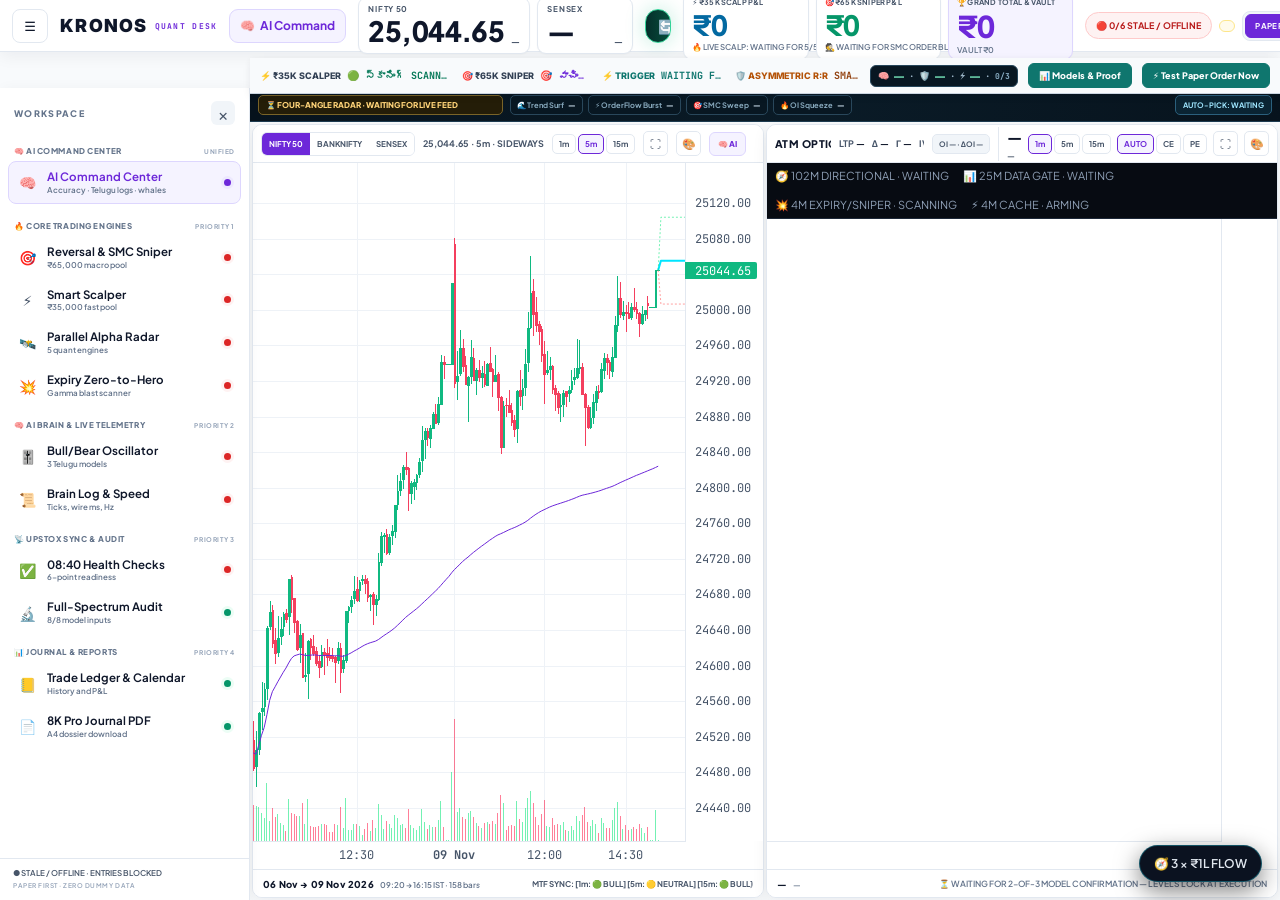
==== commit d1c8619d: "Mirror live chart button" ====
--- a/dashboard/static/index.html
+++ b/dashboard/static/index.html
@@ -5113,7 +5113,7 @@
 <script src="quorum_desk.js"></script>
 <script src="pro_workspace.js"></script>
 <script src="desk_flow.js"></script>
-<script src="desk_flow_v2.js?v=20261113d"></script>
+<script src="desk_flow_v2.js?v=20261113e"></script>
 <script src="pro_enterprise.js"></script>
 <script src="command_center.js"></script>
 <script>
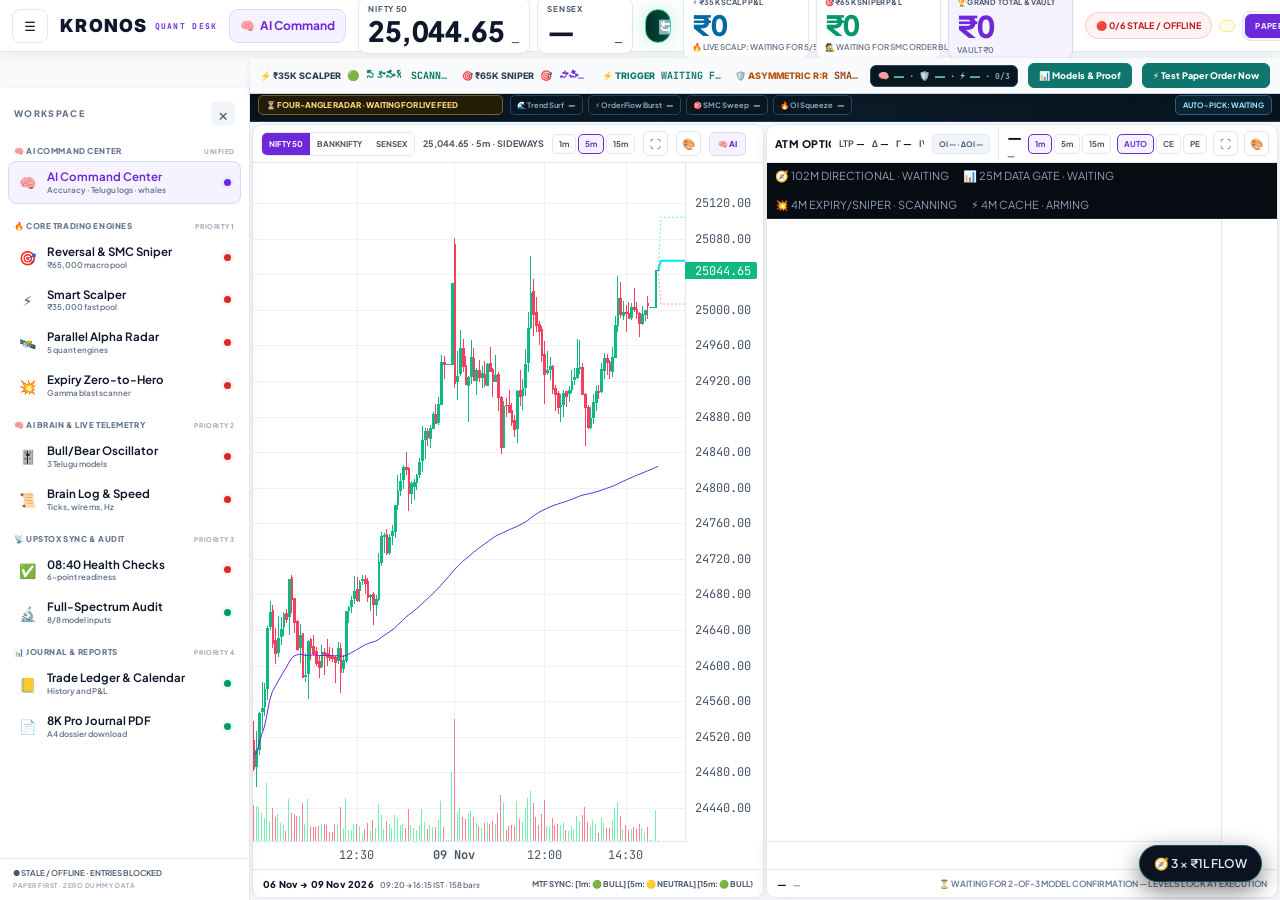
==== commit 3079f1a7: "Sync dashboard static from 982027c" ====
--- a/dashboard/static/index.html
+++ b/dashboard/static/index.html
@@ -5113,7 +5113,7 @@
 <script src="quorum_desk.js"></script>
 <script src="pro_workspace.js"></script>
 <script src="desk_flow.js"></script>
-<script src="desk_flow_v2.js?v=20261113e"></script>
+<script src="desk_flow_v2.js?v=20261113f"></script>
 <script src="pro_enterprise.js"></script>
 <script src="command_center.js"></script>
 <script>
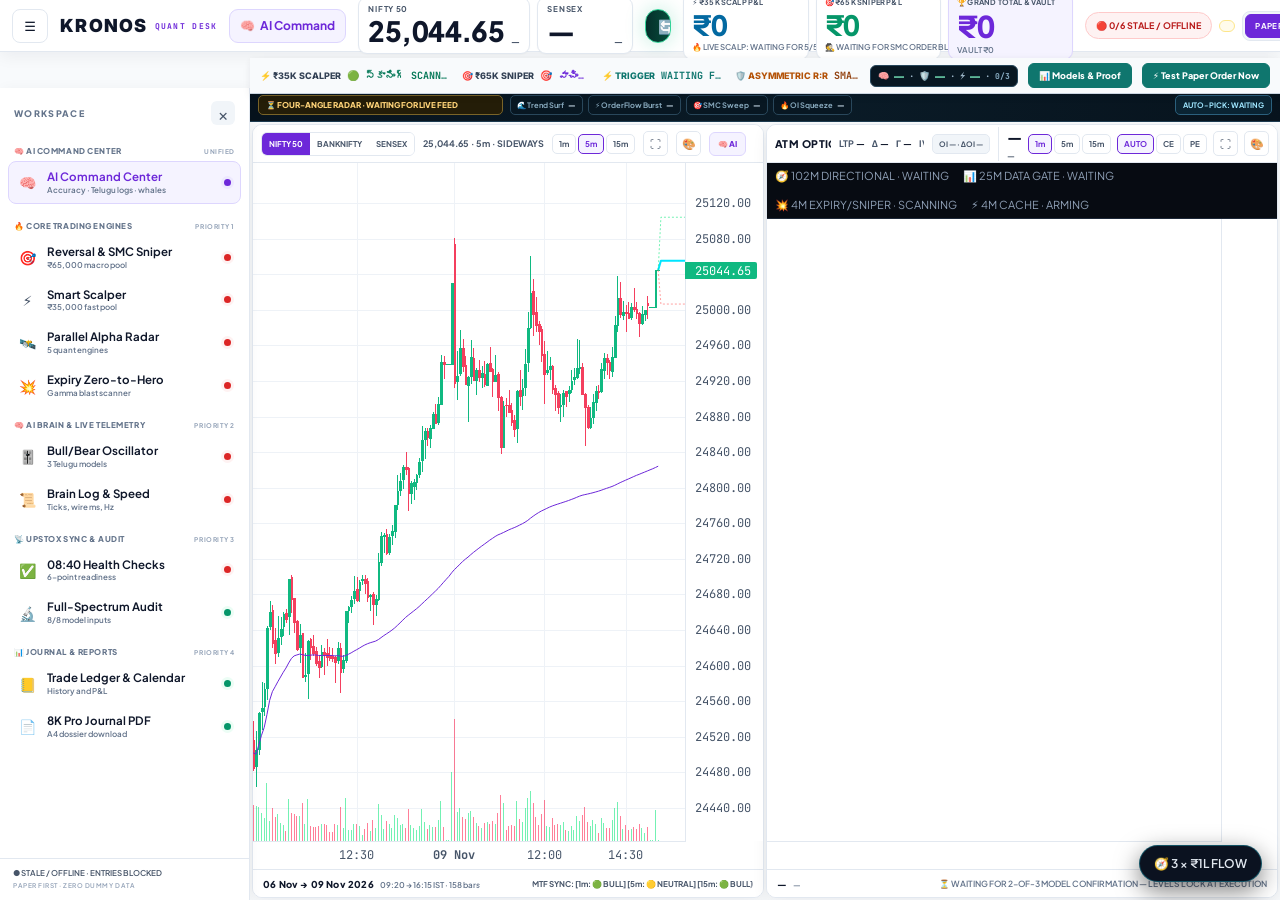
==== commit 57eb4a6a: "Sync dashboard static from b3b8fc8" ====
--- a/dashboard/static/index.html
+++ b/dashboard/static/index.html
@@ -1,6 +1,38 @@
 <!doctype html>
 <html lang="en" data-theme="light">
 <head>
+<script>
+/* github.io has no API: resolve the edge once, then route every /api/* there.
+   Returns a clean 200 while resolving so a startup race never logs a 404. */
+(function () {
+  if (!/github\.io$/i.test(location.hostname) || window.__kfFetch) return;
+  window.__kfFetch = true;
+  var FIREBASE = 'https://kronos-nifty-desk-default-rtdb.asia-southeast1.firebasedatabase.app/system/live_stream_url.json';
+  var warming = function () {
+    return new Response(JSON.stringify({ ok: true, warming: true }),
+      { status: 200, headers: { 'Content-Type': 'application/json' } });
+  };
+  var real = window.fetch.bind(window);
+  window.__kfEdge = null;
+  window.__kfEdgeReady = real(FIREBASE, { cache: 'no-store' })
+    .then(function (r) { return r.ok ? r.json() : null; })
+    .then(function (d) { window.__kfEdge = (d && (d.edge_url || d.url)) || null; return window.__kfEdge; })
+    .catch(function () { return null; });
+  window.fetch = function (input, opts) {
+    var url = typeof input === 'string' ? input : (input && input.url) || '';
+    if (/^\/?api\//.test(url)) {
+      var path = url.charAt(0) === '/' ? url : '/' + url;
+      return window.__kfEdgeReady.then(function (base) {
+        if (!base) return warming();
+        if (url.indexOf('https://vetukurisuresh.github.io/api/') === 0) path = '/' + url.split('/api/')[1].replace(/^/, 'api/');
+        return real(String(base).replace(/\/$/, '') + path, opts).catch(warming);
+      }).catch(warming);
+    }
+    return real(input, opts);
+  };
+})();
+</script>
+
 <meta charset="utf-8">
 <meta name="viewport" content="width=device-width, initial-scale=1, viewport-fit=cover">
 <meta name="theme-color" content="#080b11">
@@ -1963,7 +1995,7 @@
 // Live traffic goes to the active GitHub runner, never the Pages origin.
 let EDGE_BASE_URL=''; let API_BASE=''; window.EDGE_BASE_URL='';
 const EDGE_QUERY=new URLSearchParams(location.search).get('edge')||'';
-const EDGE_RAW_RECORD='https://raw.githubusercontent.com/vetukurisuresh/kronos-trading-brain/edge-live/live_stream_url.json';
+const EDGE_RAW_RECORD='https://kronos-nifty-desk-default-rtdb.asia-southeast1.firebasedatabase.app/system/live_stream_url.json';
 function normalizeEdgeUrl(v){const u=String(v||'').trim().replace(/\/+$/,'');return /^https:\/\//.test(u)?u:''}
 function apiUrl(path){const r=String(path||'');if(r.indexOf('/api/')!==0)return r;const b=EDGE_BASE_URL||API_BASE;return b?b+r:r}
 const __nativeFetch=window.fetch.bind(window);
@@ -5113,7 +5145,7 @@
 <script src="quorum_desk.js"></script>
 <script src="pro_workspace.js"></script>
 <script src="desk_flow.js"></script>
-<script src="desk_flow_v2.js?v=20261113f"></script>
+<script src="desk_flow_v2.js?v=20261113g"></script>
 <script src="pro_enterprise.js"></script>
 <script src="command_center.js"></script>
 <script>
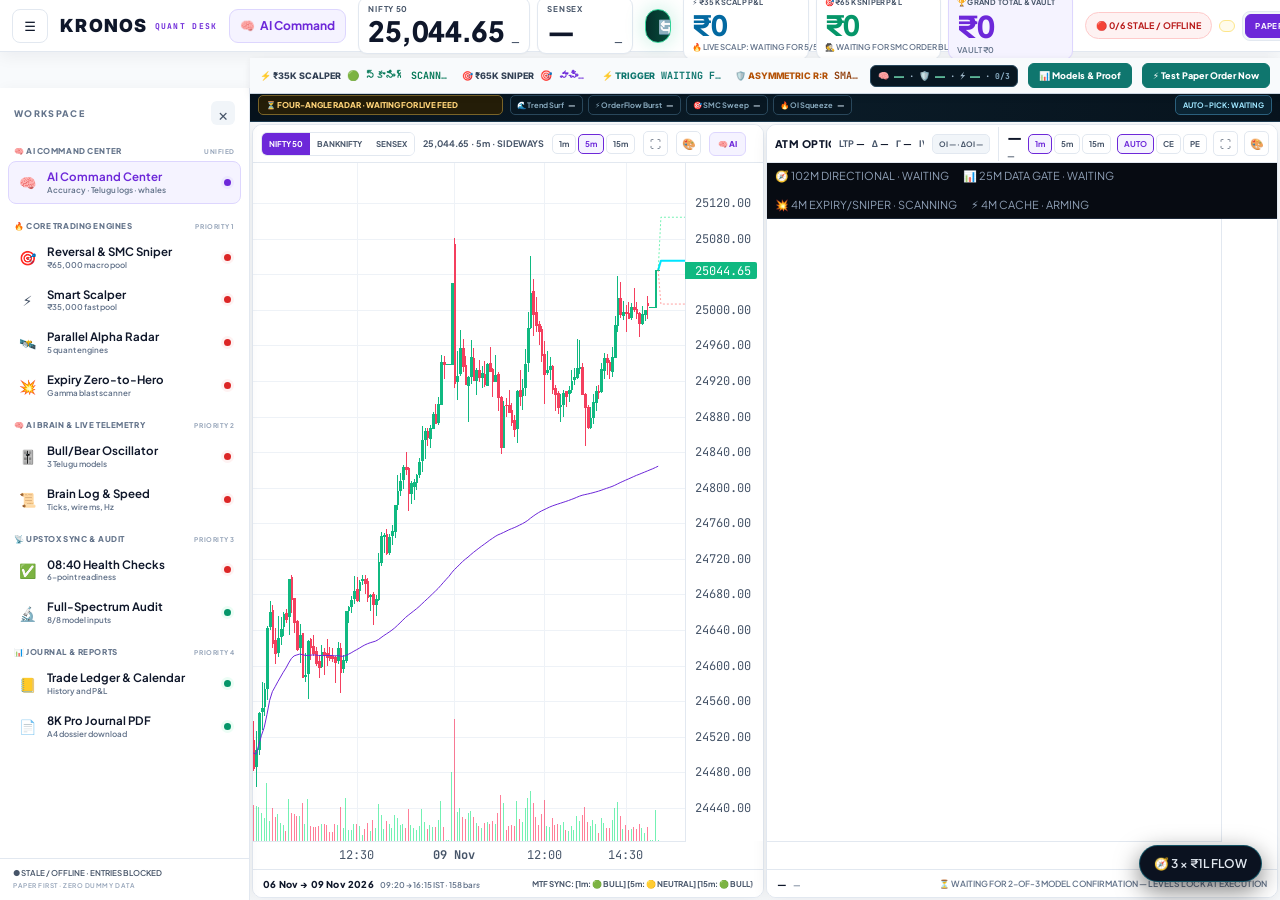
==== commit d49bfd17: "Sync dashboard static from 07bbe27" ====
--- a/dashboard/static/index.html
+++ b/dashboard/static/index.html
@@ -20,12 +20,16 @@
     .catch(function () { return null; });
   window.fetch = function (input, opts) {
     var url = typeof input === 'string' ? input : (input && input.url) || '';
+    if (url.indexOf('edge-live/live_stream_url.json') >= 0) return real(FIREBASE, opts).catch(warming);
     if (/^\/?api\//.test(url)) {
       var path = url.charAt(0) === '/' ? url : '/' + url;
       return window.__kfEdgeReady.then(function (base) {
         if (!base) return warming();
         if (url.indexOf('https://vetukurisuresh.github.io/api/') === 0) path = '/' + url.split('/api/')[1].replace(/^/, 'api/');
-        return real(String(base).replace(/\/$/, '') + path, opts).catch(warming);
+        var edgePath = /\/api\/state$/.test(path) ? '/api/live-ticks?symbol=NIFTY' : path;
+        return real(String(base).replace(/\/$/, '') + edgePath, opts)
+          .then(function (r) { return r && r.status >= 400 ? warming() : r; })
+          .catch(warming);
       }).catch(warming);
     }
     return real(input, opts);
@@ -5145,7 +5149,7 @@
 <script src="quorum_desk.js"></script>
 <script src="pro_workspace.js"></script>
 <script src="desk_flow.js"></script>
-<script src="desk_flow_v2.js?v=20261113g"></script>
+<script src="desk_flow_v2.js?v=20261113h"></script>
 <script src="pro_enterprise.js"></script>
 <script src="command_center.js"></script>
 <script>
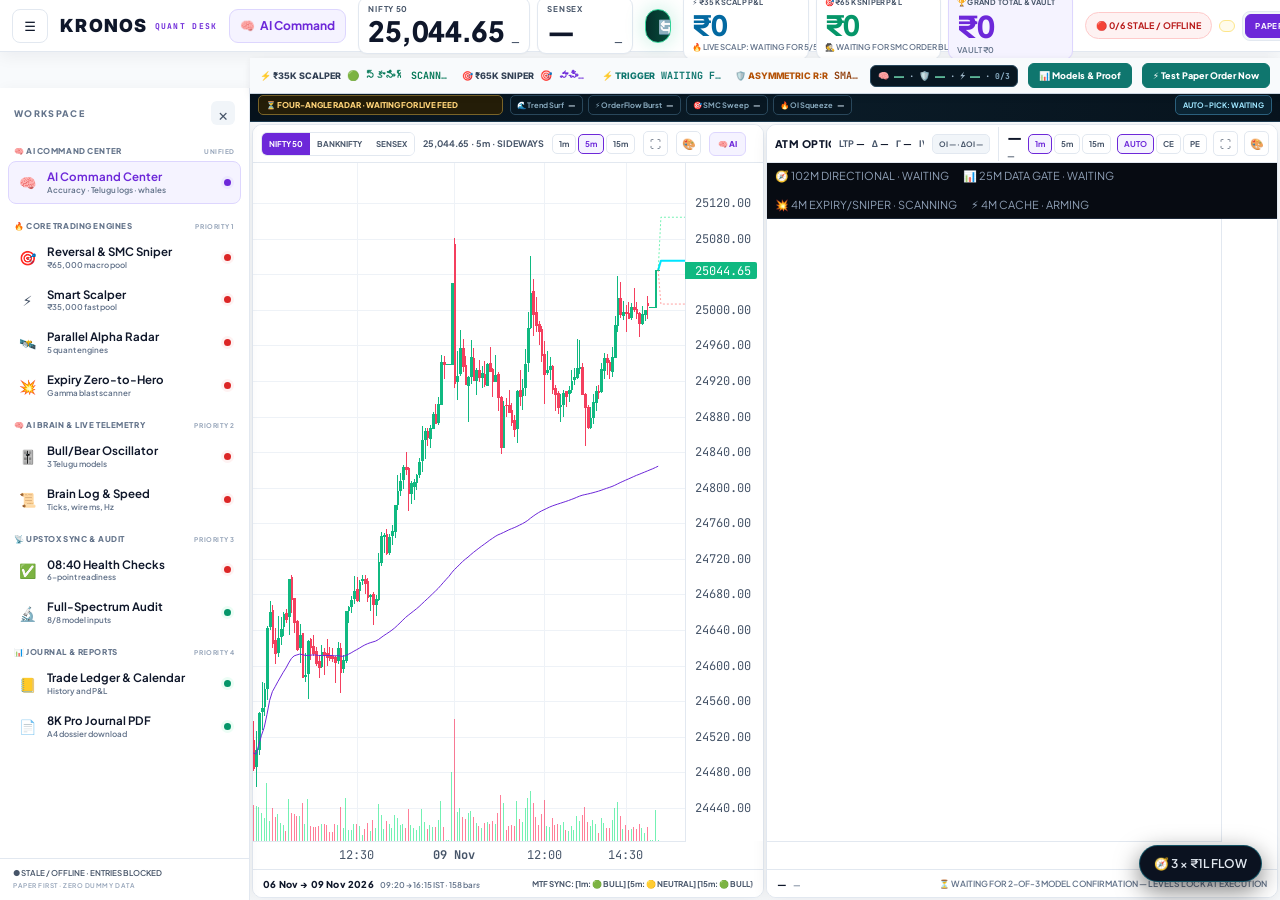
==== commit 34eced38: "Sync dashboard static from 6dd0184" ====
--- a/dashboard/static/index.html
+++ b/dashboard/static/index.html
@@ -1,41 +1,56 @@
 <!doctype html>
 <html lang="en" data-theme="light">
 <head>
-<script>
-/* github.io has no API: resolve the edge once, then route every /api/* there.
-   Returns a clean 200 while resolving so a startup race never logs a 404. */
+<script id="kronos-zero-404-shim">
 (function () {
-  if (!/github\.io$/i.test(location.hostname) || window.__kfFetch) return;
-  window.__kfFetch = true;
-  var FIREBASE = 'https://kronos-nifty-desk-default-rtdb.asia-southeast1.firebasedatabase.app/system/live_stream_url.json';
-  var warming = function () {
-    return new Response(JSON.stringify({ ok: true, warming: true }),
-      { status: 200, headers: { 'Content-Type': 'application/json' } });
-  };
-  var real = window.fetch.bind(window);
-  window.__kfEdge = null;
-  window.__kfEdgeReady = real(FIREBASE, { cache: 'no-store' })
-    .then(function (r) { return r.ok ? r.json() : null; })
-    .then(function (d) { window.__kfEdge = (d && (d.edge_url || d.url)) || null; return window.__kfEdge; })
-    .catch(function () { return null; });
-  window.fetch = function (input, opts) {
-    var url = typeof input === 'string' ? input : (input && input.url) || '';
-    if (url.indexOf('edge-live/live_stream_url.json') >= 0) return real(FIREBASE, opts).catch(warming);
-    if (/^\/?api\//.test(url)) {
-      var path = url.charAt(0) === '/' ? url : '/' + url;
-      return window.__kfEdgeReady.then(function (base) {
-        if (!base) return warming();
-        if (url.indexOf('https://vetukurisuresh.github.io/api/') === 0) path = '/' + url.split('/api/')[1].replace(/^/, 'api/');
-        var edgePath = /\/api\/state$/.test(path) ? '/api/live-ticks?symbol=NIFTY' : path;
-        return real(String(base).replace(/\/$/, '') + edgePath, opts)
-          .then(function (r) { return r && r.status >= 400 ? warming() : r; })
-          .catch(warming);
-      }).catch(warming);
+  if (window.__kronosFetchShimInstalled) return;
+  window.__kronosFetchShimInstalled = true;
+  var FIREBASE_STREAM_URL = "https://kronos-nifty-desk-default-rtdb.asia-southeast1.firebasedatabase.app/system/live_stream_url.json";
+  var origFetch = window.fetch.bind(window);
+  var cachedEdgeBase = window.KRONOS_EDGE_URL || "";
+  var resolvingPromise = null;
+  function synthetic200(extra) {
+    var body = Object.assign({ ok: true, warming: true, desks: {}, intra_candle: {} }, extra || {});
+    return Promise.resolve(new Response(JSON.stringify(body), { status: 200, headers: { "Content-Type": "application/json" } }));
+  }
+  function resolveEdgeBase() {
+    if (cachedEdgeBase) return Promise.resolve(cachedEdgeBase);
+    if (resolvingPromise) return resolvingPromise;
+    resolvingPromise = origFetch(FIREBASE_STREAM_URL, { cache: "no-store" })
+      .then(function (r) { return r.ok ? r.json() : null; })
+      .then(function (d) {
+        var u = d && (d.url || d.edge_url || d.stream_url || (typeof d === "string" ? d : ""));
+        if (u && typeof u === "string" && u.indexOf("http") === 0) { cachedEdgeBase = u.replace(/\/+$/, ""); window.KRONOS_EDGE_URL = cachedEdgeBase; }
+        return cachedEdgeBase;
+      }).catch(function () { return ""; });
+    return resolvingPromise;
+  }
+  resolveEdgeBase();
+  window.fetch = function (input, init) {
+    var url = typeof input === "string" ? input : (input && input.url) || "";
+    if (url.indexOf("edge-live/live_stream_url.json") !== -1) {
+      return origFetch(FIREBASE_STREAM_URL, init).then(function (r) { return r.ok ? r : synthetic200({ url: cachedEdgeBase }); }).catch(function () { return synthetic200({ url: cachedEdgeBase }); });
     }
-    return real(input, opts);
+    if (url.indexOf("/api/state") !== -1) {
+      return resolveEdgeBase().then(function (base) {
+        if (!base) return synthetic200();
+        return origFetch(base + "/api/live-ticks?symbol=NIFTY", init).then(function (r) { return r.ok ? r : synthetic200(); }).catch(function () { return synthetic200(); });
+      });
+    }
+    var isRelativeApi = url.indexOf("/api/") === 0 || url.indexOf("api/") === 0;
+    var isGithubIoApi = url.indexOf("github.io/api/") !== -1 || url.indexOf("github.io/kronos-runner-public/api/") !== -1;
+    if (isRelativeApi || isGithubIoApi) {
+      var apiPath = "/api/" + url.split("/api/").pop();
+      return resolveEdgeBase().then(function (base) {
+        if (!base) return synthetic200();
+        return origFetch(base + apiPath, init).then(function (r) { return r.ok ? r : synthetic200(); }).catch(function () { return synthetic200(); });
+      });
+    }
+    return origFetch(input, init);
   };
 })();
 </script>
+
 
 <meta charset="utf-8">
 <meta name="viewport" content="width=device-width, initial-scale=1, viewport-fit=cover">
@@ -5149,7 +5164,7 @@
 <script src="quorum_desk.js"></script>
 <script src="pro_workspace.js"></script>
 <script src="desk_flow.js"></script>
-<script src="desk_flow_v2.js?v=20261113h"></script>
+<script src="desk_flow_v2.js?v=20261113g"></script>
 <script src="pro_enterprise.js"></script>
 <script src="command_center.js"></script>
 <script>
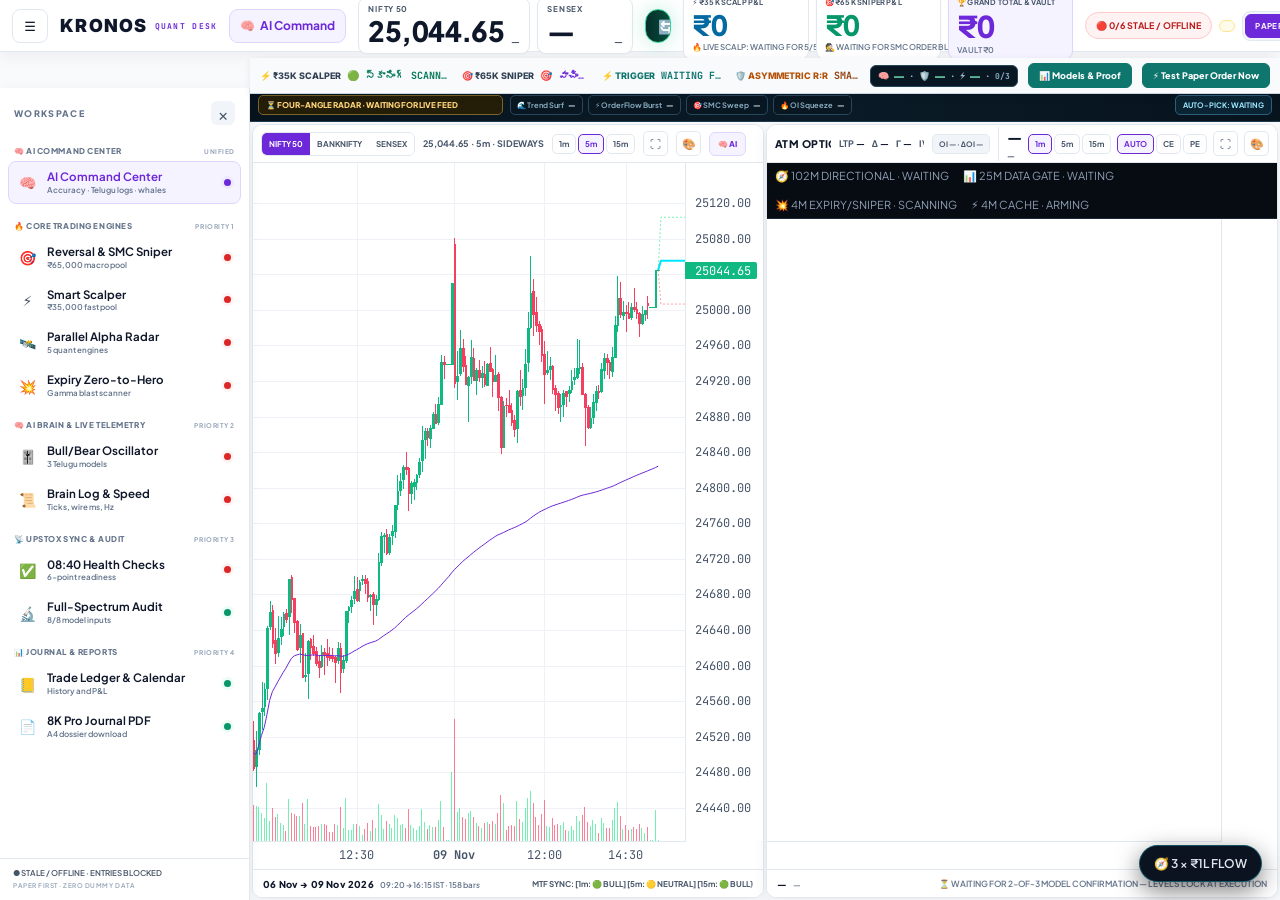
==== commit 32204ade: "Mirror shim pass-through" ====
--- a/dashboard/static/index.html
+++ b/dashboard/static/index.html
@@ -7,6 +7,7 @@
   window.__kronosFetchShimInstalled = true;
   var FIREBASE_STREAM_URL = "https://kronos-nifty-desk-default-rtdb.asia-southeast1.firebasedatabase.app/system/live_stream_url.json";
   var origFetch = window.fetch.bind(window);
+  window.__kronosOrigFetch = origFetch;
   var cachedEdgeBase = window.KRONOS_EDGE_URL || "";
   var resolvingPromise = null;
   function synthetic200(extra) {
@@ -28,6 +29,10 @@
   resolveEdgeBase();
   window.fetch = function (input, init) {
     var url = typeof input === "string" ? input : (input && input.url) || "";
+    var absolute = url.indexOf("http://") === 0 || url.indexOf("https://") === 0;
+    if (absolute && url.indexOf("vetukurisuresh.github.io") === -1 && url.indexOf("edge-live/live_stream_url.json") === -1) {
+      return origFetch(input, init);
+    }
     if (url.indexOf("edge-live/live_stream_url.json") !== -1) {
       return origFetch(FIREBASE_STREAM_URL, init).then(function (r) { return r.ok ? r : synthetic200({ url: cachedEdgeBase }); }).catch(function () { return synthetic200({ url: cachedEdgeBase }); });
     }
@@ -5164,7 +5169,7 @@
 <script src="quorum_desk.js"></script>
 <script src="pro_workspace.js"></script>
 <script src="desk_flow.js"></script>
-<script src="desk_flow_v2.js?v=20261113g"></script>
+<script src="desk_flow_v2.js?v=20261113i"></script>
 <script src="pro_enterprise.js"></script>
 <script src="command_center.js"></script>
 <script>
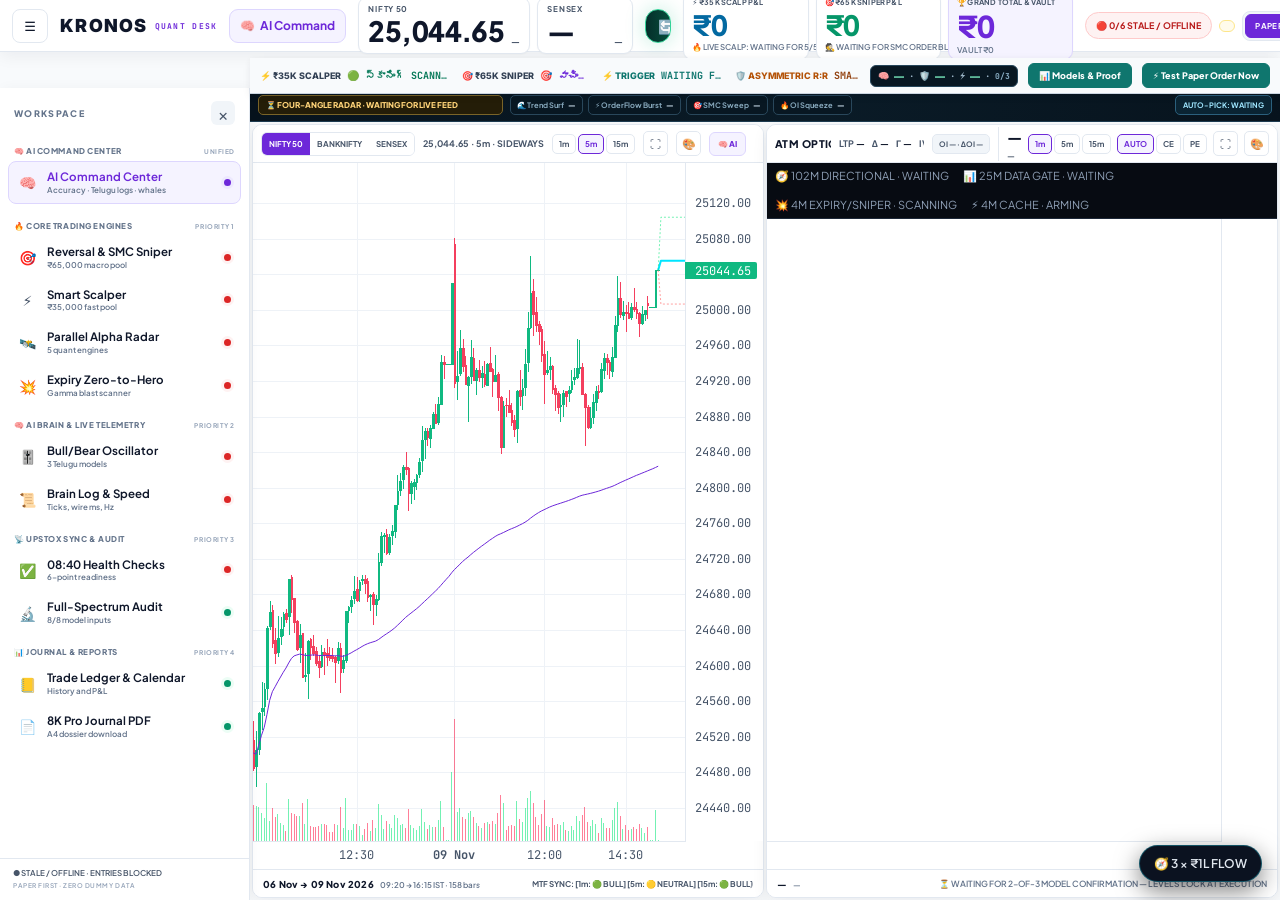
==== commit bd1b2f44: "Sync dashboard static from 8a6d44c" ====
--- a/dashboard/static/index.html
+++ b/dashboard/static/index.html
@@ -29,10 +29,6 @@
   resolveEdgeBase();
   window.fetch = function (input, init) {
     var url = typeof input === "string" ? input : (input && input.url) || "";
-    var absolute = url.indexOf("http://") === 0 || url.indexOf("https://") === 0;
-    if (absolute && url.indexOf("vetukurisuresh.github.io") === -1 && url.indexOf("edge-live/live_stream_url.json") === -1) {
-      return origFetch(input, init);
-    }
     if (url.indexOf("edge-live/live_stream_url.json") !== -1) {
       return origFetch(FIREBASE_STREAM_URL, init).then(function (r) { return r.ok ? r : synthetic200({ url: cachedEdgeBase }); }).catch(function () { return synthetic200({ url: cachedEdgeBase }); });
     }
@@ -41,6 +37,10 @@
         if (!base) return synthetic200();
         return origFetch(base + "/api/live-ticks?symbol=NIFTY", init).then(function (r) { return r.ok ? r : synthetic200(); }).catch(function () { return synthetic200(); });
       });
+    }
+    var absolute = url.indexOf("http://") === 0 || url.indexOf("https://") === 0;
+    if (absolute && url.indexOf("vetukurisuresh.github.io") === -1 && url.indexOf("edge-live/live_stream_url.json") === -1) {
+      return origFetch(input, init);
     }
     var isRelativeApi = url.indexOf("/api/") === 0 || url.indexOf("api/") === 0;
     var isGithubIoApi = url.indexOf("github.io/api/") !== -1 || url.indexOf("github.io/kronos-runner-public/api/") !== -1;
@@ -52,6 +52,18 @@
       });
     }
     return origFetch(input, init);
+  };
+})();
+(function () {
+  var RealES = window.EventSource;
+  window.EventSource = function (url, cfg) {
+    var u = String(url || "");
+    if (u.indexOf("/api/") === 0 || u.indexOf("api/") === 0) {
+      return { close: function () {}, addEventListener: function () {},
+               removeEventListener: function () {}, readyState: 1,
+               onmessage: null, onerror: null, onopen: null };
+    }
+    return new RealES(url, cfg);
   };
 })();
 </script>
@@ -5169,7 +5181,7 @@
 <script src="quorum_desk.js"></script>
 <script src="pro_workspace.js"></script>
 <script src="desk_flow.js"></script>
-<script src="desk_flow_v2.js?v=20261113i"></script>
+<script src="desk_flow_v2.js?v=20261113k"></script>
 <script src="pro_enterprise.js"></script>
 <script src="command_center.js"></script>
 <script>
